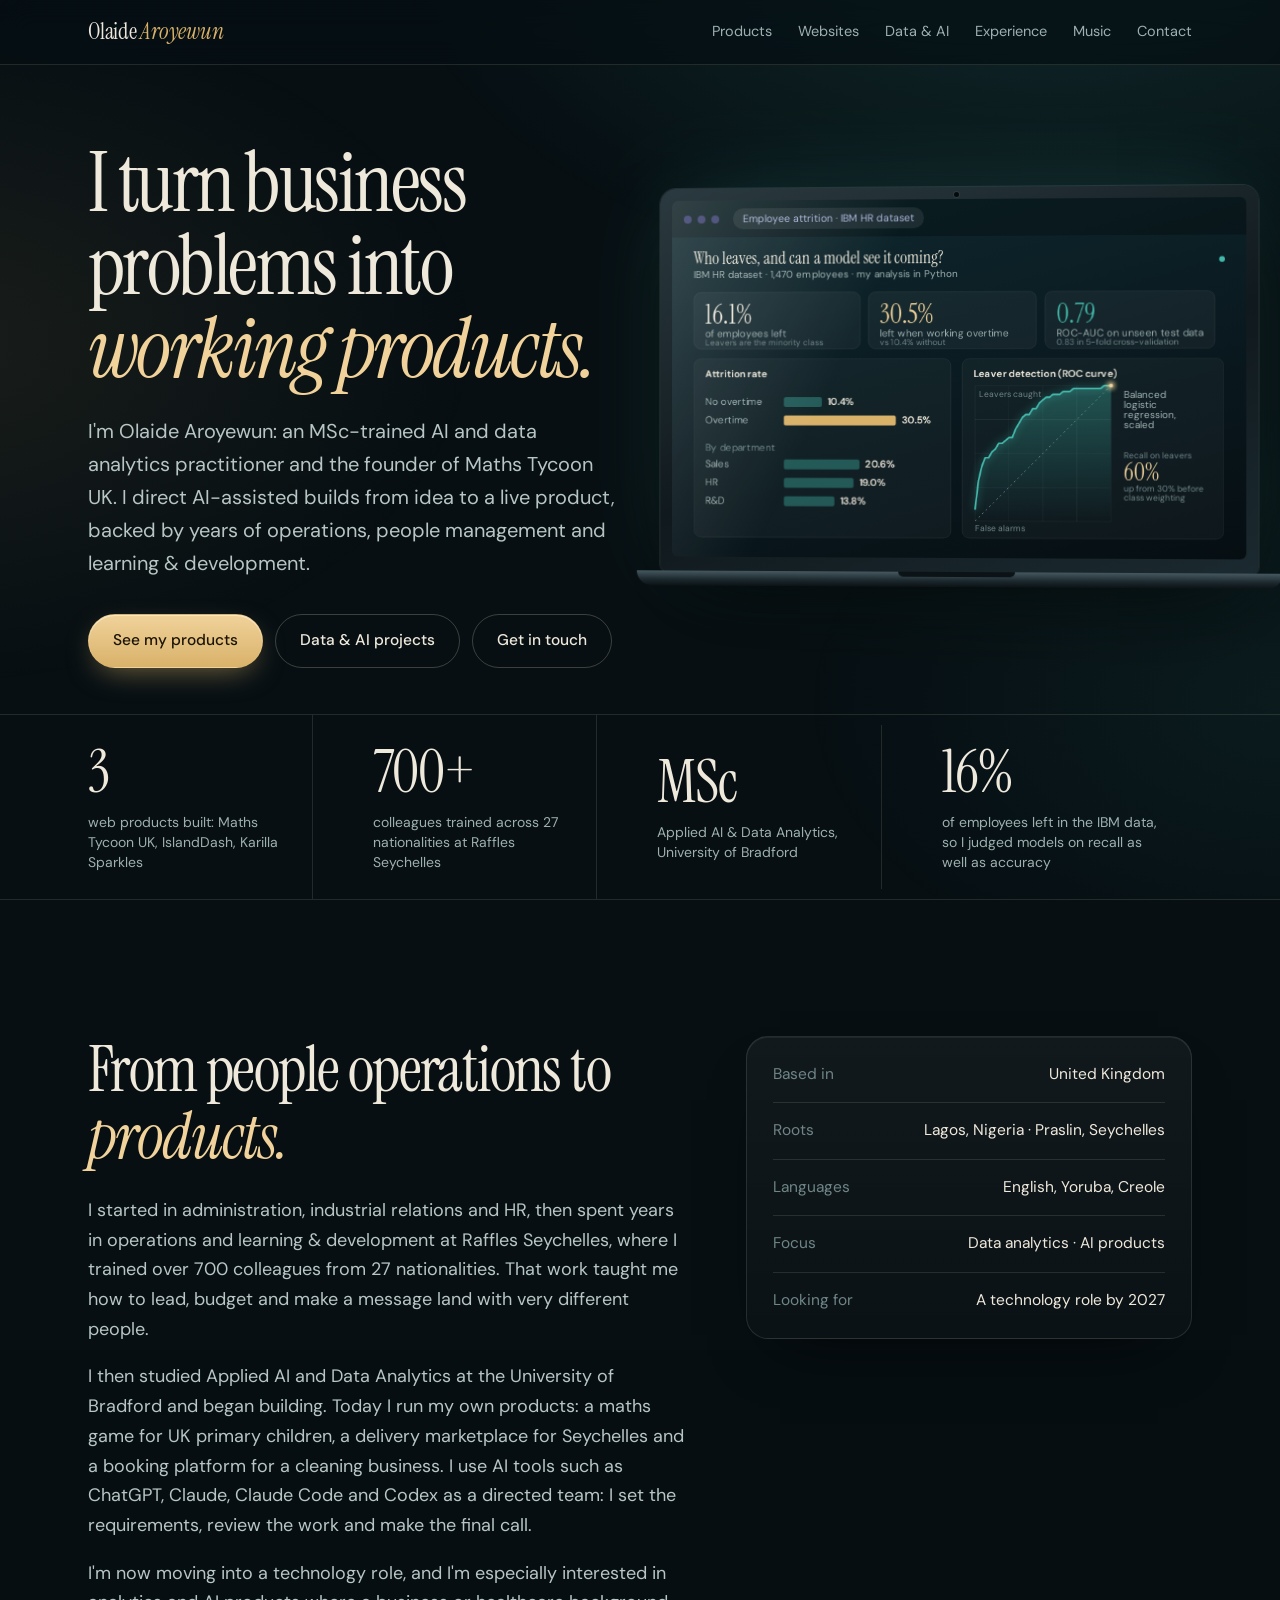
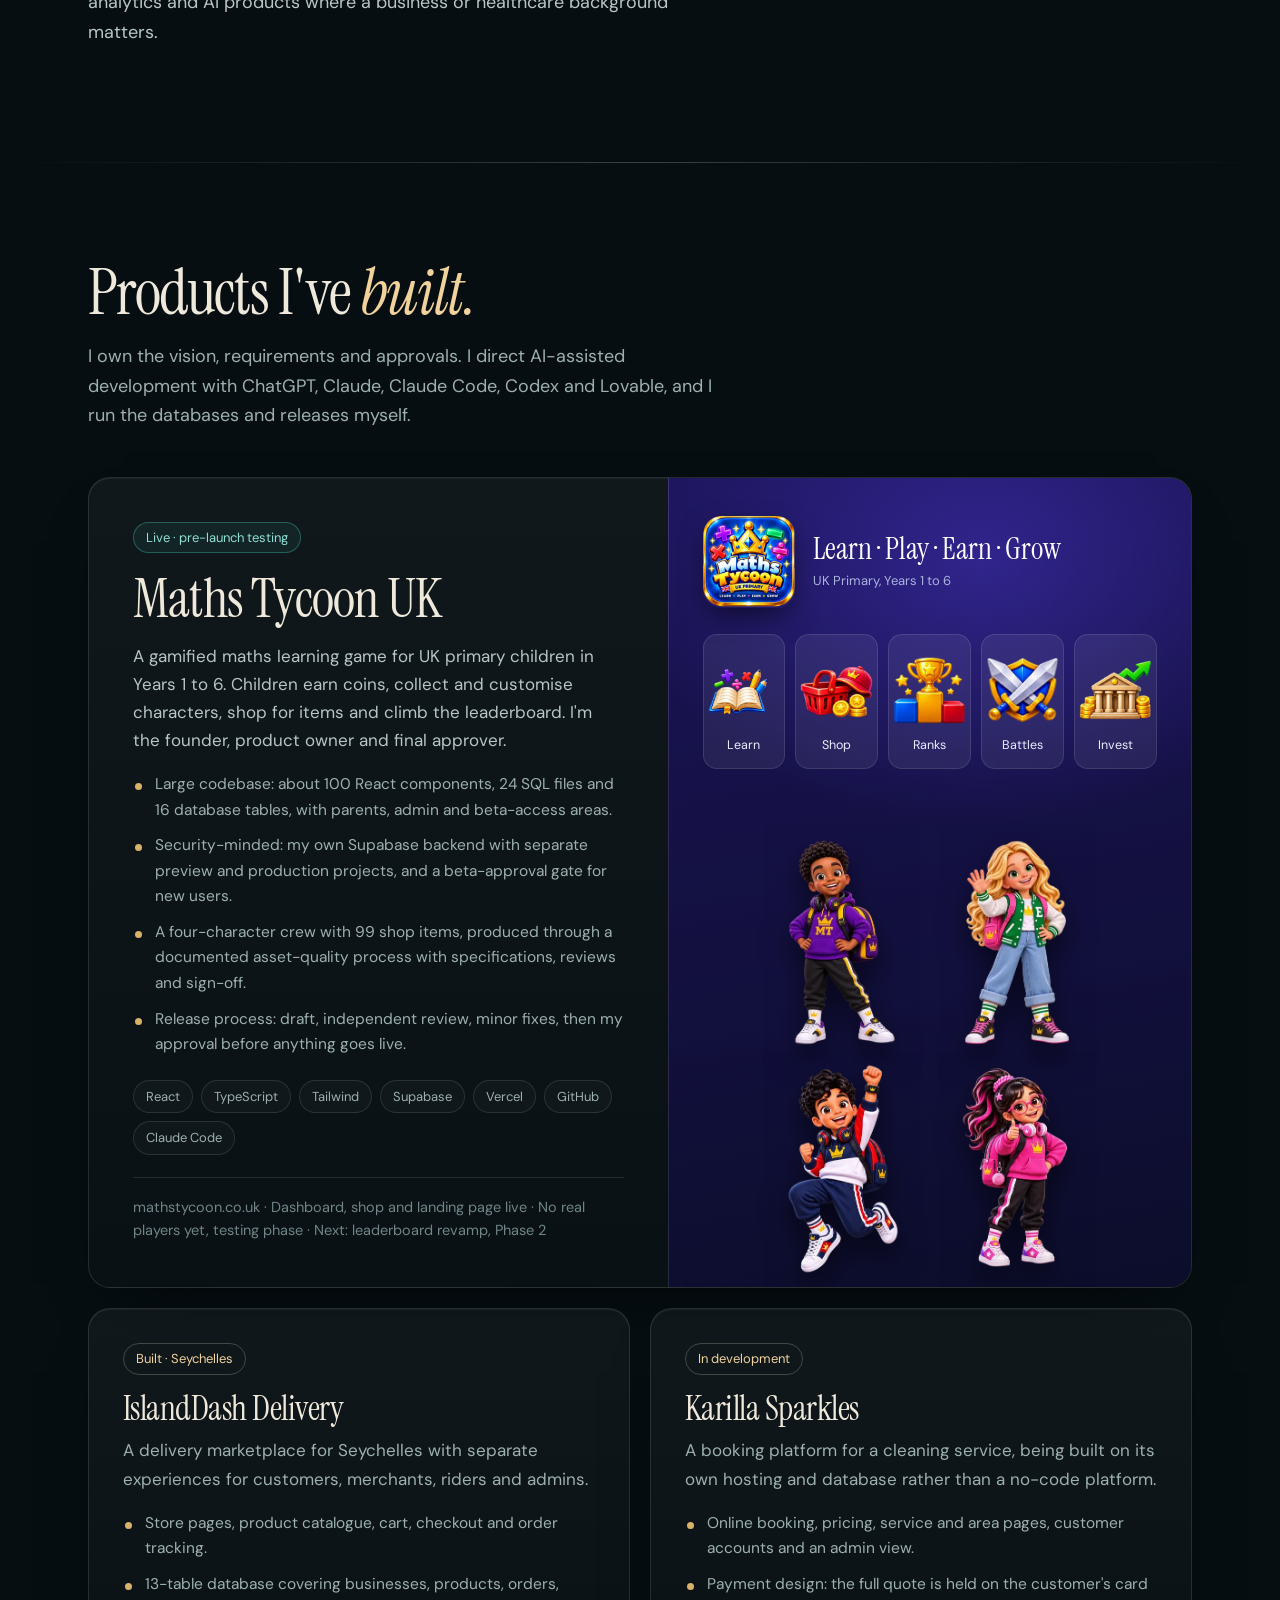
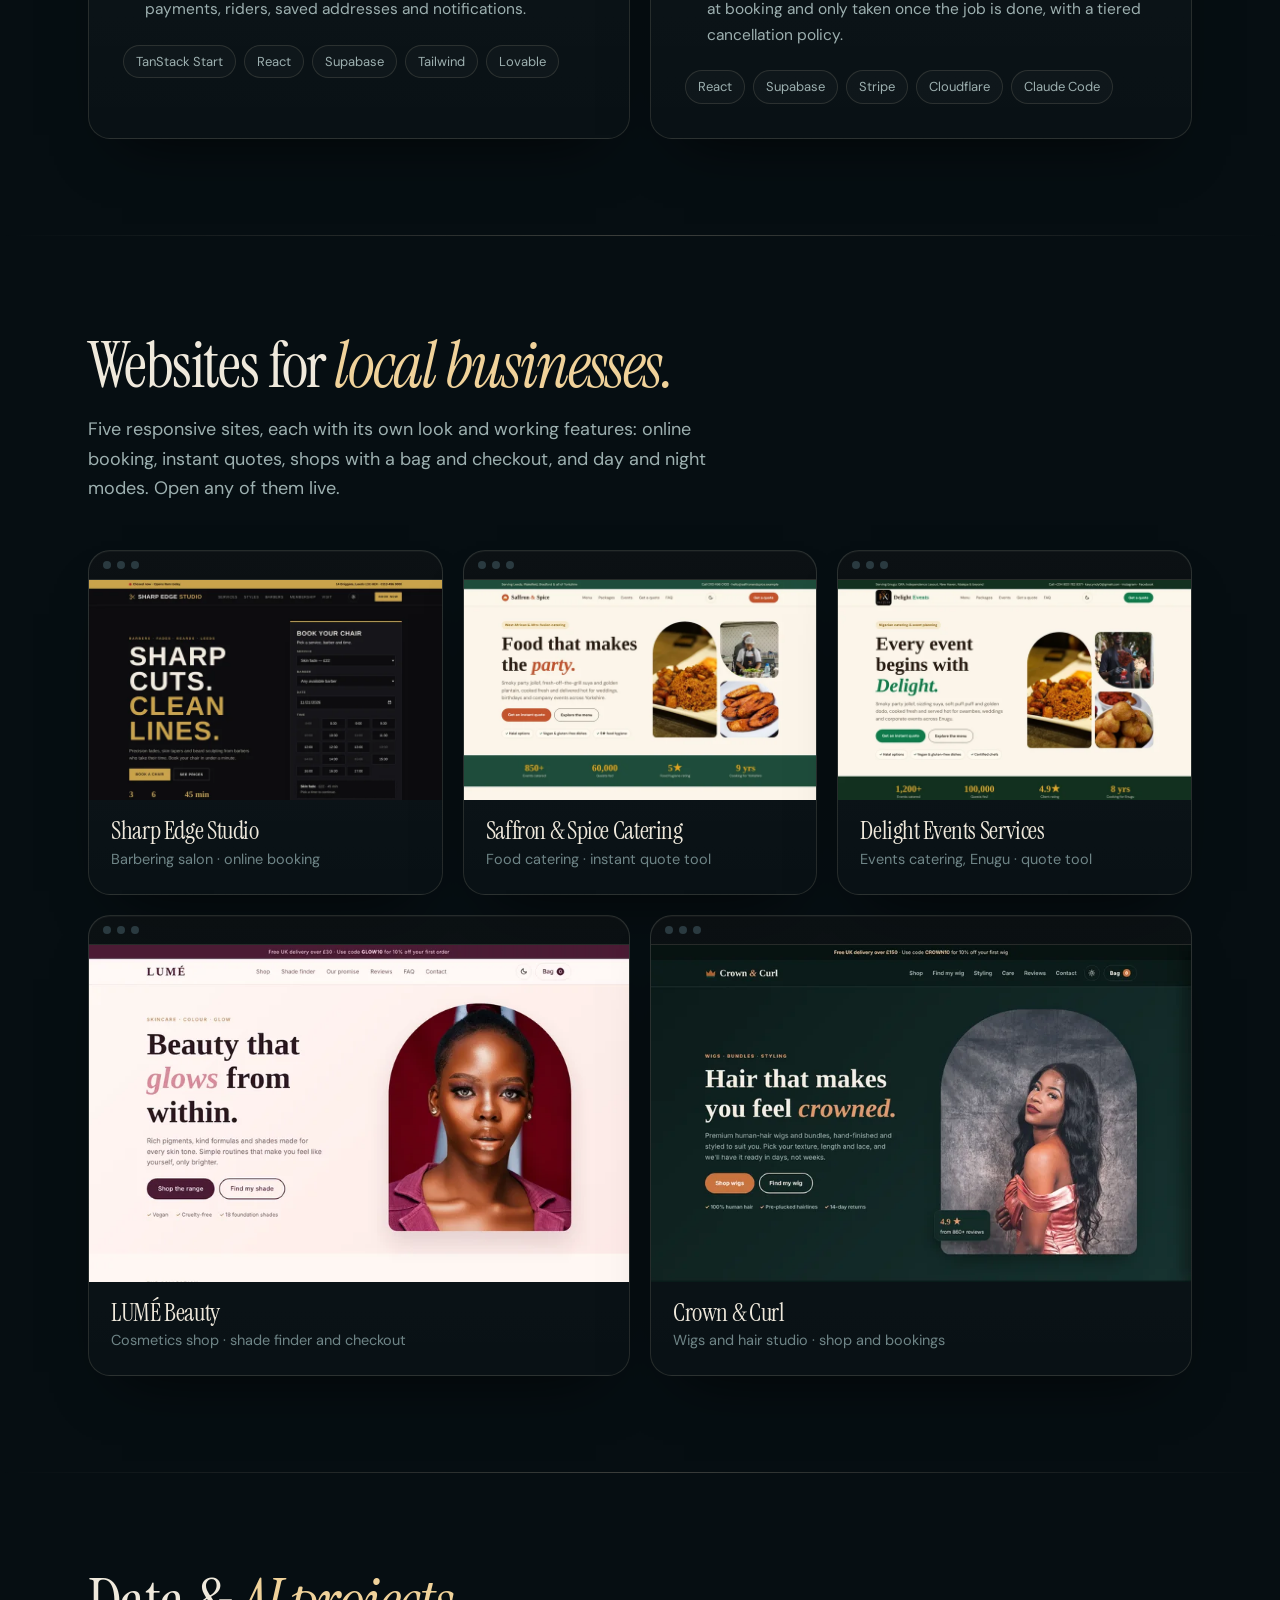
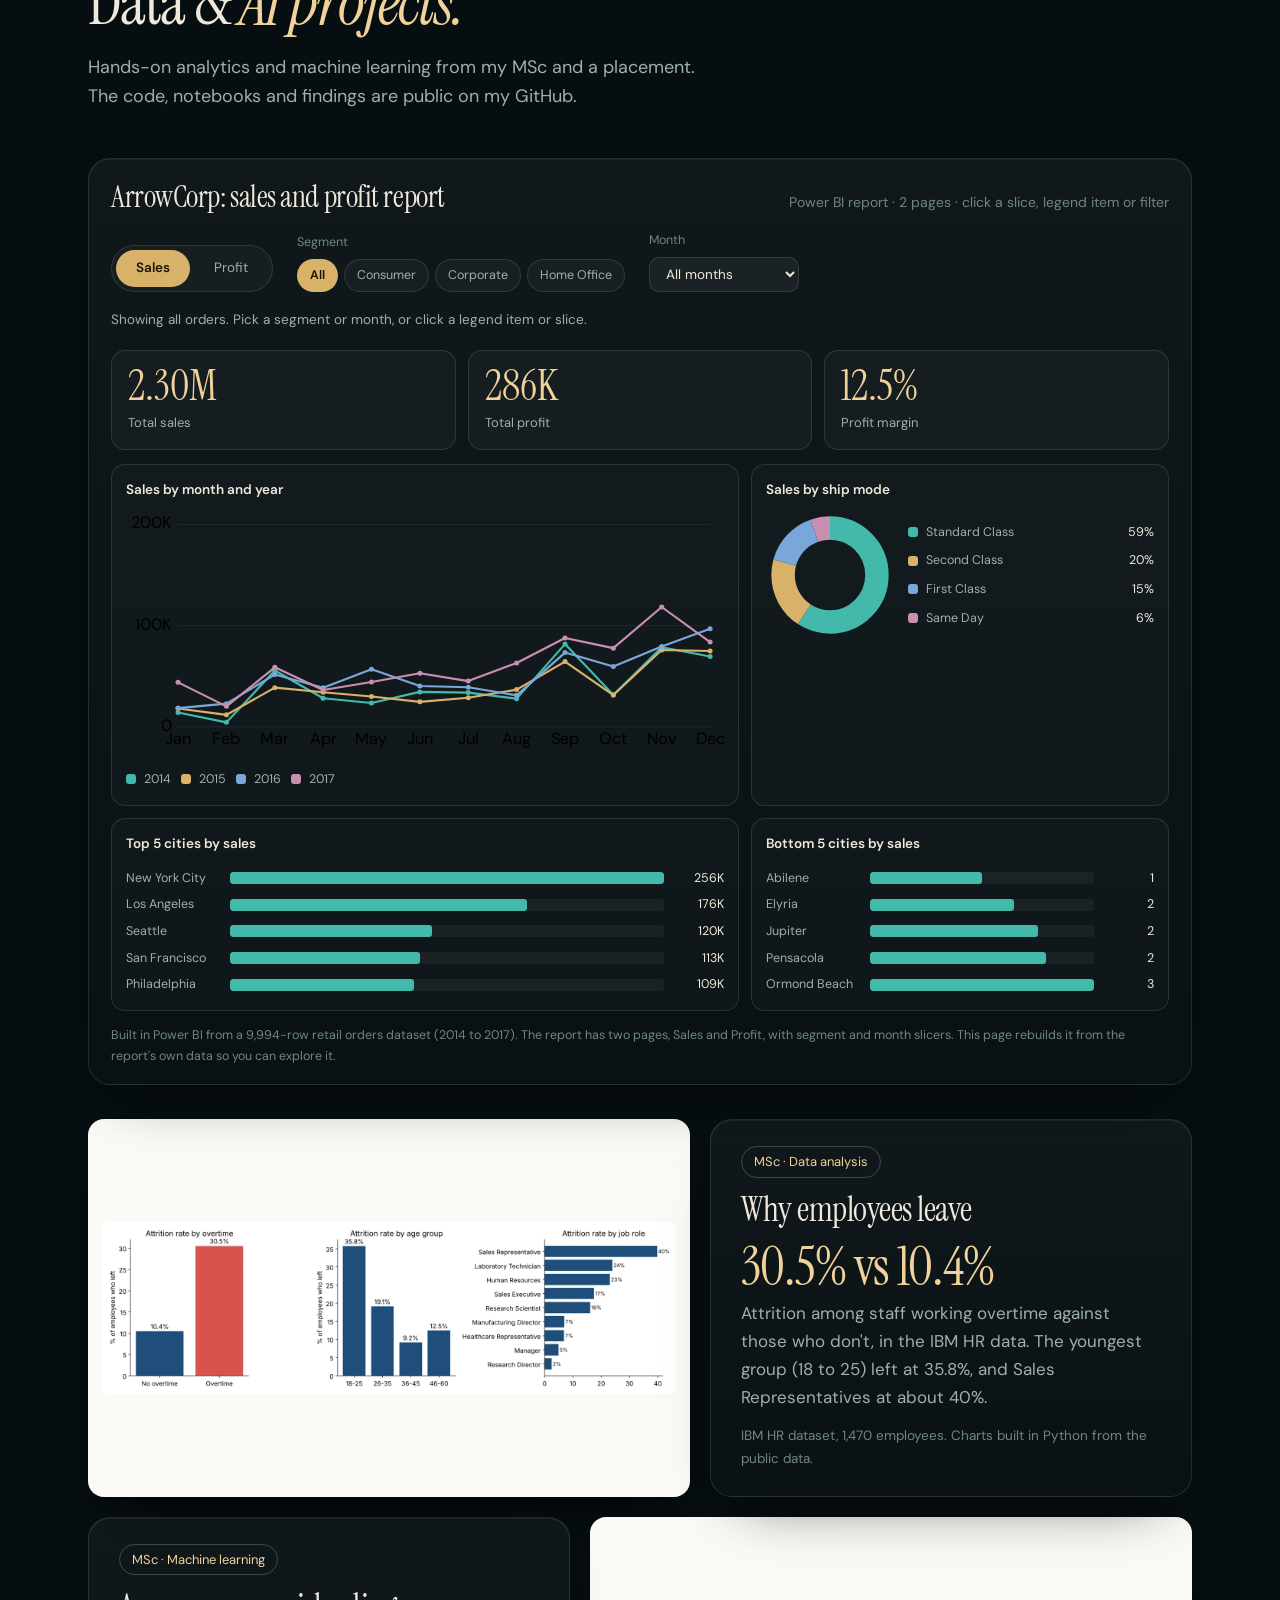
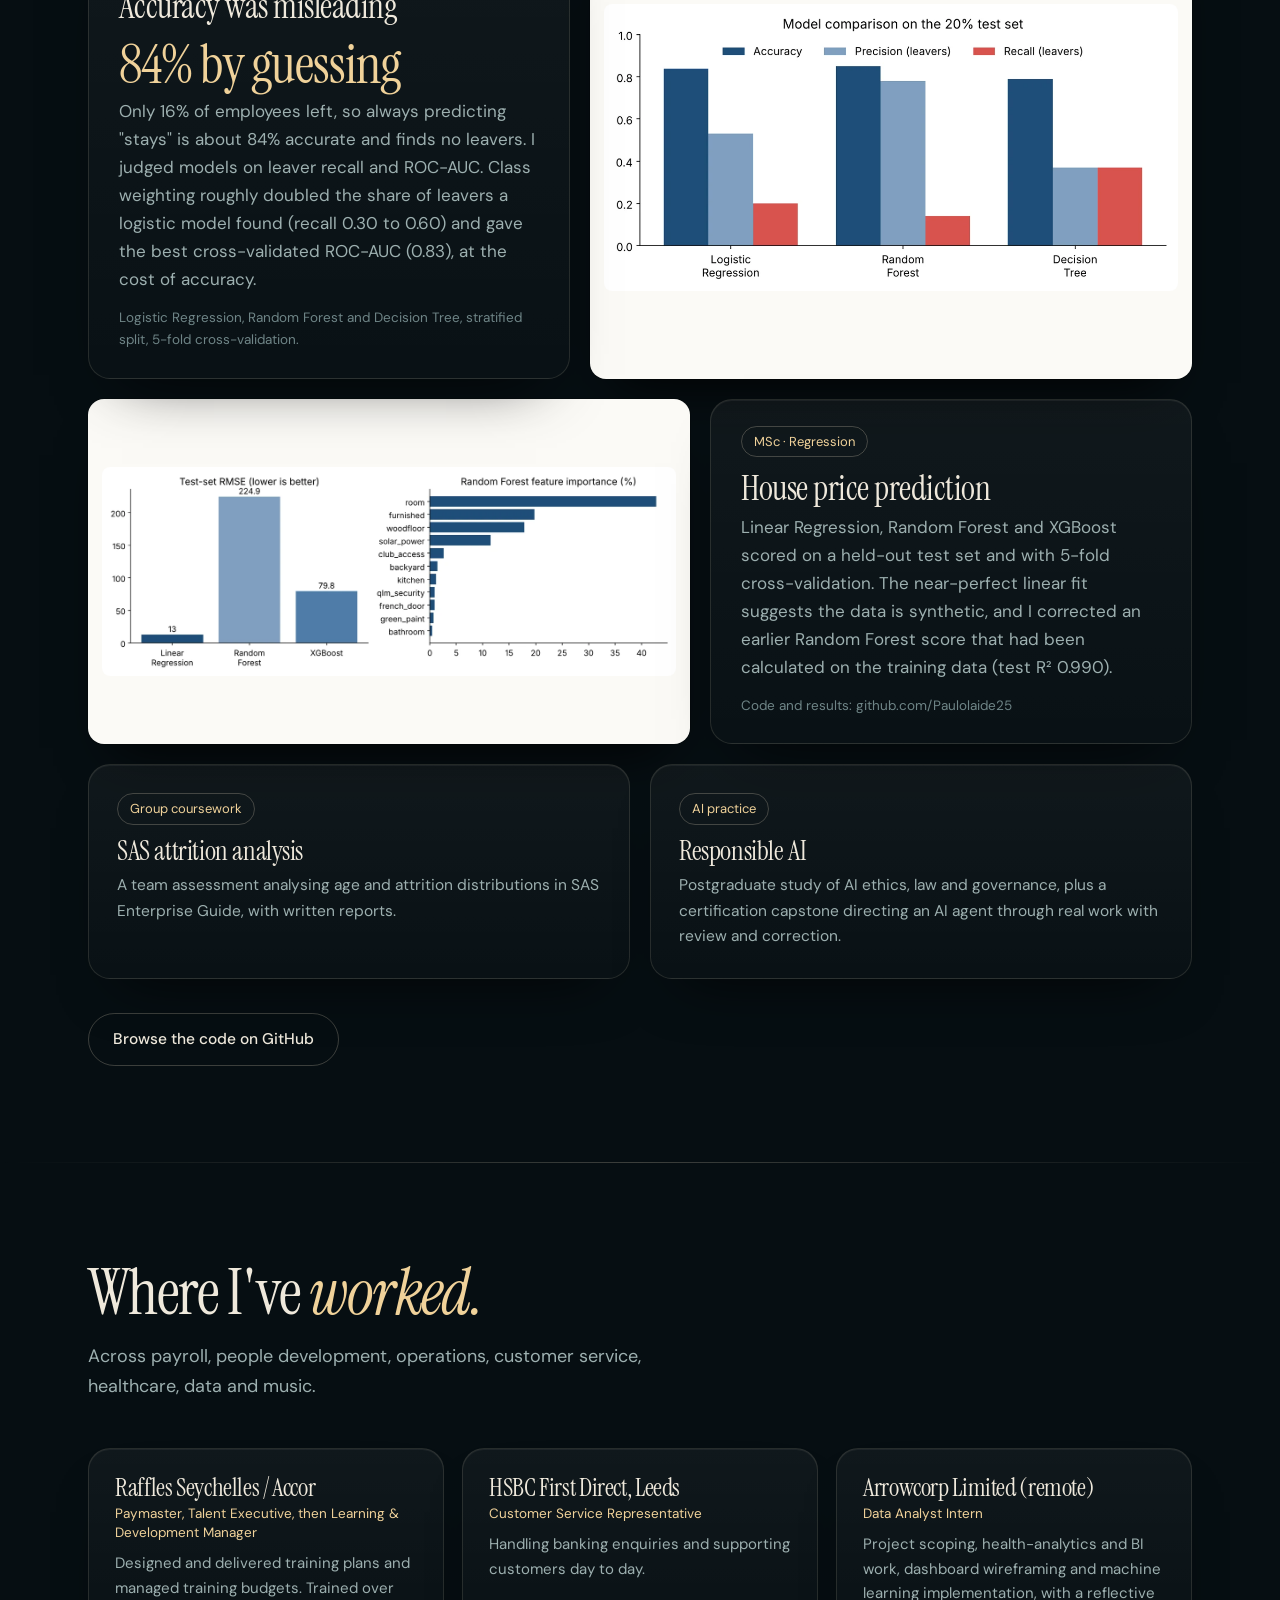
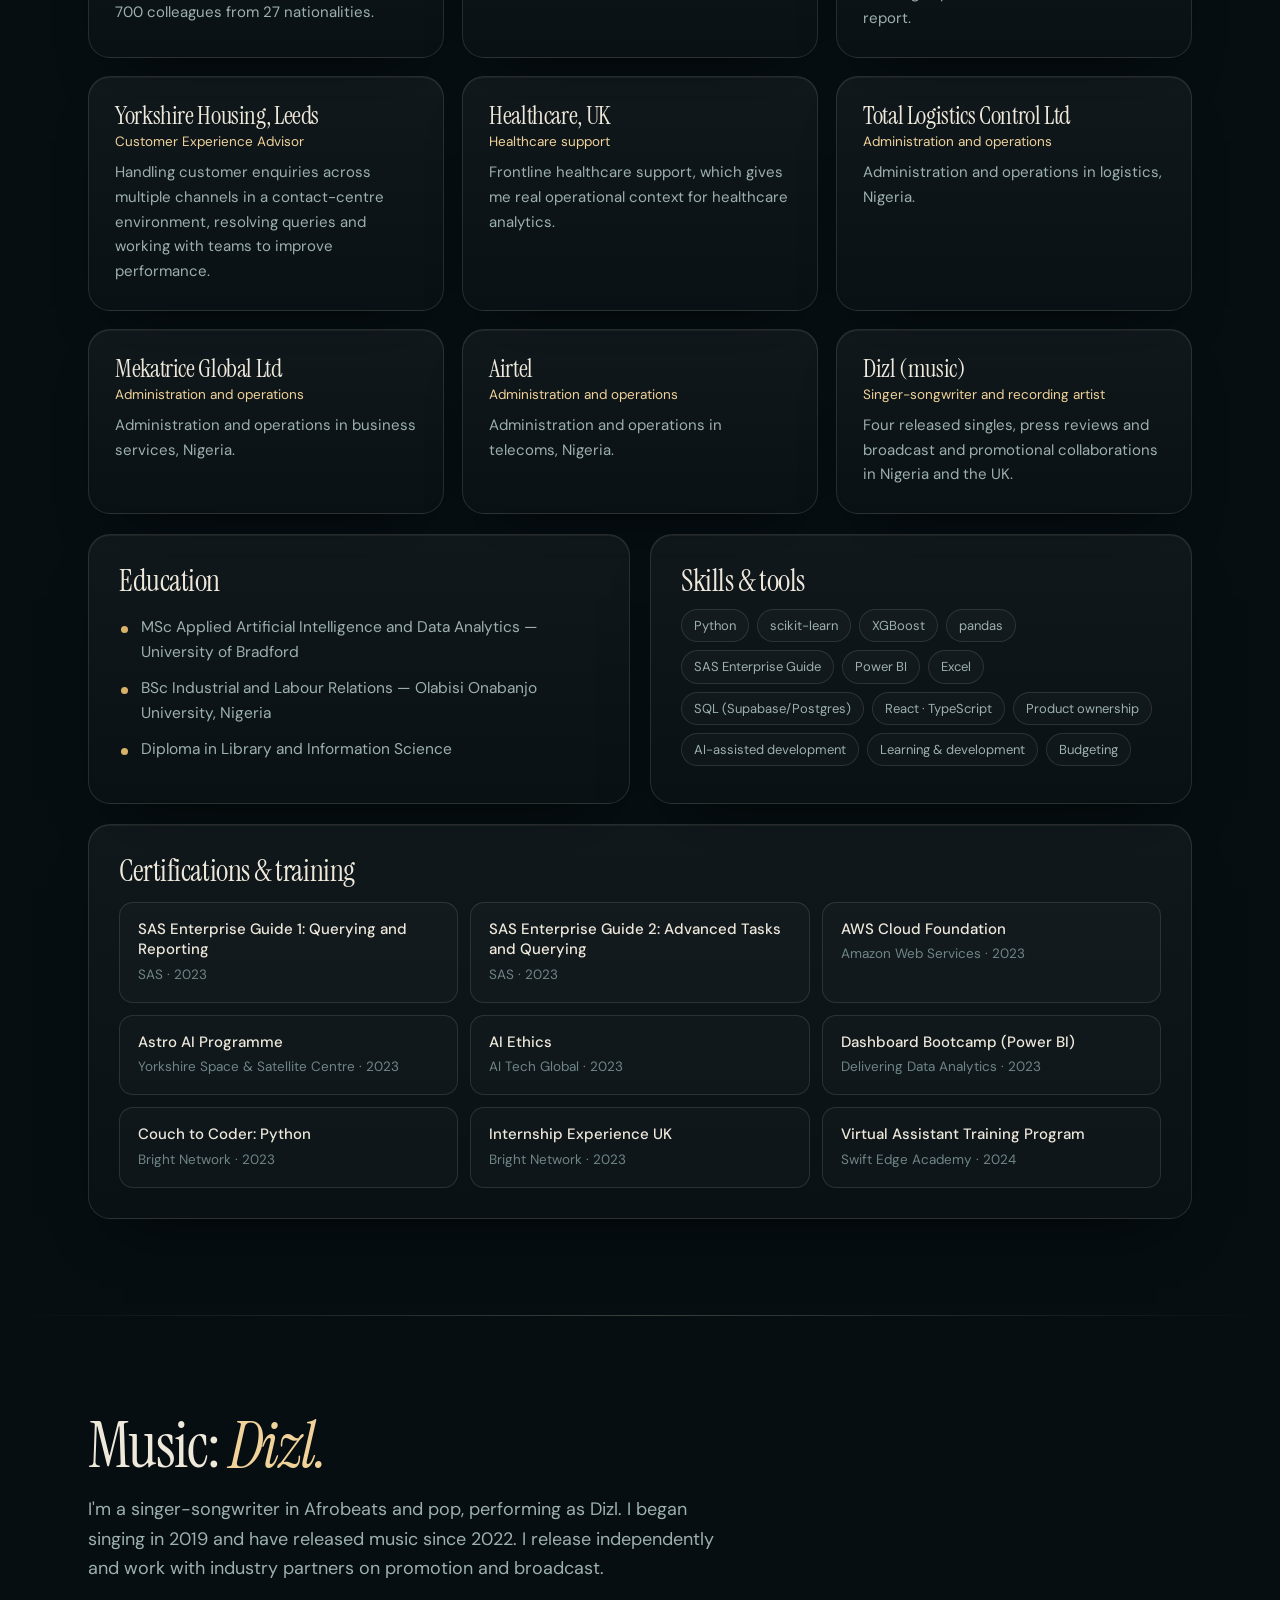
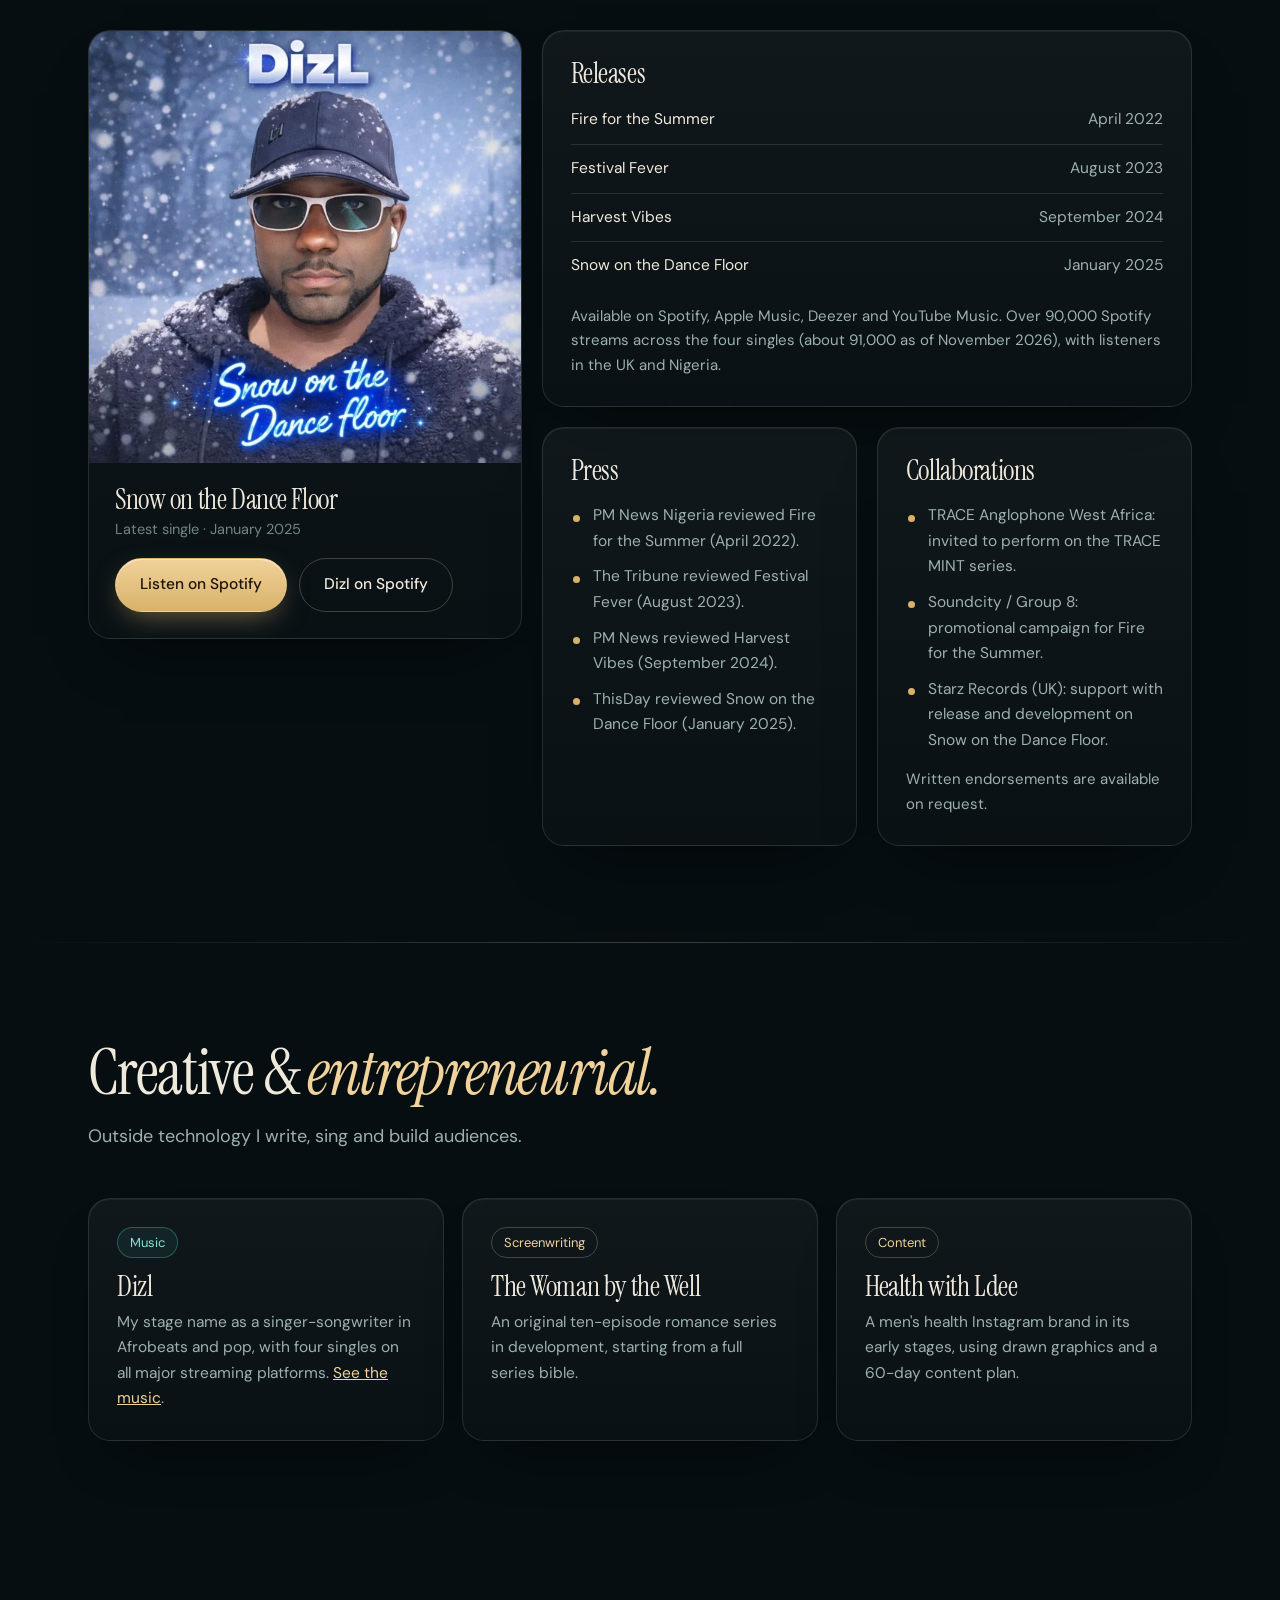
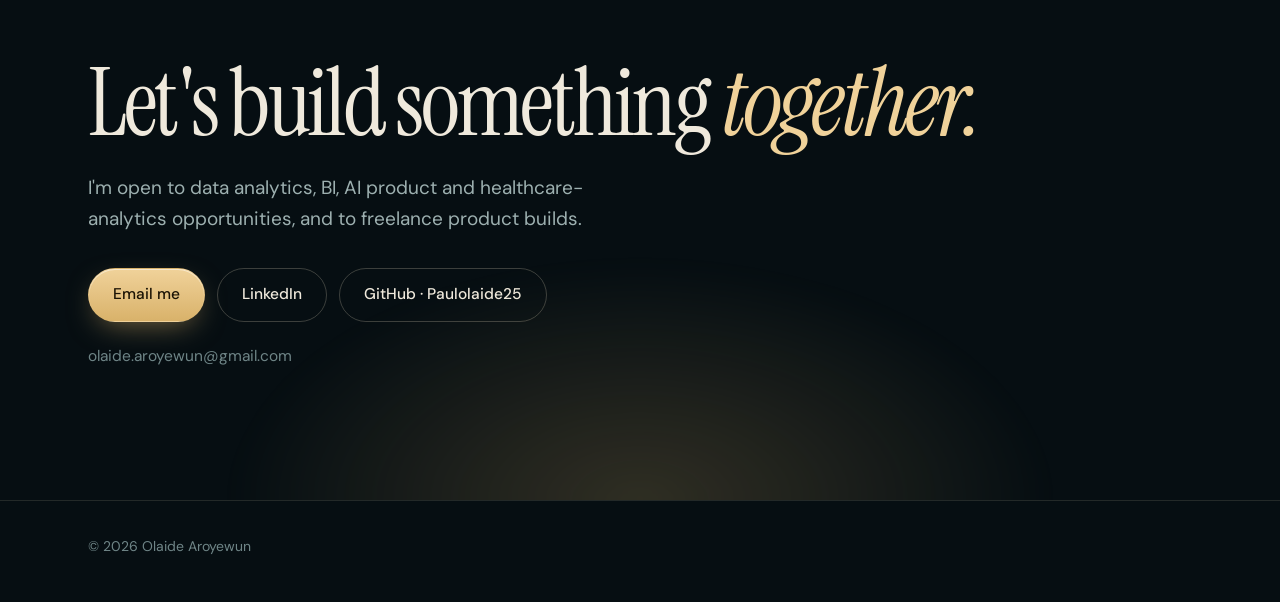
==== index.html @ 4eb500ea "Give each concept site its own folder address Co-Authored-By: Claude Sonnet 5.5 <noreply@anthropic.c" ====
<!DOCTYPE html>
<html lang="en-GB">
<head>
<meta charset="utf-8">
<meta name="viewport" content="width=device-width, initial-scale=1">
<title>Olaide Aroyewun — Portfolio</title>
<meta name="description" content="Portfolio of Olaide Aroyewun: AI and data analytics MSc, founder of Maths Tycoon UK, and builder of AI-assisted web products.">
<meta name="theme-color" content="#060e12">
<link rel="preconnect" href="https://fonts.googleapis.com">
<script>document.documentElement.classList.add("js")</script>
<link rel="preconnect" href="https://fonts.gstatic.com" crossorigin>
<link href="https://fonts.googleapis.com/css2?family=Instrument+Serif:ital@0;1&family=DM+Sans:opsz,wght@9..40,400;9..40,500;9..40,600&display=swap" rel="stylesheet">
<style>
:root{
  --ink:#060e12; --deep:#0a171d; --panel:#0d1e25; --line:rgba(233,220,195,.13); --line2:rgba(233,220,195,.24);
  --pearl:#efe9dc; --mute:#9db0b0; --dim:#6f8587; --brass:#d9b26a; --brass2:#f0d29a; --lagoon:#43b9ab;
  --serif:'Instrument Serif',Georgia,'Times New Roman',serif; --sans:'DM Sans',system-ui,-apple-system,'Segoe UI',Roboto,sans-serif;
}
*{box-sizing:border-box;margin:0;padding:0}
html{scroll-behavior:smooth;background:var(--ink)}
body{background:var(--ink);color:var(--mute);font-family:var(--sans);font-size:17px;line-height:1.65;-webkit-font-smoothing:antialiased;overflow-x:hidden}
body:before{content:"";position:fixed;inset:0;z-index:0;pointer-events:none;background:
  radial-gradient(1100px 620px at 82% -8%,rgba(67,185,171,.16),transparent 60%),
  radial-gradient(900px 560px at -6% 38%,rgba(217,178,106,.09),transparent 62%),
  radial-gradient(800px 500px at 100% 78%,rgba(67,185,171,.07),transparent 60%)}
body:after{content:"";position:fixed;inset:-50%;z-index:1;pointer-events:none;opacity:.055;mix-blend-mode:overlay;background-image:url("data:image/svg+xml;utf8,<svg xmlns='http://www.w3.org/2000/svg' width='220' height='220'><filter id='n'><feTurbulence type='fractalNoise' baseFrequency='.9' numOctaves='2' stitchTiles='stitch'/><feColorMatrix values='0 0 0 0 1  0 0 0 0 1  0 0 0 0 1  0 0 0 .9 0'/></filter><rect width='100%' height='100%' filter='url(%23n)'/></svg>")}
main,header,footer{position:relative;z-index:2}
a{color:inherit}
img{max-width:100%;display:block}
.wrap{max-width:1160px;margin:0 auto;padding:0 28px}
:focus-visible{outline:2px solid var(--brass);outline-offset:3px;border-radius:6px}
h1,h2,h3{font-family:var(--serif);color:var(--pearl);font-weight:400;letter-spacing:-.015em;line-height:1.05}
em{font-style:italic;color:var(--brass2)}

/* nav */
header.nav{position:sticky;top:0;z-index:30;background:rgba(6,14,18,.72);backdrop-filter:blur(14px) saturate(1.3);-webkit-backdrop-filter:blur(14px) saturate(1.3);border-bottom:1px solid var(--line)}
.nav .wrap{display:flex;align-items:center;justify-content:space-between;height:64px}
.brand{font-family:var(--serif);font-size:23px;color:var(--pearl);text-decoration:none;letter-spacing:-.01em}
.brand i{color:var(--brass);font-style:italic}
.nav ul{display:flex;gap:26px;list-style:none;font-size:14.5px}
.nav ul a{text-decoration:none;color:var(--mute);transition:color .2s}
.nav ul a:hover{color:var(--pearl)}
@media(max-width:860px){.nav ul{display:none}}

/* hero */
.hero{padding:76px 0 40px}
.hero .wrap{display:grid;grid-template-columns:1.02fr 1fr;gap:34px;align-items:center}
.hero h1{font-size:clamp(46px,6.6vw,92px);line-height:.98;letter-spacing:-.03em}
.lede{margin-top:26px;font-size:clamp(17px,1.6vw,20px);max-width:540px;color:#b7c6c4}
.cta{display:flex;flex-wrap:wrap;gap:12px;margin-top:34px}
.btn{display:inline-flex;align-items:center;padding:13px 24px;border-radius:999px;font-weight:500;font-size:15.5px;text-decoration:none;border:1px solid var(--line2);color:var(--pearl);transition:transform .2s,border-color .2s,background .2s}
.btn:hover{transform:translateY(-2px);border-color:var(--brass)}
.btn.p{background:linear-gradient(180deg,var(--brass2),var(--brass));color:#1c1405;border-color:transparent;box-shadow:0 10px 30px -10px rgba(217,178,106,.6),inset 0 1px 0 rgba(255,255,255,.5)}
.btn.p:hover{border-color:transparent;filter:brightness(1.06)}
.hero .copy>*{opacity:0;transform:translateY(16px);animation:rise .9s cubic-bezier(.2,.7,.2,1) forwards}
.hero .copy>:nth-child(2){animation-delay:.12s}.hero .copy>:nth-child(3){animation-delay:.24s}
.stage{opacity:0;animation:rise 1.2s .3s cubic-bezier(.2,.7,.2,1) forwards}
@keyframes rise{to{opacity:1;transform:none}}

/* device stage */
.stage{position:relative;perspective:1600px;padding:20px 0 50px}
.rig{position:relative;transform-style:preserve-3d;transform:rotateY(calc(var(--ry,0) * 1deg)) rotateX(calc(var(--rx,0) * 1deg));transition:transform .25s ease-out}
.laptop{position:relative;width:100%}
.lid{position:relative;border-radius:16px 16px 6px 6px;padding:12px 12px 14px;background:linear-gradient(160deg,#2b3a40,#10191d 55%,#1b2a30);box-shadow:0 0 0 1px rgba(255,255,255,.1),0 40px 80px -20px rgba(0,0,0,.85),0 0 90px -20px rgba(67,185,171,.28)}
.lid:before{content:"";position:absolute;left:50%;top:5px;width:5px;height:5px;margin-left:-2.5px;border-radius:50%;background:#050a0c;box-shadow:0 0 0 1px #2c3b41}
.screen{position:relative;aspect-ratio:16/10;border-radius:6px;overflow:hidden;background:linear-gradient(165deg,#241a6b 0%,#14123f 48%,#0a0c26 100%);display:flex;flex-direction:column}
.screen:after{content:"";position:absolute;inset:0;pointer-events:none;background:linear-gradient(115deg,rgba(255,255,255,.16),rgba(255,255,255,0) 34%)}
.chrome{display:flex;align-items:center;gap:6px;padding:8px 12px;background:rgba(0,0,0,.28);font-size:10.5px;color:#a9b3d8}
.chrome i{width:8px;height:8px;border-radius:50%;background:#3a3f6e}.chrome span{margin-left:8px;padding:2px 10px;border-radius:99px;background:rgba(255,255,255,.08)}
.app{flex:1;display:grid;grid-template-columns:1fr 38%;gap:2%;padding:4% 4% 0;min-height:0}
.app .l{display:flex;flex-direction:column;min-height:0}
.app .t{display:flex;align-items:center;gap:10px}.app .t img{width:13%;min-width:34px;border-radius:12px}
.app .t b{font-family:var(--serif);font-weight:400;font-size:clamp(11px,1.45vw,19px);color:#fff;line-height:1.1;white-space:nowrap}.app .t small{display:block;font-family:var(--sans);font-size:clamp(8px,.9vw,10.5px);color:#a9b3d8;margin-top:3px}
.tl{display:grid;grid-template-columns:repeat(3,1fr);gap:7%;margin-top:6%;flex:1;min-height:0;padding-bottom:5%}
.tl div{border-radius:10px;background:rgba(255,255,255,.07);border:1px solid rgba(255,255,255,.1);display:flex;flex-direction:column;align-items:center;justify-content:center;padding:6%;font-size:clamp(7px,.85vw,10px);color:#e9ecff;text-align:center;min-height:0}
.tl img{height:58%;width:auto;margin-bottom:6%;object-fit:contain;min-height:0}
.app .r{display:flex;align-items:flex-end;justify-content:center;min-height:0}
.app .r img{height:100%;width:auto;max-height:100%;object-fit:contain;filter:drop-shadow(0 12px 14px rgba(0,0,0,.55))}
.base{position:relative;height:15px;margin:0 -4%;border-radius:0 0 18px 18px;background:linear-gradient(180deg,#46585f,#1b282d 60%,#0c1316);box-shadow:0 22px 40px -8px rgba(0,0,0,.8)}
.base:before{content:"";position:absolute;left:50%;top:0;width:18%;height:5px;margin-left:-9%;border-radius:0 0 8px 8px;background:#0b1316}
.phone{position:absolute;right:-3%;bottom:-2%;width:23%;transform:translateZ(60px);border-radius:26px;padding:6px;background:linear-gradient(150deg,#33444b,#0c1417);box-shadow:0 0 0 1px rgba(255,255,255,.12),0 30px 50px -12px rgba(0,0,0,.9),0 0 50px -14px rgba(217,178,106,.35)}
.phone .ps{aspect-ratio:9/19;border-radius:21px;overflow:hidden;background:linear-gradient(170deg,#2a1d7a,#0e0f33);display:flex;flex-direction:column;align-items:center;padding:12% 8% 6%;position:relative}
.phone .ps:before{content:"";position:absolute;top:2.6%;left:50%;width:30%;height:2.6%;margin-left:-15%;border-radius:99px;background:#04070a}
.phone .ps img.lg{width:46%;border-radius:12px;margin-top:6%}
.phone .ps .pt{font-family:var(--serif);font-size:clamp(10px,1.3vw,15px);color:#fff;margin-top:6%;text-align:center;line-height:1.1}
.phone .ps .pl{display:flex;gap:6%;width:100%;margin-top:7%}.phone .ps .pl div{flex:1;border-radius:9px;background:rgba(255,255,255,.08);padding:8% 0;display:flex;justify-content:center}.phone .ps .pl img{height:clamp(18px,2.4vw,34px);width:auto}
.phone .ps img.ch{margin-top:auto;height:44%;width:auto;filter:drop-shadow(0 8px 8px rgba(0,0,0,.5))}
.cast{position:absolute;left:8%;right:8%;bottom:6px;height:46px;border-radius:50%;background:radial-gradient(ellipse at center,rgba(0,0,0,.7),transparent 70%);filter:blur(14px);z-index:-1}
@media(min-width:941px){.hero .wrap{grid-template-columns:1fr 1fr}.stage{margin:0 -64px 0 0;padding:6px 0 40px}}
@media(max-width:940px){.hero .wrap{grid-template-columns:1fr}.stage{max-width:620px;margin:0 auto;width:100%;padding-right:14px}}


/* hero dashboard */
.screen.dsc{background:linear-gradient(165deg,#0f2a30 0%,#0a1a20 52%,#060e12 100%)}
.dash{flex:1;width:100%;min-height:0;display:block}
.dash .tx{font-family:var(--sans);font-size:14px}.dash .tx.s{font-size:12px}.dash .serif{font-family:var(--serif)}
.dash .bar{transform-box:fill-box;transform-origin:left;transform:scaleX(0);animation:grow .9s var(--d) cubic-bezier(.2,.7,.2,1) forwards}
@keyframes grow{to{transform:scaleX(1)}}
.dash .fade{opacity:0;animation:fin .7s var(--d) ease-out forwards}
@keyframes fin{to{opacity:1}}
.dash .roc{stroke-dasharray:1;stroke-dashoffset:1;animation:draw 1.9s .45s cubic-bezier(.4,.1,.2,1) forwards;filter:drop-shadow(0 0 6px rgba(67,185,171,.7))}
@keyframes draw{to{stroke-dashoffset:0}}
.dash .pulse{animation:pls 2s 1s ease-in-out infinite}
@keyframes pls{50%{opacity:.25}}



/* power bi exhibit */
.pbi{margin-bottom:34px;padding:22px 22px 18px}
.pbi-h{display:flex;flex-wrap:wrap;gap:10px 18px;align-items:baseline;justify-content:space-between;margin-bottom:16px}
.pbi-h h3{font-size:clamp(22px,2.6vw,30px);margin:0}
.pbi-h p{font-size:14px;color:var(--dim);margin:0}
.pbi-f{display:flex;align-items:center;gap:8px;flex-wrap:wrap;min-height:30px;margin-bottom:14px;font-size:13.5px;color:var(--mute)}
.pbi-f button{font:inherit;color:var(--pearl);background:rgba(217,178,106,.14);border:1px solid rgba(217,178,106,.4);border-radius:99px;padding:4px 12px;cursor:pointer}
.pbi-f button:hover{background:rgba(217,178,106,.26)}
.pbi-k{display:grid;grid-template-columns:repeat(3,minmax(0,1fr));gap:12px;margin-bottom:14px}
.pbi-k div{border:1px solid var(--line);border-radius:14px;padding:14px 16px;background:rgba(255,255,255,.03)}
.pbi-k b{display:block;font-family:var(--serif);font-weight:400;font-size:clamp(28px,3.4vw,42px);line-height:1;color:var(--brass2)}
.pbi-k span{font-size:13px;color:var(--mute)}
.pbi-g{display:grid;grid-template-columns:repeat(3,1fr);gap:12px}
.pv{border:1px solid var(--line);border-radius:14px;padding:14px 14px 12px;background:rgba(255,255,255,.025);min-width:0}
.pv h4{font-family:var(--sans);font-size:13.5px;font-weight:600;color:var(--pearl);margin:0 0 10px}
.br{display:grid;grid-template-columns:96px 1fr 52px;gap:8px;align-items:center;width:100%;padding:3px 0;background:none;border:0;color:var(--mute);font:inherit;font-size:12.5px;cursor:pointer;text-align:left}
.br:hover .tr i{filter:brightness(1.25)}
.br .tr{height:12px;border-radius:3px;background:rgba(255,255,255,.05);overflow:hidden}
.br .tr i{display:block;height:100%;border-radius:3px;background:var(--lagoon);transition:width .5s cubic-bezier(.2,.7,.2,1),opacity .25s}
.br em{font-style:normal;color:var(--pearl);text-align:right;font-variant-numeric:tabular-nums}
.br.dim .tr i{opacity:.28}.br.on .tr i{background:var(--brass)}.br span{overflow:hidden;text-overflow:ellipsis;white-space:nowrap}
.dn{display:flex;align-items:center;gap:14px;flex-wrap:wrap}
.dn svg{width:128px;height:128px;flex:none;transform:rotate(-90deg)}
.dn circle{fill:none;stroke-width:22;cursor:pointer;transition:opacity .25s,stroke-dasharray .5s}
.dn .lg{display:flex;flex-direction:column;gap:2px;flex:1;min-width:110px}
.lgb{display:flex;align-items:center;gap:8px;background:none;border:0;color:var(--mute);font:inherit;font-size:12.5px;cursor:pointer;text-align:left;padding:3px 0}
.lgb i{width:10px;height:10px;border-radius:3px;flex:none}.lgb.dim{opacity:.4}.lgb em{font-style:normal;color:var(--pearl);margin-left:auto}
.cl{display:flex;align-items:flex-end;gap:3px;height:118px}
.cl button{flex:1;min-width:0;height:100%;display:flex;align-items:flex-end;background:none;border:0;padding:0;cursor:pointer}
.cl button i{display:block;width:100%;border-radius:3px 3px 0 0;background:var(--lagoon);transition:height .5s cubic-bezier(.2,.7,.2,1),opacity .25s}
.cl button.dim i{opacity:.28}.cl button.on i{background:var(--brass)}
.cx{display:flex;justify-content:space-between;font-size:11px;color:var(--dim);margin-top:6px}
.tb{width:100%;border-collapse:collapse;font-size:12.5px}.tb td{padding:4px 0;border-bottom:1px solid var(--line);color:var(--mute)}.tb td:last-child{text-align:right;color:var(--pearl);font-variant-numeric:tabular-nums}
.pbi-n{margin-top:14px;font-size:12.5px;color:var(--dim)}
@media(max-width:900px){.pbi-k div{padding:12px 12px}.pbi-g{grid-template-columns:1fr}.pbi-k b{font-size:28px}}


/* slicers */
.pbi-s{display:grid;grid-template-columns:1.25fr 1.25fr 1fr;gap:14px 22px;margin-bottom:16px;padding:14px 16px;border:1px solid var(--edge,var(--line));border-radius:14px;background:rgba(255,255,255,.03)}
.pbi-s .sg{min-width:0}.pbi-s .sl{display:block;font-size:12.5px;color:var(--dim);margin-bottom:8px}.pbi-s .sl b{font-weight:500;color:var(--txt,var(--pearl));margin-left:6px}
.chs{display:flex;flex-wrap:wrap;gap:6px}
.chip-s{font:inherit;font-size:12.5px;padding:5px 12px;border-radius:99px;cursor:pointer;color:var(--mut,var(--mute));background:rgba(255,255,255,.04);border:1px solid var(--edge,var(--line));transition:background .2s,border-color .2s,color .2s,transform .15s}
.chip-s:hover{border-color:rgba(255,255,255,.3);color:var(--txt,var(--pearl))}.chip-s:active{transform:scale(.96)}
.chip-s.on{color:#1c1405;font-weight:600;background:var(--gold,var(--brass));border-color:transparent}
.rng{position:relative;height:28px;margin-top:2px}
.rng .rt{position:absolute;left:0;right:0;top:12px;height:4px;border-radius:4px;background:rgba(255,255,255,.1)}
.rng .rt i{position:absolute;top:0;bottom:0;border-radius:4px;background:var(--gold,var(--brass));transition:left .15s,width .15s}
.rng input{position:absolute;left:0;top:0;width:100%;height:28px;margin:0;background:none;pointer-events:none;-webkit-appearance:none;appearance:none}
.rng input::-webkit-slider-runnable-track{background:none;height:28px}.rng input::-moz-range-track{background:none}
.rng input::-webkit-slider-thumb{-webkit-appearance:none;pointer-events:auto;width:20px;height:20px;margin-top:4px;border-radius:50%;background:var(--txt,var(--pearl));border:3px solid var(--gold,var(--brass));cursor:grab;box-shadow:0 2px 10px rgba(0,0,0,.5)}
.rng input::-moz-range-thumb{pointer-events:auto;width:14px;height:14px;border-radius:50%;background:var(--txt,var(--pearl));border:3px solid var(--gold,var(--brass));cursor:grab}
.rng input:focus-visible::-webkit-slider-thumb{outline:2px solid var(--cyan,var(--lagoon));outline-offset:2px}
.dn circle{transition:stroke-dasharray .55s cubic-bezier(.2,.7,.2,1),stroke-dashoffset .55s cubic-bezier(.2,.7,.2,1),opacity .25s}
.cl button i{transition:height .55s cubic-bezier(.2,.7,.2,1),opacity .25s}
.br .tr i{transition:width .55s cubic-bezier(.2,.7,.2,1),opacity .25s}
@media(max-width:900px){.pbi-s{grid-template-columns:1fr}}

/* arrowcorp report */
.az .az-bar{display:flex;flex-wrap:wrap;gap:12px 24px;align-items:flex-end;margin-bottom:14px}
.az-tabs{display:flex;gap:4px;padding:4px;border:1px solid var(--edge,var(--line));border-radius:99px;background:rgba(255,255,255,.03)}
.az-tabs button{font:inherit;font-size:13.5px;padding:7px 20px;border-radius:99px;border:0;background:none;color:var(--mut,var(--mute));cursor:pointer;transition:background .2s,color .2s}
.az-tabs button.on{background:var(--gold,var(--brass));color:#1c1405;font-weight:600}
.az-sl{min-width:0}.az-sl .sl{display:block;font-size:12.5px;color:var(--dim);margin-bottom:6px}
.az-sel{font:inherit;font-size:13.5px;padding:7px 12px;border-radius:10px;border:1px solid var(--edge,var(--line));background:rgba(255,255,255,.05);color:var(--txt,var(--pearl));min-width:150px}
.az-sel option{background:#10161c;color:#fff}
.az-g{display:grid;grid-template-columns:1.5fr 1fr;gap:12px}.az-g .pv{min-width:0}
.az-g .az-w{grid-column:1}
.az-line svg{width:100%;height:auto;display:block}.az-line .ax{font-size:11px;fill:var(--dim,#6f8587);font-family:inherit}
.az-ln{stroke-dasharray:1;stroke-dashoffset:0}
.az-ln.go{stroke-dashoffset:1;animation:azdraw 1s cubic-bezier(.4,.1,.2,1) forwards}
@keyframes azdraw{to{stroke-dashoffset:0}}
.az-lg{display:flex;gap:10px;flex-wrap:wrap;margin-top:6px}
.az-empty{font-size:13px;color:var(--dim)}
.az .br{cursor:default}.az .br .tr i{transition:width .6s cubic-bezier(.2,.7,.2,1)}
.az .dn circle{transition:stroke-dasharray .55s cubic-bezier(.2,.7,.2,1),stroke-dashoffset .55s cubic-bezier(.2,.7,.2,1),opacity .25s}
@media(max-width:900px){.az-g{grid-template-columns:1fr}}

/* proof */
.proof{margin-top:46px;border-top:1px solid var(--line);border-bottom:1px solid var(--line)}
.proof .wrap{display:grid;grid-template-columns:repeat(4,1fr)}
.pf{padding:28px 26px 26px 0;border-right:1px solid var(--line);margin-right:26px}
.pf:last-child{border:0;margin:0}
.pf b{display:block;font-family:var(--serif);font-weight:400;font-size:clamp(38px,4.6vw,60px);line-height:1;color:var(--pearl);letter-spacing:-.02em}
.pf span{display:block;margin-top:10px;font-size:14px;color:var(--mute);max-width:230px;line-height:1.45}
@media(max-width:860px){.proof .wrap{grid-template-columns:1fr 1fr}.pf{border-right:0;margin:0;padding:22px 14px 20px 0}.pf:nth-child(-n+2){border-bottom:1px solid var(--line)}}

/* sections */
section{padding:96px 0;position:relative}
.sh{max-width:780px;margin-bottom:46px}
.sh h2{font-size:clamp(38px,5vw,64px);letter-spacing:-.025em}
.sh p{margin-top:16px;font-size:18px;max-width:640px}
.rule{height:1px;background:linear-gradient(90deg,transparent,var(--line2),transparent)}

/* surfaces */
.surf{position:relative;border-radius:22px;background:linear-gradient(180deg,rgba(255,255,255,.045),rgba(255,255,255,.015));border:1px solid var(--line);box-shadow:0 30px 60px -34px rgba(0,0,0,.8),inset 0 1px 0 rgba(255,255,255,.06);overflow:hidden;transition:border-color .3s}
.surf:before{content:"";position:absolute;inset:0;pointer-events:none;opacity:0;transition:opacity .35s;background:radial-gradient(380px circle at var(--mx,50%) var(--my,0%),rgba(217,178,106,.13),transparent 62%)}
.surf:hover{border-color:var(--line2)}.surf:hover:before{opacity:1}
.surf>*{position:relative}

/* about */
.about{display:grid;grid-template-columns:1.35fr 1fr;gap:56px;align-items:start}
.about p{color:#b7c6c4;margin-bottom:18px;font-size:18px}
.glance{padding:10px 26px}
.kv{display:flex;justify-content:space-between;gap:16px;padding:15px 0;border-bottom:1px solid var(--line);font-size:15.5px}
.kv:last-child{border:0}.kv span:first-child{color:var(--dim)}.kv span:last-child{color:var(--pearl);text-align:right}
@media(max-width:860px){.about{grid-template-columns:1fr;gap:28px}}

/* products */
.tag{display:inline-block;font-size:13px;padding:4px 12px;border-radius:99px;border:1px solid var(--line2);color:var(--brass2)}
.tag.lg{color:#8fe0d4;border-color:rgba(67,185,171,.4);background:rgba(67,185,171,.08)}
.feat{display:grid;grid-template-columns:1.05fr .95fr}
.feat .tx{padding:44px}
.feat h3{font-size:clamp(36px,4.2vw,56px);margin:18px 0 14px}
.feat p{color:#b7c6c4}
ul.pts{list-style:none;margin:18px 0 0}ul.pts li{position:relative;padding-left:22px;margin:10px 0;font-size:15.5px;color:var(--mute)}
ul.pts li:before{content:"";position:absolute;left:2px;top:.72em;width:7px;height:7px;border-radius:50%;background:var(--brass)}
.chips{display:flex;flex-wrap:wrap;gap:8px;margin-top:22px}
.chip{font-size:13px;padding:5px 12px;border:1px solid var(--line);border-radius:99px;color:var(--mute);background:rgba(255,255,255,.025)}
.feat .vis{position:relative;display:flex;flex-direction:column;justify-content:space-between;gap:26px;padding:38px 34px 0;background:radial-gradient(520px 380px at 60% 10%,rgba(95,70,255,.34),transparent 70%),linear-gradient(170deg,#1b1458,#0c0d2b);border-left:1px solid var(--line)}
.vis .row{display:grid;grid-template-columns:repeat(5,1fr);gap:10px}
.vis .row div{border-radius:14px;background:rgba(255,255,255,.07);border:1px solid rgba(255,255,255,.11);padding:16px 4px 12px;text-align:center;font-size:12.5px;color:#e9ecff}
.vis .row img{height:78px;width:auto;margin:0 auto 6px;object-fit:contain}
.vis .lg{display:flex;align-items:center;gap:18px;margin:0}.vis .lg img{width:92px;border-radius:17px;box-shadow:0 10px 28px -6px rgba(0,0,0,.6)}
.vis .lg b{font-family:var(--serif);font-weight:400;font-size:30px;color:#fff;line-height:1.1}.vis .lg small{display:block;color:#aab3de;font-size:13px;margin-top:3px}
.crew{display:flex;justify-content:center;align-items:flex-end;margin-top:auto}
.crew img{width:28%;margin:0 -2.5%;filter:drop-shadow(0 14px 14px rgba(0,0,0,.55))}
.crew img:nth-child(2n){margin-bottom:-4px}
@media(min-width:941px){.crew{display:grid;grid-template-columns:1fr 1fr;gap:0 4%;align-items:end;padding:0 4%}.crew img{width:100%;max-width:158px;margin:0;justify-self:center}.crew img:nth-child(odd){justify-self:end}.crew img:nth-child(even){justify-self:start;margin-bottom:0}.crew img:nth-child(n+3){margin-top:-10px}}
.stat{margin-top:22px;padding-top:18px;border-top:1px solid var(--line);font-size:14.5px;color:var(--dim)}
.duo{display:grid;grid-template-columns:1fr 1fr;gap:20px;margin-top:20px}
.duo .surf{padding:34px}
.duo h3{font-size:34px;margin:16px 0 10px}
@media(max-width:940px){.feat{grid-template-columns:1fr}.feat .vis{border-left:0;border-top:1px solid var(--line)}.duo{grid-template-columns:1fr}.feat .tx{padding:30px}}

/* websites */
.sites{display:grid;grid-template-columns:repeat(6,1fr);gap:20px}
.site{grid-column:span 2;text-decoration:none;display:block;padding:0}
.site:nth-child(n+4){grid-column:span 3}
.site .br{display:flex;align-items:center;gap:6px;padding:10px 14px;background:rgba(0,0,0,.3);border-bottom:1px solid var(--line)}
.site .br i{width:8px;height:8px;border-radius:50%;background:#2a3a40}
.site .shot{overflow:hidden;background:#000}
.site img{width:100%;aspect-ratio:16/10;object-fit:cover;transition:transform .8s cubic-bezier(.2,.7,.2,1)}
.site:hover img{transform:scale(1.05)}
.site .t{padding:18px 22px 22px}.site h3{font-size:25px}.site p{font-size:14.5px;color:var(--dim);margin-top:3px}
@media(max-width:860px){.sites{grid-template-columns:1fr 1fr}.site,.site:nth-child(n+4){grid-column:span 1}.site:last-child{grid-column:span 2}}
@media(max-width:560px){.sites{grid-template-columns:1fr}.site:last-child{grid-column:auto}}

/* data */
.exh{display:grid;grid-template-columns:1.25fr 1fr;gap:20px;align-items:stretch}
.fig{background:#fbfaf6;border-radius:16px;padding:14px;box-shadow:0 30px 50px -26px rgba(0,0,0,.9),0 0 0 1px rgba(0,0,0,.2)}
.fig{display:flex;align-items:center}.fig img{width:100%;border-radius:8px}
.cap{padding:26px 30px;display:flex;flex-direction:column;justify-content:center}
.cap .tag{align-self:flex-start}.cap h3{font-size:34px;margin:14px 0 6px}
.cap .big{font-family:var(--serif);font-size:clamp(38px,4.2vw,56px);color:var(--brass2);line-height:1;margin:8px 0 4px;letter-spacing:-.02em}
.cap small{color:var(--dim);font-size:13.5px;display:block;margin-top:14px}
.exh.rev{grid-template-columns:1fr 1.25fr}
.exh+.exh{margin-top:20px}
.mini{display:grid;grid-template-columns:repeat(2,1fr);gap:20px;margin-top:20px}
.mini .surf{padding:28px}.mini h3{font-size:27px;margin:12px 0 8px}.mini p{font-size:15.5px}
@media(max-width:940px){.exh,.exh.rev{grid-template-columns:1fr}.exh.rev .fig{order:-1}.mini{grid-template-columns:1fr}}

/* experience */
.xp{display:grid;grid-template-columns:1fr 1fr 1fr;gap:18px}
.xp .surf{padding:26px}.xp h3{font-size:25px;margin-bottom:4px}.xp .role{font-size:13.5px;color:var(--brass2);margin-bottom:8px;line-height:1.4}.xp p{font-size:15px}
.two{display:grid;grid-template-columns:1fr 1fr;gap:20px;margin-top:20px}.two .surf{padding:30px}.two h3{font-size:30px;margin-bottom:12px}
.certs{display:grid;grid-template-columns:repeat(3,1fr);gap:12px;margin-top:16px}
.ct{padding:16px 18px;border-radius:14px;border:1px solid var(--line);background:rgba(255,255,255,.02)}
.ct h4{font-family:var(--sans);font-size:15px;color:var(--pearl);font-weight:500;line-height:1.35;margin-bottom:4px}.ct p{font-size:13.5px;color:var(--dim)}
@media(max-width:940px){.xp{grid-template-columns:1fr 1fr}.two{grid-template-columns:1fr}.certs{grid-template-columns:1fr 1fr}}
@media(max-width:600px){.xp,.certs{grid-template-columns:1fr}}

/* music */
.music{display:grid;grid-template-columns:.8fr 1.2fr;gap:20px;align-items:start}
.cover{padding:0;display:flex;flex-direction:column}
.cover img{width:100%;aspect-ratio:1;object-fit:cover}
.cover .cb{padding:22px 26px 26px}.cover h3{font-size:28px}.cover p{font-size:14.5px;margin-top:4px;color:var(--dim)}
.mr{display:grid;gap:20px;grid-template-columns:1fr 1fr}
.mr .surf{padding:28px}.mr h3{font-size:28px;margin-bottom:8px}.mr .wide{grid-column:1/-1}
.rel{display:flex;justify-content:space-between;gap:12px;padding:11px 0;border-bottom:1px solid var(--line);font-size:15.5px}.rel:last-of-type{border:0}.rel span:first-child{color:var(--pearl)}
.mr p.n{margin-top:14px;font-size:15px}
@media(max-width:940px){.music,.mr{grid-template-columns:1fr}}

/* creative */
.cr{display:grid;grid-template-columns:repeat(3,1fr);gap:18px}
.cr .surf{padding:28px}.cr h3{font-size:28px;margin:14px 0 8px}.cr p{font-size:15.5px}
@media(max-width:860px){.cr{grid-template-columns:1fr}}

/* contact */
#contact{padding:120px 0 130px;text-align:left;overflow:hidden}
#contact:before{content:"";position:absolute;left:50%;bottom:-260px;width:900px;height:520px;margin-left:-450px;background:radial-gradient(ellipse,rgba(217,178,106,.2),transparent 65%);filter:blur(10px);pointer-events:none}
#contact h2{font-size:clamp(46px,7.4vw,104px);letter-spacing:-.035em;max-width:900px;line-height:.98}
#contact p{margin:22px 0 34px;font-size:19px;max-width:560px}
.mail{margin-top:22px;font-size:15.5px;color:var(--dim)}
footer{padding:34px 0 44px;border-top:1px solid var(--line);font-size:14px;color:var(--dim)}

@media(max-width:600px){section{padding:72px 0}.wrap{padding:0 20px}.hero{padding-top:44px}}
/* gate the dashboard reveal until it is on screen (it sits below the text on phones) */
.js .dash .bar,.js .dash .fade,.js .dash .roc{animation-play-state:paused}
.js .dash.go .bar,.js .dash.go .fade,.js .dash.go .roc{animation-play-state:running}
.js .pbi.pre .br .tr i{width:0!important}.js .pbi.pre .cl button i{height:0!important}.js .pbi.pre .dn circle{stroke-dasharray:0 999!important}
/* touch devices have no cursor to tilt the laptop, so it sways on its own */
@keyframes sway{from{transform:rotateY(-7deg) rotateX(1.5deg)}to{transform:rotateY(4deg) rotateX(-2deg)}}
@media(hover:none){.rig{animation:sway 8s ease-in-out infinite alternate}}
/* reduced motion: keep the short one-time reveals, drop the looping and 3D motion */
@media(prefers-reduced-motion:reduce){html{scroll-behavior:auto}.rig{animation:none!important;transform:none!important}.dash .pulse{animation:none}}
</style>
</head>
<body>
<header class="nav"><div class="wrap">
  <a class="brand" href="#top">Olaide <i>Aroyewun</i></a>
  <nav aria-label="Primary"><ul>
    <li><a href="#work">Products</a></li><li><a href="#sites">Websites</a></li><li><a href="#data">Data &amp; AI</a></li><li><a href="#experience">Experience</a></li><li><a href="#music">Music</a></li><li><a href="#contact">Contact</a></li>
  </ul></nav>
</div></header>

<main id="top">
<div class="hero"><div class="wrap">
  <div class="copy">
    <h1>I turn business problems into <em>working products.</em></h1>
    <p class="lede">I'm Olaide Aroyewun: an MSc-trained AI and data analytics practitioner and the founder of Maths Tycoon UK. I direct AI-assisted builds from idea to a live product, backed by years of operations, people management and learning &amp; development.</p>
    <div class="cta"><a class="btn p" href="#work">See my products</a><a class="btn" href="#data">Data &amp; AI projects</a><a class="btn" href="#contact">Get in touch</a></div>
  </div>
  <div class="stage" id="stage" aria-hidden="true">
    <div class="rig" id="rig">
      <div class="laptop">
        <div class="lid"><div class="screen dsc">
          <div class="chrome"><i></i><i></i><i></i><span>Employee attrition · IBM HR dataset</span></div>
          <svg class="dash" viewBox="0 0 800 452" role="img" aria-label="Employee attrition dashboard from my IBM HR analysis" xmlns="http://www.w3.org/2000/svg">
<defs><linearGradient id="ra" x1="0" y1="0" x2="0" y2="1"><stop offset="0" stop-color="#43b9ab" stop-opacity=".35"/><stop offset="1" stop-color="#43b9ab" stop-opacity="0"/></linearGradient>
<filter id="gl" x="-50%" y="-50%" width="200%" height="200%"><feGaussianBlur stdDeviation="3.5"/></filter></defs>
<text x="28" y="38" class="serif" font-size="24" fill="#efe9dc">Who leaves, and can a model see it coming?</text>
<text x="28" y="58" class="tx" fill="#9db0b0">IBM HR dataset · 1,470 employees · my analysis in Python</text>
<g class="fade" style="--d:.2s"><circle cx="770" cy="34" r="4" fill="#43b9ab" class="pulse"/></g>
<g class="fade" style="--d:0.35s"><rect x="28" y="78" width="236" height="80" rx="10" fill="rgba(255,255,255,.045)" stroke="rgba(255,255,255,.09)"/><text x="44" y="122" class="serif" font-size="38" fill="#efe9dc">16.1%</text><text x="44" y="141" class="tx" fill="#9db0b0">of employees left</text><text x="44" y="153" class="tx s" fill="#6f8587" >Leavers are the minority class</text></g>
<g class="fade" style="--d:0.5s"><rect x="276" y="78" width="236" height="80" rx="10" fill="rgba(255,255,255,.045)" stroke="rgba(255,255,255,.09)"/><text x="292" y="122" class="serif" font-size="38" fill="#f0d29a">30.5%</text><text x="292" y="141" class="tx" fill="#9db0b0">left when working overtime</text><text x="292" y="153" class="tx s" fill="#6f8587" >vs 10.4% without</text></g>
<g class="fade" style="--d:0.65s"><rect x="524" y="78" width="236" height="80" rx="10" fill="rgba(255,255,255,.045)" stroke="rgba(255,255,255,.09)"/><text x="540" y="122" class="serif" font-size="38" fill="#43b9ab">0.79</text><text x="540" y="141" class="tx" fill="#9db0b0">ROC-AUC on unseen test data</text><text x="540" y="153" class="tx s" fill="#6f8587" >0.83 in 5-fold cross-validation</text></g>
<rect x="28" y="172" width="364" height="252" rx="10" fill="rgba(255,255,255,.035)" stroke="rgba(255,255,255,.08)"/>
<rect x="408" y="172" width="364" height="252" rx="10" fill="rgba(255,255,255,.035)" stroke="rgba(255,255,255,.08)"/>
<text x="44" y="198" class="tx" fill="#efe9dc" font-weight="600">Attrition rate</text>
<text x="44" y="237" class="tx" fill="#9db0b0">No overtime</text><rect x="156" y="226" width="54.1" height="14" rx="3" fill="rgba(67,185,171,.38)" class="bar" style="--d:1.0s"/><text x="218.1" y="237" class="tx" fill="#efe9dc" font-weight="600">10.4%</text><text x="44" y="263" class="tx" fill="#9db0b0">Overtime</text><rect x="156" y="252" width="158.6" height="14" rx="3" fill="#d9b26a" class="bar" style="--d:1.25s"/><text x="322.6" y="263" class="tx" fill="#efe9dc" font-weight="600">30.5%</text><text x="44" y="302" class="tx" fill="#6f8587">By department</text><text x="44" y="325" class="tx" fill="#9db0b0">Sales</text><rect x="156" y="314" width="107.1" height="14" rx="3" fill="rgba(67,185,171,.38)" class="bar" style="--d:1.5s"/><text x="271.1" y="325" class="tx" fill="#efe9dc" font-weight="600">20.6%</text><text x="44" y="351" class="tx" fill="#9db0b0">HR</text><rect x="156" y="340" width="98.8" height="14" rx="3" fill="rgba(67,185,171,.38)" class="bar" style="--d:1.65s"/><text x="262.8" y="351" class="tx" fill="#efe9dc" font-weight="600">19.0%</text><text x="44" y="377" class="tx" fill="#9db0b0">R&amp;D</text><rect x="156" y="366" width="71.8" height="14" rx="3" fill="rgba(67,185,171,.38)" class="bar" style="--d:1.8s"/><text x="235.8" y="377" class="tx" fill="#efe9dc" font-weight="600">13.8%</text>
<text x="424" y="198" class="tx" fill="#efe9dc" font-weight="600">Leaver detection (ROC curve)</text>
<line x1="426" x2="616" y1="210.0" y2="210.0" stroke="rgba(255,255,255,.06)"/><line y1="210" y2="400" x1="426.0" x2="426.0" stroke="rgba(255,255,255,.06)"/><line x1="426" x2="616" y1="257.5" y2="257.5" stroke="rgba(255,255,255,.06)"/><line y1="210" y2="400" x1="473.5" x2="473.5" stroke="rgba(255,255,255,.06)"/><line x1="426" x2="616" y1="305.0" y2="305.0" stroke="rgba(255,255,255,.06)"/><line y1="210" y2="400" x1="521.0" x2="521.0" stroke="rgba(255,255,255,.06)"/><line x1="426" x2="616" y1="352.5" y2="352.5" stroke="rgba(255,255,255,.06)"/><line y1="210" y2="400" x1="568.5" x2="568.5" stroke="rgba(255,255,255,.06)"/><line x1="426" x2="616" y1="400.0" y2="400.0" stroke="rgba(255,255,255,.06)"/><line y1="210" y2="400" x1="616.0" x2="616.0" stroke="rgba(255,255,255,.06)"/>
<line x1="426" y1="400" x2="616" y2="210" stroke="#6f8587" stroke-dasharray="3 4"/>
<path d="M426.0,383.9 L430.8,343.4 L435.5,323.2 L440.2,311.1 L445.0,311.1 L449.8,302.9 L454.5,298.9 L459.2,290.9 L464.0,290.9 L468.8,286.8 L473.5,282.8 L478.2,282.8 L483.0,270.6 L487.8,262.6 L492.5,254.5 L497.2,250.5 L502.0,250.5 L506.8,242.3 L511.5,242.3 L516.2,234.3 L521.0,230.1 L525.8,226.2 L530.5,226.2 L535.2,222.2 L540.0,222.2 L544.8,222.2 L549.5,218.2 L554.2,218.2 L559.0,218.2 L563.8,214.0 L568.5,214.0 L573.2,214.0 L578.0,214.0 L582.8,214.0 L587.5,214.0 L592.2,214.0 L597.0,214.0 L601.8,214.0 L606.5,210.0 L611.2,210.0 L616.0,210.0 L616,400 L426,400 Z" fill="url(#ra)" class="fade" style="--d:2.2s"/>
<path d="M426.0,383.9 L430.8,343.4 L435.5,323.2 L440.2,311.1 L445.0,311.1 L449.8,302.9 L454.5,298.9 L459.2,290.9 L464.0,290.9 L468.8,286.8 L473.5,282.8 L478.2,282.8 L483.0,270.6 L487.8,262.6 L492.5,254.5 L497.2,250.5 L502.0,250.5 L506.8,242.3 L511.5,242.3 L516.2,234.3 L521.0,230.1 L525.8,226.2 L530.5,226.2 L535.2,222.2 L540.0,222.2 L544.8,222.2 L549.5,218.2 L554.2,218.2 L559.0,218.2 L563.8,214.0 L568.5,214.0 L573.2,214.0 L578.0,214.0 L582.8,214.0 L587.5,214.0 L592.2,214.0 L597.0,214.0 L601.8,214.0 L606.5,210.0 L611.2,210.0 L616.0,210.0" fill="none" stroke="#43b9ab" stroke-width="2.4" stroke-linejoin="round" pathLength="1" class="roc"/>
<circle cx="616.0" cy="210.0" r="5" fill="#f0d29a" filter="url(#gl)" class="fade" style="--d:2.4s"/>
<circle cx="616.0" cy="210.0" r="2.6" fill="#f0d29a" class="fade" style="--d:2.4s"/>
<text x="426" y="414" class="tx s" fill="#6f8587" >False alarms</text><text x="432" y="226" class="tx s" fill="#6f8587">Leavers caught</text>

<text x="634" y="228" class="tx" fill="#9db0b0">Balanced</text><text x="634" y="242" class="tx" fill="#9db0b0">logistic</text><text x="634" y="256" class="tx" fill="#9db0b0">regression,</text><text x="634" y="270" class="tx" fill="#9db0b0">scaled</text>
<text x="634" y="312" class="tx s" fill="#6f8587" >Recall on leavers</text>
<text x="634" y="342" class="serif" font-size="34" fill="#f0d29a">60%</text>
<text x="634" y="358" class="tx s" fill="#6f8587" >up from 30% before</text>
<text x="634" y="370" class="tx s" fill="#6f8587" >class weighting</text>
</svg>
        </div></div>
        <div class="base"></div>
        <div class="cast"></div>
      </div>
    </div>
  </div>
</div>

<div class="proof"><div class="wrap">
  <div class="pf"><b>3</b><span>web products built: Maths Tycoon UK, IslandDash, Karilla Sparkles</span></div>
  <div class="pf"><b>700+</b><span>colleagues trained across 27 nationalities at Raffles Seychelles</span></div>
  <div class="pf"><b>MSc</b><span>Applied AI &amp; Data Analytics, University of Bradford</span></div>
  <div class="pf"><b>16%</b><span>of employees left in the IBM data, so I judged models on recall as well as accuracy</span></div>
</div></div>
</div>

<section id="about"><div class="wrap about">
  <div>
    <div class="sh" style="margin-bottom:26px"><h2>From people operations to <em>products.</em></h2></div>
    <p>I started in administration, industrial relations and HR, then spent years in operations and learning &amp; development at Raffles Seychelles, where I trained over 700 colleagues from 27 nationalities. That work taught me how to lead, budget and make a message land with very different people.</p>
    <p>I then studied Applied AI and Data Analytics at the University of Bradford and began building. Today I run my own products: a maths game for UK primary children, a delivery marketplace for Seychelles and a booking platform for a cleaning business. I use AI tools such as ChatGPT, Claude, Claude Code and Codex as a directed team: I set the requirements, review the work and make the final call.</p>
    <p>I'm now moving into a technology role, and I'm especially interested in analytics and AI products where a business or healthcare background matters.</p>
  </div>
  <div class="surf glance">
    <div class="kv"><span>Based in</span><span>United Kingdom</span></div>
    <div class="kv"><span>Roots</span><span>Lagos, Nigeria · Praslin, Seychelles</span></div>
    <div class="kv"><span>Languages</span><span>English, Yoruba, Creole</span></div>
    <div class="kv"><span>Focus</span><span>Data analytics · AI products</span></div>
    <div class="kv"><span>Looking for</span><span>A technology role by 2027</span></div>
  </div>
</div></section>

<div class="rule"></div>
<section id="work"><div class="wrap">
  <div class="sh"><h2>Products I've <em>built.</em></h2><p>I own the vision, requirements and approvals. I direct AI-assisted development with ChatGPT, Claude, Claude Code, Codex and Lovable, and I run the databases and releases myself.</p></div>
  <div class="surf feat">
    <div class="tx">
      <span class="tag lg">Live · pre-launch testing</span>
      <h3>Maths Tycoon UK</h3>
      <p>A gamified maths learning game for UK primary children in Years 1 to 6. Children earn coins, collect and customise characters, shop for items and climb the leaderboard. I'm the founder, product owner and final approver.</p>
      <ul class="pts">
        <li>Large codebase: about 100 React components, 24 SQL files and 16 database tables, with parents, admin and beta-access areas.</li>
        <li>Security-minded: my own Supabase backend with separate preview and production projects, and a beta-approval gate for new users.</li>
        <li>A four-character crew with 99 shop items, produced through a documented asset-quality process with specifications, reviews and sign-off.</li>
        <li>Release process: draft, independent review, minor fixes, then my approval before anything goes live.</li>
      </ul>
      <div class="chips"><span class="chip">React</span><span class="chip">TypeScript</span><span class="chip">Tailwind</span><span class="chip">Supabase</span><span class="chip">Vercel</span><span class="chip">GitHub</span><span class="chip">Claude Code</span></div>
      <div class="stat">mathstycoon.co.uk · Dashboard, shop and landing page live · No real players yet, testing phase · Next: leaderboard revamp, Phase 2</div>
    </div>
    <div class="vis">
      <div class="lg"><img src="img/logo.webp" alt="Maths Tycoon UK logo"><div><b>Learn · Play · Earn · Grow</b><small>UK Primary, Years 1 to 6</small></div></div>
      <div class="row">
        <div><img src="img/learn.webp" alt="">Learn</div><div><img src="img/shop.webp" alt="">Shop</div><div><img src="img/leader.webp" alt="">Ranks</div><div><img src="img/battles.webp" alt="">Battles</div><div><img src="img/invest.webp" alt="">Invest</div>
      </div>
      <div class="crew"><img src="img/dizl.webp" alt="Maths Tycoon character Dizl"><img src="img/emer.webp" alt="Maths Tycoon character Emer"><img src="img/zayn.webp" alt="Maths Tycoon character Zayn"><img src="img/sora.webp" alt="Maths Tycoon character Sora"></div>
    </div>
  </div>
  <div class="duo">
    <div class="surf"><span class="tag">Built · Seychelles</span><h3>IslandDash Delivery</h3><p>A delivery marketplace for Seychelles with separate experiences for customers, merchants, riders and admins.</p>
      <ul class="pts"><li>Store pages, product catalogue, cart, checkout and order tracking.</li><li>13-table database covering businesses, products, orders, payments, riders, saved addresses and notifications.</li></ul>
      <div class="chips"><span class="chip">TanStack Start</span><span class="chip">React</span><span class="chip">Supabase</span><span class="chip">Tailwind</span><span class="chip">Lovable</span></div></div>
    <div class="surf"><span class="tag">In development</span><h3>Karilla Sparkles</h3><p>A booking platform for a cleaning service, being built on its own hosting and database rather than a no-code platform.</p>
      <ul class="pts"><li>Online booking, pricing, service and area pages, customer accounts and an admin view.</li><li>Payment design: the full quote is held on the customer's card at booking and only taken once the job is done, with a tiered cancellation policy.</li></ul>
      <div class="chips"><span class="chip">React</span><span class="chip">Supabase</span><span class="chip">Stripe</span><span class="chip">Cloudflare</span><span class="chip">Claude Code</span></div></div>
  </div>
</div></section>

<div class="rule"></div>
<section id="sites"><div class="wrap">
  <div class="sh"><h2>Websites for <em>local businesses.</em></h2><p>Five responsive sites, each with its own look and working features: online booking, instant quotes, shops with a bag and checkout, and day and night modes. Open any of them live.</p></div>
  <div class="sites">
    <a class="surf site" href="sharpedgestudio/" target="_blank" rel="noopener"><div class="br"><i></i><i></i><i></i></div><div class="shot"><img src="img/site-barber.webp" alt="Sharp Edge Studio website" loading="lazy"></div><div class="t"><h3>Sharp Edge Studio</h3><p>Barbering salon · online booking</p></div></a>
    <a class="surf site" href="saffronandspice/" target="_blank" rel="noopener"><div class="br"><i></i><i></i><i></i></div><div class="shot"><img src="img/site-catering.webp" alt="Saffron and Spice Catering website" loading="lazy"></div><div class="t"><h3>Saffron &amp; Spice Catering</h3><p>Food catering · instant quote tool</p></div></a>
    <a class="surf site" href="delighteventsservices/" target="_blank" rel="noopener"><div class="br"><i></i><i></i><i></i></div><div class="shot"><img src="img/site-delight.webp" alt="Delight Events Services website" loading="lazy"></div><div class="t"><h3>Delight Events Services</h3><p>Events catering, Enugu · quote tool</p></div></a>
    <a class="surf site" href="lumebeauty/" target="_blank" rel="noopener"><div class="br"><i></i><i></i><i></i></div><div class="shot"><img src="img/site-cosmetics.webp" alt="LUME Beauty website" loading="lazy"></div><div class="t"><h3>LUMÉ Beauty</h3><p>Cosmetics shop · shade finder and checkout</p></div></a>
    <a class="surf site" href="crownandcurl/" target="_blank" rel="noopener"><div class="br"><i></i><i></i><i></i></div><div class="shot"><img src="img/site-hair.webp" alt="Crown and Curl website" loading="lazy"></div><div class="t"><h3>Crown &amp; Curl</h3><p>Wigs and hair studio · shop and bookings</p></div></a>
  </div>
</div></section>

<div class="rule"></div>
<section id="data"><div class="wrap">
  <div class="sh"><h2>Data &amp; <em>AI projects.</em></h2><p>Hands-on analytics and machine learning from my MSc and a placement. The code, notebooks and findings are public on my GitHub.</p></div>

  <div class="surf pbi" id="pbi">
    <div class="pbi-h"><h3>Arrowcorp: profit and sales overview</h3><p>Power BI report · Placement · click any bar to filter</p></div>
    <div class="pbi-f" id="pf"></div>
    <div class="pbi-k"><div><b id="k1"></b><span>Total sales</span></div><div><b id="k2"></b><span>Total profit</span></div><div><b id="k3"></b><span>Customers</span></div></div>
    <div class="pbi-g">
      <div class="pv"><h4>Sales by country</h4><div id="c-country"></div></div>
      <div class="pv"><h4>Sales by customer type</h4><div class="dn" id="c-type"></div></div>
      <div class="pv"><h4>Top customers by sales</h4><table class="tb" id="c-cust"></table></div>
      <div class="pv"><h4>Sales by sales manager</h4><div id="c-mgr"></div></div>
      <div class="pv"><h4>Sales by product (top 8)</h4><div id="c-product"></div></div>
      <div class="pv"><h4>Sales by month</h4><div class="cl" id="c-month"></div><div class="cx"><span>Jan 23</span><span>Sep 24</span></div></div>
    </div>
    <p class="pbi-n">Built in Power BI from 2,442 sales transactions (Jan 2023 to Sep 2024) during my remote data analyst internship. This page rebuilds the report from its own data so you can explore it, and I added the filters above so you can slice it by country, customer type and month range. Profit is sales minus cost, as in the original measure.</p>
  </div>

  <div class="exh">
    <div class="fig"><img src="img/fig-attrition.webp" alt="Attrition rate by overtime, age group and job role" loading="lazy"></div>
    <div class="surf cap">
      <span class="tag">MSc · Data analysis</span>
      <h3>Why employees leave</h3>
      <div class="big">30.5% vs 10.4%</div>
      <p>Attrition among staff working overtime against those who don't, in the IBM HR data. The youngest group (18 to 25) left at 35.8%, and Sales Representatives at about 40%.</p>
      <small>IBM HR dataset, 1,470 employees. Charts built in Python from the public data.</small>
    </div>
  </div>

  <div class="exh rev">
    <div class="surf cap">
      <span class="tag">MSc · Machine learning</span>
      <h3>Accuracy was misleading</h3>
      <div class="big">84% by guessing</div>
      <p>Only 16% of employees left, so always predicting "stays" is about 84% accurate and finds no leavers. I judged models on leaver recall and ROC-AUC. Class weighting roughly doubled the share of leavers a logistic model found (recall 0.30 to 0.60) and gave the best cross-validated ROC-AUC (0.83), at the cost of accuracy.</p>
      <small>Logistic Regression, Random Forest and Decision Tree, stratified split, 5-fold cross-validation.</small>
    </div>
    <div class="fig"><img src="img/fig-models.webp" alt="Comparison of Logistic Regression, Random Forest and Decision Tree" loading="lazy"></div>
  </div>

  <div class="exh">
    <div class="fig"><img src="img/fig-house.webp" alt="House price model results" loading="lazy"></div>
    <div class="surf cap">
      <span class="tag">MSc · Regression</span>
      <h3>House price prediction</h3>
      <p>Linear Regression, Random Forest and XGBoost scored on a held-out test set and with 5-fold cross-validation. The near-perfect linear fit suggests the data is synthetic, and I corrected an earlier Random Forest score that had been calculated on the training data (test R² 0.990).</p>
      <small>Code and results: github.com/Paulolaide25</small>
    </div>
  </div>

  <div class="mini">
    <div class="surf"><span class="tag">Group coursework</span><h3>SAS attrition analysis</h3><p>A team assessment analysing age and attrition distributions in SAS Enterprise Guide, with written reports.</p></div>
    <div class="surf"><span class="tag">AI practice</span><h3>Responsible AI</h3><p>Postgraduate study of AI ethics, law and governance, plus a certification capstone directing an AI agent through real work with review and correction.</p></div>
  </div>
  <div class="cta" style="margin-top:34px"><a class="btn" href="https://github.com/Paulolaide25" target="_blank" rel="noopener">Browse the code on GitHub</a></div>
</div></section>

<div class="rule"></div>
<section id="experience"><div class="wrap">
  <div class="sh"><h2>Where I've <em>worked.</em></h2><p>Across payroll, people development, operations, customer service, healthcare, data and music.</p></div>
  <div class="xp">
    <div class="surf"><h3>Raffles Seychelles / Accor</h3><div class="role">Paymaster, Talent Executive, then Learning &amp; Development Manager</div><p>Designed and delivered training plans and managed training budgets. Trained over 700 colleagues from 27 nationalities.</p></div>
    <div class="surf"><h3>HSBC First Direct, Leeds</h3><div class="role">Customer Service Representative</div><p>Handling banking enquiries and supporting customers day to day.</p></div>
    <div class="surf"><h3>Arrowcorp Limited (remote)</h3><div class="role">Data Analyst Intern</div><p>Project scoping, health-analytics and BI work, dashboard wireframing and machine learning implementation, with a reflective report.</p></div>
    <div class="surf"><h3>Yorkshire Housing, Leeds</h3><div class="role">Customer Experience Advisor</div><p>Handling customer enquiries across multiple channels in a contact-centre environment, resolving queries and working with teams to improve performance.</p></div>
    <div class="surf"><h3>Healthcare, UK</h3><div class="role">Healthcare support</div><p>Frontline healthcare support, which gives me real operational context for healthcare analytics.</p></div>
    <div class="surf"><h3>Total Logistics Control Ltd</h3><div class="role">Administration and operations</div><p>Administration and operations in logistics, Nigeria.</p></div>
    <div class="surf"><h3>Mekatrice Global Ltd</h3><div class="role">Administration and operations</div><p>Administration and operations in business services, Nigeria.</p></div>
    <div class="surf"><h3>Airtel</h3><div class="role">Administration and operations</div><p>Administration and operations in telecoms, Nigeria.</p></div>
    <div class="surf"><h3>Dizl (music)</h3><div class="role">Singer-songwriter and recording artist</div><p>Four released singles, press reviews and broadcast and promotional collaborations in Nigeria and the UK.</p></div>
  </div>
  <div class="two">
    <div class="surf"><h3>Education</h3><ul class="pts"><li>MSc Applied Artificial Intelligence and Data Analytics — University of Bradford</li><li>BSc Industrial and Labour Relations — Olabisi Onabanjo University, Nigeria</li><li>Diploma in Library and Information Science</li></ul></div>
    <div class="surf"><h3>Skills &amp; tools</h3><div class="chips" style="margin-top:0"><span class="chip">Python</span><span class="chip">scikit-learn</span><span class="chip">XGBoost</span><span class="chip">pandas</span><span class="chip">SAS Enterprise Guide</span><span class="chip">Power BI</span><span class="chip">Excel</span><span class="chip">SQL (Supabase/Postgres)</span><span class="chip">React · TypeScript</span><span class="chip">Product ownership</span><span class="chip">AI-assisted development</span><span class="chip">Learning &amp; development</span><span class="chip">Budgeting</span></div></div>
  </div>
  <div class="surf" style="margin-top:20px;padding:30px"><h3 style="font-size:30px">Certifications &amp; training</h3>
    <div class="certs">
      <div class="ct"><h4>SAS Enterprise Guide 1: Querying and Reporting</h4><p>SAS · 2023</p></div>
      <div class="ct"><h4>SAS Enterprise Guide 2: Advanced Tasks and Querying</h4><p>SAS · 2023</p></div>
      <div class="ct"><h4>AWS Cloud Foundation</h4><p>Amazon Web Services · 2023</p></div>
      <div class="ct"><h4>Astro AI Programme</h4><p>Yorkshire Space &amp; Satellite Centre · 2023</p></div>
      <div class="ct"><h4>AI Ethics</h4><p>AI Tech Global · 2023</p></div>
      <div class="ct"><h4>Dashboard Bootcamp (Power BI)</h4><p>Delivering Data Analytics · 2023</p></div>
      <div class="ct"><h4>Couch to Coder: Python</h4><p>Bright Network · 2023</p></div>
      <div class="ct"><h4>Internship Experience UK</h4><p>Bright Network · 2023</p></div>
      <div class="ct"><h4>Virtual Assistant Training Program</h4><p>Swift Edge Academy · 2024</p></div>
    </div>
  </div>
</div></section>

<div class="rule"></div>
<section id="music"><div class="wrap">
  <div class="sh"><h2>Music: <em>Dizl.</em></h2><p>I'm a singer-songwriter in Afrobeats and pop, performing as Dizl. I began singing in 2019 and have released music since 2022. I release independently and work with industry partners on promotion and broadcast.</p></div>
  <div class="music">
    <div class="surf cover"><img src="img/cover.webp" alt="Snow on the Dance Floor cover art by Dizl" loading="lazy"><div class="cb"><h3>Snow on the Dance Floor</h3><p>Latest single · January 2025</p>
      <div class="cta" style="margin-top:16px"><a class="btn p" href="https://open.spotify.com/track/1isKLHtDeZvDGnfQosy557" target="_blank" rel="noopener">Listen on Spotify</a><a class="btn" href="https://open.spotify.com/artist/3vCOClc48LY1x5cdoJgQlJ" target="_blank" rel="noopener">Dizl on Spotify</a></div></div></div>
    <div class="mr">
      <div class="surf wide"><h3>Releases</h3>
        <div class="rel"><span>Fire for the Summer</span><span>April 2022</span></div>
        <div class="rel"><span>Festival Fever</span><span>August 2023</span></div>
        <div class="rel"><span>Harvest Vibes</span><span>September 2024</span></div>
        <div class="rel"><span>Snow on the Dance Floor</span><span>January 2025</span></div>
        <p class="n">Available on Spotify, Apple Music, Deezer and YouTube Music. Over 90,000 Spotify streams across the four singles (about 91,000 as of November 2026), with listeners in the UK and Nigeria.</p></div>
      <div class="surf"><h3>Press</h3><ul class="pts"><li>PM News Nigeria reviewed Fire for the Summer (April 2022).</li><li>The Tribune reviewed Festival Fever (August 2023).</li><li>PM News reviewed Harvest Vibes (September 2024).</li><li>ThisDay reviewed Snow on the Dance Floor (January 2025).</li></ul></div>
      <div class="surf"><h3>Collaborations</h3><ul class="pts"><li>TRACE Anglophone West Africa: invited to perform on the TRACE MINT series.</li><li>Soundcity / Group 8: promotional campaign for Fire for the Summer.</li><li>Starz Records (UK): support with release and development on Snow on the Dance Floor.</li></ul><p class="n">Written endorsements are available on request.</p></div>
    </div>
  </div>
</div></section>

<div class="rule"></div>
<section id="creative"><div class="wrap">
  <div class="sh"><h2>Creative &amp; <em>entrepreneurial.</em></h2><p>Outside technology I write, sing and build audiences.</p></div>
  <div class="cr">
    <div class="surf"><span class="tag lg">Music</span><h3>Dizl</h3><p>My stage name as a singer-songwriter in Afrobeats and pop, with four singles on all major streaming platforms. <a href="#music" style="color:var(--brass2)">See the music</a>.</p></div>
    <div class="surf"><span class="tag">Screenwriting</span><h3>The Woman by the Well</h3><p>An original ten-episode romance series in development, starting from a full series bible.</p></div>
    <div class="surf"><span class="tag">Content</span><h3>Health with Ldee</h3><p>A men's health Instagram brand in its early stages, using drawn graphics and a 60-day content plan.</p></div>
  </div>
</div></section>

<section id="contact"><div class="wrap">
  <h2>Let's build something <em>together.</em></h2>
  <p>I'm open to data analytics, BI, AI product and healthcare-analytics opportunities, and to freelance product builds.</p>
  <div class="cta"><a class="btn p" href="mailto:olaide.aroyewun@gmail.com">Email me</a><a class="btn" href="https://www.linkedin.com/in/olaide-aroyewun-profile/" target="_blank" rel="noopener">LinkedIn</a><a class="btn" href="https://github.com/Paulolaide25" target="_blank" rel="noopener">GitHub · Paulolaide25</a></div>
  <div class="mail">olaide.aroyewun@gmail.com</div>
</div></section>
</main>
<footer><div class="wrap">© 2026 Olaide Aroyewun</div></footer>

<script>
(function(){
  var reduce=matchMedia('(prefers-reduced-motion: reduce)').matches;
  // light follows the pointer on surfaces
  ['pointermove','pointerdown'].forEach(function(t){document.addEventListener(t,function(e){
    var g=e.target.closest&&e.target.closest('.surf'); if(!g)return;
    var r=g.getBoundingClientRect(); g.style.setProperty('--mx',(e.clientX-r.left)+'px'); g.style.setProperty('--my',(e.clientY-r.top)+'px');
  },{passive:true})});
  // gentle device tilt in the hero
  var hero=document.querySelector('.hero'),rig=document.getElementById('rig');
  if(!reduce&&hero&&rig&&matchMedia('(hover:hover)').matches){
    hero.addEventListener('pointermove',function(e){
      var r=hero.getBoundingClientRect(),x=(e.clientX-r.left)/r.width-.5,y=(e.clientY-r.top)/r.height-.5;
      rig.style.setProperty('--ry',(x*9-4).toFixed(2)); rig.style.setProperty('--rx',(-y*6).toFixed(2));
    },{passive:true});
    hero.addEventListener('pointerleave',function(){rig.style.setProperty('--ry',-3);rig.style.setProperty('--rx',0)});
    rig.style.setProperty('--ry',-3);
  }
})();
</script>
<script>
(function(){
var D={"seg":["Consumer","Corporate","Home Office"],"ship":["Standard Class","Second Class","First Class","Same Day"],"city":["Los Angeles","San Francisco","San Diego","Brentwood","Hesperia","Santa Ana","Encinitas","Costa Mesa","Pasadena","Pomona","Coachella","La Quinta","Fresno","Oakland","Visalia","Temecula","La Mesa","Montebello","Concord","Anaheim","San Jose","Modesto","Westminster","Riverside","Oxnard","Sacramento","Sunnyvale","Mission Viejo","Santa Barbara","Roseville","Vallejo","Oceanside","Pico Rivera","Inglewood","Chula Vista","Citrus Heights","San Gabriel","Danville","Lakewood","Fairfield","Lake Forest","Bakersfield","Chico","Thousand Oaks","Burbank","Camarillo","Stockton","Moreno Valley","Redlands","Long Beach","Huntington Beach","Salinas","Murrieta","Escondido","San Bernardino","Rancho Cucamonga","Vacaville","Woodland","San Mateo","Yucaipa","Manteca","Redondo Beach","Santa Clara","Lancaster","Apple Valley","Santa Maria","Torrance","Morgan Hill","San Clemente","San Luis Obispo","Lodi","Antioch","Laguna Niguel","Davis","Orem","Seattle","Detroit","Edmonds","Saint Peters","Springfield","Harrisonburg","Provo","Columbus","North Las Vegas","Muskogee","Spokane","Southaven","Bellingham","Milwaukee","Jackson","Mobile","Boise","Henderson","Lawton","Chesapeake","Richmond","Conway","Decatur","Tulsa","Minneapolis","Virginia Beach","Montgomery","Newport News","Suffolk","Des Moines","Noblesville","Rochester","Twin Falls","Lafayette","Broken Arrow","Manchester","New Rochelle","Great Falls","Washington","Yonkers","Lansing","Arlington","Smyrna","Everett","Holyoke","Malden","Newark","Atlanta","Lincoln Park","Providence","Las Vegas","Revere","Clinton","West Allis","Kenosha","Indianapolis","Jonesboro","Florence","Franklin","Sandy Springs","Gaithersburg","Wilmington","Trenton","Columbia","Madison","Milford","Hattiesburg","Warwick","Plainfield","Salem","Lawrence","Baltimore","Waynesboro","Lehi","Rapid City","Oklahoma City","Morristown","Eau Claire","Perth Amboy","Burlington","Lakeville","Warner Robins","Louisville","Roswell","Lowell","Lake Charles","Mount Pleasant","Greenwood","Cranston","Hampton","Marietta","Taylor","Meriden","Paterson","Omaha","Andover","New Albany","Dearborn","Hackensack","Rockville","Bowling Green","Auburn","Moorhead","Sioux Falls","Mishawaka","Dubuque","Dearborn Heights","Saint Cloud","Vineland","Midland","Texarkana","La Crosse","Tuscaloosa","Belleville","Monroe","La Porte","Cedar Rapids","Saint Paul","Bayonne","Bristol","Summerville","Alexandria","Quincy","Bloomington","Huntsville","Georgetown","Wichita","Ann Arbor","Utica","Cambridge","Little Rock","Buffalo","Fremont","Niagara Falls","Mount Vernon","Bangor","Manhattan","Rome","New Bedford","Superior","Garden City","Waterbury","Athens","Dover","Edmond","Saginaw","New Castle","Passaic","Jamestown","Hempstead","Coon Rapids","Grand Rapids","Eagan","Troy","Norman","Gladstone","Green Bay","Rochester Hills","Vancouver","Cottage Grove","Bossier City","Linden","Farmington","Macon","Kent","South Bend","Saint Louis","Albuquerque","Hot Springs","Hoover","Westfield","Overland Park","Santa Fe","Fayetteville","Covington","Redmond","Elkhart","Westland","Logan","Lewiston","Clovis","Olathe","Kenner","Draper","Saint Charles","Sheboygan","East Point","Middletown","Shelton","Pine Bluff","East Orange","Appleton","Woodstock","Canton","Gulfport","Olympia","Watertown","Murray","Woonsocket","Kirkwood","Pocatello","Longview","Clifton","Marion","Norwich","Jefferson City","Las Cruces","West Jordan","Meridian","Freeport","Oak Park","Nashua","Charlottesville","North Charleston","Helena","Bellevue","Danbury","Marlborough","Laurel","Pleasant Grove","Bridgeton","Leominster","Carlsbad","Waukesha","Fargo","Wausau","Pasco","Maple Grove","Beverly","Woodbury","Sterling Heights","Portage","Orange","Sparks","Urbandale","Marysville","Reno","Waterloo","Springdale","Independence","Holland","Bozeman","Atlantic City","Layton","New Brunswick","Rock Hill","Owensboro","Aberdeen","Hagerstown","Rogers","Norfolk","Wheeling","Lindenhurst","Royal Oak","Salt Lake City","Iowa City","Grand Island","Caldwell","Renton","New York City","Charlotte","Chicago","Denver","Port Saint Lucie","Port Arthur","Fort Worth","Evanston","Pembroke Pines","Orlando","Lakeland","Miami","Houston","Greenville","Clarksville","Lubbock","Fort Lauderdale","Murfreesboro","Jacksonville","Coral Springs","Hialeah","Memphis","Tallahassee","Plantation","Miramar","Deltona","Greensboro","Knoxville","Boynton Beach","Chattanooga","Nashville","Tampa","Raleigh","Colorado Springs","Arvada","Parker","Tucson","Broomfield","Glendale","Peoria","Gilbert","Tempe","Gresham","Phoenix","Fort Collins","Chandler","Cheyenne","Portland","Eugene","Rio Rancho","Longmont","Mesa","Philadelphia","Aurora","Dublin","Cleveland","Saint Petersburg","Lorain","Cuyahoga Falls","Chester","Allentown","Cincinnati","Scottsdale","Pompano Beach","Akron","Toledo","Bullhead City","Hamilton","Mentor","Bethlehem","Palm Coast","Apopka","Reading","Sierra Vista","Hendersonville","Wilson","Tigard","Thornton","Durham","Sanford","Greeley","Hillsboro","Coral Gables","Hollywood","Mason","Naperville","Asheville","Englewood","Hickory","Johnson City","Highland Park","Avondale","Des Plaines","Lebanon","Glenview","West Palm Beach","Park Ridge","Bolingbrook","Kissimmee","Rockford","Cary","Richardson","San Antonio","Dallas","Austin","El Paso","Plano","Grand Prairie","Laredo","Pearland","Bedford","Round Rock","Irving","Brownsville","Amarillo","The Colony","Mcallen","Coppell","Palatine","Skokie","Yuma","Pueblo","Boca Raton","Delray Beach","Orland Park","Medina","Gastonia","Daytona Beach","Buffalo Grove","Tyler","Allen","Carrollton","Frisco","Pharr","Mesquite","Beaumont","San Marcos","Haltom City","Whittier","Lake Elsinore","Ontario","Redding","El Cajon","Harlingen","Garland","Grapevine","Keller","Corpus Christi","Conroe","Edinburg","League City","Waco","Cedar Hill","Bryan","Tamarac","Thomasville","Port Orange","Homestead","Loveland","Bartlett","Parma","North Miami","Oswego","Goldsboro","Melbourne","York","Elmhurst","Carol Stream","Commerce City","Chapel Hill","Altoona","Margate","Jupiter","Arlington Heights","Medford","Frankfort","College Station","Odessa","Baytown","Mansfield","Missoula","Billings","Redwood City","Grove City","Elyria","Ormond Beach","Pensacola","Romeoville","Missouri City","Deer Park","Tinley Park","Champaign","Normal","Littleton","San Angelo","Texas City","Abilene"],"rows":[[0,2,530,11,3,1.4,-3.8],[0,2,398,4,3,221.0,-55.3],[0,2,464,10,1,30.3,-13.9],[0,2,170,2,2,435.8,124.2],[0,2,116,1,3,360.0,79.2],[0,2,116,3,3,4.9,2.0],[0,2,116,4,3,54.7,18.0],[0,2,116,8,3,56.5,-2.4],[0,2,122,1,2,1366.0,183.0],[0,2,387,5,1,125.9,15.7],[0,2,387,11,2,186.0,67.4],[0,2,438,0,3,147.6,-31.4],[0,2,41,8,3,304.0,74.1],[0,2,146,3,2,25.1,11.8],[0,2,146,3,3,908.8,227.2],[0,2,146,8,3,225.6,91.8],[0,2,146,9,2,98.2,9.8],[0,2,403,6,2,1556.7,-990.5],[0,2,456,5,2,58.4,-24.3],[0,2,91,8,3,90.0,37.8],[0,2,175,11,3,71.0,27.7],[0,2,206,6,0,63.9,10.6],[0,2,154,10,3,52.7,4.5],[0,2,191,8,2,278.4,80.7],[0,2,335,7,3,272.0,17.0],[0,2,335,11,3,12.7,1.4],[0,2,287,11,3,34.7,10.4],[0,2,94,10,1,197.7,55.4],[0,2,336,0,3,11.5,4.2],[0,2,336,3,3,7.1,2.2],[0,2,336,4,0,17.5,-30.6],[0,2,336,4,2,63.9,-2.9],[0,2,336,5,0,5.2,1.6],[0,2,336,7,3,279.4,-30.7],[0,2,336,8,0,504.6,-67.0],[0,2,336,8,1,39.4,-35.4],[0,2,336,8,3,855.9,9.1],[0,2,336,9,0,2736.0,342.0],[0,2,336,11,0,2.4,-6.3],[0,2,395,9,1,53.0,-4.6],[0,2,395,10,0,2.6,0.4],[0,2,395,10,2,32.8,-7.4],[0,2,389,7,3,25.7,1.9],[0,2,389,11,0,30.4,8.7],[0,2,277,8,0,336.8,98.6],[0,2,127,1,2,573.7,-38.3],[0,2,127,1,3,23.1,11.3],[0,2,367,11,2,11.3,2.5],[0,2,82,1,0,19.5,3.4],[0,2,82,1,3,147.6,-3.7],[0,2,82,3,2,354.9,88.7],[0,2,82,6,2,1440.0,192.0],[0,2,82,8,2,107.4,-5.1],[0,2,82,8,3,79.0,27.9],[0,2,82,11,3,199.7,74.8],[0,2,502,5,3,146.4,-32.9],[0,2,18,5,0,23.1,2.1],[0,2,18,6,3,102.3,26.6],[0,2,18,9,1,34.4,17.2],[0,2,353,4,3,319.0,-14.2],[0,2,437,5,3,738.7,-190.5],[0,2,437,7,0,31.0,-52.6],[0,2,437,7,2,179.5,-91.1],[0,2,437,7,3,243.6,-38.2],[0,2,437,10,3,35.2,12.3],[0,2,437,11,1,45.0,4.5],[0,2,437,11,3,264.3,19.8],[0,2,97,5,0,210.2,-24.9],[0,2,457,2,0,9.9,3.2],[0,2,337,7,0,221.4,-161.6],[0,2,337,10,3,88.8,31.1],[0,2,426,10,0,1109.4,-284.7],[0,2,76,11,1,324.2,103.2],[0,2,76,11,3,2283.4,577.1],[0,2,218,0,0,9.9,3.1],[0,2,218,8,0,44.3,18.4],[0,2,258,8,3,151.7,58.0],[0,2,388,5,3,189.9,-26.9],[0,2,388,11,1,627.9,-366.0],[0,2,412,10,1,440.1,30.8],[0,2,265,10,2,345.5,160.9],[0,2,152,11,1,435.5,163.9],[0,2,483,7,2,85.9,27.0],[0,2,77,8,3,562.7,76.3],[0,2,77,9,0,1549.8,379.5],[0,2,439,6,0,586.3,46.8],[0,2,439,11,0,804.0,-31.0],[0,2,6,4,2,305.5,9.8],[0,2,118,9,0,1885.3,312.9],[0,2,118,10,3,50.9,14.3],[0,2,39,2,3,523.2,148.9],[0,2,39,7,0,62.9,30.2],[0,2,39,7,3,16.5,5.4],[0,2,39,9,0,531.4,-109.2],[0,2,248,7,2,645.1,78.2],[0,2,248,8,3,726.9,333.7],[0,2,132,2,1,59.5,14.8],[0,2,350,11,3,19.1,5.7],[0,2,340,3,3,2.0,-1.4],[0,2,340,11,0,5.0,-8.5],[0,2,509,5,2,76.9,26.9],[0,2,284,9,3,170.6,-131.4],[0,2,12,2,3,1069.1,188.8],[0,2,215,1,1,21.1,7.8],[0,2,478,10,3,28.8,-28.7],[0,2,230,10,3,164.3,52.6],[0,2,497,11,2,34.9,3.1],[0,2,414,3,3,30.4,10.4],[0,2,231,1,0,468.9,206.3],[0,2,477,2,2,392.1,4.1],[0,2,354,10,1,33.0,-2.0],[0,2,354,11,3,141.0,-1.4],[0,2,415,9,1,64.1,-1.6],[0,2,417,7,0,243.6,46.8],[0,2,346,0,3,18.2,1.8],[0,2,346,4,0,43.3,4.7],[0,2,346,4,3,1078.4,36.7],[0,2,346,5,1,128.9,-4.4],[0,2,346,5,2,173.5,54.2],[0,2,346,6,2,115.1,11.5],[0,2,346,8,0,34.8,4.9],[0,2,346,8,2,10.8,0.8],[0,2,346,9,1,186.7,27.7],[0,2,346,10,3,1729.3,-2330.3],[0,2,130,11,0,1107.7,498.5],[0,2,33,11,3,218.8,53.0],[0,2,89,6,0,514.0,179.4],[0,2,352,0,3,29.7,8.0],[0,2,352,2,2,187.6,-12.1],[0,2,352,3,3,284.2,79.6],[0,2,352,8,3,34.5,6.0],[0,2,352,10,2,18.5,6.0],[0,2,352,11,1,48.0,4.8],[0,2,131,10,2,60.0,18.0],[0,2,274,7,1,241.3,47.1],[0,2,361,10,3,88.9,14.4],[0,2,190,9,2,142.1,-2.8],[0,2,108,4,3,253.9,38.8],[0,2,108,6,2,73.2,21.2],[0,2,108,9,3,1541.5,363.7],[0,2,108,11,3,1665.6,33.3],[0,2,40,7,3,597.9,171.8],[0,2,38,10,1,34.4,-3.5],[0,2,38,10,2,15.0,0.3],[0,2,63,1,2,30.4,10.6],[0,2,63,2,1,10.9,3.6],[0,2,63,3,2,242.6,73.6],[0,2,63,11,2,327.3,-35.2],[0,2,115,9,2,67.0,32.2],[0,2,145,8,1,37.7,17.0],[0,2,205,5,2,678.9,280.8],[0,2,384,5,2,749.5,41.0],[0,2,0,0,1,2803.9,0.0],[0,2,0,0,2,114.5,28.6],[0,2,0,3,2,250.4,-13.4],[0,2,0,3,3,183.6,51.5],[0,2,0,4,2,145.4,25.5],[0,2,0,4,3,49.6,18.8],[0,2,0,5,1,36.6,13.7],[0,2,0,5,2,482.0,132.6],[0,2,0,5,3,1178.5,388.4],[0,2,0,6,2,16.9,6.3],[0,2,0,6,3,73.5,33.5],[0,2,0,8,3,107.6,28.8],[0,2,0,9,1,569.3,73.9],[0,2,0,9,3,35.2,16.5],[0,2,0,10,0,1840.2,128.0],[0,2,0,10,2,1499.6,472.8],[0,2,0,11,0,258.9,75.0],[0,2,0,11,1,325.7,129.5],[0,2,0,11,2,1761.8,711.5],[0,2,0,11,3,901.3,212.8],[0,2,157,3,0,1001.0,260.2],[0,2,157,4,2,79.1,36.4],[0,2,157,4,3,120.8,-152.9],[0,2,157,5,0,196.8,56.6],[0,2,157,9,3,348.6,104.6],[0,2,159,5,2,714.3,207.1],[0,2,159,11,0,327.6,97.7],[0,2,159,11,3,1271.2,364.7],[0,2,139,11,0,2854.5,686.5],[0,2,110,3,3,5.8,2.8],[0,2,513,9,3,517.4,-81.3],[0,2,355,4,2,377.3,-142.8],[0,2,355,11,0,39.1,-8.8],[0,2,167,5,0,21.4,6.2],[0,2,385,3,3,552.0,34.5],[0,2,385,6,1,393.2,-204.4],[0,2,345,5,3,42.1,13.0],[0,2,345,8,3,251.6,88.1],[0,2,345,11,0,9.6,3.5],[0,2,88,4,0,34.8,10.8],[0,2,99,5,0,663.8,9.7],[0,2,99,9,3,1794.0,843.2],[0,2,27,0,0,290.7,3.4],[0,2,90,3,0,9.0,2.8],[0,2,189,3,1,106.5,41.5],[0,2,189,10,1,18.2,4.8],[0,2,47,1,0,19.4,9.3],[0,2,47,8,1,68.3,12.7],[0,2,272,11,2,191.8,74.8],[0,2,364,7,2,15.6,5.4],[0,2,334,1,2,170.9,49.6],[0,2,334,2,3,377.5,4.6],[0,2,334,3,1,254.9,109.1],[0,2,334,3,3,54.9,15.4],[0,2,334,4,1,529.1,51.2],[0,2,334,4,3,59.2,29.6],[0,2,334,5,0,697.3,196.6],[0,2,334,5,1,3302.2,1178.7],[0,2,334,6,0,660.0,183.0],[0,2,334,7,1,3385.6,800.1],[0,2,334,7,2,448.8,154.1],[0,2,334,8,0,3613.3,1024.0],[0,2,334,8,2,14.6,5.5],[0,2,334,9,0,589.4,-6.5],[0,2,334,9,1,24.6,11.5],[0,2,334,9,3,914.9,258.1],[0,2,334,10,2,572.1,109.3],[0,2,334,10,3,1559.7,344.1],[0,2,334,11,0,1050.6,-41.9],[0,2,334,11,1,802.0,234.0],[0,2,334,11,2,1053.5,276.1],[0,2,334,11,3,57.4,18.4],[0,2,121,4,2,1043.0,-237.3],[0,2,121,9,2,7.2,0.7],[0,2,121,11,1,4190.2,-1980.4],[0,2,208,6,0,164.9,47.8],[0,2,13,7,3,1520.2,203.8],[0,2,13,9,3,9.5,3.7],[0,2,31,11,2,1165.3,46.3],[0,2,150,2,3,325.9,149.9],[0,2,150,10,2,563.9,116.9],[0,2,169,1,1,178.4,62.1],[0,2,494,9,0,191.3,-5.0],[0,2,8,5,2,409.8,36.2],[0,2,8,9,0,465.5,-56.7],[0,2,8,10,0,6.9,-11.1],[0,2,443,5,3,470.4,52.9],[0,2,520,6,2,2.2,-1.5],[0,2,373,7,2,4.0,-6.6],[0,2,153,9,2,437.0,160.6],[0,2,386,0,3,1963.3,317.0],[0,2,386,3,1,23.9,7.8],[0,2,386,3,3,60.3,5.3],[0,2,386,4,0,1800.0,240.0],[0,2,386,5,2,23.6,8.0],[0,2,386,6,1,676.7,-39.4],[0,2,386,6,2,11.6,1.0],[0,2,386,6,3,1344.8,-62.3],[0,2,386,7,1,422.9,15.9],[0,2,386,7,2,1269.9,-316.9],[0,2,386,8,0,274.1,54.0],[0,2,386,8,1,673.6,-1.5],[0,2,386,8,3,1201.4,-604.9],[0,2,386,10,0,47.5,-1.2],[0,2,386,10,3,1151.1,-1.6],[0,2,386,11,1,533.6,54.2],[0,2,386,11,3,626.2,38.7],[0,2,377,6,1,2.0,-1.3],[0,2,377,9,2,54.8,-40.2],[0,2,440,11,3,10.4,3.6],[0,2,275,4,3,814.5,66.0],[0,2,9,9,0,100.0,35.0],[0,2,381,4,3,344.7,38.8],[0,2,381,7,1,7.2,0.7],[0,2,381,9,1,572.8,50.1],[0,2,381,10,2,184.1,-255.5],[0,2,124,8,2,69.5,17.4],[0,2,124,8,3,56.9,26.6],[0,2,197,8,2,2.0,-3.2],[0,2,61,8,2,112.1,51.8],[0,2,95,9,2,39.9,11.2],[0,2,95,11,1,194.3,56.4],[0,2,23,3,2,4.0,1.4],[0,2,106,5,0,13.4,4.9],[0,2,106,10,2,1030.5,274.1],[0,2,433,10,3,33.6,-53.7],[0,2,29,10,2,8.3,2.8],[0,2,29,10,3,4.4,0.2],[0,2,158,0,0,150.0,66.0],[0,2,259,7,0,11.6,5.7],[0,2,241,10,3,95.7,26.7],[0,2,390,8,0,32.0,2.0],[0,2,144,10,1,7.9,1.8],[0,2,144,11,3,702.0,168.5],[0,2,436,4,0,127.9,-9.1],[0,2,2,6,0,176.5,78.7],[0,2,2,8,1,443.9,8.9],[0,2,2,10,0,151.7,27.3],[0,2,2,11,0,14.0,3.6],[0,2,2,11,1,32.3,12.5],[0,2,1,0,2,381.8,106.3],[0,2,1,2,3,976.8,-27.9],[0,2,1,3,0,1680.0,126.0],[0,2,1,3,2,6.1,2.9],[0,2,1,3,3,18.3,6.2],[0,2,1,4,1,460.8,164.2],[0,2,1,5,3,1282.8,117.6],[0,2,1,6,0,112.5,41.0],[0,2,1,6,1,226.1,98.8],[0,2,1,6,2,1376.4,255.6],[0,2,1,6,3,93.5,26.7],[0,2,1,7,0,19.8,6.9],[0,2,1,7,3,210.0,2.6],[0,2,1,9,1,27.0,7.0],[0,2,1,9,2,194.8,12.2],[0,2,1,10,0,183.6,46.8],[0,2,1,10,1,45.3,15.4],[0,2,1,10,2,121.3,40.9],[0,2,1,10,3,27.8,10.0],[0,2,20,7,2,165.1,74.6],[0,2,20,9,3,413.8,91.3],[0,2,58,6,3,75.2,35.3],[0,2,62,5,2,79.8,22.7],[0,2,65,3,1,115.4,30.0],[0,2,396,0,0,378.6,-288.0],[0,2,396,10,1,11.5,-1.0],[0,2,75,2,0,309.6,15.0],[0,2,75,2,1,142.0,39.7],[0,2,75,2,3,14052.5,6734.5],[0,2,75,3,2,8.3,2.8],[0,2,75,3,3,174.1,37.6],[0,2,75,8,3,152.0,41.5],[0,2,75,9,3,911.8,8.9],[0,2,75,10,2,1220.0,381.2],[0,2,75,10,3,764.3,191.3],[0,2,75,11,1,11.6,3.5],[0,2,79,5,2,75.9,35.7],[0,2,79,7,2,125.9,62.5],[0,2,79,11,2,1056.9,158.5],[0,2,103,11,1,196.6,96.3],[0,2,356,5,2,695.7,-27.8],[0,2,365,5,1,11.7,-0.7],[0,2,15,11,1,808.7,101.9],[0,2,449,10,2,82.4,12.2],[0,2,43,2,1,16.0,1.2],[0,2,399,3,3,118.3,28.9],[0,2,399,8,3,28.8,-2.8],[0,2,399,11,3,759.6,118.8],[0,2,228,5,2,655.1,102.3],[0,2,228,10,2,31.1,10.9],[0,2,370,11,0,596.7,69.9],[0,2,100,4,0,34.2,9.2],[0,2,100,9,1,182.9,53.0],[0,2,100,10,2,1120.7,165.8],[0,2,216,4,2,253.0,43.1],[0,2,271,8,0,90.6,13.9],[0,2,147,3,1,2298.9,397.9],[0,2,22,10,3,32.0,2.4],[0,2,201,8,2,224.8,62.9],[0,2,136,4,2,3.3,-2.6],[0,2,136,5,2,487.5,167.2],[0,2,136,8,3,392.0,113.7],[0,2,136,9,3,10.8,3.5],[0,2,267,7,0,286.7,104.9],[0,3,448,9,1,2717.3,-307.6],[0,3,448,9,2,107.9,30.4],[0,3,19,11,2,1937.9,272.4],[0,3,405,6,0,193.2,34.7],[0,3,420,4,2,1364.0,85.2],[0,3,217,4,2,14.7,7.2],[0,3,122,4,3,195.6,92.0],[0,3,387,11,3,608.6,-77.3],[0,3,438,3,3,106.1,24.0],[0,3,431,7,1,59.8,-4.9],[0,3,362,9,2,314.4,25.1],[0,3,335,4,3,817.8,57.7],[0,3,335,9,0,23.5,5.0],[0,3,336,6,3,36.8,4.1],[0,3,336,9,3,309.5,33.9],[0,3,336,10,1,17.5,-7.4],[0,3,34,10,2,192.8,55.9],[0,3,395,4,2,79.4,29.8],[0,3,389,4,2,1110.3,104.2],[0,3,138,2,0,354.9,17.7],[0,3,138,2,2,2073.4,640.2],[0,3,138,6,2,85.5,40.8],[0,3,138,7,3,80.6,-12.0],[0,3,82,2,3,315.0,44.2],[0,3,82,4,0,26.1,2.0],[0,3,82,8,1,97.7,12.6],[0,3,82,9,0,333.2,-79.3],[0,3,18,10,2,61.1,22.2],[0,3,437,2,0,25.2,7.7],[0,3,437,9,1,136.7,-93.4],[0,3,437,9,3,321.4,-72.6],[0,3,104,7,2,6.5,3.1],[0,3,76,8,3,498.3,134.5],[0,3,76,11,1,1233.6,252.9],[0,3,439,5,0,36.5,11.9],[0,3,39,0,2,181.8,-15.6],[0,3,39,11,3,437.6,128.9],[0,3,248,4,1,10.3,1.2],[0,3,340,4,2,477.1,-87.2],[0,3,284,8,1,122.6,16.5],[0,3,372,2,2,9.7,-7.1],[0,3,372,3,2,976.5,109.3],[0,3,162,11,2,1424.9,356.2],[0,3,164,10,0,149.9,40.5],[0,3,422,10,2,36.2,2.7],[0,3,491,11,2,85.2,7.5],[0,3,346,2,1,1.1,-1.9],[0,3,346,2,3,330.8,121.9],[0,3,346,4,2,303.9,19.2],[0,3,346,6,0,502.2,-79.3],[0,3,346,6,1,53.9,-78.6],[0,3,346,7,1,31.8,-26.6],[0,3,346,10,3,55.2,-12.4],[0,3,346,11,1,213.0,36.6],[0,3,199,6,2,29.0,7.2],[0,3,352,5,3,25.3,9.2],[0,3,352,6,2,839.9,56.5],[0,3,352,9,3,59.8,8.9],[0,3,257,7,2,89.3,19.8],[0,3,344,9,1,78.5,-10.0],[0,3,115,3,1,1273.6,326.3],[0,3,442,10,2,11.8,4.4],[0,3,93,9,3,582.1,78.1],[0,3,49,5,0,1214.8,352.3],[0,3,0,2,3,170.9,20.6],[0,3,0,5,3,123.0,60.3],[0,3,0,9,0,13.4,6.6],[0,3,0,9,1,77.9,3.9],[0,3,0,9,2,62.0,27.9],[0,3,0,10,3,435.2,7.3],[0,3,157,10,2,10.7,5.3],[0,3,349,1,0,25.2,-11.3],[0,3,139,8,2,10.1,4.5],[0,3,278,11,1,594.0,-108.7],[0,3,345,6,3,239.2,23.9],[0,3,262,4,0,27.5,9.9],[0,3,140,3,2,67.3,29.4],[0,3,88,2,3,25.1,11.8],[0,3,161,9,1,17.1,6.2],[0,3,272,6,3,97.9,13.8],[0,3,334,2,1,976.3,146.2],[0,3,334,4,2,90.5,28.5],[0,3,334,4,3,812.7,231.4],[0,3,334,5,2,1562.7,397.4],[0,3,334,5,3,1044.6,-296.0],[0,3,334,6,1,3419.9,480.6],[0,3,334,7,0,71.8,34.9],[0,3,334,8,0,4298.2,1606.7],[0,3,334,8,1,41.4,-13.9],[0,3,334,8,3,18.8,9.0],[0,3,334,10,3,146.8,73.4],[0,3,334,11,1,166.2,24.9],[0,3,121,2,2,162.5,78.3],[0,3,229,2,2,1287.4,244.6],[0,3,31,8,1,204.6,53.2],[0,3,150,10,3,38.2,19.1],[0,3,307,8,3,70.9,18.4],[0,3,373,11,3,67.9,-45.2],[0,3,386,2,0,0.9,-0.6],[0,3,386,5,3,40.0,15.0],[0,3,386,6,1,10.4,3.6],[0,3,386,8,1,2.9,-2.1],[0,3,386,10,1,11.4,4.1],[0,3,377,5,0,8.2,-6.0],[0,3,357,2,1,598.4,55.7],[0,3,9,7,1,31.6,10.4],[0,3,306,2,0,16.3,6.5],[0,3,455,5,0,36.3,-24.9],[0,3,366,11,2,863.9,86.4],[0,3,48,8,2,124.6,44.4],[0,3,48,9,1,2562.2,349.8],[0,3,106,2,3,375.7,131.9],[0,3,320,9,0,11.9,3.8],[0,3,259,8,3,248.8,84.4],[0,3,436,10,0,49.6,5.0],[0,3,2,11,3,166.4,79.9],[0,3,1,0,3,129.3,6.5],[0,3,1,7,1,158.7,15.8],[0,3,1,7,3,206.7,55.8],[0,3,1,8,2,2824.2,953.7],[0,3,1,8,3,439.0,125.5],[0,3,1,9,0,194.3,91.4],[0,3,1,9,2,200.0,86.0],[0,3,1,10,1,62.8,15.7],[0,3,1,10,3,7.8,3.5],[0,3,1,11,3,13.5,5.9],[0,3,5,4,3,1418.2,608.2],[0,3,5,8,2,146.0,-12.8],[0,3,75,2,2,167.9,14.7],[0,3,75,4,3,101.1,44.0],[0,3,75,5,1,16.6,6.5],[0,3,75,8,0,561.7,201.6],[0,3,75,8,3,2033.0,572.7],[0,3,75,9,2,117.0,36.0],[0,3,75,10,1,546.3,84.9],[0,3,75,11,3,31.4,8.5],[0,3,453,11,3,457.2,-299.7],[0,3,85,3,1,263.8,32.8],[0,3,79,1,2,107.8,24.6],[0,3,79,6,0,53.3,-27.1],[0,3,365,2,0,1142.2,89.4],[0,3,375,6,1,3.4,-2.2],[0,3,449,9,2,59.8,19.4],[0,3,411,11,0,447.9,89.6],[0,3,98,9,2,28.8,14.4],[0,3,203,10,0,414.6,139.2],[0,3,203,10,3,119.9,6.0],[0,3,326,9,3,673.3,-77.0],[0,3,136,5,0,310.7,108.7],[0,1,322,10,3,25.5,6.6],[0,1,398,4,0,165.2,9.5],[0,1,398,8,3,49.7,-19.1],[0,1,242,11,0,57.3,2.3],[0,1,196,3,2,81.2,12.2],[0,1,116,1,2,8805.0,2825.3],[0,1,116,3,0,129.3,60.9],[0,1,116,11,1,173.9,50.4],[0,1,122,8,2,31.8,13.4],[0,1,122,10,2,513.5,121.3],[0,1,122,10,3,48.9,23.9],[0,1,176,2,1,498.9,244.3],[0,1,176,3,2,560.8,116.3],[0,1,176,6,2,29.6,13.3],[0,1,387,5,0,268.9,-209.8],[0,1,387,10,1,160.3,-258.6],[0,1,387,11,2,664.0,8.3],[0,1,425,8,1,54.2,5.7],[0,1,425,9,0,742.3,83.5],[0,1,41,6,1,195.5,-13.8],[0,1,146,8,2,430.9,68.7],[0,1,146,8,3,164.9,80.8],[0,1,469,9,0,130.8,-35.2],[0,1,469,11,0,328.6,93.4],[0,1,87,10,3,2690.7,247.8],[0,1,198,2,2,134.9,37.8],[0,1,456,8,0,4.6,1.7],[0,1,175,7,1,469.4,55.5],[0,1,447,8,3,1.7,-0.3],[0,1,206,9,1,82.7,36.7],[0,1,154,10,1,715.2,178.8],[0,1,465,7,2,1399.9,52.5],[0,1,465,10,3,138.7,0.5],[0,1,336,2,1,257.3,-483.2],[0,1,336,2,3,13.5,-22.9],[0,1,336,5,0,62.0,22.5],[0,1,336,5,2,1037.9,-427.0],[0,1,336,5,3,8.9,-6.9],[0,1,336,6,0,183.2,-13.1],[0,1,336,6,1,1745.4,110.0],[0,1,336,7,0,421.4,-6.0],[0,1,336,8,0,250.9,57.4],[0,1,336,8,1,177.9,-9.2],[0,1,336,8,3,839.3,-625.0],[0,1,336,10,1,40.9,3.1],[0,1,336,11,2,4.8,-7.9],[0,1,42,11,1,54.2,24.4],[0,1,395,8,3,130.6,36.9],[0,1,348,11,1,1635.0,-1053.4],[0,1,389,0,1,769.3,-191.6],[0,1,389,2,2,320.1,-239.5],[0,1,389,5,3,59.2,-31.9],[0,1,389,11,0,300.5,-43.3],[0,1,510,11,3,58.0,-64.4],[0,1,138,1,0,535.3,106.8],[0,1,138,2,2,871.8,87.2],[0,1,138,4,3,302.0,33.2],[0,1,138,7,0,62.9,22.6],[0,1,138,11,3,23.9,11.2],[0,1,82,2,0,18.8,4.0],[0,1,82,2,3,2.9,1.4],[0,1,82,6,3,18.8,7.9],[0,1,82,7,0,285.2,10.0],[0,1,82,7,3,9.9,1.2],[0,1,82,8,0,2.5,-2.0],[0,1,82,8,2,487.2,115.5],[0,1,82,9,0,91.9,11.5],[0,1,82,9,1,139.5,-40.2],[0,1,82,11,0,1654.2,83.4],[0,1,82,11,1,433.8,121.1],[0,1,18,0,1,4297.6,-1862.3],[0,1,18,8,3,239.7,14.1],[0,1,163,9,0,2116.5,472.1],[0,1,392,11,2,2.2,-1.5],[0,1,437,0,1,1757.9,-352.1],[0,1,437,0,2,15.6,5.4],[0,1,437,2,3,6.8,2.1],[0,1,437,4,0,4.0,1.4],[0,1,437,4,3,204.7,-6.0],[0,1,437,6,2,15.6,3.3],[0,1,437,7,2,65.1,21.2],[0,1,437,9,1,1.7,-2.8],[0,1,437,10,2,527.2,19.5],[0,1,437,10,3,30.6,-19.9],[0,1,437,11,3,66.3,-179.0],[0,1,181,3,0,770.6,50.8],[0,1,97,1,1,480.0,90.0],[0,1,104,8,0,2046.4,729.7],[0,1,104,8,2,281.9,28.3],[0,1,76,3,3,478.2,220.0],[0,1,76,8,2,634.5,129.4],[0,1,76,11,3,188.2,77.0],[0,1,388,5,3,503.9,109.8],[0,1,439,0,3,1322.8,-151.3],[0,1,251,6,3,171.4,16.7],[0,1,6,11,3,286.5,61.2],[0,1,53,8,0,53.9,15.6],[0,1,341,2,2,12.0,0.9],[0,1,341,9,0,258.3,-70.1],[0,1,118,8,3,1081.7,338.1],[0,1,118,10,3,230.7,111.1],[0,1,39,10,0,898.1,243.5],[0,1,39,11,2,840.0,190.9],[0,1,39,11,3,74.4,23.2],[0,1,299,4,3,891.5,216.6],[0,1,237,3,1,12.9,0.4],[0,1,248,7,2,225.3,22.5],[0,1,248,7,3,229.5,83.2],[0,1,248,9,3,273.1,2.3],[0,1,248,10,3,831.4,-1.5],[0,1,132,5,2,191.9,19.2],[0,1,132,5,3,740.6,210.2],[0,1,132,11,0,1979.9,240.6],[0,1,378,8,3,11.7,3.9],[0,1,378,9,3,582.3,-31.5],[0,1,350,4,2,7.8,-5.2],[0,1,133,11,2,1517.0,335.4],[0,1,284,10,0,17.2,6.0],[0,1,207,11,2,33.9,15.6],[0,1,12,2,0,40.5,14.6],[0,1,12,2,3,770.2,35.8],[0,1,12,7,3,239.1,77.7],[0,1,12,11,0,4630.5,243.0],[0,1,466,5,3,30.3,-17.4],[0,1,200,8,3,209.9,57.6],[0,1,200,11,2,1284.8,266.2],[0,1,428,11,1,158.4,13.9],[0,1,331,8,3,16.0,8.0],[0,1,517,10,3,123.6,13.2],[0,1,323,10,3,43.8,20.6],[0,1,164,9,2,291.0,75.7],[0,1,164,10,1,750.9,205.2],[0,1,80,5,0,1441.3,245.0],[0,1,92,10,2,1897.7,445.1],[0,1,354,9,2,36.4,0.5],[0,1,315,8,1,7.5,3.6],[0,1,417,9,1,10.0,1.0],[0,1,417,9,2,32.1,11.2],[0,1,346,1,0,16.2,6.1],[0,1,346,3,0,1250.7,-202.2],[0,1,346,3,3,97.3,-243.2],[0,1,346,4,0,186.9,-37.6],[0,1,346,5,2,118.0,-32.3],[0,1,346,6,0,26.6,1.3],[0,1,346,6,2,419.9,52.5],[0,1,346,8,0,5.2,-8.0],[0,1,346,8,1,1116.5,372.7],[0,1,346,8,2,3641.8,-326.0],[0,1,346,9,0,5.3,-1.6],[0,1,346,9,2,148.6,14.3],[0,1,346,9,3,65.7,-0.5],[0,1,346,10,0,19.3,-14.5],[0,1,346,10,3,22.0,-33.0],[0,1,346,11,0,26.9,-14.0],[0,1,346,11,3,303.4,-769.7],[0,1,130,8,1,215.2,19.7],[0,1,446,6,2,219.8,79.7],[0,1,89,0,3,5802.7,2602.1],[0,1,89,3,0,47.8,16.2],[0,1,89,7,3,879.6,228.0],[0,1,89,8,3,19.0,8.8],[0,1,89,9,2,111.7,7.0],[0,1,352,6,3,152.2,6.0],[0,1,352,7,0,155.5,-7.8],[0,1,352,7,2,21.5,-5.0],[0,1,352,7,3,80.0,22.0],[0,1,352,11,3,48.0,7.2],[0,1,423,8,2,228.6,-45.5],[0,1,506,10,3,2.1,0.2],[0,1,480,0,3,6.0,2.1],[0,1,239,0,3,194.0,-34.2],[0,1,239,5,3,91.4,18.3],[0,1,239,11,0,48.4,6.0],[0,1,361,8,2,131.1,21.2],[0,1,186,1,2,56.8,28.4],[0,1,108,1,3,29.2,8.5],[0,1,108,2,3,81.4,21.2],[0,1,108,7,3,161.1,30.7],[0,1,108,8,1,86.0,22.4],[0,1,160,3,0,69.9,21.6],[0,1,344,4,0,480.0,90.0],[0,1,38,2,3,94.2,39.6],[0,1,63,2,3,17.5,5.9],[0,1,63,7,3,656.6,68.4],[0,1,63,10,3,221.0,-55.3],[0,1,63,11,2,40.0,0.5],[0,1,281,1,1,49.1,23.1],[0,1,125,10,1,106.9,41.6],[0,1,145,3,3,155.3,55.9],[0,1,145,7,1,601.4,255.4],[0,1,145,10,1,508.1,198.0],[0,1,318,5,1,5.0,2.3],[0,1,484,9,3,321.2,-26.8],[0,1,205,4,2,140.5,67.5],[0,1,527,2,2,72.3,-98.8],[0,1,49,0,3,332.8,80.7],[0,1,49,6,2,89.9,43.2],[0,1,49,6,3,17.5,6.3],[0,1,49,8,1,187.9,90.7],[0,1,276,0,2,24.8,7.7],[0,1,276,10,3,94.4,31.2],[0,1,0,0,0,19.4,9.3],[0,1,0,0,2,102.2,16.0],[0,1,0,1,1,627.5,190.0],[0,1,0,2,0,935.2,123.7],[0,1,0,2,2,93.9,3.8],[0,1,0,2,3,745.3,217.3],[0,1,0,3,1,1414.2,267.2],[0,1,0,3,2,156.5,51.2],[0,1,0,3,3,358.9,32.9],[0,1,0,4,2,327.9,41.6],[0,1,0,4,3,68.5,25.3],[0,1,0,5,1,1110.0,432.0],[0,1,0,5,2,46.3,21.8],[0,1,0,5,3,436.0,5.1],[0,1,0,6,2,3158.3,976.6],[0,1,0,7,3,99.9,24.0],[0,1,0,8,0,145.6,0.0],[0,1,0,8,1,979.1,342.1],[0,1,0,8,2,295.8,99.1],[0,1,0,8,3,521.1,115.4],[0,1,0,9,2,11.7,3.8],[0,1,0,9,3,441.7,132.3],[0,1,0,10,1,114.4,47.6],[0,1,0,10,2,2522.1,879.8],[0,1,0,10,3,11.6,5.7],[0,1,0,11,0,784.8,257.9],[0,1,0,11,1,527.3,131.5],[0,1,157,10,0,1349.1,45.6],[0,1,157,11,3,2215.1,580.6],[0,1,238,2,1,58.7,27.0],[0,1,278,0,3,136.2,59.9],[0,1,355,2,2,189.9,-94.9],[0,1,355,4,3,25.9,9.1],[0,1,355,10,3,729.0,-59.7],[0,1,167,8,3,237.6,113.8],[0,1,385,5,3,69.3,23.8],[0,1,385,6,1,860.9,-200.0],[0,1,385,10,3,436.6,-56.8],[0,1,385,11,3,182.6,-135.1],[0,1,345,0,0,25.2,4.1],[0,1,345,3,0,737.2,129.5],[0,1,345,7,0,709.0,-436.7],[0,1,345,8,3,253.8,88.0],[0,1,99,0,1,99.3,38.9],[0,1,27,6,3,356.6,98.5],[0,1,101,4,2,1002.7,285.8],[0,1,151,10,1,2643.1,739.5],[0,1,161,0,0,545.9,87.4],[0,1,419,4,1,610.3,-176.6],[0,1,419,10,3,240.0,84.0],[0,1,286,8,3,14.8,7.0],[0,1,334,2,0,108.9,49.0],[0,1,334,2,1,22.9,11.2],[0,1,334,2,2,29.3,13.5],[0,1,334,2,3,1377.4,389.9],[0,1,334,3,1,21.9,10.3],[0,1,334,4,1,36.6,9.9],[0,1,334,4,3,43.9,12.7],[0,1,334,5,2,340.1,96.3],[0,1,334,5,3,850.2,77.4],[0,1,334,6,1,2099.5,370.9],[0,1,334,6,3,862.0,124.5],[0,1,334,7,1,14.9,4.6],[0,1,334,7,2,1800.2,220.2],[0,1,334,8,0,5534.1,913.5],[0,1,334,8,1,881.4,300.0],[0,1,334,8,2,754.2,101.4],[0,1,334,8,3,1198.0,214.4],[0,1,334,9,0,123.9,55.8],[0,1,334,9,1,655.9,314.1],[0,1,334,9,2,12.4,5.2],[0,1,334,10,1,327.6,21.8],[0,1,334,10,3,2025.7,459.7],[0,1,334,11,1,2834.2,780.9],[0,1,334,11,2,498.7,132.7],[0,1,334,11,3,725.9,86.4],[0,1,121,1,2,46.7,17.5],[0,1,121,10,1,412.7,-15.1],[0,1,105,9,1,412.2,112.2],[0,1,288,8,1,269.5,5.4],[0,1,83,11,3,1669.6,116.9],[0,1,495,7,0,7.6,-1.8],[0,1,13,11,0,30.7,9.6],[0,1,31,2,2,35.3,13.8],[0,1,31,10,1,1170.7,70.7],[0,1,270,5,1,201.6,22.7],[0,1,270,5,3,169.3,50.6],[0,1,270,11,0,649.6,66.3],[0,1,24,10,3,83.0,29.0],[0,1,8,3,3,183.4,64.7],[0,1,168,5,2,475.9,175.7],[0,1,153,1,1,286.8,74.6],[0,1,386,0,0,300.0,-5.9],[0,1,386,0,3,1370.5,-143.0],[0,1,386,2,1,56.8,17.5],[0,1,386,2,2,312.8,-59.6],[0,1,386,2,3,15.0,1.5],[0,1,386,3,2,108.4,-37.9],[0,1,386,4,0,372.3,-211.7],[0,1,386,6,1,270.0,40.5],[0,1,386,6,3,679.1,-35.1],[0,1,386,7,2,19.3,3.1],[0,1,386,7,3,4416.2,-630.9],[0,1,386,8,0,233.2,-26.0],[0,1,386,8,1,167.0,-110.1],[0,1,386,8,3,4769.9,-1024.2],[0,1,386,10,2,1707.4,110.2],[0,1,386,11,1,128.4,-18.0],[0,1,377,4,3,49.9,5.1],[0,1,264,8,3,212.9,70.2],[0,1,294,7,0,2126.0,576.6],[0,1,275,2,2,34.7,14.2],[0,1,275,5,1,495.7,101.2],[0,1,9,2,0,18.8,9.0],[0,1,490,11,3,7.8,2.9],[0,1,338,7,3,14.3,0.9],[0,1,381,10,0,146.7,18.1],[0,1,381,11,1,320.0,36.0],[0,1,124,3,3,69.7,31.3],[0,1,197,7,2,549.8,165.9],[0,1,366,2,1,4.6,1.7],[0,1,366,6,3,194.8,12.2],[0,1,55,4,3,152.9,41.3],[0,1,406,2,3,8.9,2.9],[0,1,406,11,2,303.9,-30.4],[0,1,95,2,3,874.8,144.8],[0,1,95,4,0,40.5,17.7],[0,1,95,7,1,11.4,5.6],[0,1,95,11,3,1827.5,764.9],[0,1,106,6,1,10.5,3.7],[0,1,106,9,1,241.6,-11.7],[0,1,106,9,3,22.6,5.9],[0,1,106,11,2,23.9,11.7],[0,1,174,9,1,26.8,12.9],[0,1,521,1,0,9.0,-14.8],[0,1,25,10,0,120.7,-18.1],[0,1,259,3,2,30.3,-31.9],[0,1,241,10,0,111.8,43.6],[0,1,144,2,1,29.3,2.6],[0,1,144,4,2,27.9,9.2],[0,1,329,8,3,295.1,107.0],[0,1,528,11,2,345.3,-49.8],[0,1,436,4,1,610.2,-113.1],[0,1,436,9,3,837.8,46.2],[0,1,2,0,2,1167.1,70.3],[0,1,2,2,1,295.7,134.8],[0,1,2,5,2,4823.1,626.4],[0,1,2,9,1,1446.8,161.1],[0,1,2,9,3,10.6,2.8],[0,1,2,10,2,84.8,22.9],[0,1,2,11,0,6.2,2.0],[0,1,2,11,1,1230.5,239.2],[0,1,2,11,3,92.9,41.8],[0,1,1,1,2,70.9,33.3],[0,1,1,2,2,84.8,-20.1],[0,1,1,3,2,1153.1,10.4],[0,1,1,3,3,108.0,22.7],[0,1,1,4,0,1213.5,163.3],[0,1,1,4,2,71.1,-1.8],[0,1,1,4,3,81.1,22.7],[0,1,1,5,2,1199.5,154.6],[0,1,1,5,3,2.9,1.4],[0,1,1,6,0,9693.4,577.7],[0,1,1,7,0,244.8,25.9],[0,1,1,7,3,384.7,93.5],[0,1,1,8,3,1491.6,96.7],[0,1,1,10,0,1517.6,201.2],[0,1,1,10,2,7.0,2.2],[0,1,1,10,3,126.7,43.9],[0,1,1,11,2,708.0,118.7],[0,1,1,11,3,36.7,11.5],[0,1,20,10,2,344.0,100.4],[0,1,134,5,2,1302.8,301.1],[0,1,396,10,2,272.0,23.8],[0,1,75,0,2,483.7,-52.1],[0,1,75,1,0,97.1,31.6],[0,1,75,1,1,538.9,80.8],[0,1,75,2,0,457.6,51.5],[0,1,75,2,1,172.0,44.7],[0,1,75,3,2,28.8,0.9],[0,1,75,5,0,515.9,113.5],[0,1,75,5,3,1590.8,346.1],[0,1,75,6,1,1417.2,139.1],[0,1,75,6,2,656.4,163.4],[0,1,75,6,3,298.0,61.7],[0,1,75,7,2,6.5,3.1],[0,1,75,8,1,426.8,42.1],[0,1,75,8,3,158.3,44.4],[0,1,75,9,0,511.2,69.9],[0,1,75,10,3,43.5,10.9],[0,1,75,11,1,1718.0,392.9],[0,1,240,6,1,1238.3,279.6],[0,1,308,9,1,79.4,23.8],[0,1,79,2,1,5.6,1.4],[0,1,79,3,3,122.6,36.9],[0,1,79,4,2,15.2,5.5],[0,1,79,7,0,13.4,6.4],[0,1,79,8,2,295.4,-62.8],[0,1,79,8,3,808.9,125.3],[0,1,79,10,3,23.0,6.7],[0,1,79,11,0,458.4,-148.4],[0,1,79,11,2,886.9,259.6],[0,1,46,8,2,55.4,18.7],[0,1,46,11,3,108.8,41.0],[0,1,356,7,3,4590.3,358.5],[0,1,365,8,0,26.1,5.1],[0,1,365,11,0,619.8,11.3],[0,1,166,10,2,302.0,33.2],[0,1,411,11,3,306.4,50.3],[0,1,399,10,2,53.7,-5.7],[0,1,228,3,1,1023.0,-255.7],[0,1,228,6,3,60.1,22.2],[0,1,370,8,1,35.1,13.2],[0,1,98,7,2,248.8,61.7],[0,1,98,8,0,1040.2,292.0],[0,1,463,8,0,51.2,-79.3],[0,1,56,7,0,423.3,110.1],[0,1,30,3,0,46.7,20.4],[0,1,183,4,3,153.4,57.8],[0,1,485,1,3,251.1,-426.3],[0,1,147,5,0,425.7,98.9],[0,1,282,4,0,55.5,10.0],[0,1,252,9,0,212.0,8.5],[0,1,22,4,3,243.2,72.9],[0,1,136,2,0,19.5,3.4],[0,1,136,10,1,420.6,142.1],[0,1,136,10,3,16.3,5.3],[0,1,273,10,0,53.0,20.1],[0,1,114,2,0,705.6,261.2],[0,0,398,1,1,427.5,-92.8],[0,0,398,5,3,21.7,6.8],[0,0,242,11,3,122.5,36.2],[0,0,196,10,3,25.1,12.5],[0,0,196,11,0,24.6,6.9],[0,0,464,4,1,259.9,-26.0],[0,0,394,6,2,15.8,3.7],[0,0,448,0,2,49.0,-1.9],[0,0,448,4,2,366.7,-110.0],[0,0,448,6,1,307.2,30.7],[0,0,19,2,3,174.6,65.1],[0,0,19,11,0,1050.0,43.3],[0,0,19,11,2,302.4,22.7],[0,0,64,2,0,129.3,6.5],[0,0,64,5,3,8.6,2.5],[0,0,64,11,2,563.9,7.0],[0,0,266,9,2,1649.8,544.4],[0,0,116,1,0,12.6,-2.5],[0,0,116,4,2,642.0,179.7],[0,0,116,5,1,1046.5,250.8],[0,0,116,6,2,7.7,3.2],[0,0,116,7,1,2645.0,-133.2],[0,0,116,8,1,2026.8,631.3],[0,0,116,11,1,36.3,10.9],[0,0,116,11,3,544.4,157.9],[0,0,507,10,2,14.1,1.2],[0,0,420,8,3,15.9,2.8],[0,0,420,10,3,52.3,5.1],[0,0,217,3,0,1220.7,341.4],[0,0,217,7,2,186.5,41.0],[0,0,122,2,1,6412.8,3192.1],[0,0,122,4,3,2361.5,617.6],[0,0,122,5,2,136.0,39.4],[0,0,122,6,0,256.5,104.1],[0,0,122,7,1,1142.4,364.4],[0,0,122,8,1,199.9,44.5],[0,0,122,8,3,2.8,1.4],[0,0,176,8,1,193.3,44.7],[0,0,176,8,2,1264.1,207.3],[0,0,176,11,2,15.5,5.8],[0,0,387,0,3,2382.1,299.8],[0,0,387,3,1,349.1,-79.0],[0,0,387,7,2,141.2,-1.6],[0,0,387,8,1,18.1,4.3],[0,0,387,9,3,239.4,-47.9],[0,0,387,10,1,378.1,-56.5],[0,0,438,8,3,73.6,12.0],[0,0,438,9,3,337.8,-74.3],[0,0,438,10,1,335.5,117.4],[0,0,438,10,3,779.2,28.3],[0,0,438,11,1,276.0,-28.1],[0,0,425,10,0,150.2,-13.0],[0,0,41,4,2,41.6,14.1],[0,0,41,8,3,285.0,52.3],[0,0,41,10,3,486.4,36.5],[0,0,146,1,3,35.7,9.3],[0,0,146,4,0,116.3,57.0],[0,0,146,6,3,89.9,43.2],[0,0,146,9,2,239.4,-23.9],[0,0,146,10,2,90.0,25.2],[0,0,146,11,1,8.2,2.2],[0,0,493,0,1,89.0,10.0],[0,0,188,1,2,228.0,36.5],[0,0,188,5,3,249.8,76.8],[0,0,188,9,3,150.2,72.1],[0,0,290,4,0,13.0,6.2],[0,0,290,4,1,20.2,7.9],[0,0,290,11,3,39.8,13.8],[0,0,198,3,0,32.4,15.6],[0,0,198,7,3,39.8,7.5],[0,0,198,8,0,617.7,-407.7],[0,0,198,8,2,128.0,21.8],[0,0,198,9,1,5.2,-7.8],[0,0,198,11,1,246.9,-29.6],[0,0,431,5,3,148.5,16.7],[0,0,175,8,0,264.3,19.8],[0,0,175,11,2,5.6,-4.1],[0,0,362,8,0,15.6,5.4],[0,0,362,8,3,107.6,9.7],[0,0,3,10,1,79.9,35.2],[0,0,3,11,0,408.8,80.4],[0,0,194,7,0,121.2,21.5],[0,0,109,8,2,12.9,6.0],[0,0,371,6,2,725.1,53.9],[0,0,447,10,3,327.7,-14.5],[0,0,206,5,2,835.2,16.7],[0,0,206,10,0,6160.6,676.5],[0,0,462,4,0,355.5,-184.8],[0,0,462,8,0,475.9,95.2],[0,0,400,11,1,22.3,6.7],[0,0,154,0,3,637.2,196.3],[0,0,154,3,3,22.7,2.5],[0,0,154,10,3,2165.7,-571.7],[0,0,154,11,3,44.8,20.6],[0,0,45,9,3,14.7,7.2],[0,0,297,10,2,39.2,16.7],[0,0,501,6,1,1305.8,-39.9],[0,0,465,1,3,47.9,-3.0],[0,0,465,2,1,21.4,1.7],[0,0,465,3,1,330.0,-565.0],[0,0,465,10,0,153.1,18.7],[0,0,486,10,0,7.1,2.5],[0,0,525,10,1,152.0,-182.4],[0,0,379,3,3,8.9,0.7],[0,0,379,9,3,9.3,1.9],[0,0,335,2,1,5.0,1.8],[0,0,335,6,2,732.2,6.3],[0,0,335,6,3,242.4,15.1],[0,0,335,7,3,192.2,67.3],[0,0,335,8,0,2692.3,-937.4],[0,0,335,8,2,1854.2,162.2],[0,0,335,9,2,387.7,-67.9],[0,0,335,10,3,804.8,222.4],[0,0,363,4,2,16.7,3.3],[0,0,363,10,3,740.3,49.8],[0,0,94,1,0,1508.1,186.7],[0,0,94,3,2,233.5,63.0],[0,0,94,8,0,255.0,111.9],[0,0,94,8,2,1678.0,325.8],[0,0,94,10,0,32.4,15.6],[0,0,94,11,3,504.9,80.8],[0,0,393,5,0,1106.8,-20.0],[0,0,336,0,3,12.1,-20.6],[0,0,336,1,0,54.2,8.8],[0,0,336,1,3,1.8,-3.0],[0,0,336,2,0,88.1,0.2],[0,0,336,2,1,15.7,-12.1],[0,0,336,2,2,854.1,-306.4],[0,0,336,3,3,430.6,-57.2],[0,0,336,4,0,580.7,-184.8],[0,0,336,4,2,3400.5,132.4],[0,0,336,4,3,465.7,-3.3],[0,0,336,5,0,38.6,-33.4],[0,0,336,5,1,145.5,-392.9],[0,0,336,5,2,351.3,37.1],[0,0,336,5,3,3.0,-5.0],[0,0,336,6,2,1045.9,55.0],[0,0,336,6,3,835.9,-61.3],[0,0,336,7,3,119.3,-30.5],[0,0,336,8,0,153.8,38.5],[0,0,336,8,2,1642.8,-34.1],[0,0,336,8,3,174.6,-206.4],[0,0,336,9,0,344.3,102.8],[0,0,336,9,1,8.0,1.0],[0,0,336,9,2,33.1,4.1],[0,0,336,9,3,115.3,-129.9],[0,0,336,10,0,1455.1,-73.0],[0,0,336,10,2,209.7,35.0],[0,0,336,10,3,642.4,-119.3],[0,0,336,11,0,1051.4,-198.3],[0,0,336,11,1,852.9,-115.9],[0,0,336,11,3,77.6,9.6],[0,0,34,8,0,182.9,86.0],[0,0,395,1,3,290.8,31.5],[0,0,395,4,3,5.9,2.0],[0,0,395,5,0,32.8,3.7],[0,0,35,6,3,129.4,54.3],[0,0,348,8,0,69.2,11.2],[0,0,389,4,0,779.8,-169.0],[0,0,389,4,3,88.0,-37.0],[0,0,389,8,2,642.0,-69.8],[0,0,389,8,3,92.0,-5.2],[0,0,389,10,3,59.9,-45.9],[0,0,389,11,1,25.5,4.5],[0,0,127,6,1,1133.8,435.0],[0,0,255,8,3,111.4,11.6],[0,0,510,10,3,233.1,-53.3],[0,0,367,11,1,1334.1,-1117.6],[0,0,138,1,1,3093.2,1286.6],[0,0,138,2,3,174.3,81.9],[0,0,138,8,0,587.1,113.6],[0,0,138,8,1,3632.0,756.0],[0,0,138,8,3,459.0,61.2],[0,0,138,11,0,732.3,87.5],[0,0,82,0,3,3002.6,788.8],[0,0,82,1,1,182.5,8.0],[0,0,82,2,2,21.9,6.3],[0,0,82,3,2,12.8,3.7],[0,0,82,3,3,699.1,81.3],[0,0,82,4,3,570.8,145.5],[0,0,82,6,2,88.2,32.6],[0,0,82,6,3,2922.7,-117.8],[0,0,82,7,0,10.7,1.7],[0,0,82,7,2,251.2,51.2],[0,0,82,7,3,1645.9,438.7],[0,0,82,8,1,1716.2,410.2],[0,0,82,8,2,806.4,284.4],[0,0,82,8,3,80.5,24.1],[0,0,82,9,1,288.0,57.6],[0,0,82,9,2,235.2,-47.0],[0,0,82,10,0,43.7,21.0],[0,0,82,10,1,284.9,98.4],[0,0,82,10,2,235.9,-17.8],[0,0,82,10,3,220.8,-40.5],[0,0,82,11,0,5.5,-4.0],[0,0,82,11,2,318.7,46.1],[0,0,82,11,3,233.5,38.4],[0,0,18,0,2,405.3,64.0],[0,0,18,1,0,129.6,-24.3],[0,0,18,3,3,15.6,5.4],[0,0,18,6,2,370.2,2.0],[0,0,18,8,1,68.6,32.3],[0,0,18,11,0,43.3,4.3],[0,0,96,10,1,302.0,45.3],[0,0,225,10,0,503.1,136.5],[0,0,451,8,3,40.1,6.7],[0,0,353,10,1,387.1,24.2],[0,0,7,1,3,380.1,48.3],[0,0,7,6,2,686.2,163.2],[0,0,7,11,1,29.2,12.9],[0,0,7,11,3,124.4,33.6],[0,0,234,11,0,144.4,54.8],[0,0,163,5,3,102.9,48.4],[0,0,392,2,3,18.5,-12.4],[0,0,437,1,0,9.0,-15.7],[0,0,437,2,3,1052.5,-150.6],[0,0,437,3,1,130.3,-79.3],[0,0,437,5,3,164.8,-31.8],[0,0,437,6,2,492.3,-16.5],[0,0,437,7,2,114.8,-1.9],[0,0,437,7,3,228.2,-32.1],[0,0,437,8,3,108.4,-105.7],[0,0,437,9,0,57.9,-23.3],[0,0,437,10,2,1016.1,51.2],[0,0,437,10,3,214.1,21.4],[0,0,437,11,3,160.2,-122.6],[0,0,73,7,2,32.4,15.6],[0,0,461,3,1,194.1,-76.2],[0,0,461,11,1,78.2,23.8],[0,0,181,2,3,281.0,90.0],[0,0,97,1,3,705.0,-10.7],[0,0,97,3,3,14.9,6.9],[0,0,97,4,0,180.9,46.6],[0,0,97,4,2,252.0,-40.7],[0,0,97,8,2,756.5,-92.8],[0,0,97,10,0,37.3,-1.1],[0,0,97,10,3,239.9,24.0],[0,0,359,5,1,108.0,37.8],[0,0,359,11,0,186.3,14.0],[0,0,337,2,0,719.6,-6.6],[0,0,337,2,3,1332.5,-299.8],[0,0,337,5,3,431.9,64.8],[0,0,337,7,0,424.4,98.6],[0,0,337,10,0,2027.1,252.3],[0,0,337,11,3,1020.3,91.4],[0,0,104,2,0,1190.8,109.5],[0,0,104,8,2,1000.0,450.0],[0,0,426,3,3,383.8,48.0],[0,0,76,0,0,240.5,11.7],[0,0,76,2,3,895.9,421.1],[0,0,76,3,0,84.8,26.2],[0,0,76,3,1,181.0,81.4],[0,0,76,3,3,183.4,88.8],[0,0,76,5,1,774.5,290.7],[0,0,76,6,2,1311.0,301.0],[0,0,76,7,1,64.8,29.1],[0,0,76,7,2,1158.0,328.7],[0,0,76,8,0,103.6,51.8],[0,0,76,8,2,477.5,114.7],[0,0,76,9,1,659.9,89.1],[0,0,76,9,3,85.5,22.2],[0,0,76,10,0,14.7,6.7],[0,0,76,10,2,1241.4,182.0],[0,0,76,10,3,181.9,50.9],[0,0,76,11,2,9892.7,4946.4],[0,0,218,2,1,688.5,323.4],[0,0,218,3,0,20.0,5.2],[0,0,218,5,2,66.8,11.1],[0,0,218,10,1,96.1,36.0],[0,0,388,10,3,22.0,1.4],[0,0,180,10,1,264.0,76.5],[0,0,227,10,3,75.9,24.9],[0,0,265,11,3,31.8,13.7],[0,0,152,11,2,1085.9,209.3],[0,0,483,10,3,2.4,0.8],[0,0,219,10,2,959.6,243.1],[0,0,77,8,2,143.2,62.0],[0,0,77,11,3,88.1,30.1],[0,0,439,2,0,574.2,-61.2],[0,0,439,8,1,47.5,-2.0],[0,0,439,10,2,17.9,4.2],[0,0,421,7,2,124.1,13.8],[0,0,341,3,1,1483.5,481.1],[0,0,118,4,3,87.6,42.0],[0,0,118,9,3,21.9,10.3],[0,0,39,5,2,549.0,35.0],[0,0,39,6,3,3.8,1.2],[0,0,39,8,0,63.9,-46.9],[0,0,39,10,0,11.6,3.4],[0,0,39,10,2,7.2,3.4],[0,0,39,11,3,484.3,-60.6],[0,0,237,6,3,545.8,114.6],[0,0,248,0,2,530.3,-56.9],[0,0,248,8,0,1794.0,843.2],[0,0,248,11,1,105.4,51.7],[0,0,248,11,2,870.0,364.9],[0,0,248,11,3,98.4,-7.7],[0,0,132,5,3,12.5,5.6],[0,0,132,7,1,3747.9,1605.7],[0,0,378,8,3,228.6,-240.2],[0,0,350,9,1,979.9,-380.5],[0,0,350,10,2,447.8,-99.8],[0,0,350,10,3,723.9,-81.4],[0,0,340,4,0,225.0,-70.7],[0,0,340,9,0,2003.1,616.5],[0,0,509,4,1,20.8,-53.0],[0,0,133,4,0,700.1,-130.0],[0,0,133,7,3,5.2,1.8],[0,0,133,10,1,11.6,3.4],[0,0,133,11,2,40.7,-9.2],[0,0,284,4,1,60.9,20.3],[0,0,284,10,1,322.6,64.5],[0,0,207,9,3,104.8,50.3],[0,0,12,7,0,6.0,2.7],[0,0,12,10,3,48.9,1.0],[0,0,200,8,2,291.7,79.0],[0,0,374,5,1,496.9,-42.0],[0,0,372,3,1,10.7,0.8],[0,0,372,5,3,197.3,-44.4],[0,0,372,7,0,217.4,-13.8],[0,0,372,8,3,6.4,2.4],[0,0,372,9,3,8.6,-6.6],[0,0,441,5,1,253.3,-6.2],[0,0,441,11,0,84.9,-57.7],[0,0,441,11,1,18.4,-17.3],[0,0,441,11,3,536.9,6.6],[0,0,226,8,2,217.2,85.2],[0,0,226,11,3,54.9,26.9],[0,0,112,3,0,410.1,124.9],[0,0,360,2,0,59.1,-45.3],[0,0,360,4,2,187.1,11.7],[0,0,360,11,3,32.8,2.5],[0,0,347,1,3,428.7,-16.3],[0,0,347,8,0,1300.0,-572.0],[0,0,347,11,2,334.3,46.6],[0,0,376,7,2,26.4,-18.4],[0,0,376,8,0,1508.8,156.3],[0,0,376,10,2,195.1,-12.2],[0,0,269,4,3,48.7,23.9],[0,0,401,2,0,13.5,2.8],[0,0,401,4,2,123.9,9.3],[0,0,401,11,0,190.8,-21.5],[0,0,477,4,3,79.3,14.1],[0,0,80,4,3,23.1,6.9],[0,0,141,6,2,1110.5,363.4],[0,0,141,11,3,372.6,113.2],[0,0,224,5,0,116.0,44.3],[0,0,224,11,1,794.6,98.2],[0,0,92,0,1,364.1,131.1],[0,0,92,1,2,323.9,37.6],[0,0,92,8,3,1577.9,757.4],[0,0,92,9,1,104.5,36.9],[0,0,92,10,3,843.8,224.4],[0,0,92,11,1,436.9,112.3],[0,0,408,11,3,303.3,-34.4],[0,0,354,9,0,15.4,4.0],[0,0,354,9,3,33.5,6.6],[0,0,422,5,3,4.6,-3.8],[0,0,424,6,1,1454.8,-169.7],[0,0,417,6,1,27.5,9.7],[0,0,417,8,0,337.1,16.9],[0,0,491,10,3,47.3,14.9],[0,0,243,1,1,30.0,3.0],[0,0,346,0,0,16.4,5.6],[0,0,346,0,1,14.3,5.0],[0,0,346,1,1,692.2,-126.4],[0,0,346,1,2,16.2,-6.9],[0,0,346,1,3,397.7,-436.3],[0,0,346,2,0,690.6,-494.1],[0,0,346,2,1,301.8,-68.7],[0,0,346,2,3,2502.2,-18.6],[0,0,346,3,0,697.1,61.8],[0,0,346,3,1,662.6,-14.7],[0,0,346,3,2,1616.7,-1790.3],[0,0,346,3,3,67.1,-66.5],[0,0,346,4,0,46.9,7.6],[0,0,346,4,1,769.0,95.3],[0,0,346,4,2,105.5,7.3],[0,0,346,4,3,240.1,-119.2],[0,0,346,5,1,971.9,109.3],[0,0,346,5,3,159.6,44.9],[0,0,346,7,0,38.1,-59.6],[0,0,346,7,2,4.3,-6.9],[0,0,346,8,0,1166.7,53.9],[0,0,346,8,2,181.5,16.6],[0,0,346,8,3,555.8,-58.5],[0,0,346,9,1,3.4,0.6],[0,0,346,9,3,20.9,-1.1],[0,0,346,10,0,3968.3,-1334.9],[0,0,346,10,1,1372.1,-151.2],[0,0,346,10,2,2875.9,-383.8],[0,0,346,10,3,1288.2,-160.1],[0,0,346,11,3,121.7,11.5],[0,0,50,5,3,95.9,25.9],[0,0,199,0,0,87.2,-72.0],[0,0,199,0,3,954.9,-391.0],[0,0,199,2,3,143.7,-32.3],[0,0,199,3,1,1061.3,-140.6],[0,0,199,10,2,73.4,19.8],[0,0,199,11,0,92.9,-62.3],[0,0,314,11,3,839.4,218.3],[0,0,130,4,1,12.4,5.7],[0,0,130,7,3,338.9,156.5],[0,0,130,11,3,43.8,20.5],[0,0,33,11,3,273.9,41.8],[0,0,446,4,2,36.6,-5.2],[0,0,446,7,2,244.3,-188.0],[0,0,446,10,0,88.8,7.8],[0,0,89,1,2,264.2,68.7],[0,0,89,4,0,820.5,252.0],[0,0,89,4,2,185.9,50.2],[0,0,89,6,2,2503.5,421.2],[0,0,89,9,3,11.7,5.3],[0,0,89,10,3,383.4,19.9],[0,0,89,11,2,332.5,118.9],[0,0,89,11,3,1090.3,-220.6],[0,0,352,2,1,1270.4,242.5],[0,0,352,3,1,48.0,16.2],[0,0,352,4,3,3740.5,-457.7],[0,0,352,5,0,63.4,21.6],[0,0,352,6,3,24.0,-2.7],[0,0,352,8,1,13.1,-10.0],[0,0,352,8,2,3.0,1.0],[0,0,352,9,1,1801.6,-337.8],[0,0,352,9,2,305.2,79.2],[0,0,352,9,3,863.9,108.0],[0,0,352,10,0,1395.7,-362.7],[0,0,352,10,1,115.3,40.4],[0,0,352,11,0,348.6,-12.7],[0,0,352,11,1,301.7,-59.5],[0,0,352,11,2,71.1,11.8],[0,0,223,10,0,4548.8,1228.2],[0,0,423,0,3,175.1,19.9],[0,0,423,10,0,362.2,37.4],[0,0,131,0,0,1859.4,437.2],[0,0,131,7,0,638.8,172.5],[0,0,131,8,2,239.5,115.0],[0,0,129,2,1,2531.9,596.7],[0,0,239,4,0,201.7,81.8],[0,0,239,6,3,1058.1,502.9],[0,0,432,3,3,752.0,84.6],[0,0,361,2,0,310.5,17.9],[0,0,361,8,3,177.1,11.5],[0,0,361,11,2,4.7,0.4],[0,0,190,5,3,526.4,31.6],[0,0,108,0,0,5.9,0.0],[0,0,108,2,3,283.2,136.0],[0,0,108,8,1,517.5,155.2],[0,0,108,11,3,1088.2,319.3],[0,0,473,10,1,283.9,17.7],[0,0,155,2,0,249.9,108.2],[0,0,155,7,3,87.5,35.1],[0,0,155,10,3,22.0,9.7],[0,0,38,3,2,257.5,24.2],[0,0,38,5,0,1326.7,358.3],[0,0,38,7,3,10.8,-7.9],[0,0,38,9,3,2258.3,160.4],[0,0,38,11,1,42.0,15.3],[0,0,63,2,3,5.7,-4.8],[0,0,63,3,3,43.9,-3.3],[0,0,63,5,1,20.1,1.8],[0,0,63,8,2,103.1,-15.2],[0,0,63,10,0,286.3,-64.4],[0,0,63,10,2,5016.5,-6892.4],[0,0,63,11,1,348.9,34.9],[0,0,442,0,0,40.5,10.9],[0,0,442,9,2,362.3,-133.2],[0,0,281,10,3,41.4,17.4],[0,0,125,0,0,40.1,19.2],[0,0,125,4,3,1196.3,92.0],[0,0,125,8,1,45.6,16.5],[0,0,125,10,1,208.0,64.3],[0,0,145,4,0,1091.4,215.8],[0,0,145,7,3,658.2,175.4],[0,0,145,8,2,35.9,16.1],[0,0,145,11,1,22.2,10.4],[0,0,145,11,2,125.8,57.9],[0,0,93,5,0,475.4,157.4],[0,0,427,8,3,164.0,59.4],[0,0,427,10,1,85.0,6.4],[0,0,296,1,1,25.9,11.7],[0,0,254,3,0,9.6,3.4],[0,0,205,5,0,904.1,238.4],[0,0,205,9,3,199.2,92.9],[0,0,70,8,3,97.3,28.2],[0,0,253,2,0,280.3,47.0],[0,0,49,1,1,96.6,27.2],[0,0,49,2,0,49.6,20.9],[0,0,49,2,2,176.8,-22.1],[0,0,49,3,1,369.9,-13.9],[0,0,49,4,1,87.1,31.2],[0,0,49,5,0,1745.4,109.5],[0,0,49,5,1,367.0,29.8],[0,0,49,5,2,145.5,60.2],[0,0,49,7,3,116.5,31.7],[0,0,49,8,2,2170.5,634.7],[0,0,49,8,3,92.0,39.5],[0,0,49,10,0,733.6,247.0],[0,0,49,10,2,53.5,22.9],[0,0,49,10,3,75.0,36.7],[0,0,391,0,3,48.9,8.6],[0,0,0,0,0,38.7,15.1],[0,0,0,0,1,2759.8,453.3],[0,0,0,0,2,60.0,21.6],[0,0,0,0,3,790.1,279.0],[0,0,0,1,1,328.5,81.5],[0,0,0,1,2,492.8,76.0],[0,0,0,1,3,664.4,119.2],[0,0,0,2,1,199.6,41.0],[0,0,0,2,2,20.0,9.0],[0,0,0,2,3,1730.6,493.4],[0,0,0,3,0,399.9,141.3],[0,0,0,3,1,224.9,48.7],[0,0,0,3,2,1714.6,46.4],[0,0,0,3,3,680.2,102.3],[0,0,0,4,0,225.3,22.5],[0,0,0,4,1,4980.0,481.7],[0,0,0,4,2,1171.1,226.0],[0,0,0,4,3,280.9,31.9],[0,0,0,5,0,3854.1,313.0],[0,0,0,5,1,619.7,137.0],[0,0,0,5,2,2529.8,-120.7],[0,0,0,5,3,1478.6,298.4],[0,0,0,6,1,624.0,39.0],[0,0,0,6,2,18.9,8.7],[0,0,0,6,3,216.0,-12.7],[0,0,0,7,0,472.0,84.4],[0,0,0,7,1,2075.9,384.6],[0,0,0,7,2,1252.4,195.3],[0,0,0,7,3,444.2,17.7],[0,0,0,8,0,968.3,299.0],[0,0,0,8,1,69.0,9.8],[0,0,0,8,2,1840.5,151.8],[0,0,0,8,3,4834.2,1314.2],[0,0,0,9,1,560.2,69.7],[0,0,0,9,2,1048.7,89.5],[0,0,0,9,3,1324.6,198.9],[0,0,0,10,0,3840.1,344.6],[0,0,0,10,1,2257.6,440.7],[0,0,0,10,2,4860.3,762.8],[0,0,0,10,3,1033.9,282.3],[0,0,0,11,0,90.6,42.2],[0,0,0,11,1,5467.4,1231.0],[0,0,0,11,2,798.7,116.4],[0,0,0,11,3,763.9,7.3],[0,0,157,3,1,893.1,228.9],[0,0,157,4,1,297.1,41.2],[0,0,157,6,1,30.0,0.3],[0,0,157,7,3,266.5,29.9],[0,0,157,9,1,371.7,101.2],[0,0,157,11,2,2.6,1.2],[0,0,492,11,3,3.0,-0.6],[0,0,159,6,3,45.1,18.8],[0,0,349,9,1,546.8,172.2],[0,0,238,8,0,149.6,56.1],[0,0,139,10,0,665.9,13.3],[0,0,139,11,3,1816.4,419.3],[0,0,120,2,2,39.7,10.3],[0,0,110,4,1,93.8,24.2],[0,0,110,6,3,847.5,262.2],[0,0,505,2,0,15.6,2.3],[0,0,165,7,1,5.6,2.7],[0,0,278,5,3,63.9,19.2],[0,0,278,10,1,205.4,-17.0],[0,0,278,11,0,403.1,-9.1],[0,0,292,8,2,206.6,67.6],[0,0,310,9,2,93.4,0.9],[0,0,310,10,2,8.8,2.4],[0,0,450,6,2,203.6,10.2],[0,0,508,1,0,55.7,18.8],[0,0,508,10,2,24.8,7.7],[0,0,459,10,0,609.4,-131.5],[0,0,459,11,1,51.6,-15.5],[0,0,355,3,1,1001.8,-131.4],[0,0,355,7,3,2382.9,-1145.2],[0,0,355,8,3,243.9,-54.9],[0,0,355,10,1,58.0,16.5],[0,0,355,11,0,42.2,13.7],[0,0,167,8,1,63.1,28.4],[0,0,385,3,1,87.8,32.9],[0,0,385,6,2,16.8,1.5],[0,0,385,7,3,120.6,33.2],[0,0,385,10,2,42.6,-5.9],[0,0,345,0,3,419.1,-68.1],[0,0,345,2,2,1466.3,81.4],[0,0,345,5,1,175.3,-77.9],[0,0,345,8,3,12.3,-8.6],[0,0,345,9,1,50.5,-2.4],[0,0,345,10,1,611.0,-193.4],[0,0,345,11,0,23.5,7.6],[0,0,262,1,3,17.6,8.2],[0,0,262,2,3,300.0,66.0],[0,0,262,4,2,552.6,0.0],[0,0,184,4,0,57.4,26.4],[0,0,184,10,0,1219.1,311.8],[0,0,88,3,1,330.2,92.4],[0,0,88,4,2,26.9,11.3],[0,0,88,6,1,1100.0,286.0],[0,0,88,8,3,13.5,1.9],[0,0,88,11,2,754.4,60.4],[0,0,99,1,3,90.6,39.0],[0,0,99,4,1,3113.8,909.3],[0,0,99,5,3,374.5,96.5],[0,0,99,8,0,9900.2,4668.7],[0,0,358,10,3,559.2,55.0],[0,0,179,2,2,128.4,64.2],[0,0,179,5,0,647.8,32.4],[0,0,27,4,2,128.7,49.1],[0,0,514,11,1,488.0,152.5],[0,0,90,8,1,1918.8,507.0],[0,0,90,8,2,298.8,109.4],[0,0,21,8,3,161.6,-28.3],[0,0,21,10,3,111.8,43.6],[0,0,189,5,1,207.8,69.0],[0,0,189,5,3,776.1,48.5],[0,0,189,7,3,659.9,217.8],[0,0,189,8,2,99.9,31.8],[0,0,101,10,0,14.7,4.0],[0,0,177,7,3,64.0,19.8],[0,0,47,11,2,884.7,213.2],[0,0,67,11,2,545.0,7.8],[0,0,151,0,2,7.6,0.3],[0,0,151,8,3,514.0,235.1],[0,0,209,8,3,74.9,35.2],[0,0,209,10,0,62.3,29.3],[0,0,272,2,3,72.8,19.7],[0,0,52,7,1,484.6,92.1],[0,0,419,8,1,2.8,-4.5],[0,0,364,1,2,16.5,5.6],[0,0,364,3,2,158.3,48.4],[0,0,364,4,2,60.5,6.2],[0,0,364,6,1,5.2,0.8],[0,0,364,8,1,1664.1,-972.0],[0,0,364,10,0,147.3,49.7],[0,0,364,11,1,19.6,7.0],[0,0,364,11,3,649.0,-272.6],[0,0,171,3,1,209.6,73.4],[0,0,213,7,3,23.2,7.6],[0,0,221,2,1,84.6,23.1],[0,0,111,5,3,201.3,33.6],[0,0,111,6,0,13.9,4.5],[0,0,111,8,2,692.5,166.5],[0,0,334,0,0,3.9,1.3],[0,0,334,0,1,1018.1,-373.3],[0,0,334,0,2,152.5,63.0],[0,0,334,0,3,143.2,38.3],[0,0,334,1,2,1229.0,237.9],[0,0,334,1,3,278.7,48.3],[0,0,334,2,0,391.7,76.9],[0,0,334,2,1,17.6,8.1],[0,0,334,2,2,1022.6,283.1],[0,0,334,2,3,810.9,223.2],[0,0,334,3,1,704.3,223.0],[0,0,334,3,2,3154.5,599.7],[0,0,334,3,3,540.7,104.1],[0,0,334,4,0,316.1,95.3],[0,0,334,4,1,3384.5,1083.0],[0,0,334,4,2,5857.8,1529.8],[0,0,334,4,3,580.2,148.2],[0,0,334,5,0,798.0,105.0],[0,0,334,5,1,25.0,11.2],[0,0,334,5,2,1192.4,203.4],[0,0,334,5,3,1738.3,317.4],[0,0,334,6,0,233.3,88.7],[0,0,334,6,2,46.0,13.8],[0,0,334,6,3,17.5,4.5],[0,0,334,7,0,738.9,153.9],[0,0,334,7,2,611.5,79.4],[0,0,334,7,3,4407.8,1485.4],[0,0,334,8,0,1536.6,340.2],[0,0,334,8,1,10151.0,1233.6],[0,0,334,8,2,2353.2,659.0],[0,0,334,8,3,7974.5,1715.8],[0,0,334,9,2,1441.4,75.5],[0,0,334,9,3,559.3,30.0],[0,0,334,10,0,993.7,293.9],[0,0,334,10,1,4133.2,1215.8],[0,0,334,10,2,1227.4,299.9],[0,0,334,10,3,1545.8,514.1],[0,0,334,11,0,7467.9,2345.2],[0,0,334,11,1,3082.0,590.5],[0,0,334,11,2,4462.6,953.3],[0,0,334,11,3,4503.4,995.2],[0,0,121,0,0,40.8,10.6],[0,0,121,1,2,111.1,8.3],[0,0,121,2,2,1094.2,428.9],[0,0,121,5,0,66.0,31.0],[0,0,121,5,1,29.9,5.1],[0,0,121,5,2,395.9,107.9],[0,0,121,7,0,31.4,14.1],[0,0,121,8,3,103.1,24.5],[0,0,121,10,1,810.2,214.5],[0,0,121,10,2,164.8,77.1],[0,0,121,10,3,10839.1,5148.2],[0,0,121,11,0,17.3,7.9],[0,0,102,4,3,629.9,189.9],[0,0,102,8,1,31.1,14.6],[0,0,102,8,2,1611.0,757.4],[0,0,325,3,1,17.4,8.0],[0,0,83,6,0,1891.3,110.7],[0,0,83,11,1,1347.3,248.6],[0,0,495,2,1,14.5,4.9],[0,0,279,3,1,370.1,144.4],[0,0,279,5,3,10.4,5.1],[0,0,13,4,0,150.0,52.5],[0,0,13,7,1,174.5,47.1],[0,0,13,10,1,644.9,20.3],[0,0,13,10,2,480.0,177.6],[0,0,31,4,3,13.0,6.2],[0,0,31,8,1,743.4,340.9],[0,0,31,10,3,47.1,20.7],[0,0,31,11,3,305.1,61.7],[0,0,150,6,3,935.7,283.6],[0,0,150,7,2,10.6,4.8],[0,0,150,10,1,1971.5,439.3],[0,0,150,11,0,480.0,134.4],[0,0,169,5,3,20.1,9.2],[0,0,169,6,0,36.0,10.1],[0,0,169,8,2,2374.7,696.3],[0,0,169,11,3,2480.0,744.0],[0,0,474,10,3,283.9,-46.1],[0,0,307,3,3,4.9,2.4],[0,0,74,4,1,1745.7,209.6],[0,0,74,6,2,58.9,19.1],[0,0,74,8,1,1044.6,240.3],[0,0,343,7,3,20.7,7.3],[0,0,343,8,1,87.2,10.9],[0,0,343,10,3,1030.7,316.9],[0,0,519,0,3,2.8,-2.0],[0,0,496,8,0,322.0,-536.1],[0,0,321,4,1,45.7,21.0],[0,0,24,8,0,128.0,21.8],[0,0,404,8,3,24.4,8.9],[0,0,430,11,3,143.9,48.6],[0,0,369,11,3,193.6,-197.2],[0,0,494,5,3,36.4,11.5],[0,0,494,10,2,3588.1,4.6],[0,0,8,3,3,241.8,36.2],[0,0,8,4,3,419.9,52.5],[0,0,8,6,1,170.4,-17.0],[0,0,8,8,1,671.9,20.2],[0,0,8,10,3,213.0,-22.8],[0,0,8,11,2,440.2,138.6],[0,0,301,8,0,1771.5,235.2],[0,0,301,10,3,429.6,122.3],[0,0,222,4,2,1562.1,356.8],[0,0,168,11,3,1016.1,244.3],[0,0,342,1,3,119.2,37.8],[0,0,342,5,3,1111.7,48.1],[0,0,342,8,2,24.1,-0.2],[0,0,342,10,1,459.4,-158.1],[0,0,373,7,1,329.4,-23.0],[0,0,467,6,3,124.4,-21.3],[0,0,386,0,0,19.5,4.9],[0,0,386,0,3,274.5,-228.7],[0,0,386,1,3,5.0,-3.8],[0,0,386,2,1,24.3,7.6],[0,0,386,2,2,154.6,-19.2],[0,0,386,2,3,54.0,-10.8],[0,0,386,3,2,1058.1,-268.2],[0,0,386,3,3,257.2,36.0],[0,0,386,4,0,79.6,-10.4],[0,0,386,4,1,1058.2,-20.4],[0,0,386,4,2,8627.7,1108.4],[0,0,386,4,3,36.0,-0.9],[0,0,386,5,0,2111.3,-30.2],[0,0,386,5,1,70.2,13.8],[0,0,386,5,3,1228.9,37.5],[0,0,386,6,0,352.2,-45.0],[0,0,386,6,1,73.8,-0.3],[0,0,386,6,2,644.2,-143.4],[0,0,386,6,3,1096.8,0.9],[0,0,386,7,0,853.1,-227.5],[0,0,386,7,1,453.0,-191.0],[0,0,386,7,3,131.0,-89.1],[0,0,386,8,1,4086.9,-1787.4],[0,0,386,8,2,1047.4,-75.0],[0,0,386,8,3,341.4,-29.3],[0,0,386,9,0,621.7,55.8],[0,0,386,9,2,492.8,-14.1],[0,0,386,9,3,1049.5,-134.0],[0,0,386,10,0,2882.3,-376.7],[0,0,386,10,1,2211.4,-579.2],[0,0,386,10,2,495.0,-115.5],[0,0,386,10,3,938.1,-234.2],[0,0,386,11,0,1500.2,119.9],[0,0,386,11,2,413.0,79.2],[0,0,386,11,3,1363.9,-568.6],[0,0,377,4,1,141.0,0.9],[0,0,377,6,0,55.9,6.3],[0,0,377,6,2,56.0,3.5],[0,0,377,6,3,1298.9,-482.6],[0,0,377,7,0,13.8,-7.5],[0,0,377,7,1,2200.3,319.2],[0,0,377,8,2,393.2,-204.4],[0,0,377,8,3,592.3,17.5],[0,0,377,10,2,39.8,4.0],[0,0,377,10,3,246.4,28.7],[0,0,377,11,0,946.8,-694.3],[0,0,377,11,1,225.9,50.1],[0,0,143,6,0,79.6,22.2],[0,0,143,7,3,97.8,25.4],[0,0,143,11,3,798.9,355.9],[0,0,440,2,0,890.8,-152.7],[0,0,440,4,3,109.2,13.9],[0,0,440,5,0,1353.5,-220.4],[0,0,440,6,3,168.0,63.0],[0,0,440,11,3,975.0,-97.5],[0,0,9,3,1,910.8,-27.8],[0,0,339,11,2,34.0,11.0],[0,0,338,4,2,2.7,-2.2],[0,0,381,6,3,1.1,-0.8],[0,0,381,8,1,412.7,106.7],[0,0,381,8,3,317.6,82.8],[0,0,381,9,1,357.5,-118.4],[0,0,381,10,0,599.9,-39.7],[0,0,124,5,2,14.9,1.0],[0,0,81,8,1,912.8,118.7],[0,0,455,4,1,845.7,84.6],[0,0,197,0,3,12.7,5.8],[0,0,197,5,3,19.6,1.7],[0,0,197,9,1,111.8,-1.8],[0,0,197,10,1,34.8,13.5],[0,0,366,0,2,187.2,-7.8],[0,0,366,7,1,46.2,12.1],[0,0,366,8,0,52.6,14.9],[0,0,366,10,1,177.5,20.0],[0,0,55,0,3,38.9,18.7],[0,0,55,9,0,34.3,11.1],[0,0,475,10,0,333.6,25.0],[0,0,48,8,1,190.0,53.2],[0,0,250,7,1,711.8,21.9],[0,0,250,8,3,42.9,14.8],[0,0,250,11,2,65.9,-17.1],[0,0,61,9,0,7.6,3.7],[0,0,333,10,3,1242.6,185.4],[0,0,95,1,2,866.4,225.3],[0,0,95,3,2,331.1,146.8],[0,0,95,5,1,535.4,174.3],[0,0,95,5,2,440.9,123.5],[0,0,95,5,3,536.4,141.5],[0,0,95,6,0,37.4,18.6],[0,0,95,6,1,365.9,149.5],[0,0,95,8,3,245.4,68.3],[0,0,95,9,3,124.8,57.4],[0,0,95,11,0,207.2,58.0],[0,0,95,11,2,629.2,118.0],[0,0,95,11,3,82.4,25.5],[0,0,383,10,1,1114.2,119.6],[0,0,23,9,2,22.9,11.2],[0,0,23,11,2,9.8,3.2],[0,0,106,1,1,652.4,197.4],[0,0,106,1,3,32.7,8.5],[0,0,106,3,0,17.5,5.9],[0,0,106,4,1,632.9,197.8],[0,0,106,5,1,1217.6,456.6],[0,0,106,8,0,460.2,14.1],[0,0,106,8,3,298.4,65.1],[0,0,106,9,3,26.2,9.8],[0,0,106,11,3,1190.2,281.5],[0,0,232,5,3,132.5,54.3],[0,0,433,0,2,2067.8,-397.1],[0,0,433,8,1,128.7,12.9],[0,0,174,1,2,90.5,23.5],[0,0,174,11,2,352.5,96.7],[0,0,324,2,3,40.4,18.6],[0,0,212,3,2,35.0,9.2],[0,0,29,2,0,8.0,2.1],[0,0,29,2,1,19.4,9.3],[0,0,29,8,3,17.5,8.2],[0,0,29,9,2,256.2,97.5],[0,0,29,10,3,17.3,5.2],[0,0,158,5,0,605.5,176.9],[0,0,158,8,1,919.5,258.3],[0,0,158,11,1,129.6,34.3],[0,0,445,2,2,4406.1,-747.1],[0,0,445,11,3,106.0,-8.9],[0,0,328,2,0,22.4,10.7],[0,0,328,5,1,13.0,6.2],[0,0,25,11,2,42.0,11.3],[0,0,220,11,3,376.1,68.9],[0,0,390,1,0,199.3,1.3],[0,0,390,5,3,17.1,1.1],[0,0,144,2,2,132.7,-22.1],[0,0,144,4,1,5.2,0.6],[0,0,144,5,3,49.1,23.1],[0,0,144,6,3,952.0,195.6],[0,0,144,10,3,35.0,12.3],[0,0,144,11,0,265.8,13.8],[0,0,329,7,3,102.7,37.2],[0,0,329,10,3,19.4,9.3],[0,0,436,2,2,1591.3,-59.7],[0,0,436,2,3,470.4,47.0],[0,0,436,3,1,847.2,-1133.3],[0,0,436,6,0,2656.7,-3791.2],[0,0,436,8,0,10539.9,-1878.8],[0,0,436,8,2,93.5,-17.5],[0,0,436,9,2,106.1,-9.3],[0,0,54,2,1,105.7,41.6],[0,0,54,6,1,39.9,13.0],[0,0,54,10,1,723.2,-23.3],[0,0,68,3,2,90.1,42.5],[0,0,2,0,0,426.7,9.7],[0,0,2,0,2,65.1,31.7],[0,0,2,1,2,919.0,32.6],[0,0,2,2,0,626.4,-23.5],[0,0,2,4,3,35.1,10.2],[0,0,2,5,1,52.0,15.1],[0,0,2,5,2,150.2,45.3],[0,0,2,5,3,83.8,1.7],[0,0,2,6,1,520.0,176.8],[0,0,2,6,3,292.0,47.8],[0,0,2,7,0,2049.8,604.6],[0,0,2,7,1,150.2,63.2],[0,0,2,7,3,173.7,22.6],[0,0,2,8,0,685.9,85.5],[0,0,2,8,1,733.3,-15.8],[0,0,2,8,2,3355.0,639.6],[0,0,2,9,0,9.1,1.9],[0,0,2,9,2,154.4,1.5],[0,0,2,10,0,843.0,150.3],[0,0,2,10,1,2612.5,224.5],[0,0,2,10,2,1281.4,172.4],[0,0,2,10,3,886.9,60.0],[0,0,2,11,0,1913.3,186.1],[0,0,2,11,1,347.4,55.6],[0,0,2,11,2,885.0,179.7],[0,0,1,0,0,1679.7,249.1],[0,0,1,0,2,17.5,5.9],[0,0,1,0,3,2563.9,874.5],[0,0,1,2,0,1024.6,286.8],[0,0,1,2,1,1555.2,473.8],[0,0,1,3,1,2572.5,625.8],[0,0,1,3,2,892.0,147.1],[0,0,1,3,3,127.5,40.7],[0,0,1,4,0,292.2,47.8],[0,0,1,4,1,123.1,42.7],[0,0,1,4,2,159.3,51.2],[0,0,1,4,3,72.0,30.7],[0,0,1,5,0,30.5,10.8],[0,0,1,5,1,204.8,57.4],[0,0,1,5,2,144.5,20.2],[0,0,1,5,3,122.9,37.5],[0,0,1,6,1,167.9,78.9],[0,0,1,6,2,292.8,72.6],[0,0,1,7,0,1475.2,190.9],[0,0,1,7,2,10.9,5.1],[0,0,1,7,3,194.0,9.7],[0,0,1,8,0,753.5,145.6],[0,0,1,8,2,43.8,16.5],[0,0,1,8,3,1208.4,266.1],[0,0,1,9,0,196.9,49.3],[0,0,1,9,1,459.5,47.4],[0,0,1,9,3,2774.0,610.3],[0,0,1,10,0,1138.8,243.8],[0,0,1,10,1,151.9,51.2],[0,0,1,10,2,589.6,45.6],[0,0,1,10,3,1096.2,232.1],[0,0,1,11,0,301.3,57.3],[0,0,1,11,1,373.0,-24.8],[0,0,1,11,2,2263.7,-216.4],[0,0,1,11,3,4245.5,526.6],[0,0,20,3,3,308.8,-4.0],[0,0,20,4,0,1769.8,187.7],[0,0,20,4,3,133.1,49.9],[0,0,20,6,2,215.6,73.3],[0,0,20,7,3,244.6,114.9],[0,0,20,8,0,210.1,42.8],[0,0,20,8,2,372.8,19.6],[0,0,20,11,0,11.8,3.2],[0,0,20,11,1,526.9,115.3],[0,0,20,11,2,83.7,37.2],[0,0,69,9,2,3.6,1.2],[0,0,5,4,2,1119.1,76.9],[0,0,5,8,3,443.1,111.4],[0,0,28,1,3,356.8,99.9],[0,0,247,7,0,92.5,18.5],[0,0,396,10,0,23.5,8.8],[0,0,75,0,2,13.0,6.2],[0,0,75,1,3,925.3,367.5],[0,0,75,2,1,944.5,190.0],[0,0,75,2,3,46.2,21.3],[0,0,75,3,3,139.6,39.1],[0,0,75,4,0,137.0,51.4],[0,0,75,4,1,755.3,223.9],[0,0,75,4,2,160.8,45.9],[0,0,75,4,3,400.7,74.5],[0,0,75,5,0,3876.1,1146.3],[0,0,75,5,2,458.6,157.0],[0,0,75,5,3,115.9,17.1],[0,0,75,6,0,134.4,17.7],[0,0,75,6,2,127.3,15.5],[0,0,75,6,3,206.5,37.3],[0,0,75,7,0,3145.0,746.5],[0,0,75,7,1,564.8,44.0],[0,0,75,7,2,1615.6,120.8],[0,0,75,7,3,1057.2,271.2],[0,0,75,8,0,1121.8,247.3],[0,0,75,8,1,199.7,47.9],[0,0,75,8,2,1223.3,211.2],[0,0,75,8,3,12.4,5.2],[0,0,75,9,0,29.2,13.7],[0,0,75,9,1,377.5,31.0],[0,0,75,9,3,102.7,32.9],[0,0,75,10,2,507.4,62.5],[0,0,75,10,3,3368.4,369.9],[0,0,75,11,0,31.0,14.9],[0,0,75,11,1,1110.6,452.3],[0,0,75,11,2,4479.6,1278.2],[0,0,75,11,3,1187.4,60.0],[0,0,407,1,2,14.4,4.0],[0,0,178,6,3,20.2,9.5],[0,0,453,5,3,12.2,-18.9],[0,0,453,11,0,63.0,-16.8],[0,0,117,0,3,5.7,0.1],[0,0,117,3,2,17.9,8.6],[0,0,117,8,3,30.9,12.7],[0,0,117,11,2,6.7,1.7],[0,0,86,5,0,616.1,76.1],[0,0,85,10,3,71.0,20.6],[0,0,79,2,2,458.4,-204.9],[0,0,79,3,1,35.2,2.6],[0,0,79,3,2,448.8,124.5],[0,0,79,4,3,2.3,-1.9],[0,0,79,5,3,181.9,50.9],[0,0,79,6,2,589.5,91.8],[0,0,79,7,1,277.5,-188.7],[0,0,79,8,0,318.3,59.6],[0,0,79,8,2,296.5,75.0],[0,0,79,8,3,297.0,-47.5],[0,0,79,9,1,30.8,8.3],[0,0,79,9,3,374.6,-386.2],[0,0,79,10,0,51.0,8.3],[0,0,79,10,1,1085.2,243.9],[0,0,79,10,3,5.6,1.4],[0,0,79,11,1,646.8,-145.5],[0,0,305,9,2,11.7,3.5],[0,0,46,8,2,159.9,73.5],[0,0,356,7,2,705.5,70.6],[0,0,356,10,3,26.7,9.4],[0,0,356,11,1,8.2,-6.0],[0,0,365,2,0,370.8,33.6],[0,0,365,3,1,121.9,24.4],[0,0,365,6,3,7.9,2.2],[0,0,365,9,2,38.2,-26.7],[0,0,375,7,3,19.1,3.5],[0,0,375,9,2,307.9,-34.6],[0,0,529,0,1,301.7,-21.7],[0,0,529,7,0,489.2,41.9],[0,0,489,8,2,99.2,27.5],[0,0,489,10,2,52.1,5.9],[0,0,411,9,1,10.9,1.0],[0,0,410,10,0,1123.0,-249.5],[0,0,399,3,0,172.1,-94.7],[0,0,399,10,0,1537.5,-240.7],[0,0,137,9,2,338.5,88.5],[0,0,137,9,3,275.7,107.7],[0,0,228,9,2,40.2,19.3],[0,0,228,10,1,109.8,8.5],[0,0,228,11,1,10.3,-7.6],[0,0,370,4,3,84.4,27.4],[0,0,370,5,0,4.3,1.0],[0,0,370,6,0,1520.4,144.5],[0,0,370,11,1,757.7,68.7],[0,0,98,2,3,1805.9,523.7],[0,0,98,4,3,477.3,138.4],[0,0,98,8,1,14.9,7.0],[0,0,98,8,3,292.0,102.2],[0,0,98,11,3,10.8,5.2],[0,0,463,2,3,296.0,-364.4],[0,0,309,10,2,103.2,36.1],[0,0,309,10,3,45.9,21.6],[0,0,203,7,1,80.0,28.8],[0,0,30,9,0,110.1,37.9],[0,0,183,2,2,244.0,-31.4],[0,0,100,9,3,608.4,173.9],[0,0,100,11,0,105.5,48.5],[0,0,14,8,2,310.9,84.6],[0,0,485,7,2,24.0,2.4],[0,0,485,9,3,330.5,-95.3],[0,0,156,10,2,41.9,10.5],[0,0,113,3,1,2670.2,974.3],[0,0,113,4,2,83.2,37.0],[0,0,216,0,3,3.5,1.0],[0,0,312,6,3,30.3,11.8],[0,0,271,11,2,698.5,229.7],[0,0,298,8,2,54.5,14.2],[0,0,300,10,0,317.5,90.4],[0,0,282,10,1,256.4,92.7],[0,0,429,5,1,56.0,4.2],[0,0,429,11,2,72.2,25.3],[0,0,252,0,0,708.6,183.6],[0,0,252,6,2,1137.4,197.6],[0,0,22,6,3,988.2,155.0],[0,0,22,7,3,2563.3,533.3],[0,0,326,6,3,121.5,15.2],[0,0,326,8,2,615.6,-308.5],[0,0,472,11,3,444.8,44.5],[0,0,201,0,3,279.9,137.2],[0,0,201,5,2,18.9,8.7],[0,0,201,11,2,152.5,46.9],[0,0,136,1,1,1558.4,350.5],[0,0,136,3,0,302.4,37.8],[0,0,136,3,3,28.1,5.3],[0,0,136,6,3,337.0,-35.8],[0,0,136,10,1,13.1,1.5],[0,0,409,4,1,169.5,15.5],[0,0,57,8,2,240.0,24.0],[0,0,267,1,0,8.8,-13.7],[0,0,114,2,2,6125.8,2253.4],[0,0,114,4,0,51.1,18.5],[0,0,114,6,3,558.8,140.0],[1,2,398,8,3,85.1,28.7],[1,2,504,1,1,20.5,-1.2],[1,2,19,8,1,1336.4,272.6],[1,2,71,11,2,19.4,9.3],[1,2,116,1,2,56.4,14.7],[1,2,116,2,2,31.4,7.9],[1,2,116,2,3,33.6,-90.8],[1,2,116,4,0,47.3,22.0],[1,2,116,8,3,663.9,11.3],[1,2,217,0,0,12.8,5.2],[1,2,122,10,0,10.0,4.9],[1,2,387,0,3,337.7,-0.0],[1,2,387,2,3,8.0,2.6],[1,2,387,6,0,210.0,65.4],[1,2,387,8,1,24.6,4.0],[1,2,146,4,3,481.6,96.5],[1,2,146,7,1,77.6,20.2],[1,2,444,7,3,205.3,3.8],[1,2,198,10,3,54.3,5.4],[1,2,194,8,1,238.1,85.7],[1,2,447,11,0,247.8,24.5],[1,2,154,6,3,9.6,1.6],[1,2,94,1,0,321.6,91.3],[1,2,393,8,3,199.5,-49.3],[1,2,336,6,3,67.3,-143.2],[1,2,336,8,3,849.8,-111.5],[1,2,336,10,2,22.8,-8.5],[1,2,336,10,3,16.0,-25.6],[1,2,336,11,0,9.3,-13.9],[1,2,336,11,2,141.4,-14.1],[1,2,395,4,2,840.0,70.0],[1,2,395,7,2,18.4,-12.3],[1,2,367,11,0,855.3,20.9],[1,2,82,1,3,159.7,24.3],[1,2,82,2,3,668.5,178.4],[1,2,82,3,3,17.1,-6.0],[1,2,82,4,1,366.7,-87.3],[1,2,82,11,1,34.0,16.7],[1,2,482,10,2,111.7,7.0],[1,2,451,2,1,95.8,34.7],[1,2,163,9,3,1212.7,-43.0],[1,2,437,3,2,385.3,47.3],[1,2,437,5,3,720.8,54.1],[1,2,437,9,3,40.0,-1.5],[1,2,437,10,3,248.5,1.9],[1,2,97,3,0,101.7,7.6],[1,2,97,5,2,224.9,64.2],[1,2,523,11,2,6.9,-10.4],[1,2,337,9,2,227.7,-180.3],[1,2,76,0,3,3271.0,701.1],[1,2,227,2,2,63.4,28.0],[1,2,39,2,3,1436.0,107.0],[1,2,237,10,3,160.0,54.4],[1,2,132,3,3,128.0,21.8],[1,2,133,11,2,81.9,20.5],[1,2,207,6,3,80.0,22.4],[1,2,360,7,1,64.7,8.1],[1,2,360,10,3,1883.7,-73.1],[1,2,471,4,1,262.7,49.8],[1,2,289,8,3,39.9,10.4],[1,2,224,8,3,8.0,3.9],[1,2,92,3,3,196.4,70.7],[1,2,92,4,2,1691.6,322.3],[1,2,244,3,3,503.2,11.1],[1,2,346,2,1,1283.3,-29.9],[1,2,346,3,3,68.7,15.7],[1,2,346,7,1,27.2,9.9],[1,2,346,8,1,1102.5,148.9],[1,2,346,8,2,28.0,-23.2],[1,2,346,10,0,100.4,-17.3],[1,2,346,11,3,38.2,-5.0],[1,2,199,6,2,569.9,14.5],[1,2,130,9,0,386.3,54.1],[1,2,130,9,3,909.1,9.1],[1,2,130,10,2,55.0,15.9],[1,2,33,8,3,14.8,5.6],[1,2,352,0,3,740.2,-61.5],[1,2,352,4,3,272.2,47.9],[1,2,352,10,1,17.1,1.1],[1,2,352,10,2,368.4,20.9],[1,2,361,9,0,426.9,-172.5],[1,2,11,8,1,46.3,18.1],[1,2,344,2,0,590.8,68.6],[1,2,344,5,1,3165.7,-129.6],[1,2,38,2,3,8.9,2.4],[1,2,38,3,2,37.9,18.2],[1,2,38,9,3,45.9,9.2],[1,2,145,8,3,14.9,3.7],[1,2,123,10,2,167.3,29.7],[1,2,49,10,1,1448.8,209.3],[1,2,49,11,3,340.7,-34.1],[1,2,0,1,1,136.9,41.1],[1,2,0,2,1,432.7,178.9],[1,2,0,3,0,7.2,2.2],[1,2,0,5,0,447.8,11.2],[1,2,0,7,2,161.3,12.1],[1,2,0,8,3,15.5,3.9],[1,2,0,9,0,1252.6,18.6],[1,2,0,9,2,19.3,6.0],[1,2,0,9,3,976.7,123.5],[1,2,0,10,0,730.9,17.6],[1,2,0,10,1,15.7,7.1],[1,2,0,10,2,90.4,30.6],[1,2,0,10,3,14.0,4.9],[1,2,0,11,0,2093.5,432.4],[1,2,0,11,2,2875.5,355.6],[1,2,0,11,3,11.8,5.8],[1,2,157,4,3,234.2,63.3],[1,2,492,7,3,16.8,6.1],[1,2,349,8,3,9.2,3.4],[1,2,238,8,0,116.8,43.1],[1,2,418,10,0,94.3,-4.2],[1,2,345,3,3,15.6,-11.9],[1,2,345,7,2,31.0,11.2],[1,2,345,9,2,784.0,78.4],[1,2,262,8,2,48.2,22.2],[1,2,140,5,3,694.7,201.8],[1,2,88,2,1,51.8,24.9],[1,2,88,10,3,190.7,75.3],[1,2,90,10,2,3236.4,1556.7],[1,2,189,8,2,87.3,41.0],[1,2,351,4,2,14.4,5.2],[1,2,364,11,1,97.4,11.0],[1,2,334,1,2,135.8,66.5],[1,2,334,2,0,10.5,2.9],[1,2,334,2,1,1445.7,456.5],[1,2,334,2,3,724.8,160.7],[1,2,334,4,0,765.5,239.4],[1,2,334,6,1,686.5,233.2],[1,2,334,7,1,50.1,16.3],[1,2,334,7,2,70.9,33.3],[1,2,334,8,0,33.6,12.6],[1,2,334,8,1,899.9,396.0],[1,2,334,8,2,43.6,12.2],[1,2,334,9,3,547.3,175.1],[1,2,334,10,0,36.1,16.7],[1,2,334,10,1,224.9,68.1],[1,2,334,10,3,629.9,163.8],[1,2,334,11,0,53.7,20.2],[1,2,334,11,2,3.7,1.8],[1,2,121,10,1,188.9,30.9],[1,2,83,2,2,58.6,19.3],[1,2,279,2,2,11.3,5.6],[1,2,31,7,0,26.0,10.8],[1,2,511,2,2,606.2,-40.8],[1,2,169,8,0,68.7,21.5],[1,2,246,10,2,187.0,85.3],[1,2,452,11,3,116.3,23.3],[1,2,404,6,0,242.5,14.5],[1,2,8,7,2,1184.7,14.7],[1,2,8,10,0,20.7,7.3],[1,2,168,11,3,6.5,2.2],[1,2,386,0,0,62.0,-53.3],[1,2,386,3,0,2.5,-1.8],[1,2,386,3,3,586.4,64.6],[1,2,386,5,2,64.8,-13.0],[1,2,386,6,1,458.1,29.5],[1,2,386,8,2,15.9,5.2],[1,2,386,8,3,20.7,7.0],[1,2,386,11,0,620.4,96.1],[1,2,386,11,1,456.2,1.7],[1,2,386,11,2,16.5,1.7],[1,2,386,11,3,11.4,2.7],[1,2,377,4,3,210.0,-357.0],[1,2,377,8,2,33.2,11.2],[1,2,143,0,2,27.2,10.6],[1,2,124,3,3,70.0,4.9],[1,2,455,2,1,3.4,0.9],[1,2,197,7,3,78.0,15.0],[1,2,197,8,2,99.1,31.0],[1,2,366,6,1,246.4,55.3],[1,2,366,8,3,1017.1,117.5],[1,2,149,0,0,152.6,44.8],[1,2,250,8,3,88.1,-58.7],[1,2,435,11,2,1288.5,-24.5],[1,2,95,2,2,22.5,10.3],[1,2,95,7,3,13.8,6.3],[1,2,23,6,0,602.4,185.4],[1,2,106,11,1,167.3,80.3],[1,2,433,8,2,442.4,-729.9],[1,2,436,2,1,473.4,52.3],[1,2,436,10,3,749.9,-63.1],[1,2,2,1,3,238.2,26.2],[1,2,2,7,2,1603.1,100.2],[1,2,2,8,2,23.0,10.6],[1,2,2,10,1,158.7,65.9],[1,2,2,11,2,216.2,25.9],[1,2,1,2,2,1356.6,86.1],[1,2,1,3,2,1200.0,375.0],[1,2,1,3,3,5282.6,445.2],[1,2,1,5,2,17.1,8.0],[1,2,1,6,2,715.6,178.9],[1,2,1,7,1,1966.6,344.0],[1,2,1,8,0,100.4,39.6],[1,2,1,8,1,86.8,29.5],[1,2,1,8,2,499.5,95.2],[1,2,1,9,0,49.4,18.5],[1,2,1,9,1,45.4,21.8],[1,2,1,9,2,100.5,42.8],[1,2,1,9,3,652.5,41.3],[1,2,1,10,0,1075.4,432.7],[1,2,1,10,2,225.8,66.6],[1,2,1,11,2,67.0,6.7],[1,2,1,11,3,678.1,208.8],[1,2,20,4,1,244.8,95.8],[1,2,134,4,3,524.8,166.2],[1,2,28,9,1,393.2,-39.4],[1,2,75,0,3,893.0,80.4],[1,2,75,2,1,4607.3,1930.5],[1,2,75,2,2,196.8,-22.1],[1,2,75,3,3,901.2,304.7],[1,2,75,4,0,69.9,22.9],[1,2,75,8,1,25.0,7.8],[1,2,75,8,3,183.6,89.1],[1,2,75,10,0,2158.7,784.8],[1,2,75,11,2,33.4,16.0],[1,2,453,5,3,23.9,-15.5],[1,2,117,5,1,670.0,59.0],[1,2,85,9,2,837.6,62.8],[1,2,79,3,2,8.9,-6.5],[1,2,79,7,0,1812.0,481.4],[1,2,79,9,3,512.1,56.4],[1,2,79,10,1,1119.9,376.0],[1,2,79,10,3,725.1,-934.3],[1,2,79,11,2,73.5,9.2],[1,2,46,11,2,273.9,99.3],[1,2,103,1,1,176.6,16.4],[1,2,103,6,3,1065.8,213.7],[1,2,26,10,3,216.0,-2.7],[1,2,365,7,3,2.9,1.0],[1,2,375,9,0,598.1,133.8],[1,2,524,4,1,22.3,-8.9],[1,2,370,6,2,380.9,38.1],[1,2,370,10,3,1475.1,-256.6],[1,2,98,1,2,69.9,0.7],[1,2,142,4,2,112.0,54.9],[1,2,271,7,3,1358.5,400.0],[1,2,136,6,1,1136.9,260.1],[1,2,273,8,3,91.1,44.7],[1,3,242,9,0,255.8,112.6],[1,3,19,5,2,1293.5,80.8],[1,3,469,2,3,12.8,1.0],[1,3,515,7,0,8.3,2.7],[1,3,154,10,2,630.0,-199.5],[1,3,154,10,3,8167.4,-3825.3],[1,3,379,7,3,83.9,29.4],[1,3,127,2,1,89.8,25.1],[1,3,138,7,3,2017.3,438.4],[1,3,82,10,0,1661.0,-244.9],[1,3,82,11,2,1252.6,-263.6],[1,3,353,8,1,111.9,8.1],[1,3,337,9,1,582.3,-29.1],[1,3,76,10,1,542.2,163.9],[1,3,39,8,0,795.4,59.7],[1,3,133,7,3,40.3,10.5],[1,3,207,11,3,750.7,37.5],[1,3,215,10,3,33.3,8.0],[1,3,92,4,0,158.7,50.8],[1,3,50,6,3,2400.0,840.0],[1,3,145,8,3,829.8,241.1],[1,3,391,11,2,402.6,62.5],[1,3,0,0,3,427.6,-6.9],[1,3,0,5,2,303.4,40.7],[1,3,0,8,3,369.5,29.4],[1,3,0,11,3,178.9,58.3],[1,3,110,9,2,1179.3,311.3],[1,3,468,8,0,0.9,-1.4],[1,3,88,10,3,143.5,41.8],[1,3,334,4,2,54.9,15.4],[1,3,334,8,0,887.1,177.4],[1,3,334,9,1,1035.8,269.3],[1,3,334,10,1,5850.5,2509.1],[1,3,121,6,2,195.9,6.1],[1,3,121,10,3,370.8,-92.7],[1,3,121,11,3,177.6,-32.0],[1,3,386,6,2,465.9,-280.5],[1,3,386,7,3,1132.6,213.9],[1,3,386,10,2,100.6,18.6],[1,3,386,11,3,188.6,-2.7],[1,3,23,7,2,1085.7,104.8],[1,3,23,11,1,13.0,6.2],[1,3,106,9,2,756.8,75.7],[1,3,436,11,0,210.4,-336.6],[1,3,2,4,0,926.4,-21.2],[1,3,1,2,2,60.6,19.6],[1,3,1,6,1,2048.9,-140.4],[1,3,1,7,0,123.3,60.3],[1,3,1,8,2,63.2,23.4],[1,3,1,8,3,1065.2,372.0],[1,3,1,10,3,1920.0,216.0],[1,3,75,8,3,598.2,149.2],[1,3,86,2,3,839.2,336.8],[1,3,137,4,3,41.3,19.8],[1,3,485,2,3,0.6,-0.9],[1,3,454,4,2,185.5,48.7],[1,1,196,3,0,4251.9,112.3],[1,1,448,7,2,19.6,6.6],[1,1,19,5,3,1295.8,311.0],[1,1,202,9,1,736.5,152.5],[1,1,64,6,3,1295.0,255.2],[1,1,116,6,2,911.3,111.5],[1,1,368,8,2,503.4,59.9],[1,1,420,10,0,7.9,0.9],[1,1,420,10,3,19.0,-12.7],[1,1,122,2,3,3098.6,1488.0],[1,1,317,0,2,23.4,11.7],[1,1,176,9,3,47.0,22.5],[1,1,387,6,2,340.0,-33.1],[1,1,387,6,3,97.1,-169.4],[1,1,146,10,2,207.8,85.2],[1,1,403,2,1,132.9,-12.6],[1,1,235,0,0,1287.3,326.6],[1,1,3,10,0,371.5,115.9],[1,1,3,11,3,10.7,2.9],[1,1,206,10,3,198.5,43.2],[1,1,268,10,3,316.3,149.3],[1,1,434,10,0,66.6,7.8],[1,1,335,10,2,1106.9,-322.9],[1,1,336,0,3,23.0,5.8],[1,1,336,2,3,49.6,5.0],[1,1,336,4,1,234.5,-11.9],[1,1,336,4,3,110.4,-35.2],[1,1,336,10,1,270.4,-3.1],[1,1,336,10,2,160.4,-5.0],[1,1,336,11,2,55.9,-7.8],[1,1,127,10,3,273.0,43.7],[1,1,138,4,1,467.0,58.4],[1,1,138,6,2,199.2,71.7],[1,1,138,10,0,542.3,110.8],[1,1,138,10,3,3013.8,991.4],[1,1,82,0,1,9.8,4.8],[1,1,82,10,3,384.6,-81.7],[1,1,82,11,1,6.8,2.1],[1,1,18,4,3,247.4,101.5],[1,1,18,6,3,1629.7,123.7],[1,1,18,9,0,292.8,27.2],[1,1,481,8,0,31.4,-19.6],[1,1,249,2,1,46.9,13.1],[1,1,437,1,1,20.8,6.5],[1,1,437,5,3,490.4,59.4],[1,1,437,10,2,58.4,16.8],[1,1,437,10,3,492.8,55.4],[1,1,97,11,0,433.6,78.5],[1,1,457,4,2,232.6,25.8],[1,1,337,9,1,603.4,153.5],[1,1,104,10,2,445.4,129.2],[1,1,76,4,2,3963.6,921.1],[1,1,76,5,0,491.6,240.9],[1,1,76,8,1,42.3,17.2],[1,1,76,11,1,116.4,52.4],[1,1,218,4,0,211.7,81.4],[1,1,218,4,2,212.0,42.4],[1,1,388,3,3,1048.4,-69.9],[1,1,412,8,1,140.7,12.3],[1,1,439,10,3,96.0,-10.8],[1,1,518,10,3,1.8,-1.4],[1,1,53,1,0,17.2,6.0],[1,1,382,10,2,1465.0,134.0],[1,1,39,9,3,13.0,6.0],[1,1,248,6,1,12.2,-5.0],[1,1,350,10,3,1158.1,130.3],[1,1,133,11,2,82.9,-31.4],[1,1,372,2,2,104.7,6.5],[1,1,269,0,2,31.4,15.7],[1,1,269,2,2,86.4,38.0],[1,1,92,10,3,3291.1,829.6],[1,1,92,11,0,12.4,5.8],[1,1,92,11,1,596.5,278.4],[1,1,354,11,0,1015.8,102.1],[1,1,244,0,3,22.6,7.6],[1,1,346,4,3,162.2,-69.1],[1,1,346,6,1,61.8,6.2],[1,1,346,6,2,9.6,-3.8],[1,1,346,6,3,871.0,142.2],[1,1,346,7,2,94.1,29.0],[1,1,346,8,0,5579.9,-762.0],[1,1,346,8,1,134.4,6.7],[1,1,346,8,2,52.1,18.2],[1,1,346,8,3,85.2,20.2],[1,1,346,9,3,37.2,-94.9],[1,1,346,10,0,155.4,-35.5],[1,1,346,11,0,674.1,-19.3],[1,1,346,11,2,1733.7,-23.9],[1,1,199,10,2,1320.0,528.0],[1,1,130,5,3,4472.3,1372.4],[1,1,33,7,3,2971.8,926.3],[1,1,330,8,2,10.0,4.5],[1,1,352,0,2,255.9,46.5],[1,1,352,3,3,286.1,-22.2],[1,1,352,8,1,717.1,152.4],[1,1,361,4,3,342.2,-25.3],[1,1,190,10,2,383.1,163.2],[1,1,72,10,3,74.0,18.8],[1,1,38,9,0,264.9,36.5],[1,1,442,11,0,609.6,63.3],[1,1,125,11,1,130.3,64.8],[1,1,205,11,3,1152.9,287.2],[1,1,49,1,2,34.4,10.8],[1,1,391,9,0,1421.7,-734.5],[1,1,0,0,2,39.7,10.3],[1,1,0,0,3,16.6,5.8],[1,1,0,1,2,1135.9,66.2],[1,1,0,1,3,308.4,69.0],[1,1,0,2,1,200.7,-19.6],[1,1,0,2,3,90.9,26.3],[1,1,0,3,0,436.5,174.2],[1,1,0,3,1,13.9,4.5],[1,1,0,3,3,79.1,36.4],[1,1,0,4,3,992.5,124.3],[1,1,0,5,0,32.4,10.4],[1,1,0,5,1,7.5,2.6],[1,1,0,5,2,85.7,5.1],[1,1,0,5,3,120.0,7.5],[1,1,0,6,0,276.3,0.0],[1,1,0,6,2,195.2,19.5],[1,1,0,7,0,408.3,66.0],[1,1,0,7,2,490.8,57.2],[1,1,0,8,1,84.4,27.8],[1,1,0,8,2,83.7,23.8],[1,1,0,8,3,1322.4,-99.2],[1,1,0,9,0,265.8,17.4],[1,1,0,9,2,460.0,42.6],[1,1,0,10,1,190.7,11.9],[1,1,0,11,1,787.8,189.9],[1,1,157,1,3,9.4,3.1],[1,1,157,10,3,702.0,168.5],[1,1,492,11,3,1.2,-1.0],[1,1,159,5,2,105.5,48.5],[1,1,159,8,0,2304.4,543.6],[1,1,238,6,1,38.9,18.7],[1,1,513,4,3,41.5,14.5],[1,1,165,10,2,2673.7,431.2],[1,1,278,8,3,116.8,33.6],[1,1,450,3,1,544.4,22.3],[1,1,167,7,0,1217.4,318.9],[1,1,345,2,2,10.1,3.5],[1,1,88,3,2,1454.9,378.3],[1,1,88,6,2,941.2,265.9],[1,1,99,10,0,67.2,16.8],[1,1,358,10,3,552.9,34.9],[1,1,21,9,3,52.8,4.6],[1,1,101,9,0,2216.8,444.7],[1,1,101,9,3,10.2,3.5],[1,1,351,10,3,16.0,1.0],[1,1,334,0,2,831.5,-76.4],[1,1,334,0,3,207.8,2.3],[1,1,334,1,0,65.0,9.7],[1,1,334,2,1,1147.4,297.5],[1,1,334,2,2,59.5,17.9],[1,1,334,2,3,595.5,135.6],[1,1,334,3,3,63.0,28.3],[1,1,334,4,1,26.8,12.9],[1,1,334,5,3,14.1,0.7],[1,1,334,6,0,17.9,4.5],[1,1,334,6,2,917.7,79.5],[1,1,334,7,2,355.3,99.5],[1,1,334,7,3,283.8,90.7],[1,1,334,8,1,1341.7,235.7],[1,1,334,8,3,105.3,31.5],[1,1,334,9,1,825.0,214.5],[1,1,334,9,3,48.0,24.0],[1,1,334,10,2,313.2,-120.1],[1,1,334,10,3,1887.5,536.2],[1,1,334,11,0,192.2,36.3],[1,1,334,11,2,235.7,66.0],[1,1,121,0,1,115.4,34.5],[1,1,121,5,3,921.2,-34.6],[1,1,121,10,1,33.5,4.0],[1,1,121,11,2,128.1,60.3],[1,1,83,5,0,134.6,55.3],[1,1,13,7,2,75.1,8.7],[1,1,31,11,3,222.0,31.0],[1,1,169,9,0,15.4,7.7],[1,1,169,11,1,128.4,60.5],[1,1,307,10,0,5.8,2.8],[1,1,321,7,0,25.5,6.6],[1,1,8,9,3,20.6,2.3],[1,1,168,4,1,345.3,154.4],[1,1,373,5,0,12.5,-20.6],[1,1,373,9,1,174.3,-5.4],[1,1,386,1,1,77.2,7.7],[1,1,386,2,0,126.6,41.2],[1,1,386,2,2,2550.6,-928.3],[1,1,386,3,0,630.7,-388.4],[1,1,386,5,2,465.1,89.0],[1,1,386,6,2,1.9,-1.3],[1,1,386,7,3,1811.0,-337.1],[1,1,386,8,0,144.0,14.4],[1,1,386,8,1,6.8,0.6],[1,1,386,8,2,820.2,-144.9],[1,1,386,9,2,352.0,-19.0],[1,1,386,10,3,7.5,-6.0],[1,1,386,11,0,1221.5,-350.7],[1,1,377,10,1,365.5,32.4],[1,1,294,1,1,12.1,4.1],[1,1,339,10,1,697.8,92.9],[1,1,338,6,1,231.9,5.8],[1,1,124,11,3,916.1,85.6],[1,1,81,8,3,1782.1,247.6],[1,1,81,10,0,22.0,9.9],[1,1,406,10,0,545.9,-242.8],[1,1,95,2,0,782.6,224.0],[1,1,95,7,3,177.2,83.3],[1,1,95,10,1,714.3,207.1],[1,1,95,10,3,26.4,11.9],[1,1,95,11,2,2145.2,706.3],[1,1,433,11,3,189.7,41.6],[1,1,158,1,3,1245.9,361.3],[1,1,158,4,1,17.9,8.8],[1,1,445,10,3,342.0,-427.4],[1,1,25,7,2,335.1,41.3],[1,1,241,11,0,25.9,12.4],[1,1,192,11,2,115.0,2.3],[1,1,144,5,0,344.9,38.5],[1,1,51,5,2,44.0,20.0],[1,1,51,7,3,54.9,18.5],[1,1,51,9,1,481.7,216.3],[1,1,436,1,1,80.9,-17.1],[1,1,1,1,3,21.3,7.7],[1,1,1,2,0,60.1,13.1],[1,1,1,2,2,6573.2,342.9],[1,1,1,2,3,179.7,38.2],[1,1,1,5,1,383.6,147.7],[1,1,1,6,2,6.3,3.0],[1,1,1,9,0,306.1,97.9],[1,1,1,9,3,95.4,26.5],[1,1,1,10,0,11.0,3.3],[1,1,1,11,3,795.3,231.3],[1,1,470,4,0,108.4,-19.3],[1,1,5,8,3,163.4,27.3],[1,1,28,11,1,9.0,4.4],[1,1,62,8,0,131.8,48.5],[1,1,75,1,3,1051.9,116.1],[1,1,75,5,3,1433.2,294.4],[1,1,75,6,0,19.9,7.0],[1,1,75,7,2,33.4,11.7],[1,1,75,7,3,1010.5,89.0],[1,1,75,8,1,99.2,25.8],[1,1,75,8,2,13.7,3.7],[1,1,75,10,0,94.7,19.7],[1,1,75,10,2,209.9,35.7],[1,1,75,10,3,26.4,9.6],[1,1,75,11,3,392.2,49.2],[1,1,85,7,3,719.3,50.5],[1,1,79,0,0,64.9,6.5],[1,1,79,0,3,4619.3,206.7],[1,1,79,7,1,520.0,160.3],[1,1,195,10,3,406.9,196.9],[1,1,26,11,3,420.2,110.2],[1,1,488,11,2,1410.1,-349.4],[1,1,166,5,1,41.9,8.8],[1,1,43,5,3,14.7,4.1],[1,1,399,0,2,15.2,3.8],[1,1,399,5,3,17.5,1.3],[1,1,228,3,0,257.8,124.8],[1,1,228,5,1,498.5,-371.2],[1,1,233,11,2,633.2,60.3],[1,1,14,11,1,7.9,3.5],[1,1,156,9,1,392.9,43.2],[1,1,142,6,3,252.0,93.2],[1,1,142,9,3,62.9,15.7],[1,1,142,11,2,2000.0,900.0],[1,1,271,10,3,96.4,25.1],[1,1,271,11,0,1573.5,196.7],[1,1,128,7,2,250.5,28.4],[1,1,136,9,1,77.6,21.7],[1,1,57,9,3,24.7,9.4],[1,1,454,8,2,10.5,1.2],[1,0,398,7,2,787.0,-56.8],[1,0,398,9,3,949.8,-9.3],[1,0,242,8,3,27.2,12.2],[1,0,242,9,3,674.9,125.2],[1,0,196,0,1,192.2,69.2],[1,0,448,2,3,205.3,-36.2],[1,0,19,11,3,596.4,166.2],[1,0,405,4,2,30.0,-23.8],[1,0,116,4,2,138.5,39.6],[1,0,116,5,2,22.2,-24.9],[1,0,116,10,0,1273.6,-117.9],[1,0,116,11,2,217.4,11.9],[1,0,420,2,0,16.3,-3.9],[1,0,217,10,3,286.1,84.4],[1,0,122,10,3,25.2,9.4],[1,0,176,4,3,538.0,78.0],[1,0,387,9,1,139.4,17.4],[1,0,387,9,2,752.4,-461.2],[1,0,387,9,3,719.1,-473.3],[1,0,438,4,2,1013.8,-46.0],[1,0,438,6,3,127.7,16.1],[1,0,438,7,3,1476.3,-251.3],[1,0,438,8,1,179.9,-2.6],[1,0,438,8,2,347.8,-24.8],[1,0,41,3,2,36.2,14.3],[1,0,146,3,0,527.0,141.8],[1,0,146,10,3,274.2,112.4],[1,0,146,11,1,776.4,220.2],[1,0,210,7,0,617.1,256.9],[1,0,210,8,2,547.3,165.3],[1,0,512,0,1,10.4,3.6],[1,0,188,9,2,1263.7,98.3],[1,0,290,1,1,5.3,1.5],[1,0,87,5,3,1099.5,362.8],[1,0,303,11,0,2583.2,654.9],[1,0,91,7,1,3.3,1.1],[1,0,91,10,1,1001.2,183.0],[1,0,235,9,0,129.9,10.4],[1,0,175,6,2,140.8,39.4],[1,0,175,10,3,1126.3,78.6],[1,0,3,7,3,3397.7,902.1],[1,0,295,9,2,52.4,3.4],[1,0,194,3,1,157.8,-115.7],[1,0,194,5,0,170.4,10.6],[1,0,194,6,0,455.2,101.0],[1,0,194,11,2,40.9,-29.9],[1,0,109,0,2,1604.7,355.8],[1,0,371,8,2,68.4,8.6],[1,0,487,2,2,550.8,-179.2],[1,0,206,5,1,1522.6,169.2],[1,0,206,10,0,199.9,40.0],[1,0,154,0,2,1672.3,452.4],[1,0,154,10,1,4404.9,1013.1],[1,0,154,11,3,205.0,67.7],[1,0,332,11,0,455.6,58.7],[1,0,45,4,1,1452.8,151.6],[1,0,297,11,2,24.9,8.2],[1,0,297,11,3,127.0,26.9],[1,0,465,5,2,106.3,30.0],[1,0,465,7,3,3.3,-5.6],[1,0,434,8,0,192.4,24.7],[1,0,434,11,1,246.2,21.5],[1,0,486,7,3,115.3,40.4],[1,0,379,8,0,73.9,-45.8],[1,0,503,5,3,14.0,4.7],[1,0,335,0,2,960.0,120.0],[1,0,335,3,2,36.2,11.3],[1,0,335,6,1,16.7,5.0],[1,0,335,7,0,202.9,57.6],[1,0,335,8,0,18.6,-12.4],[1,0,335,10,0,1044.4,128.0],[1,0,363,1,2,132.2,-18.2],[1,0,363,3,3,8.1,-5.9],[1,0,94,11,1,125.6,47.4],[1,0,336,0,2,156.5,52.8],[1,0,336,1,2,167.2,-224.6],[1,0,336,2,1,204.5,22.1],[1,0,336,3,2,209.5,-203.7],[1,0,336,3,3,195.1,-43.9],[1,0,336,4,0,720.0,135.0],[1,0,336,4,2,3.8,-5.9],[1,0,336,4,3,24.5,-11.2],[1,0,336,5,2,6.1,-0.9],[1,0,336,5,3,5.9,-8.9],[1,0,336,6,3,63.3,20.6],[1,0,336,7,1,2800.0,875.0],[1,0,336,8,0,404.1,-207.5],[1,0,336,8,3,367.2,-29.0],[1,0,336,9,0,22.2,2.5],[1,0,336,9,2,71.0,5.7],[1,0,336,9,3,518.7,41.4],[1,0,336,10,0,30.2,-18.8],[1,0,336,10,1,1092.3,45.8],[1,0,336,10,2,144.0,-0.9],[1,0,336,10,3,10.7,3.7],[1,0,336,11,0,131.8,-100.0],[1,0,336,11,2,1.8,-2.9],[1,0,336,11,3,1890.0,-2929.5],[1,0,42,9,3,753.1,-14.0],[1,0,395,8,2,31.0,11.2],[1,0,395,11,3,94.8,14.1],[1,0,389,4,3,129.8,-59.9],[1,0,389,8,3,15.1,4.1],[1,0,127,8,1,2503.8,497.4],[1,0,127,11,0,463.0,169.1],[1,0,10,10,3,163.6,47.2],[1,0,367,0,1,31.5,7.9],[1,0,367,11,1,76.7,9.7],[1,0,138,3,0,752.9,224.0],[1,0,138,3,2,79.1,13.8],[1,0,138,4,1,186.7,87.7],[1,0,138,6,2,122.3,47.3],[1,0,138,9,3,1893.8,-964.5],[1,0,138,11,0,77.2,27.7],[1,0,82,0,2,316.0,31.6],[1,0,82,2,0,362.2,-204.8],[1,0,82,2,2,92.7,35.8],[1,0,82,3,1,896.3,381.7],[1,0,82,4,3,2263.7,770.2],[1,0,82,6,3,41.9,10.9],[1,0,82,7,0,375.2,-13.2],[1,0,82,8,1,66.4,23.2],[1,0,82,8,2,33.4,12.4],[1,0,82,8,3,997.8,349.2],[1,0,82,9,0,77.9,36.6],[1,0,82,10,0,1022.6,460.3],[1,0,82,10,2,328.5,157.4],[1,0,82,10,3,951.0,337.2],[1,0,82,11,0,482.3,-6.8],[1,0,416,9,2,64.2,22.4],[1,0,353,2,1,7.0,0.5],[1,0,481,11,0,114.8,-47.3],[1,0,392,4,1,8.4,1.3],[1,0,437,0,3,761.0,-1141.5],[1,0,437,2,2,162.3,49.6],[1,0,437,2,3,19.2,-21.6],[1,0,437,4,2,84.6,27.8],[1,0,437,6,0,776.6,-71.0],[1,0,437,6,1,48.6,-121.6],[1,0,437,6,3,396.4,-359.8],[1,0,437,7,1,1276.1,46.5],[1,0,437,8,2,501.8,80.2],[1,0,437,9,0,107.4,10.7],[1,0,437,9,1,72.8,-71.0],[1,0,437,9,3,24.3,8.2],[1,0,437,10,0,269.6,17.3],[1,0,437,10,1,480.0,56.0],[1,0,437,10,2,9.2,3.4],[1,0,437,10,3,267.8,-21.1],[1,0,172,2,3,60.8,23.1],[1,0,172,10,1,1542.5,444.3],[1,0,97,3,0,1215.9,316.1],[1,0,97,5,1,976.3,346.3],[1,0,97,5,3,193.3,-317.0],[1,0,97,11,0,521.9,196.0],[1,0,359,6,0,581.1,68.4],[1,0,337,2,2,160.0,14.0],[1,0,337,6,2,2331.8,16.2],[1,0,337,11,2,18.7,3.5],[1,0,337,11,3,1915.6,-316.5],[1,0,104,0,3,340.2,105.9],[1,0,76,4,3,2049.5,568.1],[1,0,76,5,0,210.2,81.9],[1,0,76,7,1,646.6,138.1],[1,0,76,9,1,188.2,62.6],[1,0,76,10,1,1126.8,131.1],[1,0,76,11,0,114.2,52.5],[1,0,76,11,1,255.6,50.3],[1,0,76,11,2,1949.3,311.4],[1,0,76,11,3,927.4,252.7],[1,0,218,1,1,35.9,16.1],[1,0,218,2,2,160.0,57.6],[1,0,258,6,0,111.9,34.7],[1,0,388,8,3,9.1,1.7],[1,0,412,8,1,201.0,62.8],[1,0,412,9,3,30.3,5.9],[1,0,261,5,1,268.4,102.0],[1,0,152,11,3,32.6,8.5],[1,0,77,7,2,180.0,86.4],[1,0,476,9,2,387.1,4.8],[1,0,439,11,0,49.6,18.0],[1,0,118,11,3,3.9,1.4],[1,0,39,1,3,594.5,88.5],[1,0,39,7,1,470.4,122.3],[1,0,39,8,2,537.6,-26.3],[1,0,39,11,3,34.6,11.0],[1,0,248,3,3,198.3,-32.2],[1,0,248,8,0,106.9,35.0],[1,0,248,9,0,16.2,7.4],[1,0,248,11,3,204.6,78.8],[1,0,132,7,1,53.3,18.2],[1,0,132,8,3,685.3,27.3],[1,0,350,8,2,519.7,58.5],[1,0,340,2,2,21.1,1.6],[1,0,340,3,3,253.4,-30.5],[1,0,340,4,3,1407.2,-195.9],[1,0,340,10,1,39.6,-82.6],[1,0,340,11,2,18.7,4.1],[1,0,133,0,2,1671.9,457.0],[1,0,133,4,3,20.8,2.3],[1,0,133,5,3,35.2,9.7],[1,0,133,6,1,129.5,62.0],[1,0,133,7,3,1488.4,-297.7],[1,0,133,10,0,392.9,43.2],[1,0,133,11,2,2657.8,776.0],[1,0,284,4,0,45.2,4.0],[1,0,207,5,3,53.9,25.9],[1,0,207,11,2,79.8,20.7],[1,0,12,0,2,727.9,260.7],[1,0,12,10,0,67.1,22.4],[1,0,135,0,2,405.9,105.5],[1,0,215,9,0,258.0,74.8],[1,0,374,5,1,627.7,48.6],[1,0,374,11,0,1281.0,174.3],[1,0,374,11,1,883.8,99.4],[1,0,372,3,0,21.4,7.7],[1,0,372,6,1,266.4,13.3],[1,0,372,6,2,33.8,4.2],[1,0,441,6,2,57.2,10.0],[1,0,441,9,2,38.1,-29.5],[1,0,226,11,2,24.8,11.7],[1,0,226,11,3,209.7,100.7],[1,0,479,3,2,41.5,8.8],[1,0,231,2,2,16.7,4.4],[1,0,231,8,2,19.0,7.6],[1,0,231,8,3,22.7,10.2],[1,0,360,4,3,39.3,-9.7],[1,0,360,8,2,115.5,-10.0],[1,0,360,9,2,24.7,-7.1],[1,0,347,9,2,17.6,-14.1],[1,0,376,2,2,403.2,25.2],[1,0,173,6,0,1368.6,413.6],[1,0,173,8,0,87.5,37.6],[1,0,471,10,1,6.6,2.1],[1,0,164,7,0,1417.4,575.9],[1,0,141,6,1,239.7,105.5],[1,0,224,11,2,1671.1,482.7],[1,0,92,3,0,828.8,0.0],[1,0,4,3,2,351.5,116.7],[1,0,4,3,3,436.7,-38.2],[1,0,4,8,2,425.0,20.0],[1,0,354,6,2,45.6,5.1],[1,0,424,5,2,577.1,4.5],[1,0,415,10,3,23.8,3.2],[1,0,417,7,2,9.2,3.3],[1,0,346,1,2,315.3,-77.5],[1,0,346,2,1,120.8,27.8],[1,0,346,2,2,100.7,-0.9],[1,0,346,2,3,2737.7,370.8],[1,0,346,3,1,9.2,-13.7],[1,0,346,3,2,2027.2,-82.9],[1,0,346,4,1,1160.9,90.2],[1,0,346,5,0,47.2,16.3],[1,0,346,5,2,8.7,-19.6],[1,0,346,6,1,20.7,5.5],[1,0,346,6,2,15.7,5.7],[1,0,346,7,0,15.6,5.4],[1,0,346,7,1,467.7,-91.2],[1,0,346,8,0,559.7,-121.3],[1,0,346,8,1,28.5,-20.6],[1,0,346,8,2,548.0,-387.7],[1,0,346,8,3,31.9,11.6],[1,0,346,9,1,373.3,-60.4],[1,0,346,9,2,67.3,-26.9],[1,0,346,10,0,203.1,17.8],[1,0,346,10,1,304.2,61.0],[1,0,346,10,2,448.4,-34.1],[1,0,346,11,0,60.4,6.0],[1,0,346,11,3,12.2,2.1],[1,0,50,2,0,13.9,6.0],[1,0,50,10,0,5.2,2.4],[1,0,199,2,1,19.6,5.5],[1,0,199,4,0,1213.0,-69.3],[1,0,199,4,3,26.2,12.8],[1,0,199,7,2,197.0,59.1],[1,0,199,8,2,956.7,-225.1],[1,0,199,9,0,1488.8,117.4],[1,0,130,4,1,125.9,35.3],[1,0,446,8,2,15.9,5.2],[1,0,89,2,0,103.5,42.8],[1,0,89,2,2,221.0,52.1],[1,0,89,10,0,508.6,219.1],[1,0,89,10,1,692.5,190.4],[1,0,89,10,2,1745.9,400.1],[1,0,89,11,1,1062.9,253.6],[1,0,352,2,1,80.0,28.0],[1,0,352,2,3,68.7,-48.1],[1,0,352,3,3,113.6,-21.3],[1,0,352,4,2,191.0,-37.6],[1,0,352,5,3,1347.5,84.2],[1,0,352,7,1,4.6,1.7],[1,0,352,8,0,2.8,1.0],[1,0,352,8,2,383.4,-167.3],[1,0,352,8,3,10.4,3.6],[1,0,352,9,0,88.8,31.1],[1,0,352,10,1,81.1,-14.4],[1,0,352,11,0,1.2,-0.9],[1,0,352,11,3,873.8,-447.3],[1,0,223,3,0,160.0,57.6],[1,0,129,1,1,974.9,287.4],[1,0,239,10,2,104.0,16.9],[1,0,361,6,0,4.4,0.4],[1,0,186,8,2,773.6,243.7],[1,0,108,3,0,364.9,68.0],[1,0,108,4,2,21.4,6.2],[1,0,108,9,2,18336.7,8762.4],[1,0,344,7,2,562.3,-255.6],[1,0,38,3,2,9135.2,2381.2],[1,0,38,7,0,196.2,98.1],[1,0,38,8,3,1062.7,274.4],[1,0,38,9,1,236.0,100.9],[1,0,38,9,2,661.2,-231.4],[1,0,38,10,3,38.9,7.8],[1,0,38,11,3,170.9,-23.5],[1,0,63,3,0,44.9,-35.9],[1,0,63,8,2,2.9,-2.0],[1,0,63,9,3,143.0,-78.5],[1,0,63,10,3,584.6,18.3],[1,0,125,10,1,31.1,8.4],[1,0,293,4,3,152.6,46.2],[1,0,145,0,1,6.7,2.0],[1,0,145,3,1,281.2,89.2],[1,0,145,7,3,388.0,182.4],[1,0,145,8,0,46.3,12.5],[1,0,145,9,3,89.3,23.2],[1,0,148,2,1,16.8,1.7],[1,0,296,10,1,191.6,67.8],[1,0,123,8,1,220.3,38.6],[1,0,236,1,0,115.4,49.6],[1,0,327,11,1,55.5,26.6],[1,0,205,7,0,484.8,187.7],[1,0,70,3,0,39.7,16.3],[1,0,49,2,1,19.4,9.3],[1,0,49,5,0,1158.4,-292.2],[1,0,49,6,3,41.4,19.9],[1,0,49,8,0,23.9,7.8],[1,0,49,8,1,85.8,37.7],[1,0,49,10,0,2.9,0.8],[1,0,384,11,2,165.6,-6.2],[1,0,0,1,1,9.2,4.4],[1,0,0,1,2,198.5,52.3],[1,0,0,2,0,66.3,8.6],[1,0,0,2,1,88.4,40.7],[1,0,0,2,3,2193.9,389.1],[1,0,0,3,0,682.0,178.9],[1,0,0,3,1,1285.7,163.8],[1,0,0,3,2,41.6,2.6],[1,0,0,3,3,9.8,4.0],[1,0,0,4,0,1096.6,121.3],[1,0,0,4,1,99.6,16.4],[1,0,0,4,2,510.1,72.1],[1,0,0,4,3,37.5,18.0],[1,0,0,5,0,14.5,4.8],[1,0,0,5,1,225.6,22.6],[1,0,0,5,3,60.6,15.2],[1,0,0,6,0,351.2,4.4],[1,0,0,6,2,173.6,11.1],[1,0,0,6,3,3476.5,997.7],[1,0,0,7,0,176.1,58.7],[1,0,0,7,1,323.1,61.4],[1,0,0,7,2,3344.9,277.6],[1,0,0,7,3,148.0,41.4],[1,0,0,8,1,1854.7,473.7],[1,0,0,8,2,968.3,217.6],[1,0,0,8,3,1869.6,370.5],[1,0,0,9,0,1007.9,122.5],[1,0,0,9,2,1085.4,282.2],[1,0,0,10,2,3075.4,686.3],[1,0,0,11,0,435.1,59.7],[1,0,0,11,1,509.6,68.2],[1,0,0,11,2,2256.1,197.8],[1,0,0,11,3,424.2,54.5],[1,0,157,8,3,29.3,3.7],[1,0,157,11,1,6.8,0.6],[1,0,159,2,3,69.9,32.2],[1,0,302,6,3,736.0,331.2],[1,0,278,8,3,51.2,-6.4],[1,0,278,11,1,1568.9,-458.0],[1,0,278,11,2,115.8,54.4],[1,0,450,4,3,17.8,-13.3],[1,0,508,8,1,9.8,-6.8],[1,0,459,0,1,1816.7,-1196.1],[1,0,498,8,3,95.6,9.6],[1,0,355,3,0,661.5,68.9],[1,0,355,5,3,19.5,5.4],[1,0,355,10,3,76.5,16.5],[1,0,355,11,1,94.7,28.4],[1,0,283,11,3,21.3,8.0],[1,0,385,8,1,1044.1,-126.5],[1,0,385,11,0,100.7,-1.3],[1,0,468,5,3,5.2,1.8],[1,0,468,10,0,46.1,-88.0],[1,0,345,2,0,1.9,-1.3],[1,0,345,2,1,74.4,23.2],[1,0,345,5,1,13.6,3.6],[1,0,345,5,3,287.4,-9.0],[1,0,345,10,1,1361.6,-1044.5],[1,0,345,10,2,50.5,8.2],[1,0,345,10,3,361.4,27.1],[1,0,345,11,3,48.0,4.2],[1,0,262,9,1,26.9,13.2],[1,0,262,11,3,182.0,38.2],[1,0,88,2,3,1986.5,482.6],[1,0,88,3,2,13.0,0.3],[1,0,88,6,3,173.4,63.0],[1,0,88,8,3,438.0,158.3],[1,0,88,9,3,60.7,29.9],[1,0,88,11,3,129.3,33.8],[1,0,99,11,2,18.8,6.0],[1,0,522,5,3,6.4,-9.6],[1,0,189,2,2,13.0,6.2],[1,0,189,5,3,104.0,27.2],[1,0,189,10,1,207.0,25.9],[1,0,17,10,2,27.9,3.9],[1,0,101,6,1,457.0,88.7],[1,0,101,8,1,21.4,8.1],[1,0,47,0,1,182.7,84.1],[1,0,151,3,3,74.4,20.1],[1,0,151,11,2,1794.0,843.2],[1,0,209,4,3,889.3,313.0],[1,0,209,5,3,1085.4,282.2],[1,0,209,9,0,7.8,2.8],[1,0,351,8,1,22.5,-4.9],[1,0,351,11,1,284.4,14.4],[1,0,419,8,3,147.2,16.6],[1,0,286,11,2,21.1,6.5],[1,0,364,2,2,31.1,-20.7],[1,0,364,5,3,2942.8,286.4],[1,0,364,8,1,7.2,1.2],[1,0,364,8,3,81.6,7.1],[1,0,213,7,1,52.2,23.5],[1,0,213,11,3,160.6,19.3],[1,0,334,0,1,90.2,28.3],[1,0,334,1,2,36.5,18.2],[1,0,334,1,3,312.3,100.3],[1,0,334,2,0,3455.1,-1031.7],[1,0,334,2,1,85.9,2.6],[1,0,334,2,2,460.0,18.4],[1,0,334,3,1,127.8,2.8],[1,0,334,3,2,718.6,168.1],[1,0,334,4,2,972.8,435.4],[1,0,334,5,2,917.6,122.8],[1,0,334,5,3,1772.2,304.7],[1,0,334,6,0,65.8,32.2],[1,0,334,6,1,896.4,229.5],[1,0,334,6,2,1294.3,290.5],[1,0,334,6,3,404.1,81.5],[1,0,334,7,0,152.0,43.7],[1,0,334,7,1,464.5,9.5],[1,0,334,7,2,1561.1,450.8],[1,0,334,7,3,28.4,9.0],[1,0,334,8,0,15.2,5.2],[1,0,334,8,1,1001.1,22.8],[1,0,334,8,2,841.6,294.5],[1,0,334,8,3,2763.2,444.3],[1,0,334,9,2,1830.9,448.6],[1,0,334,9,3,5616.1,1435.6],[1,0,334,10,0,907.6,251.2],[1,0,334,10,1,553.2,139.2],[1,0,334,10,2,915.9,199.7],[1,0,334,10,3,6926.6,1781.4],[1,0,334,11,0,239.8,58.7],[1,0,334,11,1,590.4,206.6],[1,0,334,11,2,2612.8,424.1],[1,0,334,11,3,1028.7,282.6],[1,0,121,0,1,465.2,120.9],[1,0,121,2,3,627.5,177.7],[1,0,121,3,0,211.6,-33.2],[1,0,121,6,3,469.7,127.4],[1,0,121,8,0,11.1,5.4],[1,0,121,9,1,450.1,117.0],[1,0,121,9,2,7.9,3.6],[1,0,121,10,0,3116.5,833.8],[1,0,121,10,2,120.0,22.5],[1,0,102,9,0,788.9,123.0],[1,0,105,10,2,2678.9,241.1],[1,0,229,11,2,63.9,24.9],[1,0,288,11,3,14.8,4.3],[1,0,285,3,3,580.9,151.0],[1,0,285,11,3,10.2,1.0],[1,0,13,8,3,11.8,4.1],[1,0,13,11,3,2379.0,370.4],[1,0,31,1,2,405.3,111.0],[1,0,511,10,3,13.8,-24.8],[1,0,511,11,3,16.0,5.6],[1,0,150,5,2,64.6,24.2],[1,0,150,10,2,30.4,13.1],[1,0,169,10,0,90.0,18.9],[1,0,307,10,0,76.1,22.1],[1,0,74,9,3,11.7,4.2],[1,0,343,5,3,20.7,7.3],[1,0,343,10,0,6.6,-4.4],[1,0,343,10,2,574.1,39.8],[1,0,246,6,3,373.9,99.9],[1,0,246,10,3,46.0,18.3],[1,0,24,6,1,131.5,37.3],[1,0,404,10,2,7.4,-5.7],[1,0,369,4,2,874.3,33.0],[1,0,8,5,2,198.8,89.9],[1,0,8,5,3,1.6,-4.5],[1,0,8,9,3,171.3,-6.4],[1,0,443,8,3,24.6,-13.5],[1,0,373,11,3,126.0,-9.7],[1,0,153,6,2,815.1,352.8],[1,0,386,0,2,109.3,-79.6],[1,0,386,1,2,57.6,21.6],[1,0,386,1,3,1443.7,253.2],[1,0,386,2,0,154.6,33.2],[1,0,386,2,1,479.0,-96.3],[1,0,386,3,1,12.6,4.1],[1,0,386,3,3,714.6,-164.2],[1,0,386,4,1,76.6,-28.4],[1,0,386,4,2,118.7,-12.9],[1,0,386,4,3,644.2,-197.3],[1,0,386,5,2,337.2,-118.0],[1,0,386,6,2,84.8,-17.0],[1,0,386,6,3,73.8,21.4],[1,0,386,7,1,832.4,-115.9],[1,0,386,7,2,473.3,-128.7],[1,0,386,7,3,17.5,5.9],[1,0,386,8,0,3070.2,-954.5],[1,0,386,8,1,964.8,-181.3],[1,0,386,8,2,71.2,10.5],[1,0,386,8,3,2459.8,-345.9],[1,0,386,9,0,249.5,-12.2],[1,0,386,9,3,635.3,-10.9],[1,0,386,10,0,62.8,21.2],[1,0,386,10,1,24.4,7.9],[1,0,386,10,2,764.1,-124.6],[1,0,386,10,3,891.5,-181.4],[1,0,386,11,0,8.0,1.1],[1,0,386,11,1,1032.4,-405.3],[1,0,386,11,3,609.3,-17.6],[1,0,377,4,3,483.5,79.4],[1,0,377,11,0,645.2,-456.5],[1,0,377,11,2,499.3,-393.3],[1,0,377,11,3,432.4,136.8],[1,0,143,10,2,883.3,186.0],[1,0,440,8,3,9.9,3.4],[1,0,357,2,1,46.0,8.2],[1,0,357,10,1,792.5,-51.9],[1,0,9,5,3,421.4,123.6],[1,0,397,2,3,64.4,8.0],[1,0,397,3,3,26.1,7.0],[1,0,339,11,0,5.2,1.8],[1,0,381,6,2,335.8,57.3],[1,0,381,8,3,42.3,12.1],[1,0,124,1,1,599.9,-27.2],[1,0,124,6,2,13.0,6.2],[1,0,366,2,3,61.9,-6.4],[1,0,55,9,1,5.8,2.6],[1,0,406,9,1,15.0,1.5],[1,0,48,9,1,14.3,6.7],[1,0,250,9,3,177.2,-120.5],[1,0,61,3,0,1840.0,120.8],[1,0,516,2,2,41.9,14.1],[1,0,311,11,2,163.4,55.6],[1,0,126,3,0,73.2,5.7],[1,0,126,8,1,702.7,224.8],[1,0,95,1,0,82.6,29.3],[1,0,95,3,0,115.4,56.5],[1,0,95,4,0,13.6,6.1],[1,0,95,8,1,46.6,21.4],[1,0,95,10,0,1004.7,373.7],[1,0,95,10,3,5.8,2.8],[1,0,23,11,1,147.4,41.2],[1,0,106,5,2,376.9,-213.6],[1,0,106,8,1,43.0,20.3],[1,0,106,9,3,142.9,56.6],[1,0,106,11,3,51.4,12.3],[1,0,433,4,3,38.0,13.8],[1,0,212,1,1,90.9,15.1],[1,0,29,6,2,423.0,198.9],[1,0,29,7,3,50.4,23.2],[1,0,29,8,2,68.5,31.5],[1,0,158,3,3,2747.3,1280.5],[1,0,158,5,1,6.5,3.1],[1,0,25,3,1,12.8,4.3],[1,0,25,9,3,5325.9,1938.4],[1,0,25,11,0,1403.9,70.2],[1,0,259,5,1,10.6,4.8],[1,0,182,8,3,1331.8,469.6],[1,0,241,6,1,52.6,15.8],[1,0,192,8,2,77.9,22.6],[1,0,390,4,0,310.9,23.3],[1,0,390,5,1,937.6,96.5],[1,0,390,7,0,193.9,27.7],[1,0,528,10,3,305.3,-8.7],[1,0,436,0,2,376.6,2.1],[1,0,436,5,0,906.4,-90.1],[1,0,436,5,1,48.0,4.0],[1,0,436,9,3,6.7,0.5],[1,0,436,10,1,760.6,70.9],[1,0,436,11,3,29.5,10.3],[1,0,2,1,3,481.5,61.7],[1,0,2,2,1,1685.5,250.2],[1,0,2,3,1,485.8,78.5],[1,0,2,6,3,101.8,14.7],[1,0,2,7,3,36.0,11.7],[1,0,2,8,0,528.5,55.9],[1,0,2,8,1,265.9,79.8],[1,0,2,8,2,2172.0,160.2],[1,0,2,9,0,36.4,12.3],[1,0,2,9,1,57.5,20.1],[1,0,2,9,3,419.8,133.7],[1,0,2,10,2,361.4,27.1],[1,0,2,10,3,523.4,52.3],[1,0,2,11,1,44.5,14.7],[1,0,2,11,3,85.5,30.2],[1,0,1,0,3,9.8,4.9],[1,0,1,1,2,121.8,50.7],[1,0,1,2,3,442.9,79.7],[1,0,1,3,1,54.4,11.4],[1,0,1,3,3,95.5,36.4],[1,0,1,4,2,9.6,3.4],[1,0,1,4,3,1053.5,43.1],[1,0,1,6,0,3571.7,184.4],[1,0,1,6,2,863.1,-32.4],[1,0,1,6,3,1170.6,108.1],[1,0,1,7,1,667.4,37.7],[1,0,1,7,3,351.7,79.4],[1,0,1,8,1,178.8,58.5],[1,0,1,8,2,497.6,185.0],[1,0,1,8,3,187.2,86.9],[1,0,1,9,1,500.2,211.8],[1,0,1,9,2,1472.9,89.9],[1,0,1,10,0,13.0,6.2],[1,0,1,10,2,494.8,169.4],[1,0,1,10,3,784.8,220.8],[1,0,1,11,0,1519.6,536.7],[1,0,1,11,1,991.3,136.6],[1,0,1,11,2,1475.6,-171.2],[1,0,1,11,3,243.6,93.9],[1,0,20,0,3,413.0,105.0],[1,0,20,8,2,291.1,-8.3],[1,0,20,11,2,203.1,75.7],[1,0,134,11,0,21.2,8.0],[1,0,62,10,3,10.6,4.8],[1,0,396,3,2,111.9,22.4],[1,0,396,9,3,307.8,111.6],[1,0,75,0,2,259.8,85.0],[1,0,75,0,3,138.4,31.1],[1,0,75,1,0,581.9,121.3],[1,0,75,1,3,80.4,25.5],[1,0,75,2,0,1204.1,107.7],[1,0,75,2,1,3393.7,610.9],[1,0,75,2,3,289.0,70.8],[1,0,75,3,0,687.4,113.1],[1,0,75,3,2,35.4,12.8],[1,0,75,4,0,85.0,7.9],[1,0,75,4,1,27.0,8.8],[1,0,75,4,3,634.2,226.5],[1,0,75,5,2,1269.6,387.0],[1,0,75,6,0,1367.8,259.9],[1,0,75,7,2,19.4,9.3],[1,0,75,7,3,6199.5,1851.0],[1,0,75,8,0,92.5,25.0],[1,0,75,8,1,479.7,51.9],[1,0,75,8,2,198.0,-16.3],[1,0,75,9,1,3.6,1.1],[1,0,75,9,2,177.0,30.1],[1,0,75,9,3,643.5,81.7],[1,0,75,10,0,1589.2,229.7],[1,0,75,10,2,39.3,4.2],[1,0,75,10,3,503.1,113.8],[1,0,75,11,2,1506.0,133.5],[1,0,75,11,3,635.2,44.9],[1,0,407,3,2,61.7,12.9],[1,0,178,6,0,9.5,4.0],[1,0,178,6,3,1107.7,329.9],[1,0,453,10,0,12.6,3.9],[1,0,117,0,0,67.2,-51.5],[1,0,117,8,2,104.7,10.2],[1,0,308,4,2,2396.4,179.7],[1,0,79,0,0,54.8,22.7],[1,0,79,1,1,324.1,152.6],[1,0,79,2,0,3769.6,1038.6],[1,0,79,4,2,4317.3,1069.9],[1,0,79,7,1,637.3,-55.6],[1,0,79,8,2,2018.3,389.9],[1,0,79,8,3,1593.6,149.3],[1,0,79,9,1,1215.3,-56.4],[1,0,79,9,2,342.8,163.4],[1,0,79,10,1,600.0,234.0],[1,0,79,10,2,119.3,56.5],[1,0,79,11,1,4995.6,2347.1],[1,0,356,4,2,452.5,-5.0],[1,0,356,9,3,69.0,17.2],[1,0,365,4,1,277.6,29.7],[1,0,365,6,2,324.4,-102.3],[1,0,166,11,0,9.8,2.9],[1,0,375,8,0,79.4,6.0],[1,0,375,10,3,62.4,-10.9],[1,0,185,9,0,605.3,145.3],[1,0,43,9,3,175.4,79.5],[1,0,410,8,2,65.1,19.0],[1,0,399,0,1,389.4,-58.1],[1,0,399,3,1,239.2,-70.1],[1,0,399,6,2,243.9,27.4],[1,0,399,10,1,166.9,-116.8],[1,0,66,1,3,2011.9,501.2],[1,0,66,11,2,1120.4,44.0],[1,0,228,9,2,24.0,-15.6],[1,0,370,2,0,388.7,-12.1],[1,0,370,8,1,238.2,89.3],[1,0,370,11,2,471.6,-230.7],[1,0,98,9,2,736.3,100.8],[1,0,107,8,2,1148.8,266.2],[1,0,203,8,2,40.5,14.6],[1,0,233,9,3,9.6,3.7],[1,0,183,6,1,11.1,2.9],[1,0,183,11,2,239.4,33.0],[1,0,100,3,0,177.7,46.2],[1,0,100,4,0,3333.9,1449.5],[1,0,100,4,2,11.0,3.0],[1,0,216,5,2,584.8,159.7],[1,0,271,4,0,35.9,9.7],[1,0,245,4,3,129.9,13.0],[1,0,245,10,2,31.6,10.4],[1,0,136,3,0,39.1,9.8],[1,0,136,10,0,1271.4,353.6],[1,0,409,3,2,191.8,-24.4],[1,0,304,0,1,72.2,35.5],[1,0,304,8,2,535.4,160.6],[1,0,267,11,2,845.5,-12.1],[1,0,273,4,1,51.4,13.9],[1,0,499,3,3,103.5,-5.3],[1,0,499,5,2,714.5,-96.9],[1,0,59,7,1,50.8,13.2],[2,2,398,11,2,17.2,6.2],[2,2,202,11,1,152.8,76.4],[2,2,64,8,3,56.1,21.3],[2,2,266,4,0,21.6,10.3],[2,2,116,6,2,10.4,4.8],[2,2,387,5,1,796.4,-525.6],[2,2,387,8,3,535.3,-52.2],[2,2,109,8,1,821.9,213.7],[2,2,447,2,0,715.0,192.4],[2,2,393,4,1,570.5,113.4],[2,2,336,2,0,583.4,158.7],[2,2,336,5,3,683.0,-120.5],[2,2,336,8,2,84.3,-75.8],[2,2,336,10,3,230.4,-49.0],[2,2,389,3,3,979.6,-52.1],[2,2,389,4,1,85.1,28.7],[2,2,389,10,2,180.7,-7.5],[2,2,367,4,2,40.6,-32.5],[2,2,82,3,3,771.8,199.6],[2,2,82,8,2,162.7,41.1],[2,2,437,6,3,298.1,-4.3],[2,2,437,8,3,114.8,35.9],[2,2,337,9,3,63.8,13.6],[2,2,76,5,3,564.4,143.4],[2,2,76,7,2,14.8,4.0],[2,2,76,7,3,53.7,14.0],[2,2,76,9,2,31.4,10.0],[2,2,378,7,2,98.3,9.8],[2,2,378,8,3,14.4,5.2],[2,2,133,0,3,3.6,1.7],[2,2,133,11,0,177.2,50.7],[2,2,478,8,0,8.5,-7.5],[2,2,162,10,3,240.2,115.5],[2,2,80,11,0,2884.4,623.2],[2,2,354,4,0,405.5,-329.6],[2,2,354,8,3,220.1,19.3],[2,2,346,1,3,702.8,-52.1],[2,2,346,2,1,449.0,-43.9],[2,2,346,6,1,41.6,-66.5],[2,2,346,6,3,169.2,51.3],[2,2,346,7,3,151.1,7.6],[2,2,346,8,0,476.7,-23.9],[2,2,346,11,1,100.8,21.4],[2,2,129,6,3,400.0,144.0],[2,2,361,9,3,2437.7,-1034.8],[2,2,155,6,1,155.9,39.0],[2,2,38,6,3,76.8,-53.7],[2,2,63,8,0,91.5,15.6],[2,2,148,6,2,1500.0,450.0],[2,2,49,11,2,80.3,36.9],[2,2,0,1,3,57.5,15.5],[2,2,0,2,2,7558.3,753.9],[2,2,0,5,3,2338.9,139.5],[2,2,0,8,1,609.4,2.5],[2,2,0,11,0,1308.2,142.8],[2,2,0,11,3,2982.2,1046.2],[2,2,302,5,3,146.9,53.8],[2,2,278,11,3,7.7,1.7],[2,2,167,3,3,11.1,2.9],[2,2,385,3,1,85.9,28.7],[2,2,345,10,2,3.7,-2.6],[2,2,184,3,1,3999.7,1948.0],[2,2,99,10,3,15.3,7.5],[2,2,272,4,0,48.4,23.2],[2,2,364,3,3,110.0,12.0],[2,2,111,8,0,70.0,30.1],[2,2,334,0,2,82.0,40.2],[2,2,334,3,0,55.5,26.6],[2,2,334,3,3,1168.4,170.7],[2,2,334,4,1,37.9,18.2],[2,2,334,5,2,32.4,15.6],[2,2,334,6,1,19.4,9.3],[2,2,334,7,3,448.8,129.1],[2,2,334,8,2,4774.5,1552.9],[2,2,334,8,3,1770.2,329.6],[2,2,334,9,1,1669.0,210.9],[2,2,334,9,3,15421.3,5364.4],[2,2,334,10,1,2621.3,553.4],[2,2,334,10,3,54.6,20.3],[2,2,121,2,1,807.5,271.4],[2,2,83,1,0,14.6,5.5],[2,2,13,9,1,454.3,-73.8],[2,2,169,11,2,563.9,112.8],[2,2,373,2,1,359.1,-35.9],[2,2,373,5,3,668.7,2.9],[2,2,386,3,0,281.9,-16.4],[2,2,386,3,1,11.7,1.0],[2,2,386,7,3,314.5,-83.9],[2,2,386,8,0,32.2,11.1],[2,2,386,8,2,1447.9,-803.9],[2,2,386,9,2,4.9,1.7],[2,2,386,10,1,38.5,-3.8],[2,2,377,8,3,7.9,-6.0],[2,2,32,6,3,145.9,62.7],[2,2,381,11,2,403.9,25.2],[2,2,124,8,2,2545.1,757.6],[2,2,455,9,2,801.6,-961.5],[2,2,95,9,0,389.7,35.3],[2,2,95,9,3,205.0,38.3],[2,2,144,8,3,2.2,0.6],[2,2,144,11,2,610.4,-298.7],[2,2,2,8,0,605.0,82.5],[2,2,2,10,2,878.3,17.1],[2,2,2,10,3,1872.9,108.8],[2,2,1,2,3,211.8,76.3],[2,2,1,5,2,53.7,18.3],[2,2,1,6,2,426.0,137.1],[2,2,1,7,1,632.1,82.6],[2,2,1,8,2,46.5,12.1],[2,2,1,9,2,18.2,6.6],[2,2,1,9,3,102.8,37.4],[2,2,1,10,2,95.1,33.4],[2,2,1,10,3,25.8,9.6],[2,2,1,11,0,164.9,80.8],[2,2,20,4,1,13.8,5.2],[2,2,5,10,1,56.3,15.8],[2,2,396,2,2,361.1,33.0],[2,2,75,0,3,604.8,60.5],[2,2,75,2,3,54.6,17.2],[2,2,75,4,3,806.0,226.1],[2,2,75,6,2,2.5,0.9],[2,2,75,8,3,2.8,0.7],[2,2,75,11,3,497.0,125.8],[2,2,263,10,2,73.3,21.4],[2,2,79,3,2,177.8,19.1],[2,2,79,3,3,8.8,4.2],[2,2,228,1,3,1448.9,-127.2],[2,2,228,11,1,14.8,-10.4],[2,3,387,4,1,107.8,-187.9],[2,3,387,8,2,703.7,-53.6],[2,3,487,10,3,65.8,-34.5],[2,3,336,2,3,1358.9,344.8],[2,3,389,11,1,20.7,7.3],[2,3,437,3,2,10.3,3.2],[2,3,207,11,3,15.9,7.0],[2,3,372,10,3,972.1,76.8],[2,3,352,4,1,256.0,32.0],[2,3,131,5,3,117.6,58.4],[2,3,145,10,1,10.7,5.2],[2,3,49,8,3,2089.4,273.9],[2,3,0,3,0,294.7,108.0],[2,3,0,5,2,599.2,35.2],[2,3,0,10,0,6.7,3.4],[2,3,0,11,2,487.7,127.3],[2,3,157,8,2,230.1,14.4],[2,3,60,9,0,137.6,21.3],[2,3,165,3,0,259.3,78.2],[2,3,402,8,3,693.1,-123.3],[2,3,189,9,3,8.0,2.7],[2,3,84,9,3,1702.0,437.3],[2,3,334,6,2,136.4,54.0],[2,3,334,9,3,24.6,12.0],[2,3,334,10,2,113.6,12.8],[2,3,334,10,3,138.4,-11.1],[2,3,334,11,1,1033.2,357.4],[2,3,102,4,2,261.1,112.1],[2,3,169,11,3,34.5,15.5],[2,3,24,11,2,1215.7,258.4],[2,3,386,2,2,30.3,9.5],[2,3,386,5,1,5.9,2.0],[2,3,386,8,3,4.8,-3.4],[2,3,197,8,1,85.3,14.5],[2,3,311,11,0,475.9,59.5],[2,3,23,10,3,7.8,2.1],[2,3,29,5,2,548.0,229.0],[2,3,1,6,2,37.2,11.2],[2,3,1,8,0,5.7,0.1],[2,3,1,10,0,460.1,15.2],[2,3,1,10,1,4.3,1.6],[2,3,1,10,3,190.0,84.0],[2,3,75,6,2,274.9,37.6],[2,3,75,6,3,4151.0,981.3],[2,3,75,8,3,216.0,-2.7],[2,3,117,1,2,2075.5,688.7],[2,3,399,10,3,663.9,83.0],[2,3,370,6,0,259.1,-25.9],[2,3,454,6,2,44.9,-35.9],[2,1,242,2,3,780.1,322.9],[2,1,116,8,1,142.3,30.9],[2,1,387,5,2,50.1,-0.6],[2,1,387,10,2,242.2,-302.7],[2,1,438,3,0,758.4,265.4],[2,1,438,10,1,3.9,-5.8],[2,1,193,8,1,183.4,79.4],[2,1,3,10,3,821.5,80.4],[2,1,194,8,2,67.6,8.4],[2,1,154,11,3,12.7,6.1],[2,1,204,9,1,334.4,103.9],[2,1,204,10,1,77.1,33.1],[2,1,268,10,3,501.8,0.0],[2,1,335,11,2,823.6,9.0],[2,1,363,5,2,91.5,-1.8],[2,1,336,1,3,512.4,146.3],[2,1,336,2,2,1702.4,40.7],[2,1,336,4,1,238.4,22.3],[2,1,336,5,2,1321.5,156.8],[2,1,336,5,3,1584.9,-64.0],[2,1,336,8,2,9.2,3.4],[2,1,336,9,0,862.2,98.0],[2,1,336,9,3,34.2,4.2],[2,1,336,11,2,3.5,0.3],[2,1,42,2,1,1242.9,194.7],[2,1,138,9,2,2377.6,972.2],[2,1,82,3,2,7.0,3.1],[2,1,82,10,2,380.5,18.6],[2,1,82,11,2,10.6,3.4],[2,1,18,11,1,184.7,84.9],[2,1,481,5,3,74.4,23.2],[2,1,7,0,3,277.7,39.2],[2,1,163,11,3,592.7,160.0],[2,1,437,8,2,15.0,-12.0],[2,1,37,10,3,1158.9,282.4],[2,1,104,2,0,107.6,33.6],[2,1,104,8,1,25.9,12.7],[2,1,76,3,2,523.2,137.1],[2,1,76,4,1,925.8,265.3],[2,1,76,9,1,299.9,75.0],[2,1,218,11,1,3333.0,426.8],[2,1,118,10,1,1170.9,242.7],[2,1,132,8,3,18.0,3.2],[2,1,340,11,1,2079.1,281.1],[2,1,478,8,3,30.4,3.8],[2,1,372,7,0,93.0,33.7],[2,1,226,7,0,19.4,9.5],[2,1,92,2,3,732.9,213.8],[2,1,92,10,1,89.4,40.6],[2,1,417,10,3,11.5,-7.7],[2,1,346,2,3,114.7,-76.1],[2,1,346,3,2,417.1,78.5],[2,1,346,5,2,546.6,-271.1],[2,1,346,7,2,14.9,-6.0],[2,1,346,8,2,168.2,20.6],[2,1,346,8,3,1749.9,4.2],[2,1,346,9,3,29.5,9.9],[2,1,346,10,3,9.3,-24.7],[2,1,346,11,0,600.6,-8.6],[2,1,346,11,1,120.0,12.0],[2,1,50,8,2,12.8,5.8],[2,1,199,5,0,142.3,17.2],[2,1,199,11,3,819.3,372.8],[2,1,130,11,1,1000.0,450.0],[2,1,89,5,2,378.0,94.5],[2,1,89,11,3,684.8,280.8],[2,1,352,2,1,1166.9,131.3],[2,1,352,4,1,352.2,114.6],[2,1,160,7,3,477.5,219.7],[2,1,155,5,0,3745.6,1154.7],[2,1,38,2,3,445.4,-81.7],[2,1,38,7,0,3.9,1.0],[2,1,63,6,3,279.0,-81.7],[2,1,63,8,2,152.3,37.0],[2,1,115,8,3,269.7,54.4],[2,1,49,4,1,7.6,0.3],[2,1,0,1,3,2110.7,299.1],[2,1,0,3,1,1009.1,37.4],[2,1,0,6,0,22.0,7.7],[2,1,0,8,1,32.4,15.6],[2,1,0,8,3,862.5,238.4],[2,1,0,9,1,270.3,75.7],[2,1,0,10,0,707.6,115.4],[2,1,0,10,2,320.0,17.1],[2,1,0,10,3,34.9,11.9],[2,1,0,11,0,11.6,5.4],[2,1,0,11,3,1268.7,107.6],[2,1,345,10,3,72.0,9.0],[2,1,345,11,2,62.8,22.0],[2,1,184,5,0,15.3,7.5],[2,1,88,7,1,687.4,48.1],[2,1,88,10,1,2233.0,538.1],[2,1,99,10,3,40.3,15.7],[2,1,189,10,0,682.9,180.3],[2,1,334,2,1,17.5,6.3],[2,1,334,5,1,65.7,26.3],[2,1,334,8,2,76.7,15.7],[2,1,334,8,3,697.5,209.6],[2,1,334,9,3,699.2,120.7],[2,1,334,10,0,1428.3,35.2],[2,1,334,10,3,1517.8,359.0],[2,1,334,11,2,900.1,117.0],[2,1,121,4,3,299.5,149.8],[2,1,83,9,2,4685.1,1691.3],[2,1,307,8,2,53.4,20.8],[2,1,494,8,2,64.0,20.0],[2,1,386,3,1,8.0,2.9],[2,1,386,4,2,744.0,-124.0],[2,1,386,5,1,320.0,92.0],[2,1,386,7,2,852.6,-336.9],[2,1,386,10,0,5.9,2.0],[2,1,377,4,1,192.0,16.8],[2,1,440,5,2,13.6,3.6],[2,1,124,7,1,448.2,107.5],[2,1,366,1,2,1128.0,126.9],[2,1,366,2,0,471.9,29.5],[2,1,366,3,2,55.4,10.4],[2,1,158,8,3,830.2,238.2],[2,1,259,11,1,1349.6,253.3],[2,1,51,11,3,148.3,15.7],[2,1,329,10,0,166.4,79.9],[2,1,2,3,2,143.7,69.0],[2,1,2,6,1,22.8,7.4],[2,1,2,10,1,377.0,69.4],[2,1,1,2,0,1198.3,70.5],[2,1,1,3,0,48.9,23.0],[2,1,1,4,1,14.7,4.9],[2,1,1,4,3,726.8,55.9],[2,1,1,8,1,175.3,84.0],[2,1,1,8,2,18.2,6.1],[2,1,1,8,3,339.3,28.7],[2,1,1,9,0,73.6,8.3],[2,1,1,9,3,87.9,26.4],[2,1,20,3,0,76.1,26.6],[2,1,75,2,3,713.0,54.5],[2,1,75,3,1,40.7,0.4],[2,1,75,8,0,2355.0,402.3],[2,1,75,10,1,142.0,22.7],[2,1,75,11,1,4210.6,598.1],[2,1,75,11,2,66.9,23.1],[2,1,75,11,3,522.0,88.7],[2,1,79,0,2,94.5,16.1],[2,1,79,4,2,54.5,15.3],[2,1,79,4,3,865.0,221.0],[2,1,79,5,1,3.4,0.3],[2,1,79,10,3,155.4,-35.5],[2,1,305,1,1,79.4,20.6],[2,1,488,8,1,3.4,-2.5],[2,1,228,3,2,203.6,53.3],[2,1,113,0,3,77.8,35.1],[2,1,113,11,2,33.9,13.2],[2,1,201,4,1,149.2,68.2],[2,1,114,10,3,164.0,70.5],[2,0,398,10,0,5.7,-4.6],[2,0,242,2,0,302.4,22.7],[2,0,196,0,0,944.6,105.6],[2,0,394,7,1,837.4,-230.2],[2,0,405,10,2,681.4,43.4],[2,0,116,8,3,11.6,-17.5],[2,0,116,9,2,61.1,18.3],[2,0,116,10,0,47.8,16.2],[2,0,122,0,2,1396.4,694.4],[2,0,176,5,3,3.8,1.1],[2,0,176,10,2,4.2,1.5],[2,0,387,3,1,49.4,4.0],[2,0,387,3,2,24.0,2.4],[2,0,387,6,0,68.2,-42.6],[2,0,387,6,3,298.5,26.1],[2,0,387,8,0,14.6,2.4],[2,0,387,8,2,616.4,-178.6],[2,0,438,4,3,94.5,-19.1],[2,0,41,5,2,9.5,3.9],[2,0,41,7,1,19.2,6.5],[2,0,146,3,0,7.8,3.6],[2,0,146,6,1,299.8,112.3],[2,0,146,10,3,1071.7,281.1],[2,0,444,7,1,21.0,6.8],[2,0,290,10,2,25.3,7.6],[2,0,198,10,0,308.6,107.7],[2,0,431,10,0,10.0,-16.5],[2,0,362,3,3,32.1,10.4],[2,0,316,0,1,43.7,20.8],[2,0,44,2,0,3247.2,764.5],[2,0,154,3,2,1294.8,336.6],[2,0,154,9,3,1633.2,-1306.6],[2,0,204,2,3,90.6,36.7],[2,0,297,5,3,228.3,105.9],[2,0,379,3,0,49.8,-11.8],[2,0,379,11,3,850.9,107.2],[2,0,335,0,3,384.0,1.8],[2,0,335,7,3,36.0,3.6],[2,0,335,9,3,1027.2,18.2],[2,0,287,8,1,68.0,12.2],[2,0,94,2,0,1139.9,285.0],[2,0,393,2,3,91.7,4.2],[2,0,380,10,2,1603.1,100.2],[2,0,336,1,3,605.8,-258.4],[2,0,336,3,1,213.1,-15.2],[2,0,336,3,3,60.9,-50.1],[2,0,336,4,0,122.1,-166.9],[2,0,336,4,3,415.2,77.3],[2,0,336,5,3,169.3,-74.9],[2,0,336,7,2,162.4,8.8],[2,0,336,8,3,835.6,-1117.4],[2,0,336,9,3,40.9,-66.0],[2,0,336,11,1,38.2,1.6],[2,0,336,11,3,282.7,46.9],[2,0,34,4,1,665.9,106.5],[2,0,348,3,3,513.5,-13.2],[2,0,389,0,2,165.6,-4.4],[2,0,389,6,3,466.8,-50.3],[2,0,127,2,3,49.1,4.9],[2,0,127,9,3,20.0,8.6],[2,0,127,11,1,384.9,117.4],[2,0,367,3,2,1344.4,152.4],[2,0,138,7,3,394.5,173.0],[2,0,138,8,2,25.9,12.4],[2,0,138,9,3,37.7,18.5],[2,0,138,10,3,9.7,3.3],[2,0,138,11,0,18.2,-14.6],[2,0,82,0,2,55.0,8.9],[2,0,82,2,2,558.2,156.7],[2,0,82,2,3,59.8,16.7],[2,0,82,3,0,592.6,-21.5],[2,0,82,3,2,624.6,88.7],[2,0,82,4,2,1312.0,167.7],[2,0,82,4,3,29.8,13.4],[2,0,82,5,0,16.2,5.9],[2,0,82,5,1,24.6,6.9],[2,0,82,5,3,544.1,109.9],[2,0,82,7,3,72.0,15.1],[2,0,82,8,3,220.1,98.4],[2,0,82,11,2,13.0,-9.5],[2,0,82,11,3,240.6,67.1],[2,0,18,0,2,724.6,144.7],[2,0,18,3,0,499.6,142.5],[2,0,18,7,2,27.9,8.1],[2,0,18,7,3,1077.5,327.7],[2,0,18,8,3,67.4,17.5],[2,0,249,8,2,366.8,102.0],[2,0,437,2,2,183.2,43.6],[2,0,437,3,2,22.6,-10.2],[2,0,437,5,1,5.8,-9.6],[2,0,437,5,3,464.4,-96.0],[2,0,437,6,0,1341.0,-115.9],[2,0,437,9,1,8.4,-5.3],[2,0,437,9,3,1232.7,166.3],[2,0,437,10,3,256.4,-66.8],[2,0,291,11,3,27.5,9.9],[2,0,37,3,3,43.4,-69.4],[2,0,359,9,3,17.9,2.0],[2,0,337,3,2,29.5,9.9],[2,0,104,8,1,18.5,8.7],[2,0,76,5,0,212.9,57.5],[2,0,76,5,3,488.0,146.4],[2,0,76,7,1,246.5,47.1],[2,0,180,8,1,1423.3,401.1],[2,0,412,9,0,67.8,5.1],[2,0,227,7,1,74.9,34.2],[2,0,152,4,0,91.7,45.8],[2,0,476,6,0,478.5,47.8],[2,0,439,1,0,11.4,-4.5],[2,0,500,2,0,651.6,-166.4],[2,0,500,3,2,240.0,-45.7],[2,0,53,10,3,23.4,6.1],[2,0,118,8,1,1132.8,288.6],[2,0,39,11,3,916.6,260.5],[2,0,299,11,3,28.4,13.6],[2,0,248,9,0,22.3,7.7],[2,0,248,10,1,6.2,3.1],[2,0,248,11,2,19.4,9.3],[2,0,132,4,2,5.0,2.4],[2,0,350,6,3,41.4,8.3],[2,0,350,8,3,147.2,-29.4],[2,0,350,9,0,10.4,3.6],[2,0,350,9,2,74.3,-11.4],[2,0,350,10,0,799.9,240.0],[2,0,340,10,1,71.4,-127.7],[2,0,133,7,2,48.0,14.9],[2,0,133,8,1,2152.0,344.0],[2,0,12,2,3,168.6,80.2],[2,0,12,9,2,120.7,21.3],[2,0,466,10,1,27.2,-1.4],[2,0,460,3,2,895.1,-14.7],[2,0,374,1,3,883.0,-142.1],[2,0,441,10,3,23.7,8.9],[2,0,112,0,3,4189.4,1455.6],[2,0,112,6,0,6.1,2.2],[2,0,347,7,2,37.3,6.8],[2,0,164,5,1,113.1,56.6],[2,0,80,10,1,40.0,14.4],[2,0,289,10,1,403.9,64.2],[2,0,92,0,0,4374.9,1343.5],[2,0,92,10,3,27.6,11.6],[2,0,408,7,2,16.2,-11.0],[2,0,354,10,2,392.8,16.2],[2,0,424,10,2,3.1,-4.7],[2,0,315,6,2,130.4,63.1],[2,0,417,8,3,399.5,27.0],[2,0,119,6,1,302.0,60.4],[2,0,243,3,2,215.8,59.1],[2,0,346,2,3,24.0,-18.8],[2,0,346,3,0,16.6,4.2],[2,0,346,3,3,20.7,7.3],[2,0,346,5,0,100.2,33.8],[2,0,346,5,1,228.9,14.3],[2,0,346,6,2,30.2,-6.8],[2,0,346,7,3,143.8,-123.5],[2,0,346,8,0,340.3,-89.9],[2,0,346,8,1,89.9,-47.7],[2,0,346,8,2,91.2,-162.1],[2,0,346,10,0,23.7,8.9],[2,0,346,11,1,1504.0,-75.3],[2,0,314,8,3,1577.9,757.4],[2,0,130,6,3,639.8,104.0],[2,0,89,0,3,1239.8,362.3],[2,0,89,2,2,365.4,168.1],[2,0,89,4,2,612.1,268.5],[2,0,89,7,2,23.3,0.2],[2,0,89,8,3,3481.0,1234.4],[2,0,89,9,1,70.1,21.0],[2,0,89,11,1,41.6,19.1],[2,0,89,11,2,766.5,217.6],[2,0,352,2,0,23752.3,-1757.9],[2,0,352,3,3,235.4,20.4],[2,0,352,10,2,5.1,1.7],[2,0,352,10,3,691.1,69.6],[2,0,280,3,2,86.6,8.7],[2,0,361,2,3,4.6,1.7],[2,0,16,8,3,367.5,114.4],[2,0,108,6,3,526.4,31.6],[2,0,72,1,3,204.0,16.8],[2,0,72,8,2,13.0,6.4],[2,0,40,9,2,1027.7,155.7],[2,0,344,9,3,729.6,47.9],[2,0,38,4,3,868.5,-55.2],[2,0,38,5,0,334.7,104.8],[2,0,38,5,1,43.1,15.6],[2,0,38,8,0,28.8,10.1],[2,0,38,9,0,321.6,20.1],[2,0,38,9,3,171.8,12.6],[2,0,63,8,0,52.8,12.8],[2,0,63,8,3,1169.7,-253.4],[2,0,281,10,1,8.3,3.5],[2,0,125,5,3,75.8,25.6],[2,0,145,4,0,711.7,297.1],[2,0,145,10,2,196.3,91.5],[2,0,145,11,3,1843.4,432.4],[2,0,484,6,0,554.2,-4.6],[2,0,427,9,2,240.0,18.0],[2,0,254,5,1,106.1,32.3],[2,0,391,4,2,111.5,28.8],[2,0,391,5,3,30.4,1.8],[2,0,0,0,2,166.3,36.0],[2,0,0,0,3,21.4,6.2],[2,0,0,1,0,13.0,6.2],[2,0,0,1,2,146.8,73.4],[2,0,0,3,0,34.0,12.0],[2,0,0,3,3,23.2,7.6],[2,0,0,4,0,254.5,85.7],[2,0,0,4,2,291.0,41.2],[2,0,0,4,3,3439.9,1078.8],[2,0,0,5,1,11.8,5.8],[2,0,0,5,2,122.0,57.5],[2,0,0,6,0,775.0,167.7],[2,0,0,6,3,480.0,90.0],[2,0,0,7,0,176.8,23.0],[2,0,0,7,1,1163.5,-136.6],[2,0,0,7,2,1016.2,154.8],[2,0,0,8,0,64.2,18.4],[2,0,0,9,1,1910.7,556.6],[2,0,0,9,3,1687.3,246.8],[2,0,0,10,0,85.8,40.6],[2,0,0,10,1,1586.7,241.8],[2,0,0,10,2,223.3,53.6],[2,0,0,10,3,241.4,-36.2],[2,0,0,11,0,1461.2,188.8],[2,0,0,11,1,81.5,25.8],[2,0,0,11,2,1018.3,227.8],[2,0,157,3,3,2613.3,-3424.4],[2,0,157,4,3,598.3,163.0],[2,0,157,6,1,525.9,174.0],[2,0,157,7,3,201.1,58.2],[2,0,157,8,2,13.3,6.4],[2,0,349,3,3,11.4,-17.0],[2,0,120,8,2,188.7,20.9],[2,0,211,10,0,274.0,11.0],[2,0,60,2,3,314.5,151.0],[2,0,278,3,3,106.3,50.0],[2,0,450,9,1,100.9,-183.1],[2,0,283,9,3,307.7,87.2],[2,0,385,9,3,44.8,16.2],[2,0,345,7,0,457.7,72.6],[2,0,345,11,1,11.7,3.9],[2,0,140,2,2,199.8,87.9],[2,0,88,1,2,490.3,137.3],[2,0,88,7,3,113.4,32.5],[2,0,88,10,3,18.2,8.6],[2,0,99,5,2,692.9,173.2],[2,0,358,8,3,419.1,-57.6],[2,0,177,10,0,479.9,81.6],[2,0,47,11,0,107.3,34.4],[2,0,84,1,3,19.7,5.3],[2,0,419,0,0,288.1,-66.0],[2,0,364,11,3,64.8,-13.0],[2,0,319,3,3,14.8,7.2],[2,0,111,10,0,277.6,133.7],[2,0,334,0,3,449.9,157.5],[2,0,334,1,1,37.8,10.5],[2,0,334,2,0,214.8,79.1],[2,0,334,2,3,28.9,13.3],[2,0,334,3,1,237.0,65.7],[2,0,334,3,2,434.6,62.8],[2,0,334,3,3,17.0,8.5],[2,0,334,4,2,8.0,3.4],[2,0,334,5,3,3505.8,1676.3],[2,0,334,6,1,213.2,75.4],[2,0,334,6,3,13.9,4.4],[2,0,334,7,1,166.5,45.2],[2,0,334,7,2,167.8,-2.6],[2,0,334,7,3,25.9,12.4],[2,0,334,8,0,260.8,39.2],[2,0,334,8,1,1175.9,125.1],[2,0,334,8,3,35.6,12.1],[2,0,334,9,2,379.4,178.3],[2,0,334,9,3,681.9,133.2],[2,0,334,10,0,4996.6,2303.0],[2,0,334,10,1,2863.1,1258.8],[2,0,334,10,2,2429.2,646.7],[2,0,334,10,3,1051.2,218.2],[2,0,334,11,0,1280.3,318.4],[2,0,334,11,1,429.0,129.3],[2,0,334,11,2,6.5,3.1],[2,0,121,6,0,39.5,11.1],[2,0,121,7,0,158.6,55.0],[2,0,121,9,0,93.9,12.9],[2,0,208,10,2,35.0,11.4],[2,0,526,2,1,366.7,-110.0],[2,0,279,4,1,22.2,9.1],[2,0,13,0,2,34.6,10.0],[2,0,31,10,2,12.9,6.3],[2,0,511,8,0,340.1,-9.7],[2,0,150,9,2,1058.3,339.7],[2,0,150,10,2,1117.9,55.9],[2,0,256,8,0,787.8,180.4],[2,0,256,8,2,107.9,27.0],[2,0,169,3,2,29.0,9.0],[2,0,169,4,3,23.6,1.2],[2,0,169,5,1,270.0,72.9],[2,0,74,5,0,133.1,41.4],[2,0,458,9,1,340.0,68.0],[2,0,430,0,1,254.7,-312.1],[2,0,430,4,2,286.4,25.1],[2,0,8,6,2,327.4,-388.3],[2,0,8,8,3,372.4,56.9],[2,0,8,10,2,330.0,5.3],[2,0,8,10,3,739.7,72.0],[2,0,168,8,1,399.5,163.9],[2,0,373,5,1,101.0,15.6],[2,0,153,1,3,178.2,45.7],[2,0,467,7,2,1416.3,-216.2],[2,0,386,2,2,586.2,-99.6],[2,0,386,2,3,987.2,-233.1],[2,0,386,3,1,1636.4,-257.9],[2,0,386,3,3,254.4,0.0],[2,0,386,4,2,16.7,3.3],[2,0,386,4,3,458.4,-124.4],[2,0,386,5,1,212.7,-3.7],[2,0,386,5,2,679.8,15.2],[2,0,386,5,3,50.4,-30.8],[2,0,386,6,1,25.2,-18.5],[2,0,386,6,2,399.0,10.5],[2,0,386,7,0,5.7,1.9],[2,0,386,8,0,5.9,-4.1],[2,0,386,8,2,16.5,5.4],[2,0,386,8,3,20.7,7.3],[2,0,386,9,0,129.9,21.1],[2,0,386,9,1,85.7,13.8],[2,0,386,9,3,45.5,15.9],[2,0,386,10,1,1141.1,-256.9],[2,0,386,10,2,763.6,81.3],[2,0,386,10,3,3629.9,-543.6],[2,0,386,11,1,53.2,16.1],[2,0,386,11,2,1507.9,-372.3],[2,0,386,11,3,167.6,44.8],[2,0,377,3,2,1588.3,-857.2],[2,0,377,9,0,46.9,3.5],[2,0,377,9,2,171.0,0.2],[2,0,143,3,3,2633.5,632.5],[2,0,143,6,3,6.5,3.2],[2,0,381,10,3,5.7,-3.8],[2,0,124,9,2,5549.4,2640.5],[2,0,124,11,0,2846.2,1071.7],[2,0,124,11,2,2781.8,782.5],[2,0,81,6,2,44.4,12.4],[2,0,197,6,3,283.5,104.7],[2,0,250,8,2,12.3,5.9],[2,0,311,9,0,4.7,0.0],[2,0,126,11,1,57.3,28.3],[2,0,95,0,3,358.7,111.2],[2,0,95,2,1,112.0,53.6],[2,0,95,10,3,4530.8,1282.5],[2,0,23,2,2,51.2,19.2],[2,0,106,3,1,156.7,44.4],[2,0,106,11,3,33.4,10.4],[2,0,433,6,2,11.4,-18.8],[2,0,433,9,3,254.6,-18.2],[2,0,212,6,3,409.0,129.9],[2,0,29,10,1,2167.6,645.5],[2,0,25,8,1,60.8,19.5],[2,0,25,10,2,10.0,2.8],[2,0,220,10,3,19.8,8.3],[2,0,259,11,0,8.7,-4.8],[2,0,78,2,2,697.2,146.4],[2,0,144,7,3,6.2,0.7],[2,0,144,10,2,273.6,124.4],[2,0,329,9,2,219.1,95.8],[2,0,436,9,1,3.6,-6.3],[2,0,436,9,2,60.1,20.3],[2,0,436,10,1,207.0,-32.5],[2,0,54,11,1,110.5,38.7],[2,0,2,1,0,129.5,50.9],[2,0,2,2,2,17.0,4.9],[2,0,2,4,0,31.8,10.5],[2,0,2,7,0,20.9,9.6],[2,0,2,7,1,556.0,41.7],[2,0,2,8,1,188.6,77.1],[2,0,2,11,1,2676.7,267.7],[2,0,2,11,2,21.2,4.5],[2,0,2,11,3,134.9,54.3],[2,0,1,0,1,143.5,41.1],[2,0,1,0,3,142.3,-5.5],[2,0,1,1,3,29.9,13.5],[2,0,1,2,3,543.7,183.0],[2,0,1,3,0,18.9,9.1],[2,0,1,3,3,645.0,305.4],[2,0,1,4,3,71.1,31.1],[2,0,1,5,3,31.4,2.2],[2,0,1,6,0,172.1,29.5],[2,0,1,7,3,696.1,79.7],[2,0,1,8,0,75.6,30.5],[2,0,1,8,1,135.9,-10.8],[2,0,1,9,2,517.1,187.2],[2,0,1,9,3,226.6,70.6],[2,0,1,10,0,183.6,71.7],[2,0,1,10,1,24.2,7.6],[2,0,1,11,3,55.8,26.7],[2,0,36,3,0,2061.0,290.9],[2,0,20,10,2,29.1,9.8],[2,0,134,8,3,148.2,45.3],[2,0,413,3,3,225.5,-11.8],[2,0,5,11,2,20.2,9.9],[2,0,28,3,3,1.8,0.7],[2,0,28,5,2,3528.5,391.8],[2,0,247,8,1,8.4,2.2],[2,0,75,0,1,61.6,-6.9],[2,0,75,0,3,654.2,164.4],[2,0,75,2,1,453.6,39.7],[2,0,75,2,3,425.1,24.3],[2,0,75,3,3,59.6,28.6],[2,0,75,4,1,6.6,1.8],[2,0,75,5,3,291.1,-25.5],[2,0,75,6,3,186.3,69.9],[2,0,75,7,0,1310.3,24.4],[2,0,75,7,3,1601.3,357.0],[2,0,75,8,0,310.1,80.6],[2,0,75,8,1,197.9,76.9],[2,0,75,8,2,383.4,58.9],[2,0,75,8,3,7.6,3.0],[2,0,75,9,0,408.5,77.7],[2,0,75,9,2,17.0,8.2],[2,0,75,9,3,93.7,-16.0],[2,0,75,10,1,155.2,43.4],[2,0,75,10,2,101.8,41.0],[2,0,75,10,3,2595.4,326.3],[2,0,75,11,0,269.4,70.0],[2,0,75,11,1,13.9,5.6],[2,0,75,11,2,46.5,13.0],[2,0,75,11,3,22.8,9.8],[2,0,260,7,2,79.7,34.3],[2,0,117,5,1,260.3,97.2],[2,0,308,6,2,86.2,25.0],[2,0,85,5,3,136.3,5.5],[2,0,313,10,3,4.3,1.4],[2,0,79,2,0,330.6,-143.3],[2,0,79,4,1,152.0,36.5],[2,0,79,4,3,10.3,1.2],[2,0,79,5,3,87.7,25.3],[2,0,79,7,0,886.3,248.0],[2,0,79,9,1,75.0,22.5],[2,0,79,10,2,899.6,18.5],[2,0,79,10,3,10.4,3.6],[2,0,79,11,2,651.4,-295.9],[2,0,305,6,1,19.0,8.9],[2,0,46,11,3,629.6,107.0],[2,0,103,7,2,158.8,63.3],[2,0,214,4,2,1282.6,509.1],[2,0,214,11,1,17.1,5.0],[2,0,356,4,2,270.7,51.4],[2,0,356,8,2,432.0,-75.6],[2,0,365,1,2,471.1,2.9],[2,0,365,3,3,1735.9,-361.6],[2,0,365,11,3,45.7,-33.5],[2,0,185,4,3,48.9,18.1],[2,0,43,11,1,32.8,15.1],[2,0,410,4,3,205.7,14.2],[2,0,399,8,2,59.9,-14.2],[2,0,137,7,0,1109.7,436.1],[2,0,228,3,2,130.0,-97.7],[2,0,370,0,3,100.9,8.4],[2,0,98,7,2,151.8,70.5],[2,0,98,8,0,643.8,178.3],[2,0,98,9,3,36.4,12.0],[2,0,187,0,3,33.7,15.5],[2,0,187,11,3,142.0,35.5],[2,0,30,4,2,1064.6,277.8],[2,0,233,10,2,44.0,11.4],[2,0,100,2,3,57.0,22.1],[2,0,100,8,0,9.6,4.7],[2,0,100,10,0,111.2,48.9],[2,0,216,3,3,386.1,113.5],[2,0,216,8,3,98.6,21.6],[2,0,271,5,3,191.6,31.9],[2,0,147,2,2,334.2,106.5],[2,0,429,0,1,13.1,2.1],[2,0,245,0,2,312.0,117.7],[2,0,245,10,3,46.3,12.0],[2,0,326,5,3,536.5,262.9],[2,0,136,6,3,872.5,401.9],[2,0,409,9,1,7.4,-5.4],[2,0,267,6,3,2.9,0.9],[2,0,114,10,3,52.4,24.1],[2,0,454,9,3,600.0,-480.0]]};
var root=document.getElementById('pbi');if(!root)return;
var MON=['Jan','Feb','Mar','Apr','May','Jun','Jul','Aug','Sep','Oct','Nov','Dec'],YR=[2014,2015,2016,2017];
var COL=['#43b9ab','#d9b26a','#7aa7d9','#c98fb0'],NEG='#e07a6a';
var S={page:'Sales',seg:null,mon:null,ship:null,yr:null};
root.className=root.className.replace(/\bpre\b/g,'')+' az';
root.innerHTML='<div class="pbi-h"><h3>ArrowCorp: sales and profit report</h3><p>Power BI report · 2 pages · click a slice, legend item or filter</p></div>'
+'<div class="az-bar"><div class="az-tabs" role="tablist" aria-label="Report page"><button role="tab" data-p="Sales" class="on">Sales</button><button role="tab" data-p="Profit">Profit</button></div>'
+'<div class="az-sl"><span class="sl">Segment</span><div class="chs" id="az-seg"></div></div>'
+'<div class="az-sl"><label class="sl" for="az-mon">Month</label><select id="az-mon" class="az-sel"><option value="-1">All months</option></select></div></div>'
+'<div class="pbi-f" id="az-f"></div>'
+'<div class="pbi-k"><div><b id="az-k1">0</b><span>Total sales</span></div><div><b id="az-k2">0</b><span>Total profit</span></div><div><b id="az-k3">0</b><span>Profit margin</span></div></div>'
+'<div class="az-g"><div class="pv az-w"><h4 id="az-lt">Sales by month and year</h4><div id="az-line"></div></div><div class="pv"><h4 id="az-dt">Sales by ship mode</h4><div class="dn" id="az-don"></div></div>'
+'<div class="pv"><h4 id="az-t5">Top 5 cities by sales</h4><div id="az-top"></div></div><div class="pv"><h4 id="az-b5">Bottom 5 cities by sales</h4><div id="az-bot"></div></div></div>'
+'<p class="pbi-n">Built in Power BI from a 9,994-row retail orders dataset (2014 to 2017). The report has two pages, Sales and Profit, with segment and month slicers. This page rebuilds it from the report\'s own data so you can explore it.</p>';
function $(i){return document.getElementById(i)}
function fmt(n){var a=Math.abs(n),s=n<0?'-':'';return s+(a>=1e6?(a/1e6).toFixed(2)+'M':a>=1e3?(a/1e3).toFixed(a>=1e5?0:1)+'K':Math.round(a))}
function ok(r,skip){if(skip!=='seg'&&S.seg!==null&&r[0]!==S.seg)return false;if(skip!=='ship'&&S.ship!==null&&r[1]!==S.ship)return false;if(skip!=='mon'&&S.mon!==null&&r[3]!==S.mon)return false;if(skip!=='yr'&&S.yr!==null&&r[4]!==S.yr)return false;return true}
function mi(){return S.page==='Sales'?5:6}
/* controls */
var sc=$('az-seg'),h='<button type="button" class="chip-s on" data-i="-1">All</button>';D.seg.forEach(function(n,i){h+='<button type="button" class="chip-s" data-i="'+i+'">'+n+'</button>'});sc.innerHTML=h;
sc.querySelectorAll('button').forEach(function(b){b.onclick=function(){var i=+b.dataset.i;S.seg=i<0?null:(S.seg===i?null:i);draw(true)}});
var sel=$('az-mon');MON.forEach(function(m,i){var o=document.createElement('option');o.value=i;o.textContent=['January','February','March','April','May','June','July','August','September','October','November','December'][i];sel.appendChild(o)});
sel.onchange=function(){S.mon=+sel.value<0?null:+sel.value;draw(true)};
root.querySelectorAll('.az-tabs button').forEach(function(b){b.onclick=function(){S.page=b.dataset.p;root.querySelectorAll('.az-tabs button').forEach(function(x){x.className=x===b?'on':''});draw(true)}});
/* charts */
function lineChart(animate){
  var W=620,H=250,L=54,R=14,T=14,B=26,pw=W-L-R,ph=H-T-B,k=mi(),a=[[],[],[],[]],i,j;
  for(i=0;i<4;i++)for(j=0;j<12;j++)a[i][j]=0;
  D.rows.forEach(function(r){if(ok(r,'yr')&&(S.mon===null||r[3]===S.mon))a[r[4]][r[3]]+=r[k]});
  var mx=1,mn=0;a.forEach(function(s,yi){if(S.yr!==null&&yi!==S.yr)return;s.forEach(function(v){mx=Math.max(mx,v);mn=Math.min(mn,v)})});
  var rng=mx-mn||1,tick=Math.pow(10,Math.floor(Math.log10(rng))),st=[1,2,2.5,5,10].map(function(m){return m*tick/ (1)}).filter(function(t){return rng/t<=5})[0]||tick*2;st=Math.max(st,tick/2);
  var top=Math.ceil(mx/st)*st,bot=Math.floor(mn/st)*st;rng=top-bot||1;
  function X(j){return L+pw*j/11}function Y(v){return T+ph*(1-(v-bot)/rng)}
  var s='<svg viewBox="0 0 '+W+' '+H+'" role="img" aria-label="'+S.page+' by month and year">';
  for(var g=bot;g<=top+1e-9;g+=st){s+='<line x1="'+L+'" x2="'+(W-R)+'" y1="'+Y(g).toFixed(1)+'" y2="'+Y(g).toFixed(1)+'" stroke="rgba(255,255,255,.07)"/><text x="'+(L-6)+'" y="'+(Y(g)+4).toFixed(1)+'" text-anchor="end" class="ax">'+fmt(g)+'</text>'}
  for(j=0;j<12;j++)s+='<text x="'+X(j).toFixed(1)+'" y="'+(H-8)+'" text-anchor="middle" class="ax">'+MON[j]+'</text>';
  for(i=0;i<4;i++){if(S.yr!==null&&S.yr!==i)continue;var d='',pts='';
    for(j=0;j<12;j++){if(S.mon!==null&&j!==S.mon)continue;d+=(d?'L':'M')+X(j).toFixed(1)+','+Y(a[i][j]).toFixed(1);pts+='<circle cx="'+X(j).toFixed(1)+'" cy="'+Y(a[i][j]).toFixed(1)+'" r="'+(S.mon!==null?5:2.6)+'" fill="'+COL[i]+'"><title>'+YR[i]+' '+MON[j]+': '+fmt(a[i][j])+'</title></circle>'}
    if(S.mon===null)s+='<path d="'+d+'" fill="none" stroke="'+COL[i]+'" stroke-width="2.2" stroke-linejoin="round" pathLength="1" class="az-ln'+(animate?' go':' still')+'" style="animation-delay:'+(i*.12)+'s"/>';
    s+=pts}
  $('az-line').innerHTML=s+'</svg><div class="az-lg">'+YR.map(function(y,i){return '<button type="button" class="lgb'+(S.yr===null||S.yr===i?'':' dim')+'" data-y="'+i+'"><i style="background:'+COL[i]+'"></i>'+y+'</button>'}).join('')+'</div>';
  $('az-line').querySelectorAll('[data-y]').forEach(function(b){b.onclick=function(){var i=+b.dataset.y;S.yr=S.yr===i?null:i;draw(false)}});
}
var R_=44,C_=2*Math.PI*R_,dn=$('az-don'),ds='<svg viewBox="0 0 120 120" role="img" aria-label="By ship mode">',dl='';
D.ship.forEach(function(n,i){ds+='<circle data-i="'+i+'" cx="60" cy="60" r="'+R_+'" stroke="'+COL[i]+'"/>';dl+='<button type="button" class="lgb" data-i="'+i+'"><i style="background:'+COL[i]+'"></i>'+n+'<em></em></button>'});
dn.innerHTML=ds+'</svg><div class="lg">'+dl+'</div>';
dn.querySelectorAll('[data-i]').forEach(function(b){b.onclick=function(){var i=+b.dataset.i;S.ship=S.ship===i?null:i;draw(false)}});
function donut(){var a=[0,0,0,0],k=mi();D.rows.forEach(function(r){if(ok(r,'ship'))a[r[1]]+=Math.max(0,r[k])});
  var t=a.reduce(function(x,y){return x+y},0)||1,off=0,cs=dn.querySelectorAll('circle'),ls=dn.querySelectorAll('.lgb');
  a.forEach(function(v,i){var L=v/t*C_,dim=S.ship!==null&&S.ship!==i;cs[i].style.strokeDasharray=L.toFixed(2)+' '+(C_-L).toFixed(2);cs[i].style.strokeDashoffset=(-off).toFixed(2);cs[i].style.opacity=dim?.25:1;off+=L;ls[i].className='lgb'+(dim?' dim':'');ls[i].lastChild.textContent=Math.round(v/t*100)+'%'})}
function cities(){var k=mi(),m={};D.rows.forEach(function(r){if(ok(r,null))m[r[2]]=(m[r[2]]||0)+r[k]});
  var ids=Object.keys(m).map(Number).sort(function(a,b){return m[b]-m[a]});
  list('az-top',ids.slice(0,5),m);list('az-bot',ids.slice(-5).reverse(),m)}
function list(id,ids,m){var el=$(id),mx=1;ids.forEach(function(c){mx=Math.max(mx,Math.abs(m[c]))});
  el.innerHTML=ids.map(function(c){var v=m[c];return '<div class="br"><span>'+D.city[c]+'</span><span class="tr"><i style="width:0;'+(v<0?'background:'+NEG:'')+'" data-w="'+(Math.abs(v)/mx*100).toFixed(1)+'"></i></span><em>'+fmt(v)+'</em></div>'}).join('')||'<p class="az-empty">No orders for this filter.</p>';
  requestAnimationFrame(function(){requestAnimationFrame(function(){el.querySelectorAll('i[data-w]').forEach(function(b){b.style.width=b.dataset.w+'%'})})})}
var shown={k1:0,k2:0,k3:0};
function tween(id,to,f){var el=$(id),from=shown[id];shown[id]=to;var t0=null;(function step(ts){if(t0===null)t0=ts;var p=Math.min(1,(ts-t0)/450),e=1-Math.pow(1-p,3);el.textContent=f(from+(to-from)*e);if(p<1)requestAnimationFrame(step)})(performance.now())}
function draw(anim){
  var s=0,p=0;D.rows.forEach(function(r){if(ok(r,null)){s+=r[5];p+=r[6]}});
  tween('az-k1',s,fmt);tween('az-k2',p,fmt);tween('az-k3',s?p/s*100:0,function(v){return v.toFixed(1)+'%'});
  var nm=S.page==='Sales'?'sales':'profit',Nm=S.page;
  $('az-lt').textContent=Nm+' by month and year';$('az-dt').textContent=Nm+' by ship mode';$('az-t5').textContent='Top 5 cities by '+nm;$('az-b5').textContent='Bottom 5 cities by '+nm;
  lineChart(anim);donut();cities();
  sc.querySelectorAll('button').forEach(function(b){var i=+b.dataset.i;b.className='chip-s'+((i<0?S.seg===null:S.seg===i)?' on':'')});
  var f=[];if(S.seg!==null)f.push(D.seg[S.seg]);if(S.mon!==null)f.push(sel.options[S.mon+1].textContent);if(S.ship!==null)f.push(D.ship[S.ship]);if(S.yr!==null)f.push(YR[S.yr]);
  $('az-f').innerHTML=f.length?'Showing '+f.join(' · ')+' <button type="button">Reset all</button>':'Showing all orders. Pick a segment or month, or click a legend item or slice.';
  var b=$('az-f').querySelector('button');if(b)b.onclick=function(){S.seg=S.mon=S.ship=S.yr=null;sel.value='-1';draw(true)};
}
draw(false);
var arm=function(){draw(true)};
if('IntersectionObserver' in window){var io=new IntersectionObserver(function(es){es.forEach(function(x){if(x.isIntersecting){arm();io.disconnect()}})},{threshold:.15});io.observe(root)}else arm();
})();
</script>
<script>
(function(){
  var d=document.querySelector('.dash'),p=document.getElementById('pbi');
  function go(el,fn){
    if(!el)return;
    if(!('IntersectionObserver' in window)){fn();return}
    var io=new IntersectionObserver(function(es){es.forEach(function(e){if(e.isIntersecting){fn();io.disconnect()}})},{threshold:.2});
    io.observe(el);
  }
  go(d,function(){d.classList.add('go')});
})();
</script>
</body>
</html>
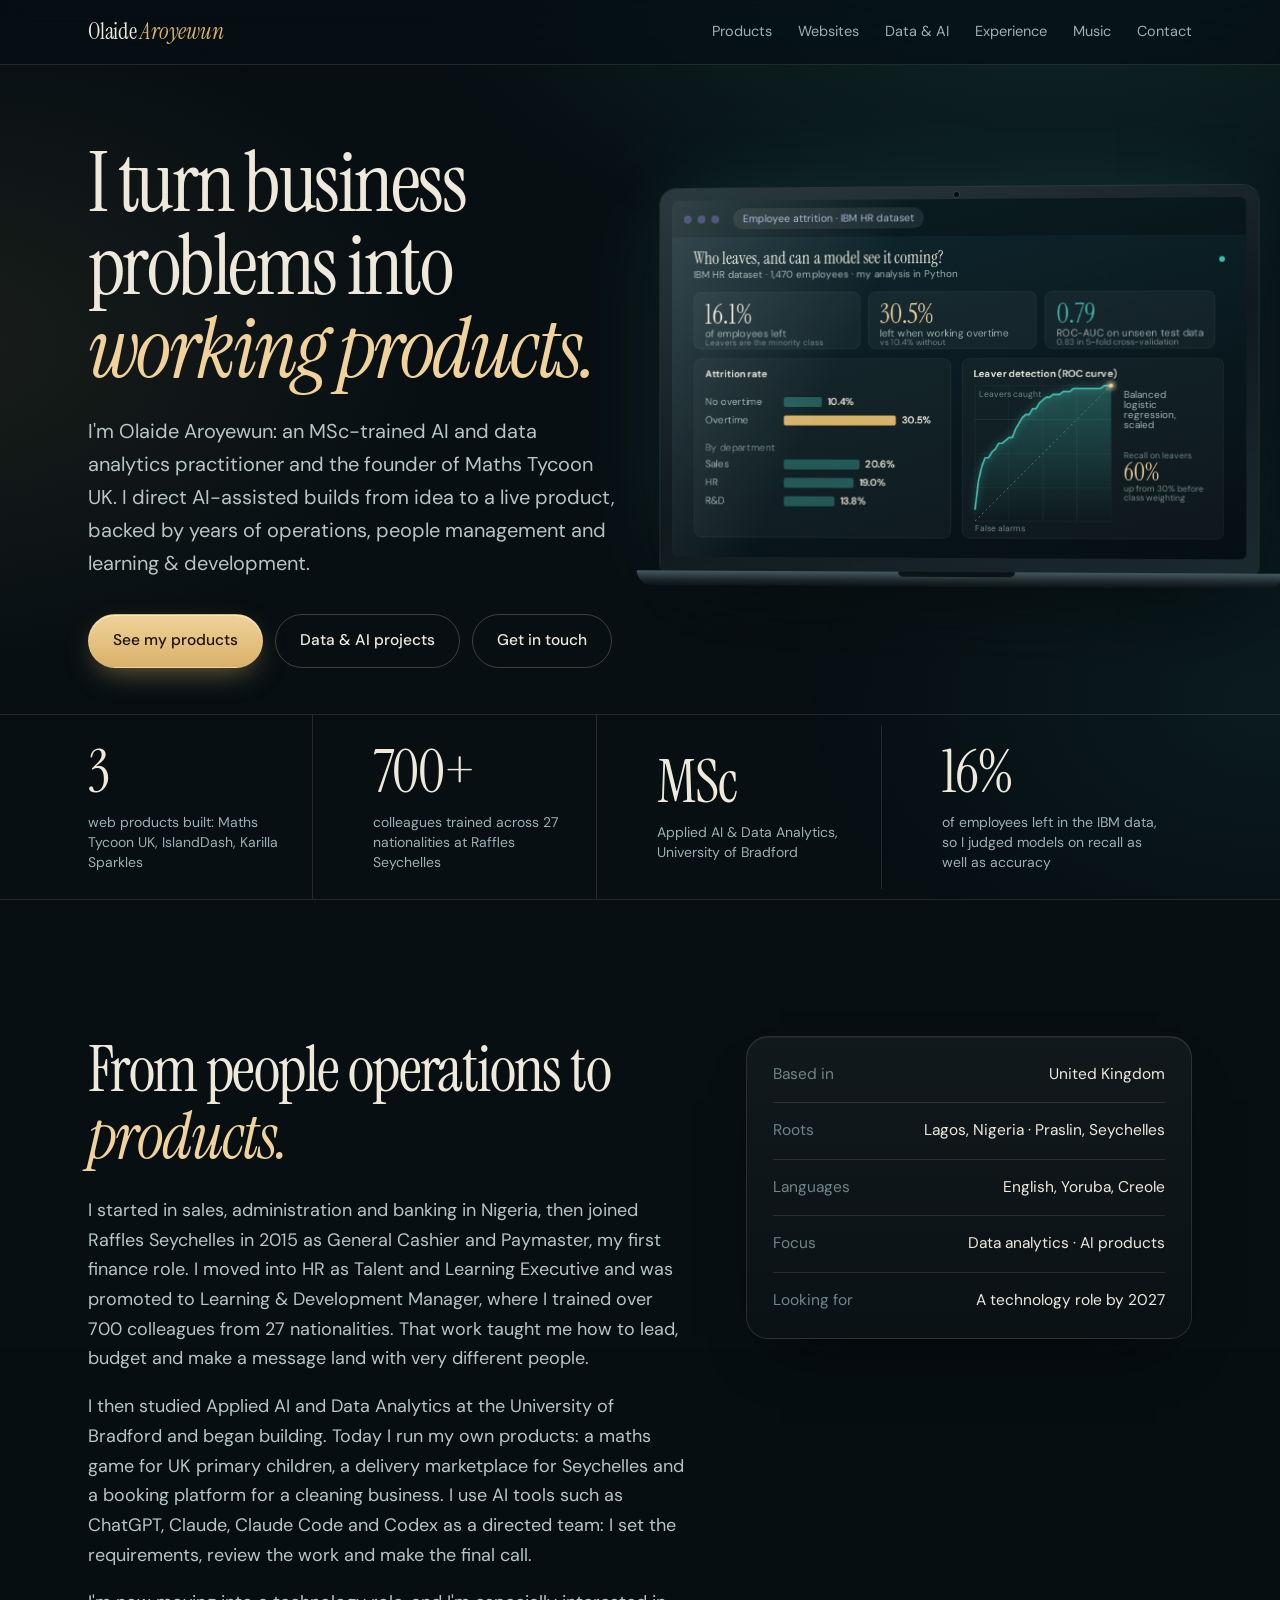
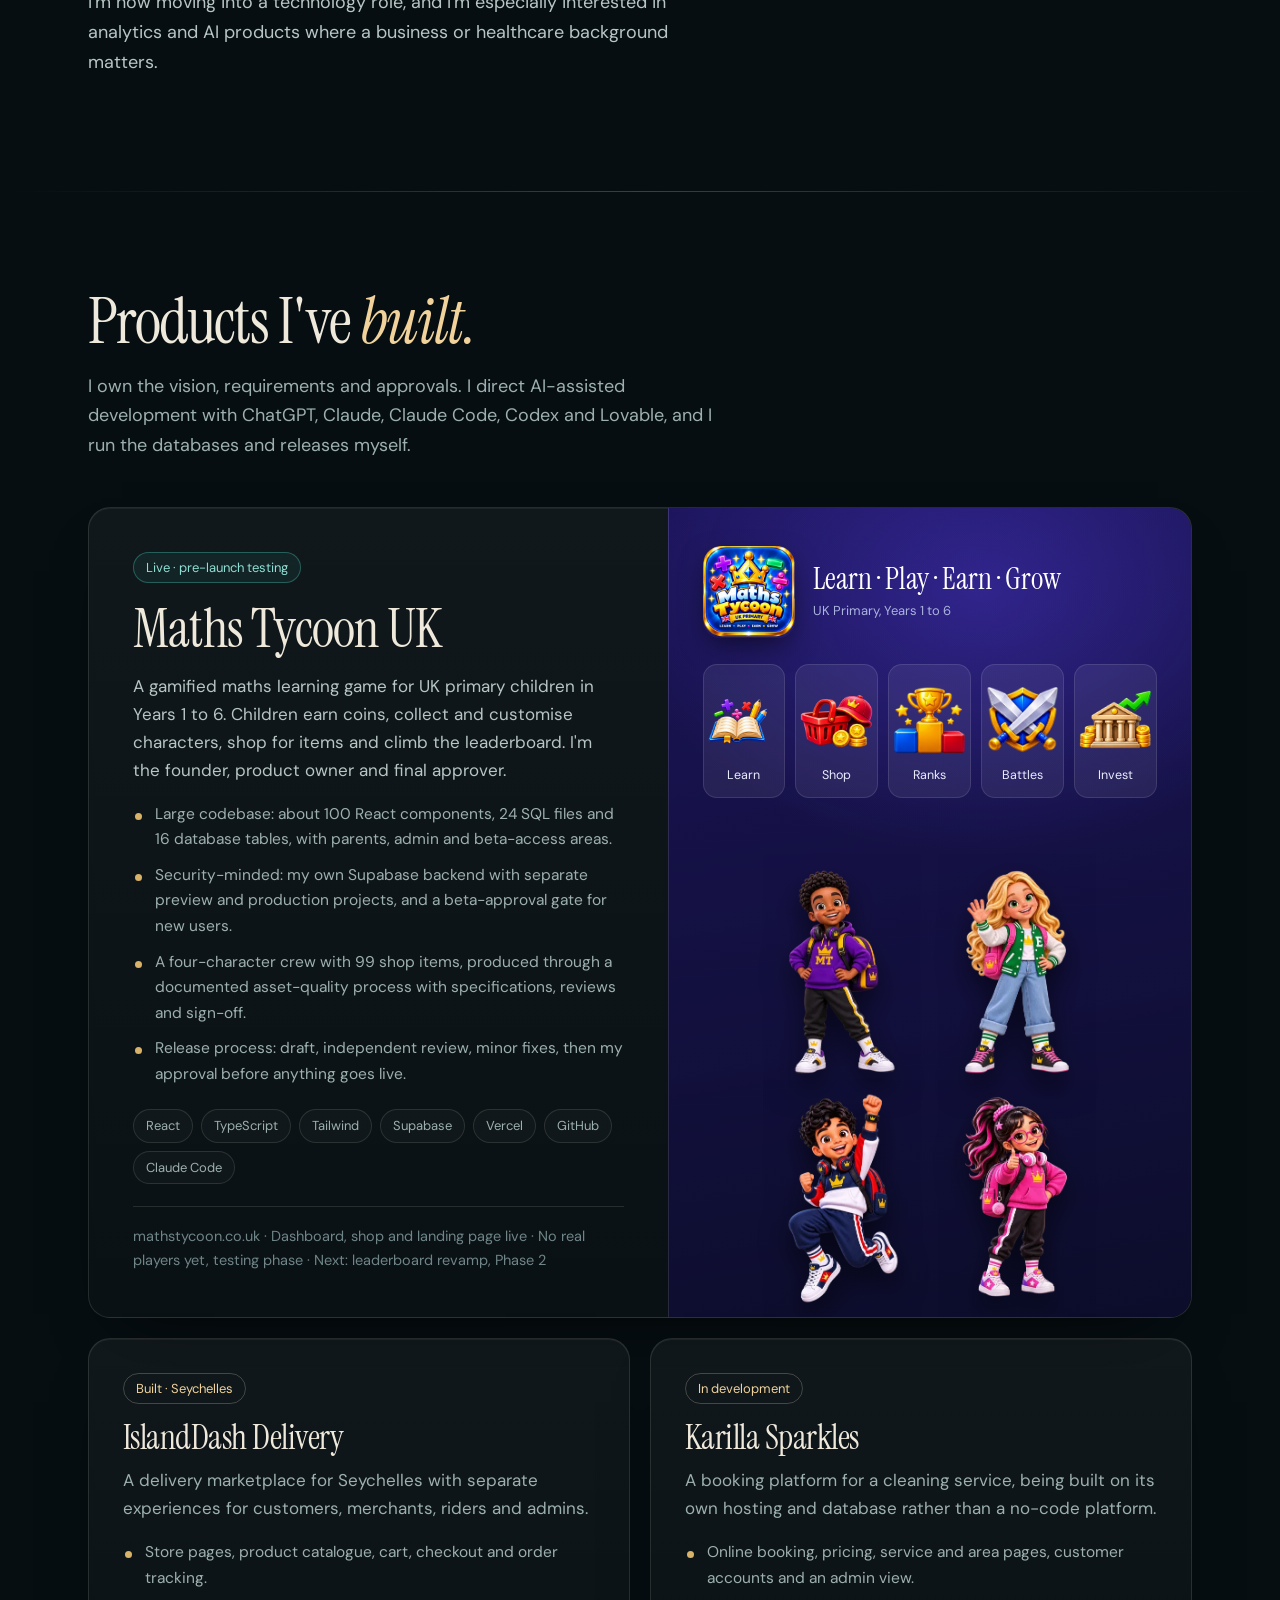
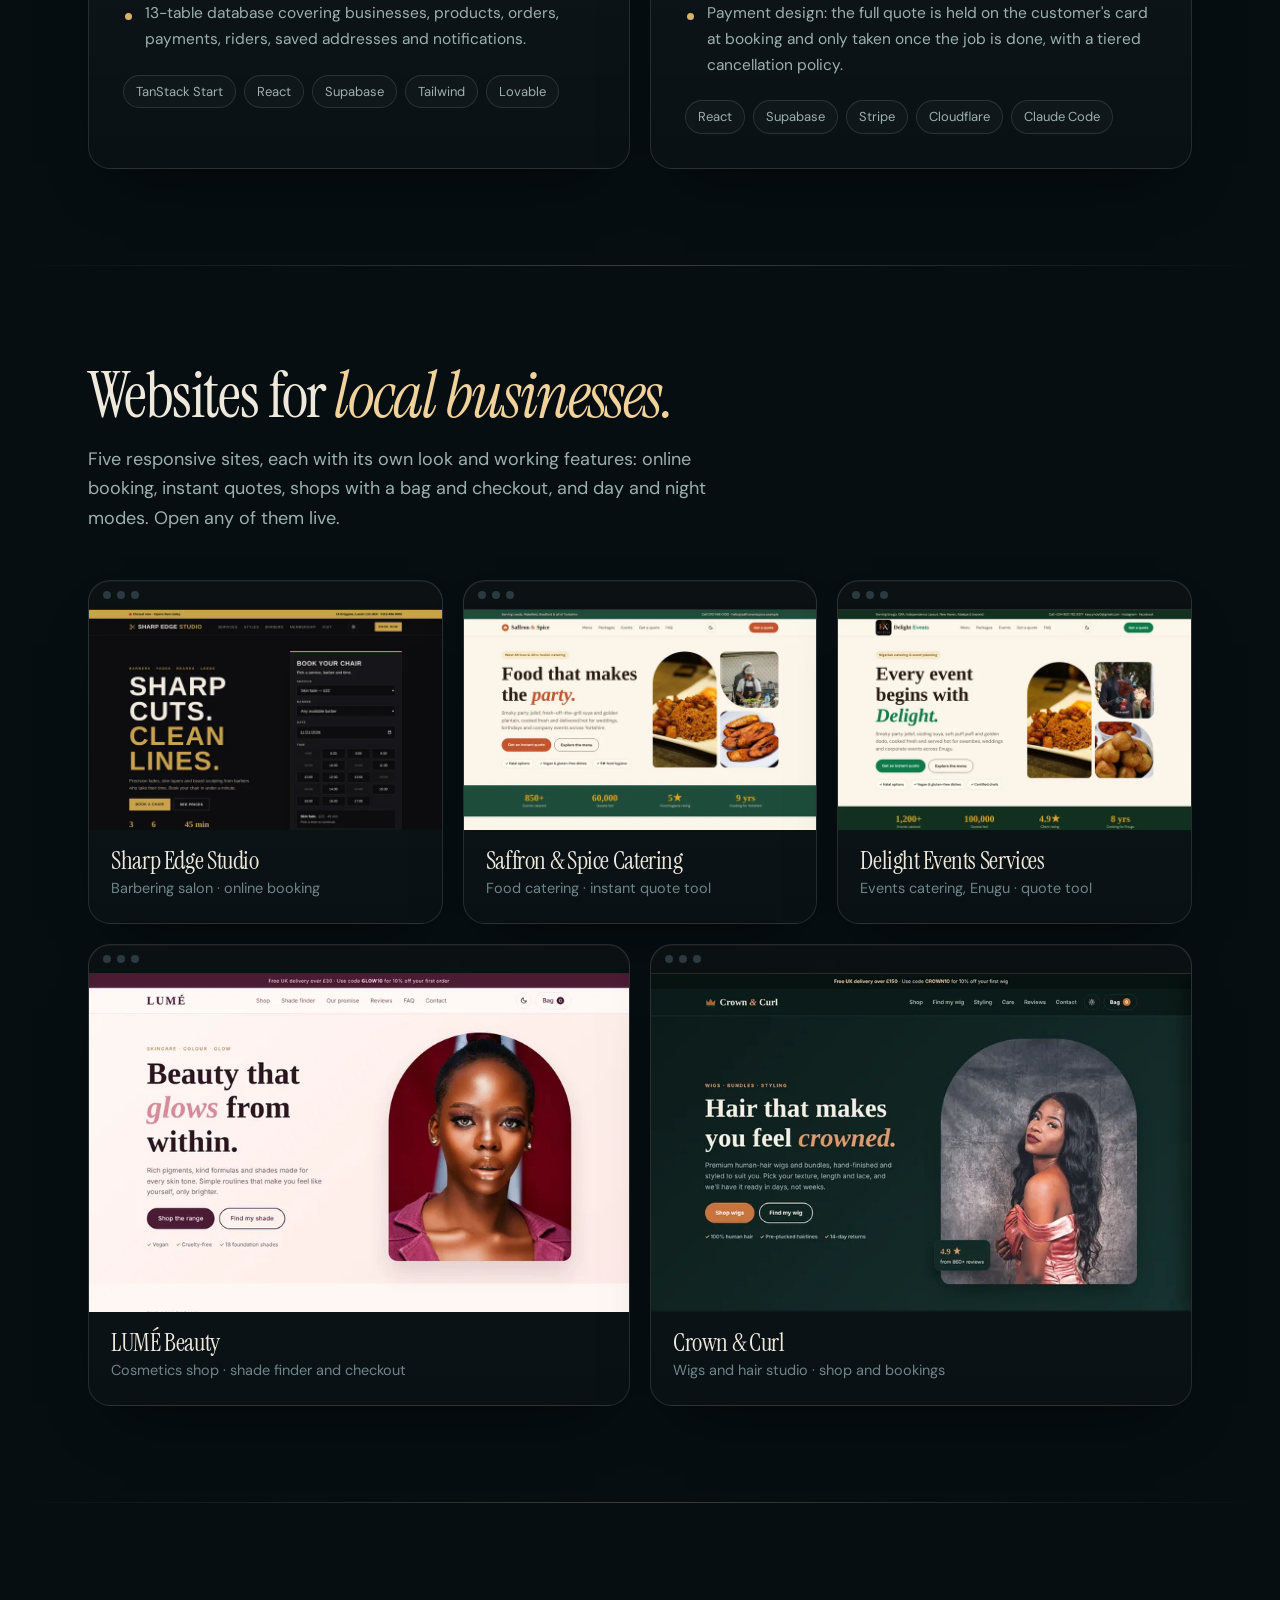
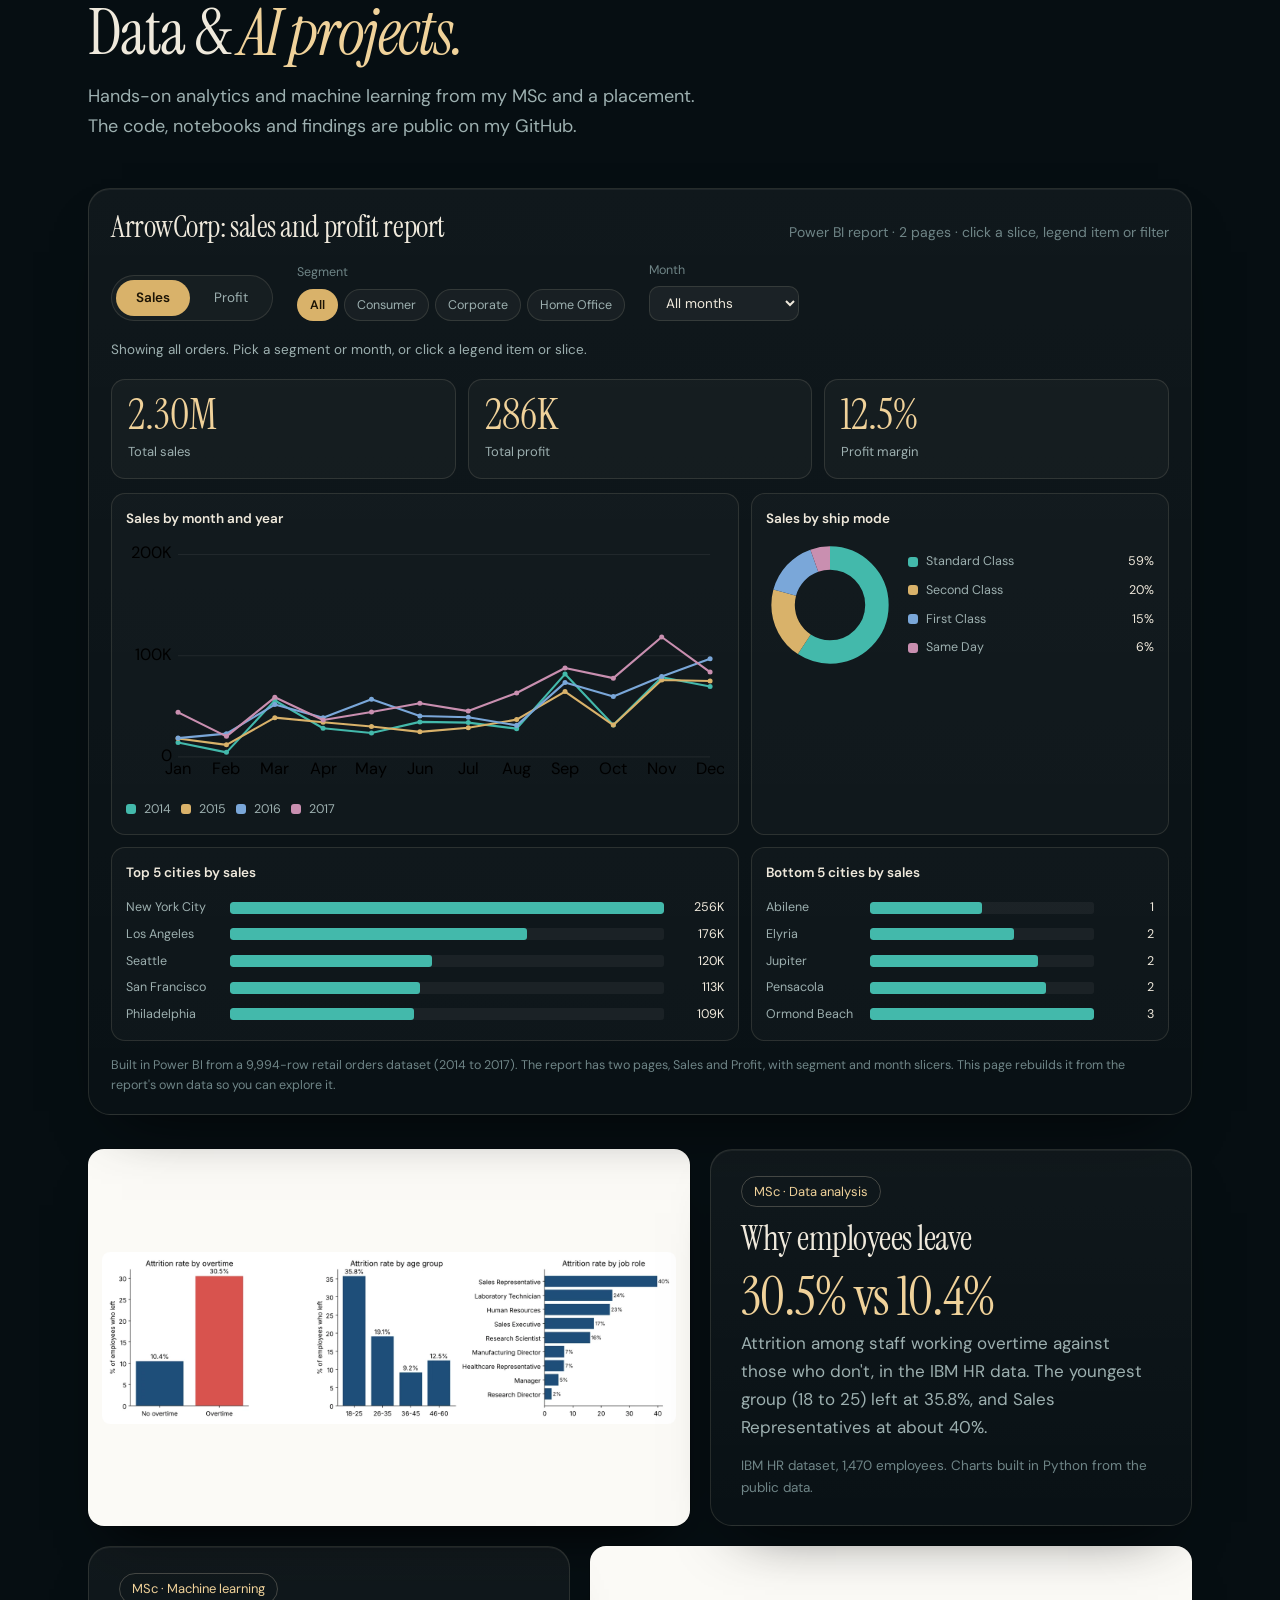
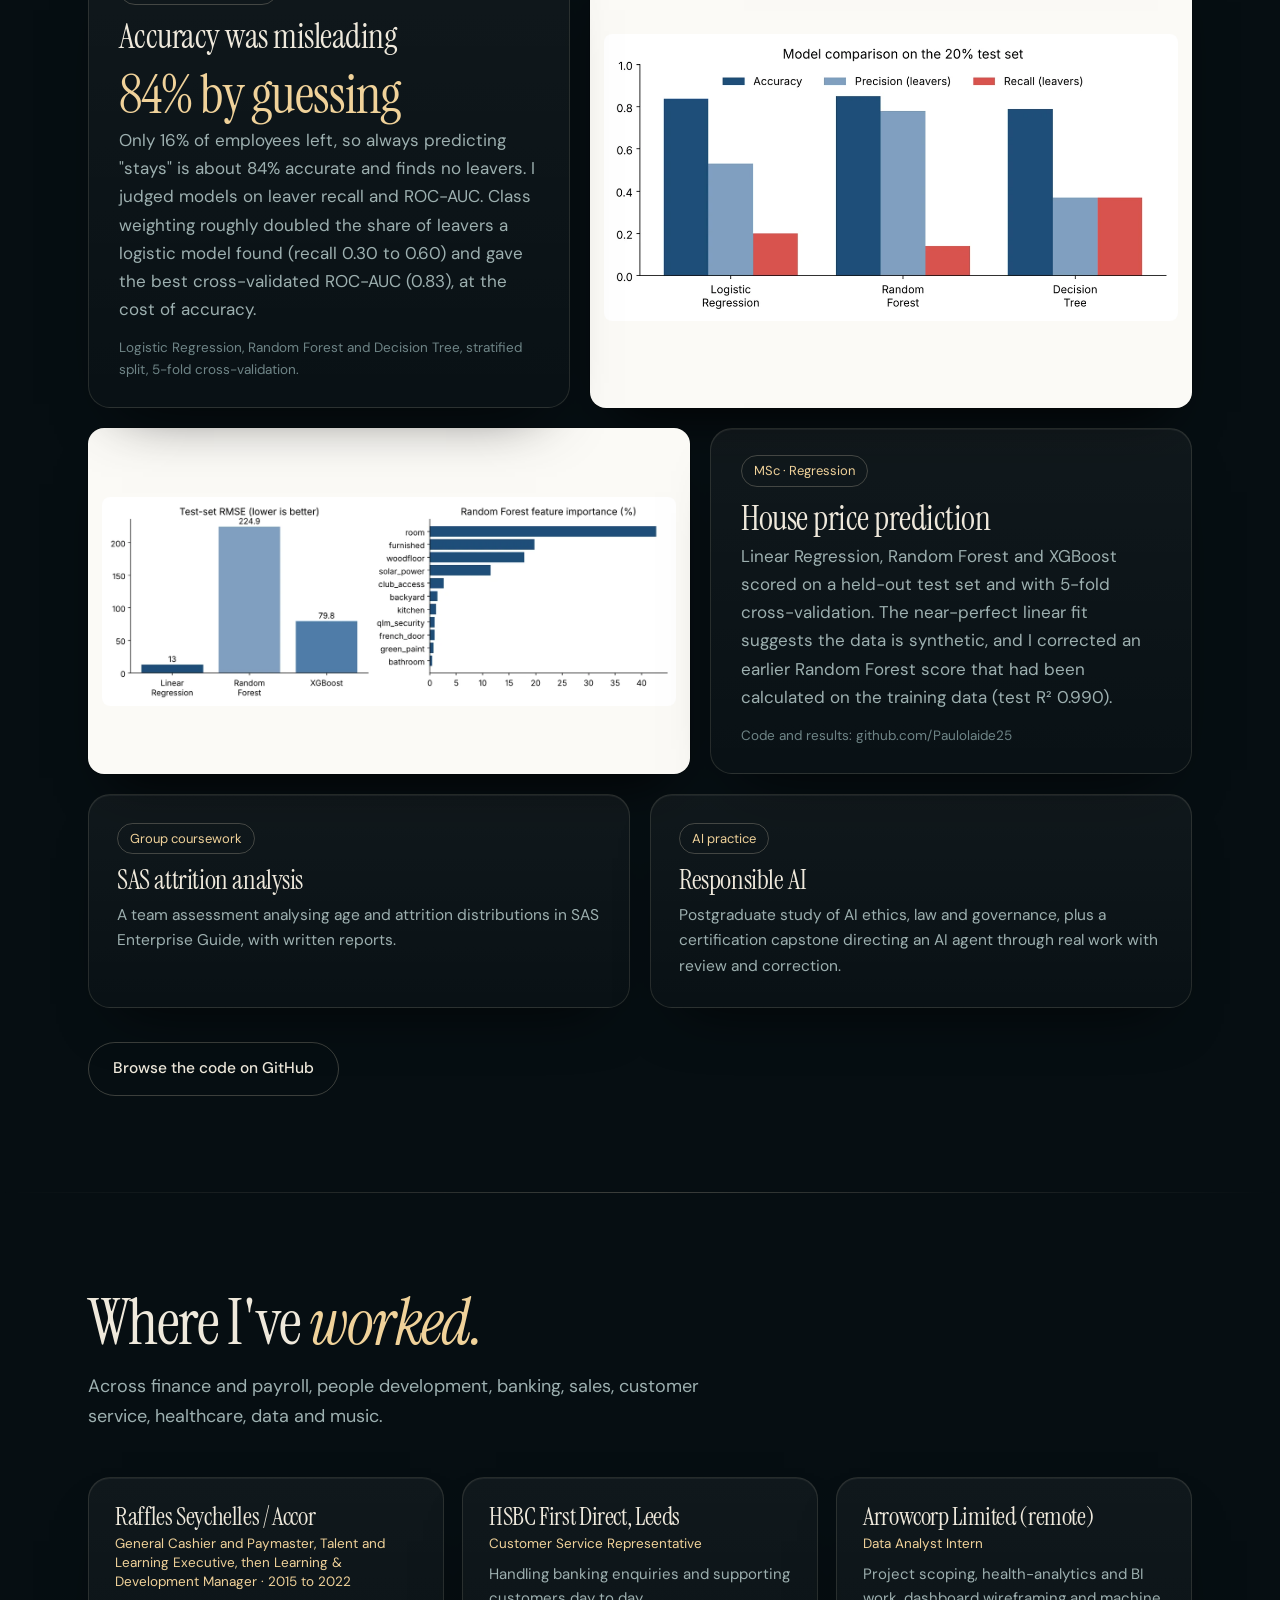
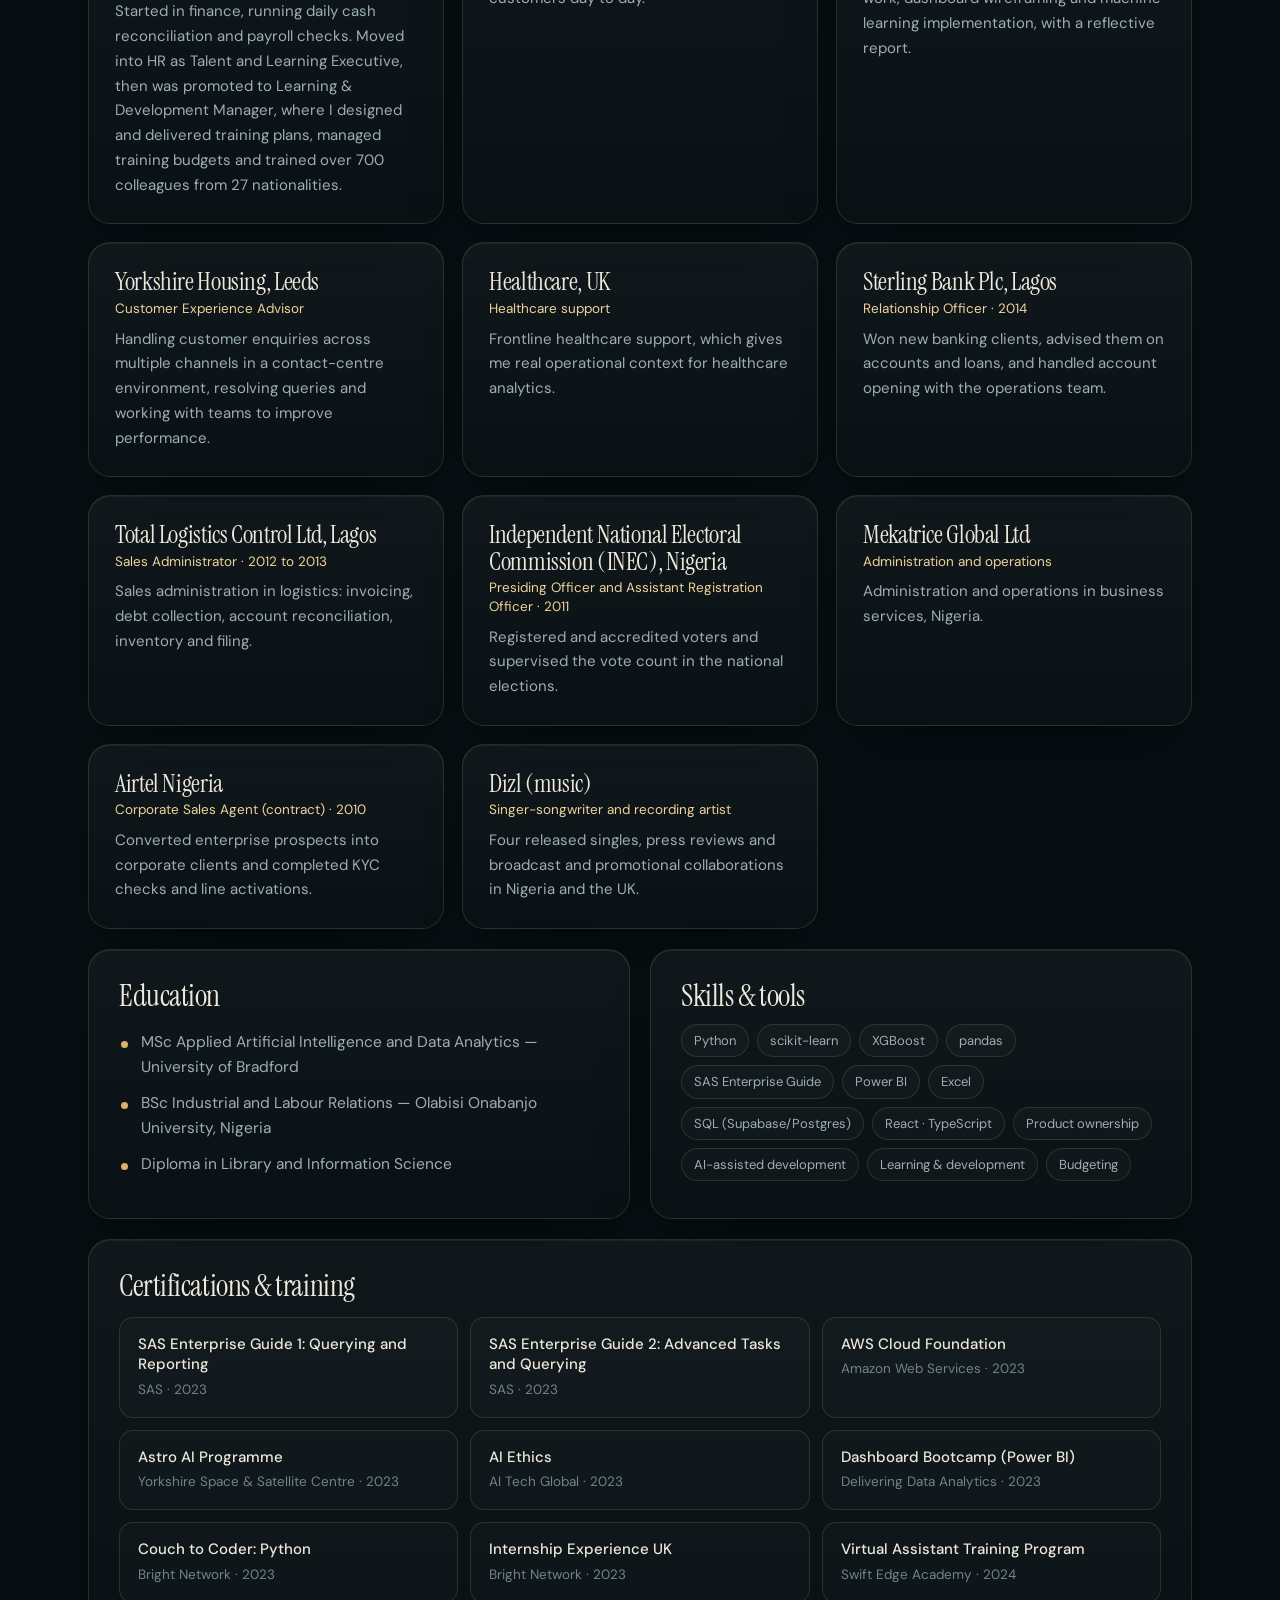
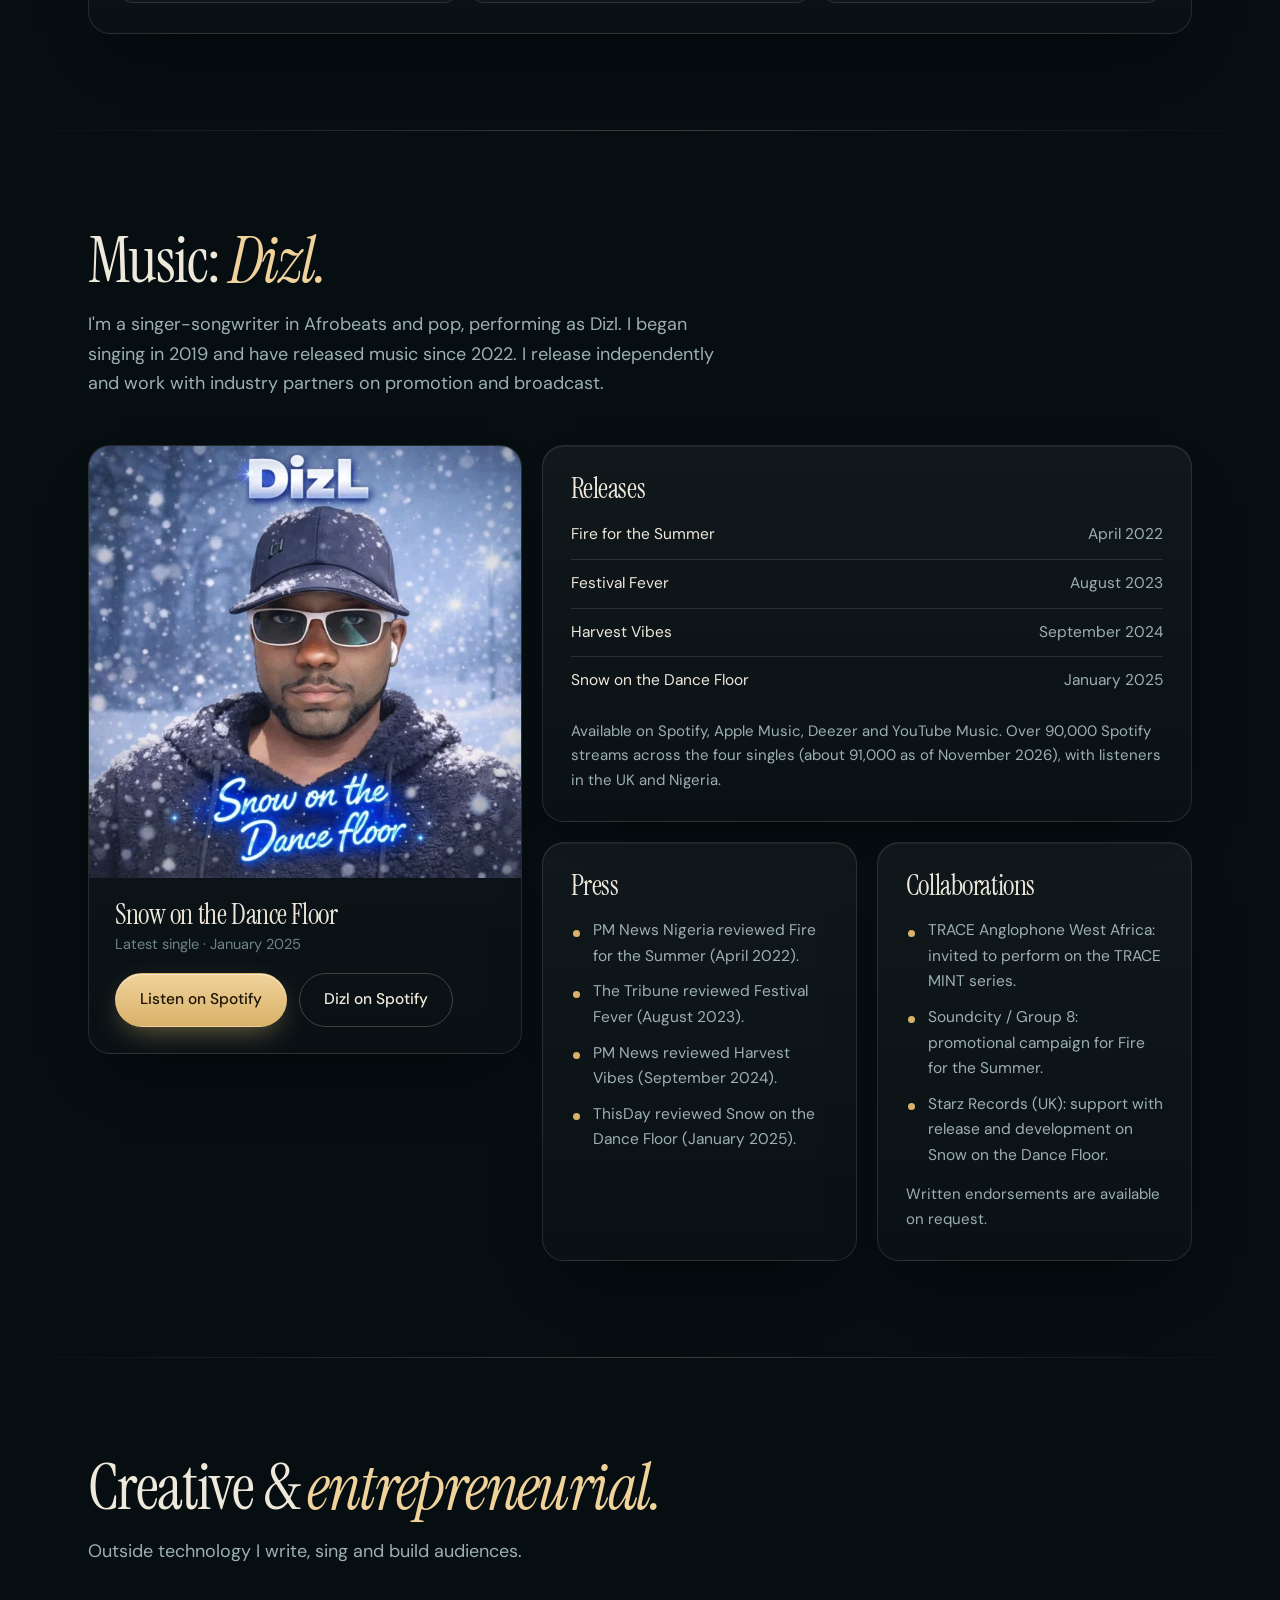
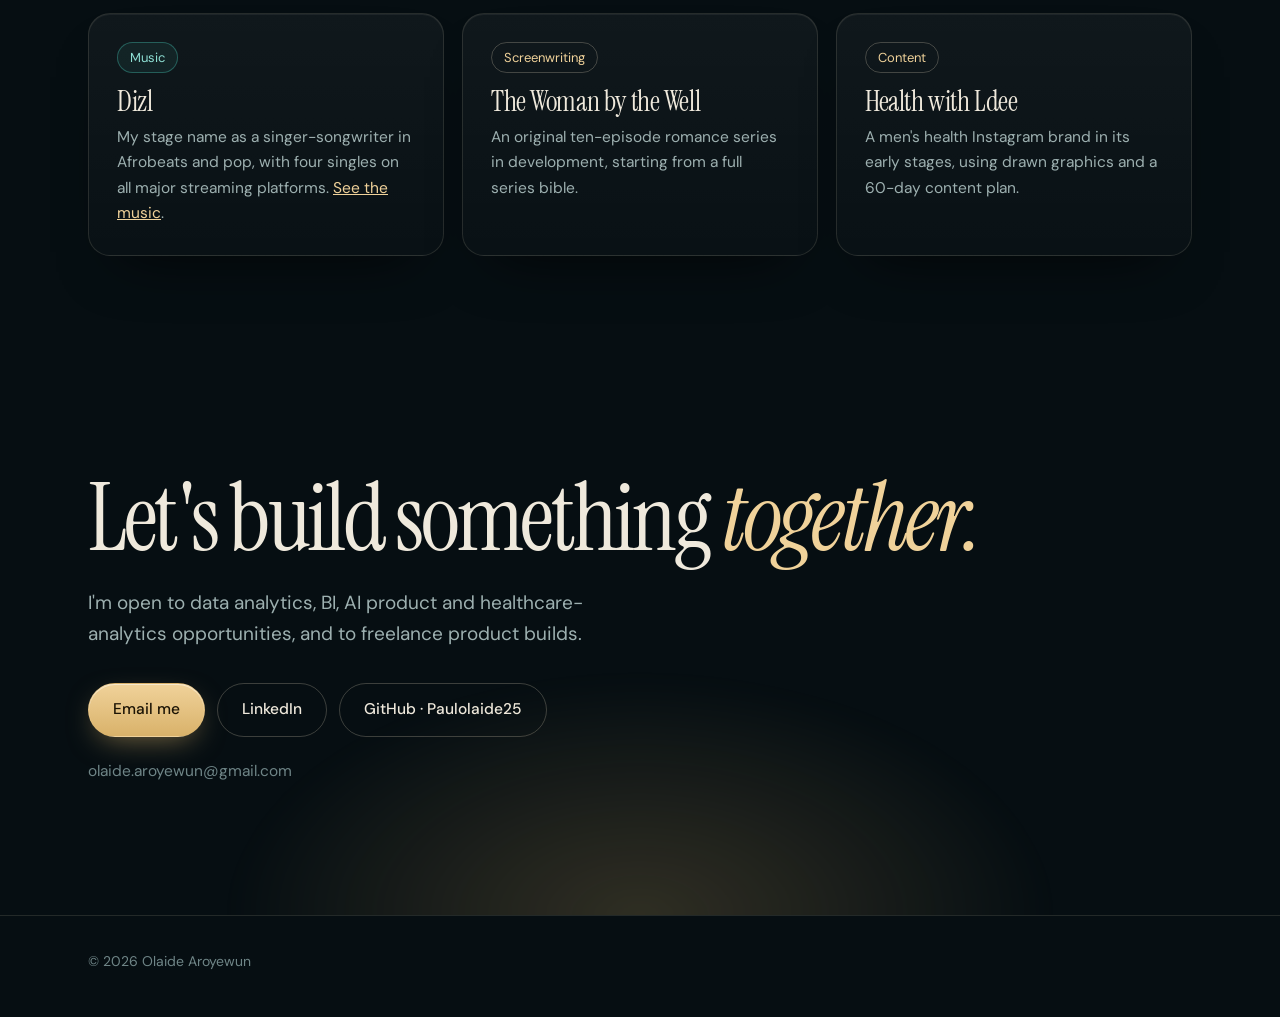
==== commit 6498d21a: "Fill in career history from full CV: cashier/paymaster start, Sterling Bank, INEC, accurate Nigerian" ====
--- a/index.html
+++ b/index.html
@@ -379,7 +379,7 @@
 <section id="about"><div class="wrap about">
   <div>
     <div class="sh" style="margin-bottom:26px"><h2>From people operations to <em>products.</em></h2></div>
-    <p>I started in administration, industrial relations and HR, then spent years in operations and learning &amp; development at Raffles Seychelles, where I trained over 700 colleagues from 27 nationalities. That work taught me how to lead, budget and make a message land with very different people.</p>
+    <p>I started in sales, administration and banking in Nigeria, then joined Raffles Seychelles in 2015 as General Cashier and Paymaster, my first finance role. I moved into HR as Talent and Learning Executive and was promoted to Learning &amp; Development Manager, where I trained over 700 colleagues from 27 nationalities. That work taught me how to lead, budget and make a message land with very different people.</p>
     <p>I then studied Applied AI and Data Analytics at the University of Bradford and began building. Today I run my own products: a maths game for UK primary children, a delivery marketplace for Seychelles and a booking platform for a cleaning business. I use AI tools such as ChatGPT, Claude, Claude Code and Codex as a directed team: I set the requirements, review the work and make the final call.</p>
     <p>I'm now moving into a technology role, and I'm especially interested in analytics and AI products where a business or healthcare background matters.</p>
   </div>
@@ -499,16 +499,18 @@
 
 <div class="rule"></div>
 <section id="experience"><div class="wrap">
-  <div class="sh"><h2>Where I've <em>worked.</em></h2><p>Across payroll, people development, operations, customer service, healthcare, data and music.</p></div>
+  <div class="sh"><h2>Where I've <em>worked.</em></h2><p>Across finance and payroll, people development, banking, sales, customer service, healthcare, data and music.</p></div>
   <div class="xp">
-    <div class="surf"><h3>Raffles Seychelles / Accor</h3><div class="role">Paymaster, Talent Executive, then Learning &amp; Development Manager</div><p>Designed and delivered training plans and managed training budgets. Trained over 700 colleagues from 27 nationalities.</p></div>
+    <div class="surf"><h3>Raffles Seychelles / Accor</h3><div class="role">General Cashier and Paymaster, Talent and Learning Executive, then Learning &amp; Development Manager · 2015 to 2022</div><p>Started in finance, running daily cash reconciliation and payroll checks. Moved into HR as Talent and Learning Executive, then was promoted to Learning &amp; Development Manager, where I designed and delivered training plans, managed training budgets and trained over 700 colleagues from 27 nationalities.</p></div>
     <div class="surf"><h3>HSBC First Direct, Leeds</h3><div class="role">Customer Service Representative</div><p>Handling banking enquiries and supporting customers day to day.</p></div>
     <div class="surf"><h3>Arrowcorp Limited (remote)</h3><div class="role">Data Analyst Intern</div><p>Project scoping, health-analytics and BI work, dashboard wireframing and machine learning implementation, with a reflective report.</p></div>
     <div class="surf"><h3>Yorkshire Housing, Leeds</h3><div class="role">Customer Experience Advisor</div><p>Handling customer enquiries across multiple channels in a contact-centre environment, resolving queries and working with teams to improve performance.</p></div>
     <div class="surf"><h3>Healthcare, UK</h3><div class="role">Healthcare support</div><p>Frontline healthcare support, which gives me real operational context for healthcare analytics.</p></div>
-    <div class="surf"><h3>Total Logistics Control Ltd</h3><div class="role">Administration and operations</div><p>Administration and operations in logistics, Nigeria.</p></div>
+    <div class="surf"><h3>Sterling Bank Plc, Lagos</h3><div class="role">Relationship Officer · 2014</div><p>Won new banking clients, advised them on accounts and loans, and handled account opening with the operations team.</p></div>
+    <div class="surf"><h3>Total Logistics Control Ltd, Lagos</h3><div class="role">Sales Administrator · 2012 to 2013</div><p>Sales administration in logistics: invoicing, debt collection, account reconciliation, inventory and filing.</p></div>
+    <div class="surf"><h3>Independent National Electoral Commission (INEC), Nigeria</h3><div class="role">Presiding Officer and Assistant Registration Officer · 2011</div><p>Registered and accredited voters and supervised the vote count in the national elections.</p></div>
     <div class="surf"><h3>Mekatrice Global Ltd</h3><div class="role">Administration and operations</div><p>Administration and operations in business services, Nigeria.</p></div>
-    <div class="surf"><h3>Airtel</h3><div class="role">Administration and operations</div><p>Administration and operations in telecoms, Nigeria.</p></div>
+    <div class="surf"><h3>Airtel Nigeria</h3><div class="role">Corporate Sales Agent (contract) · 2010</div><p>Converted enterprise prospects into corporate clients and completed KYC checks and line activations.</p></div>
     <div class="surf"><h3>Dizl (music)</h3><div class="role">Singer-songwriter and recording artist</div><p>Four released singles, press reviews and broadcast and promotional collaborations in Nigeria and the UK.</p></div>
   </div>
   <div class="two">
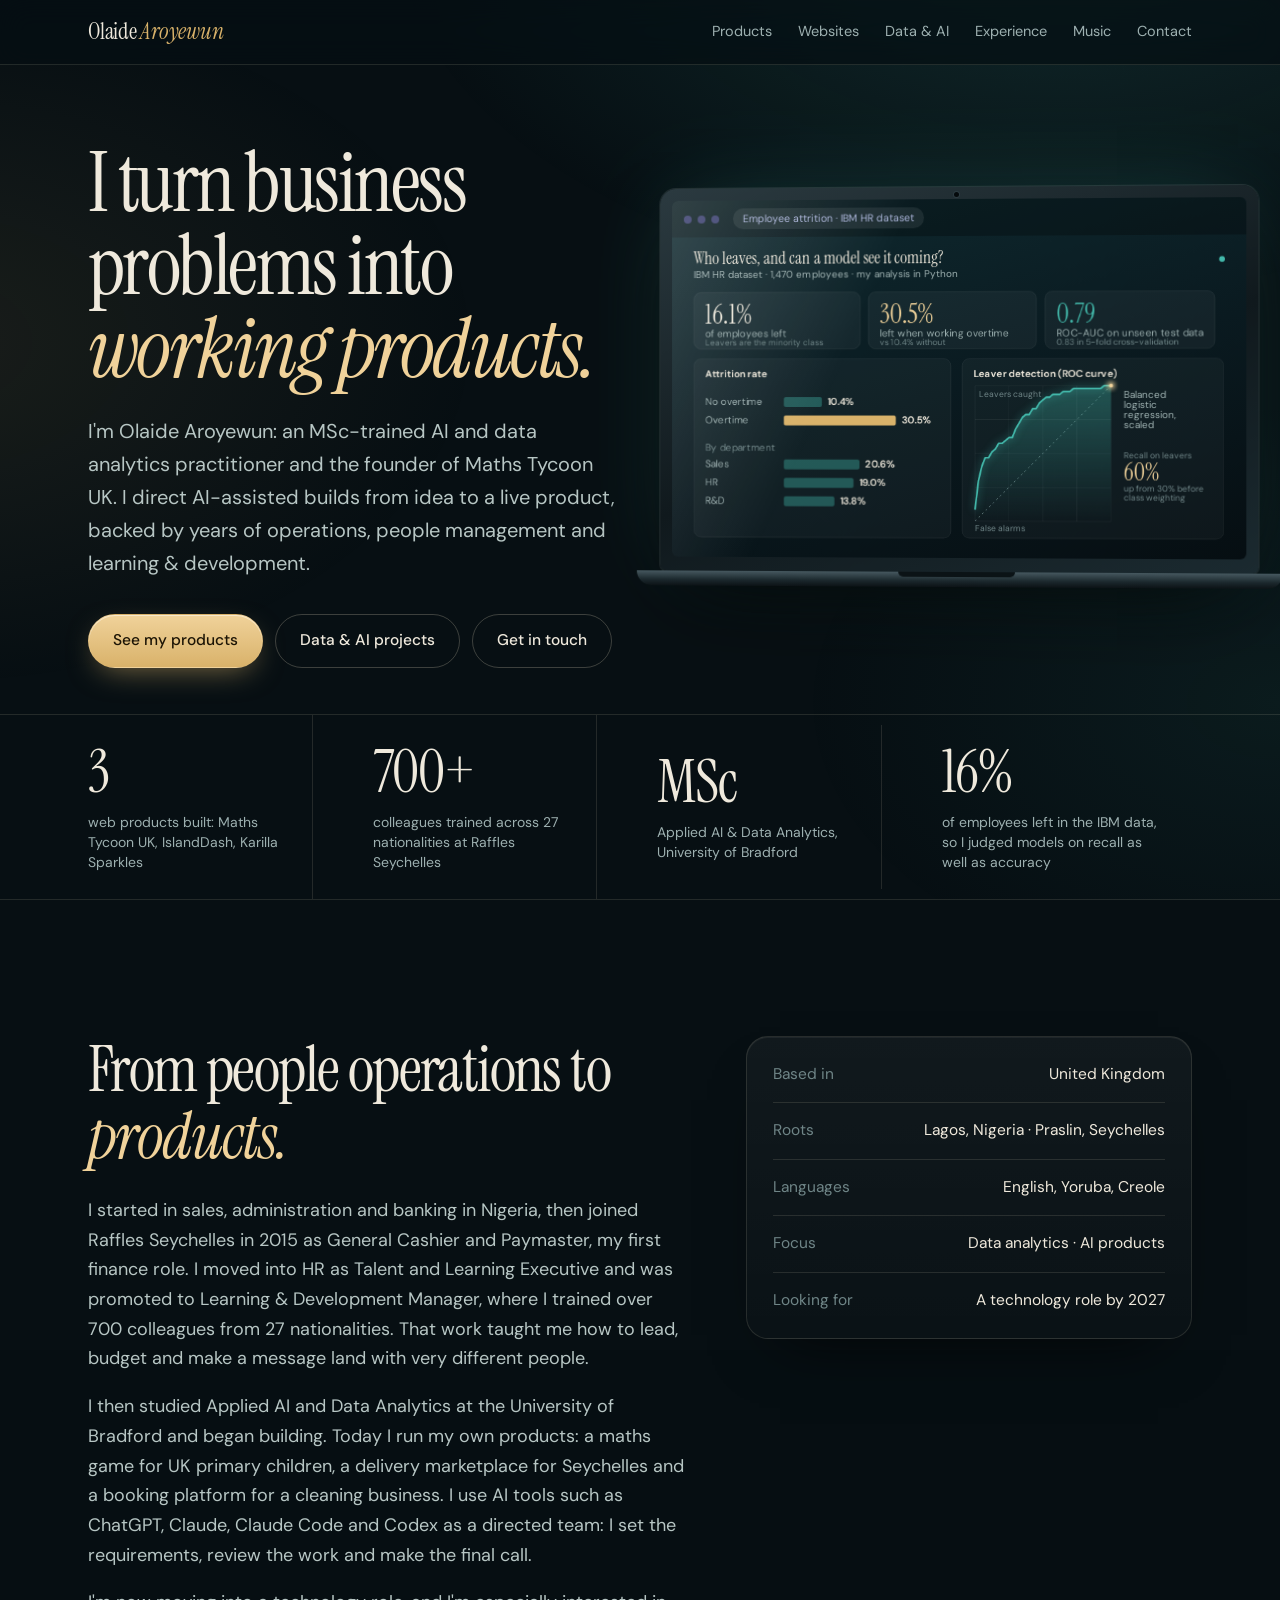
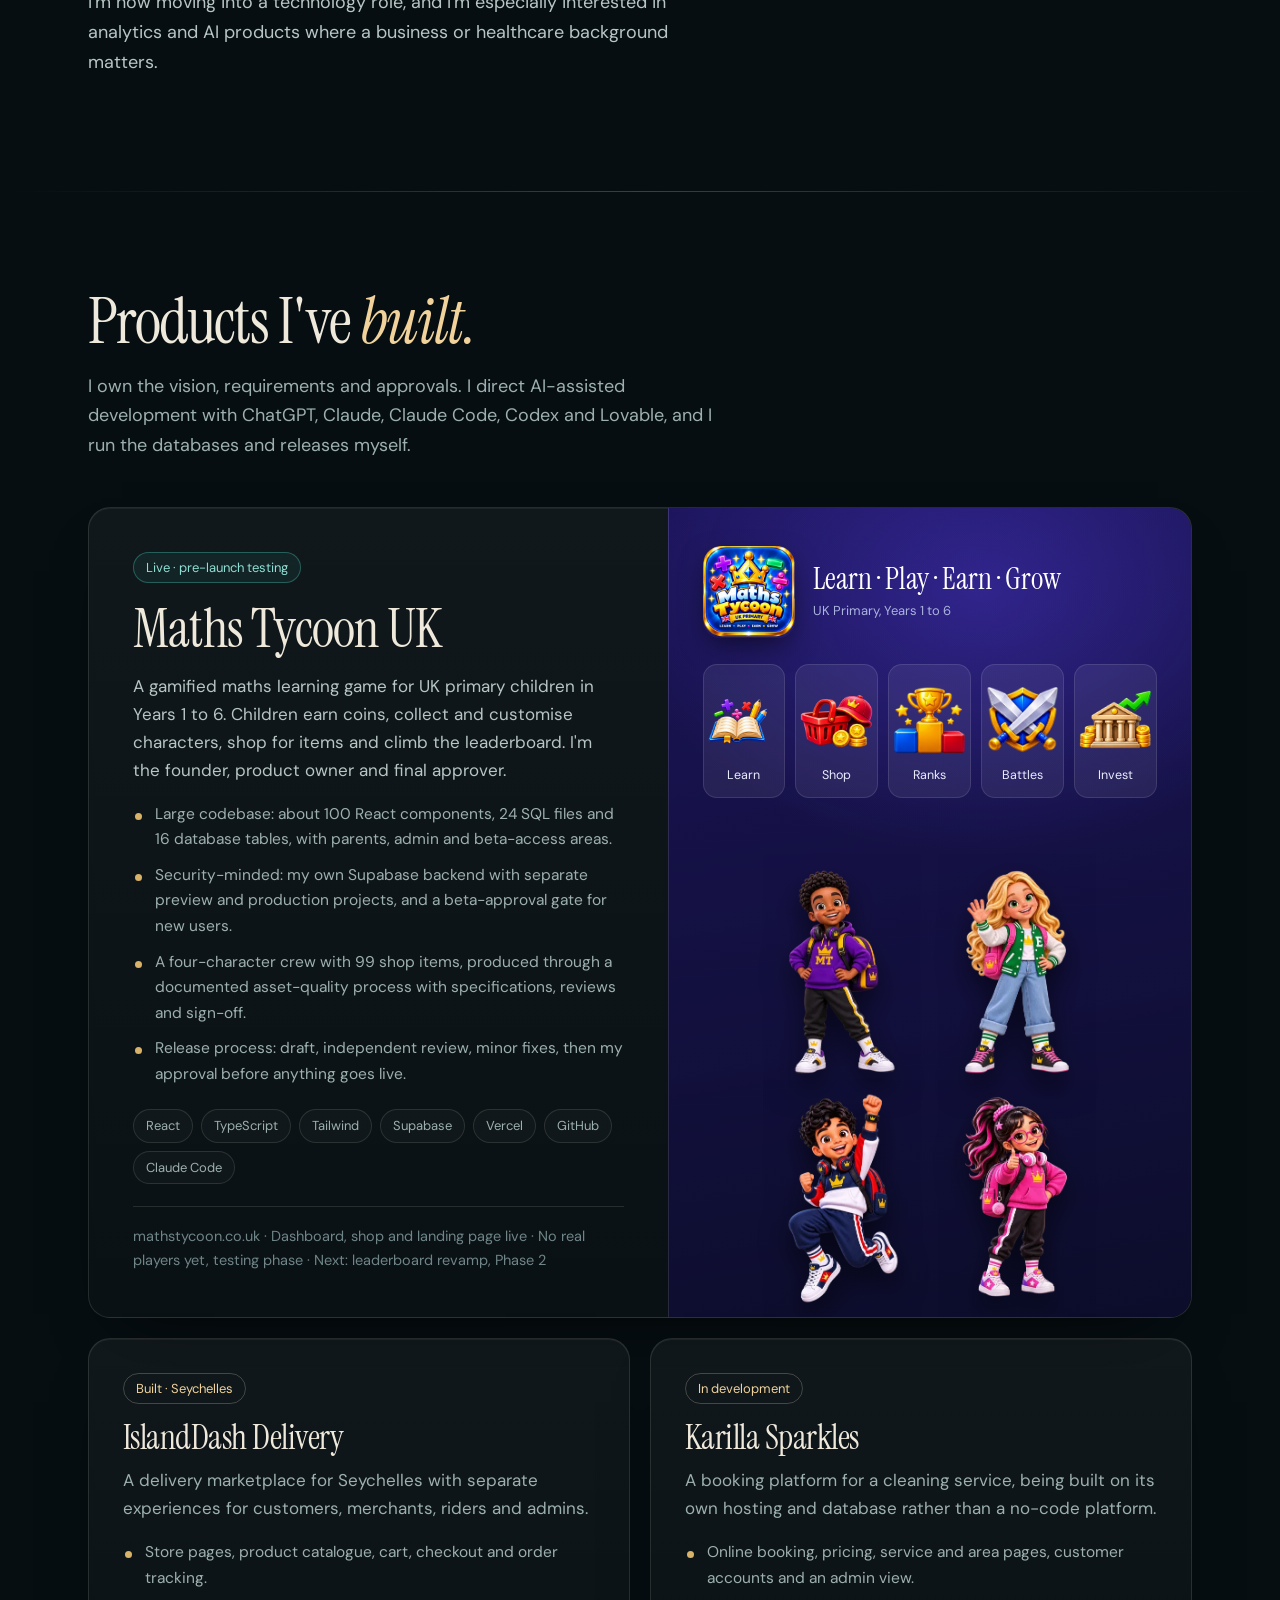
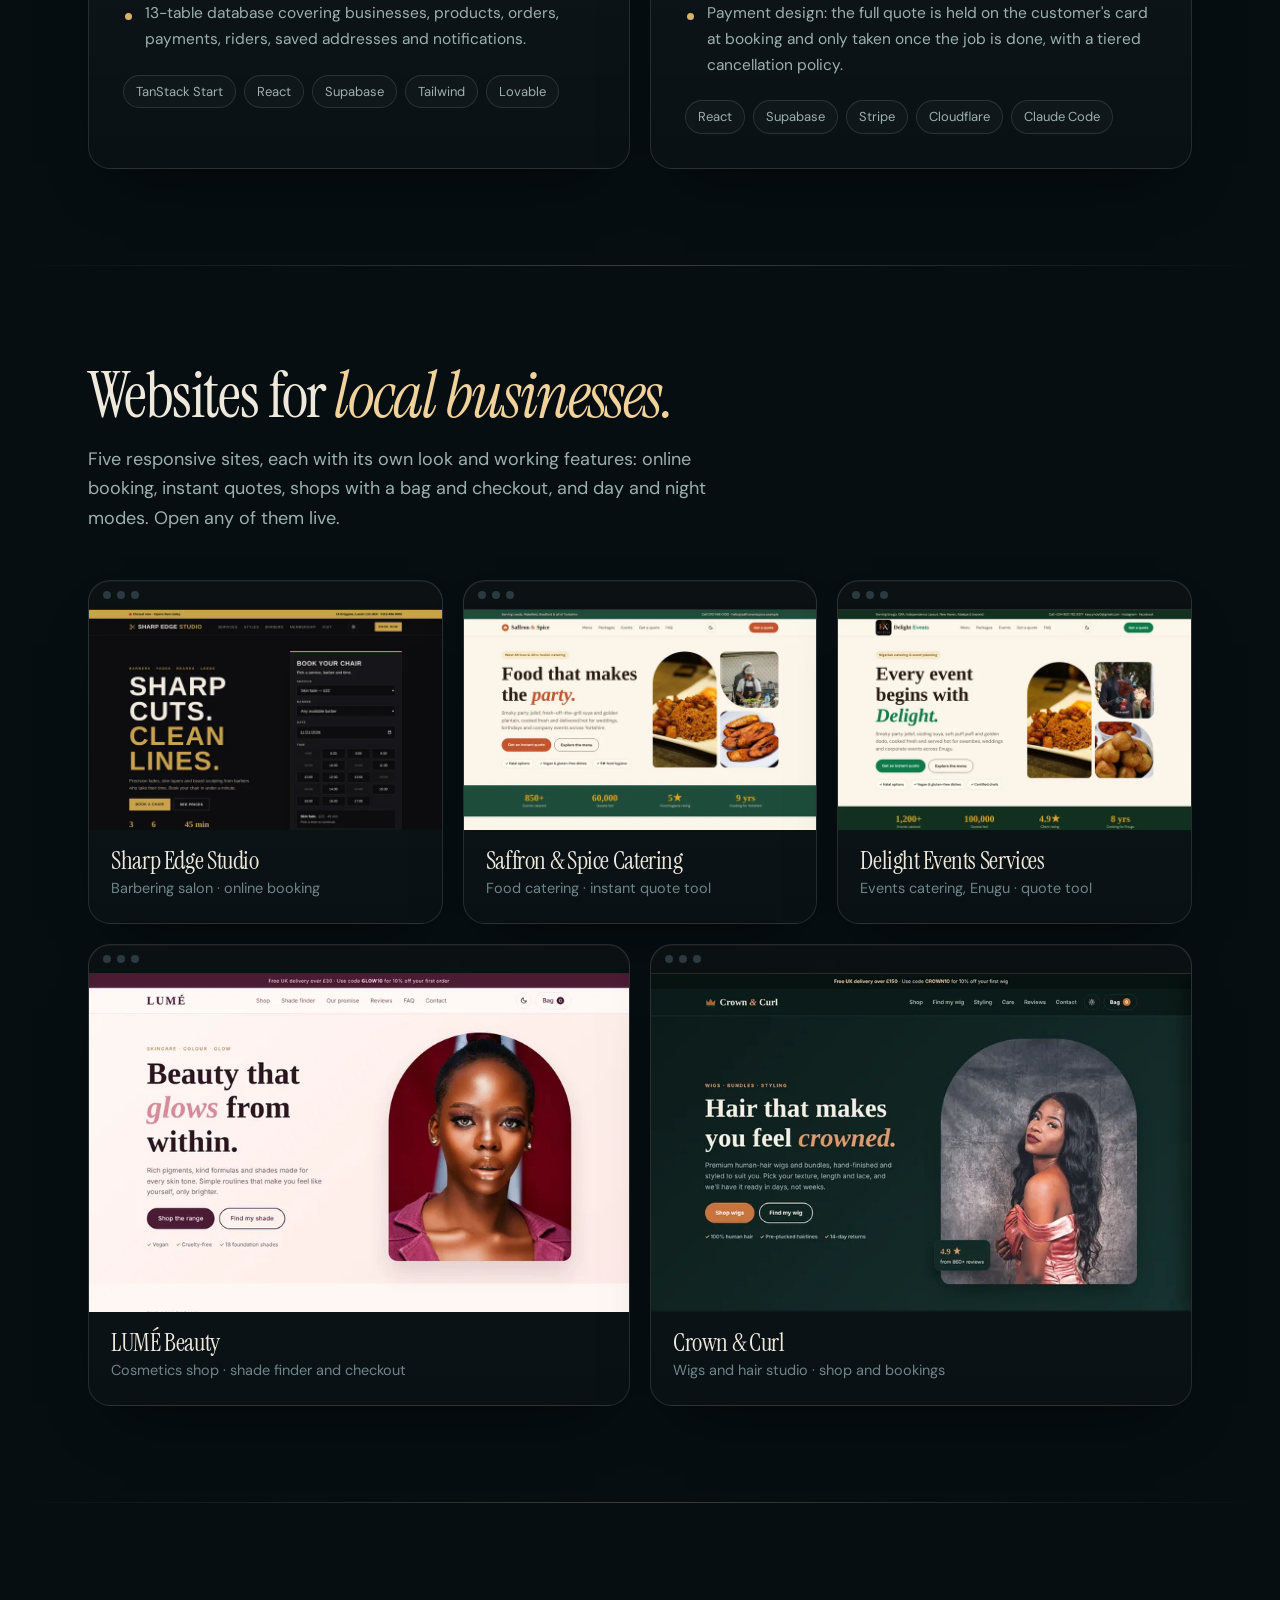
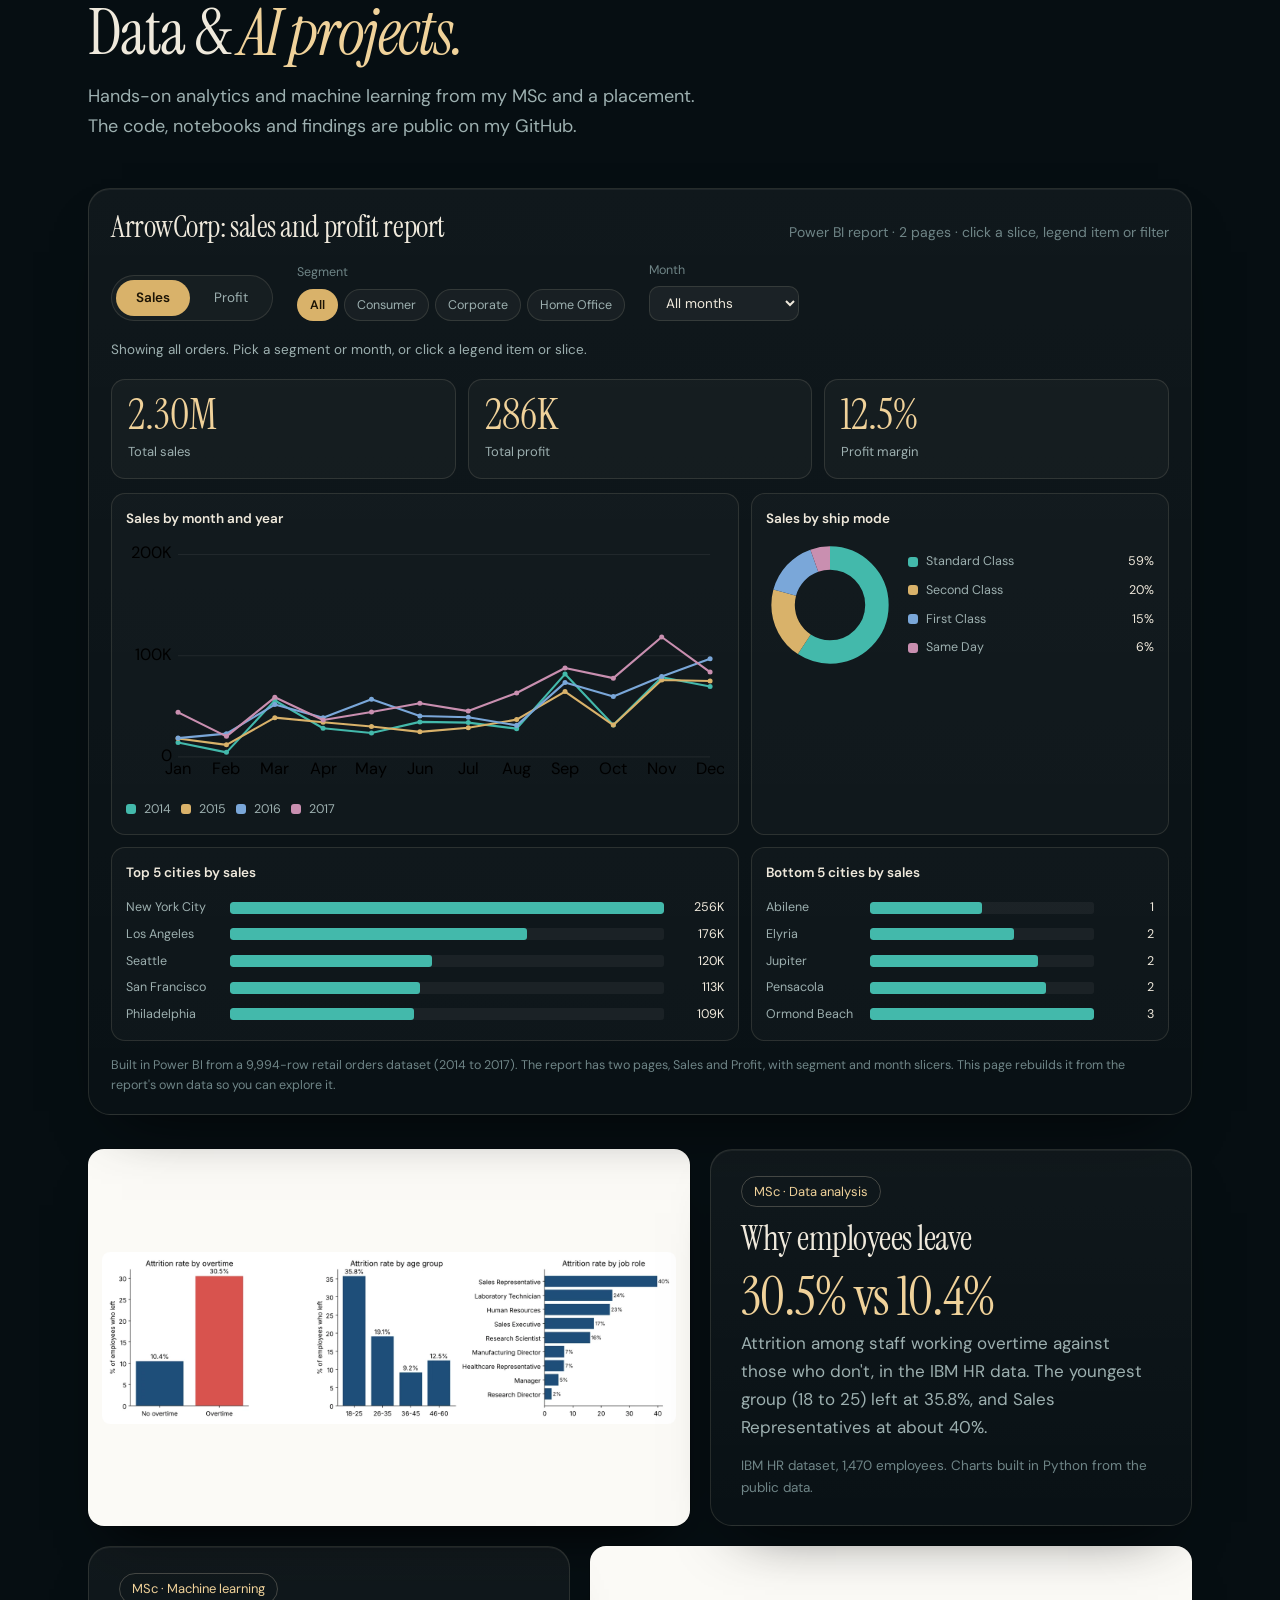
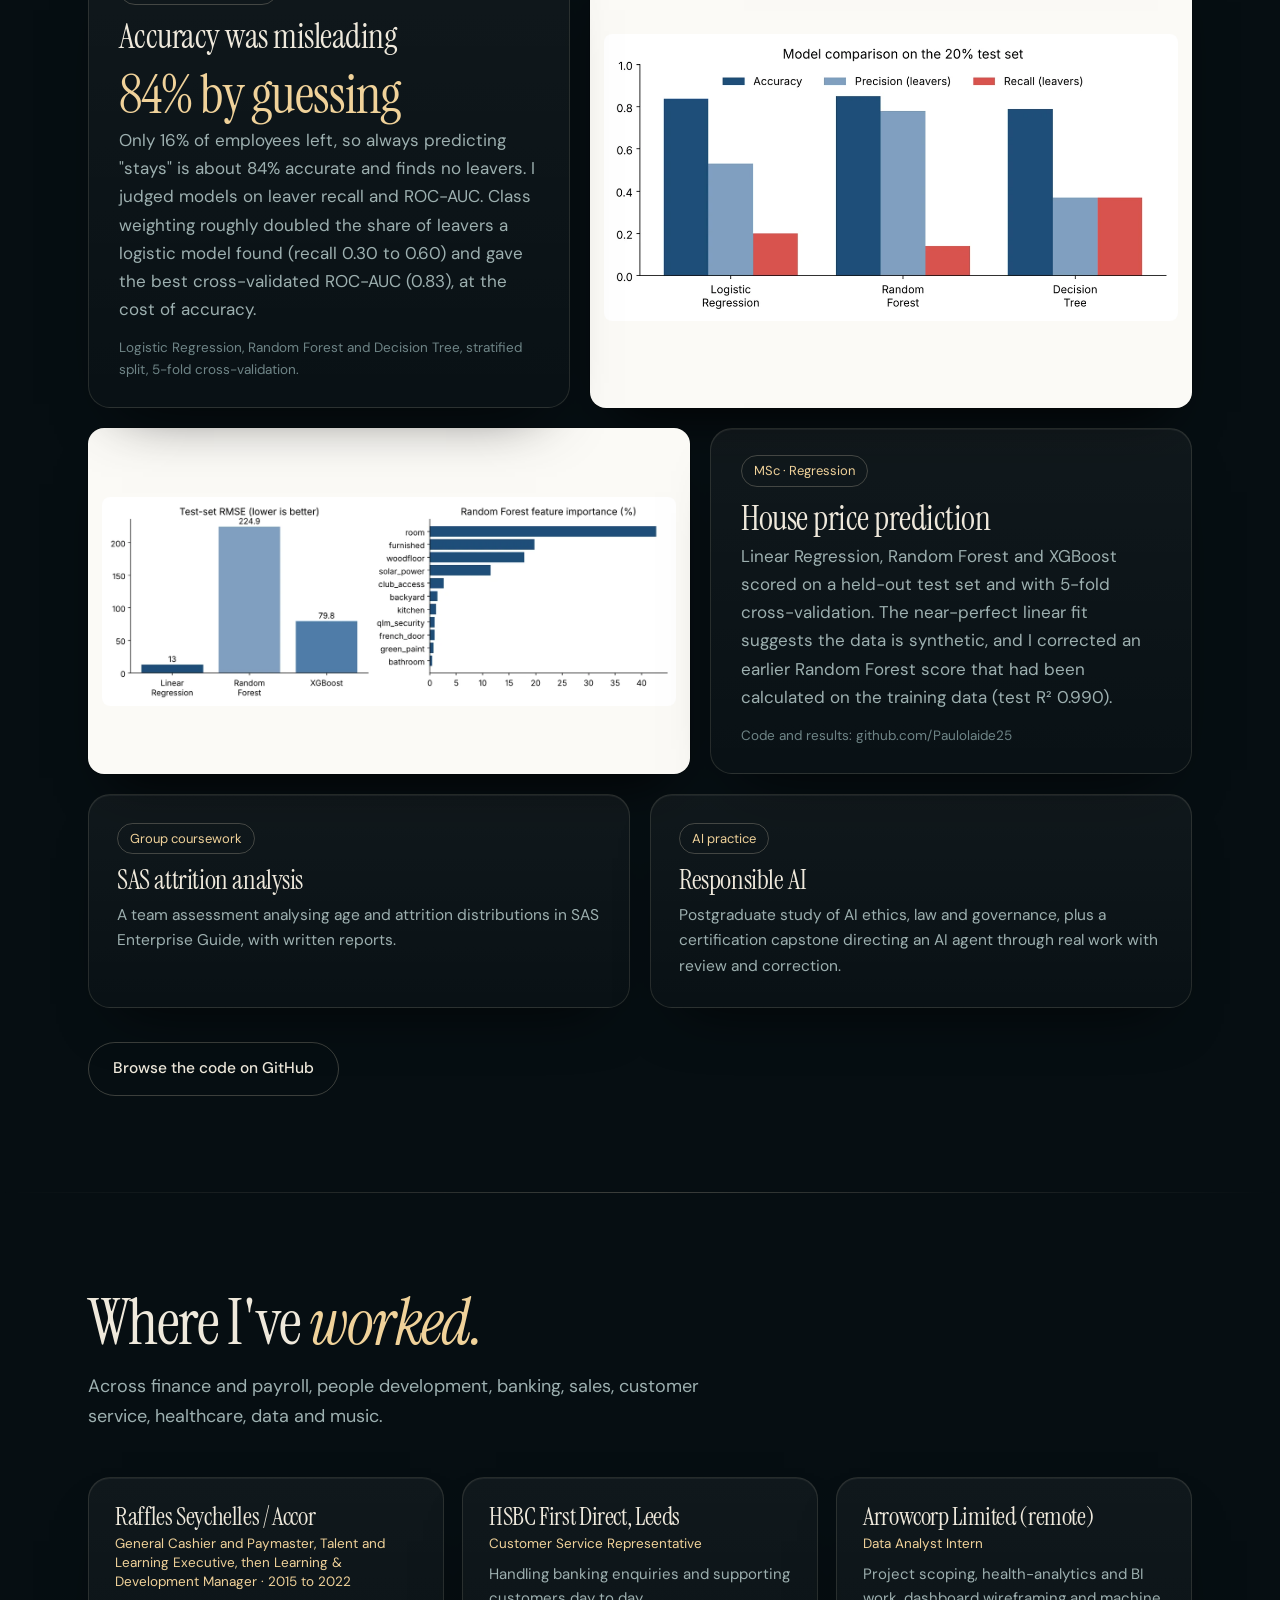
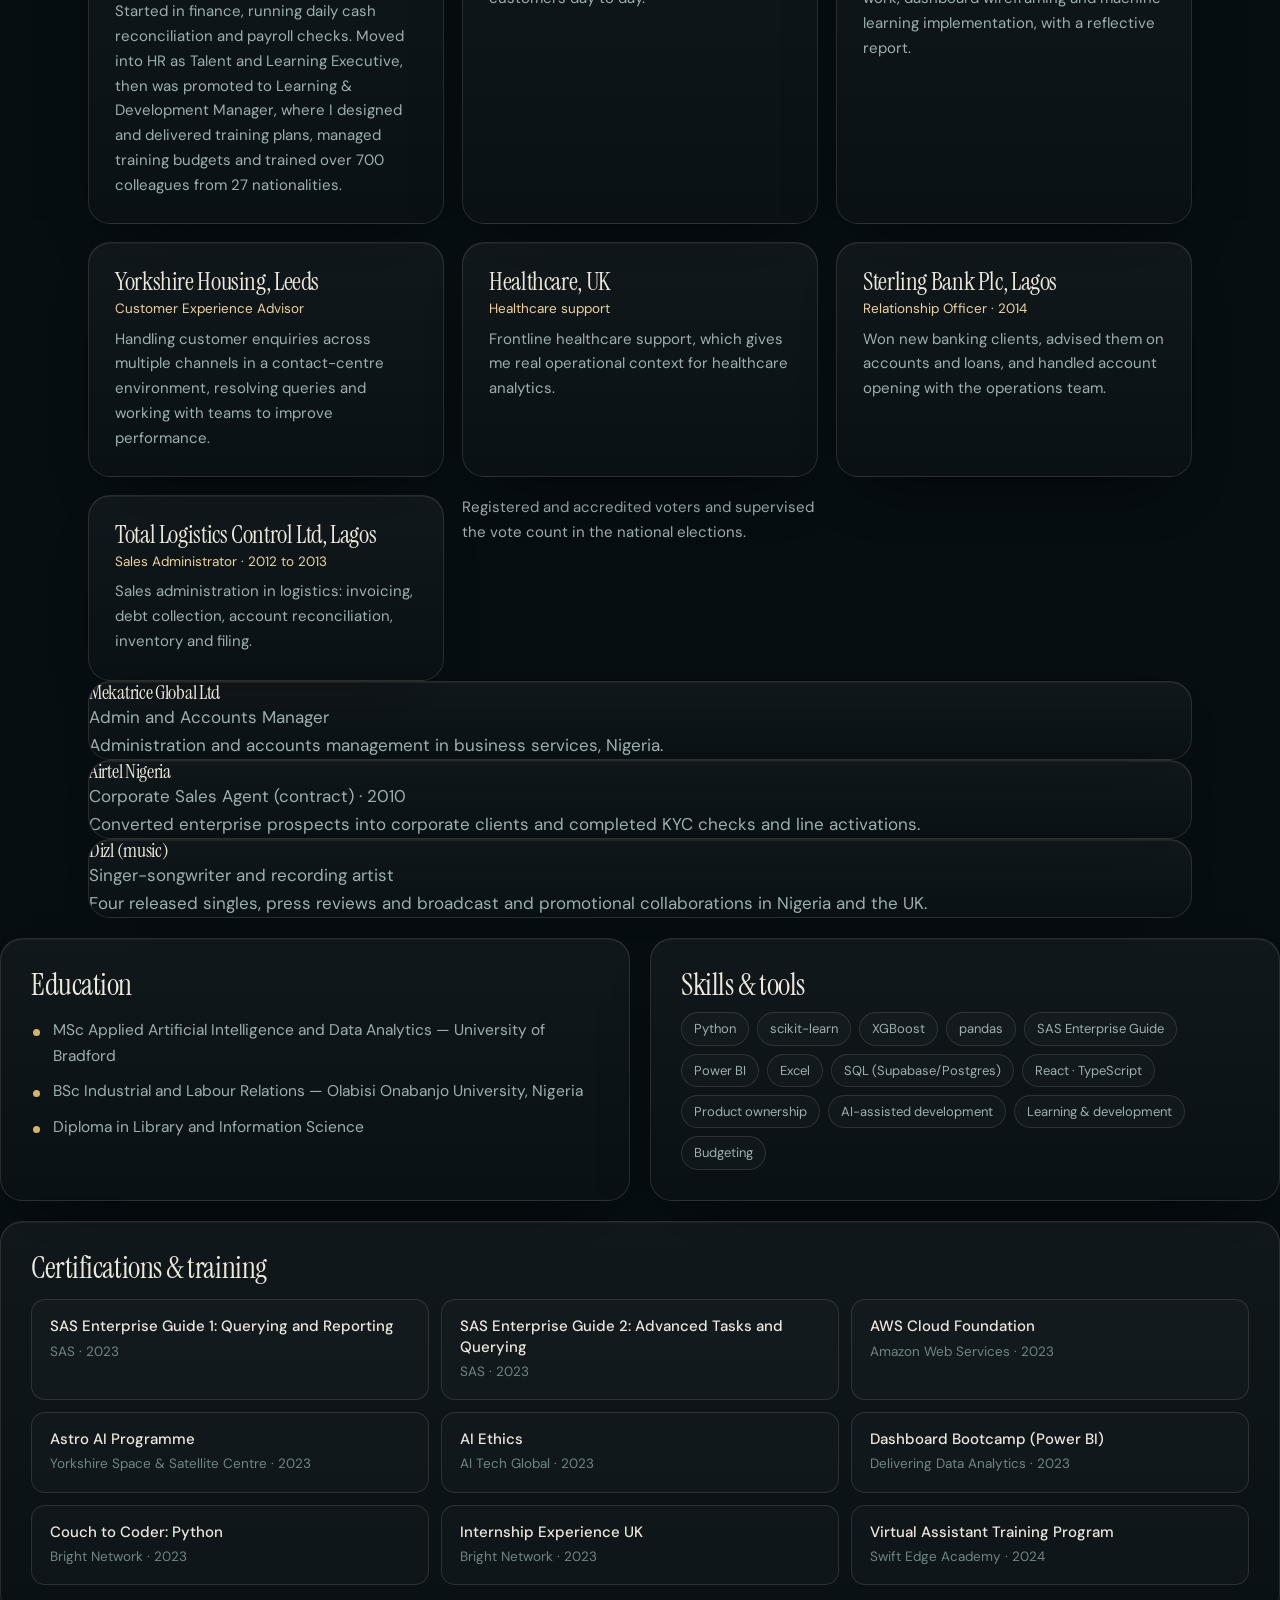
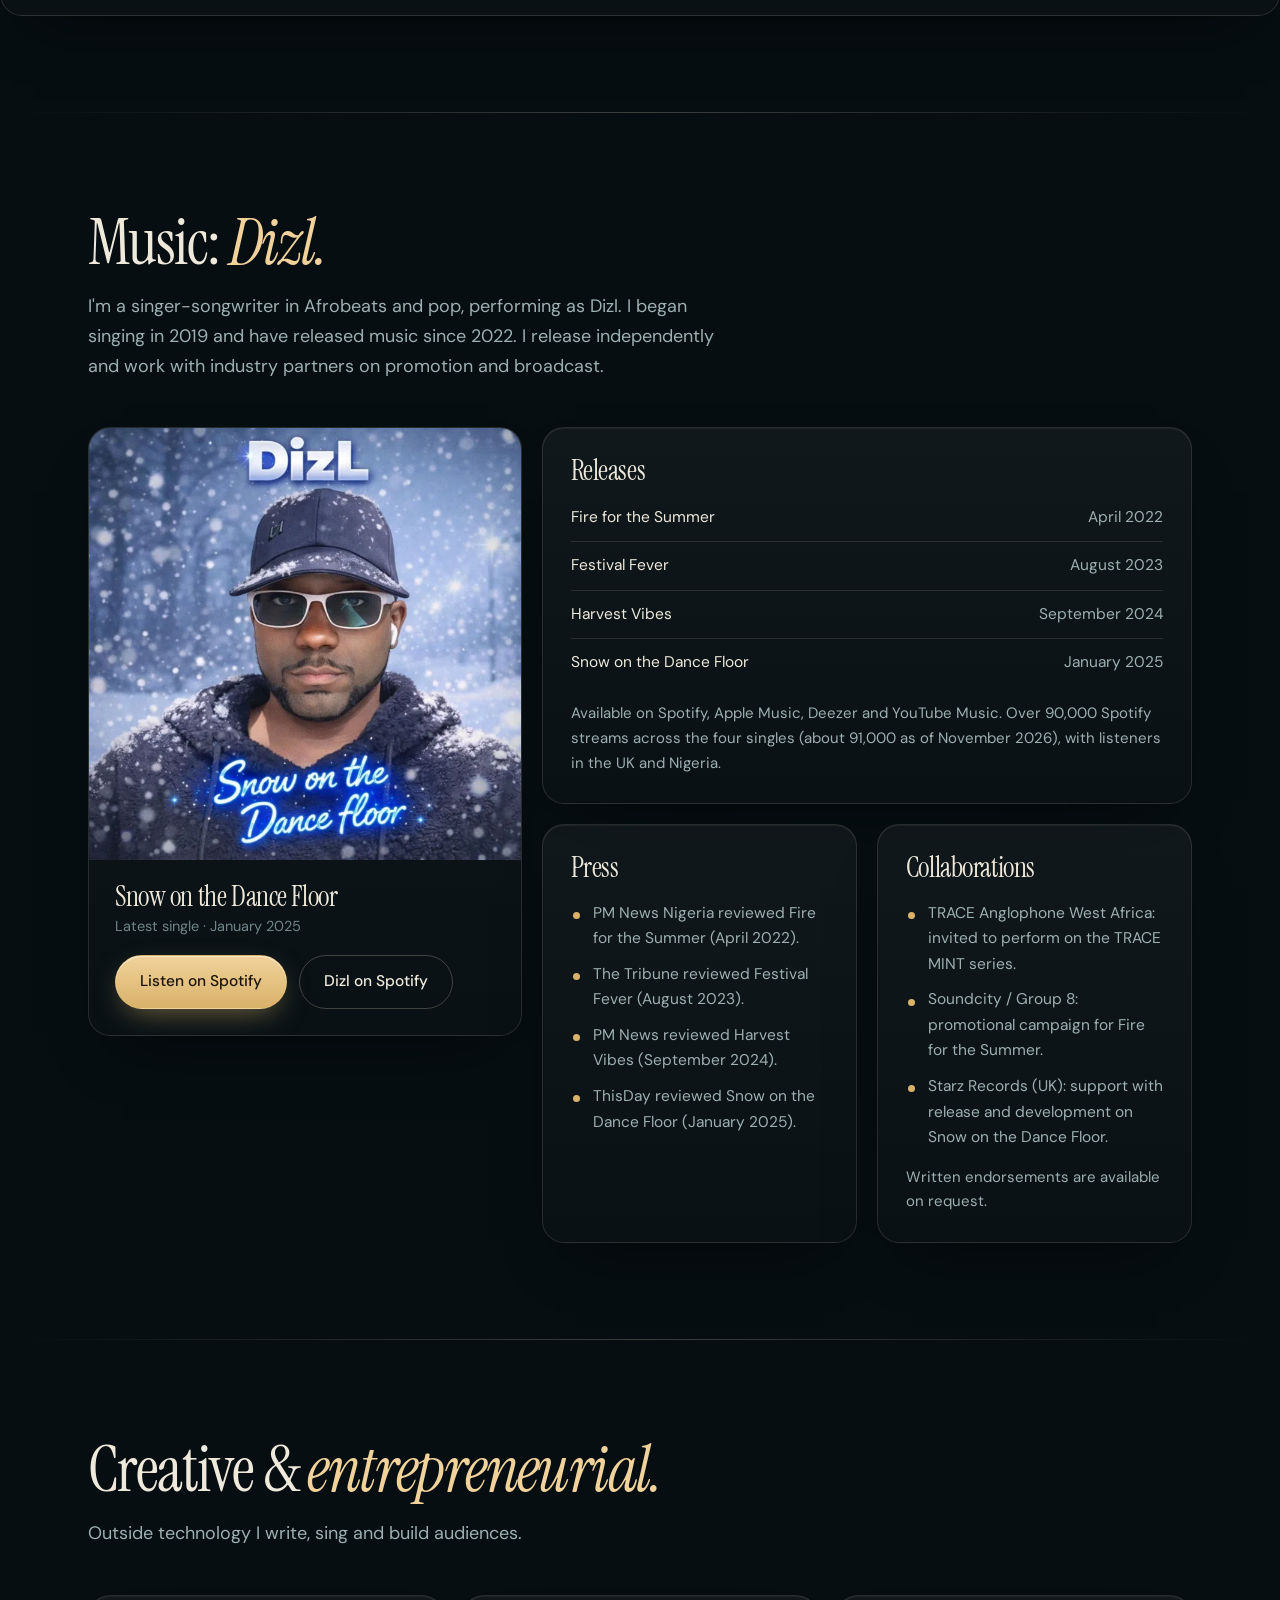
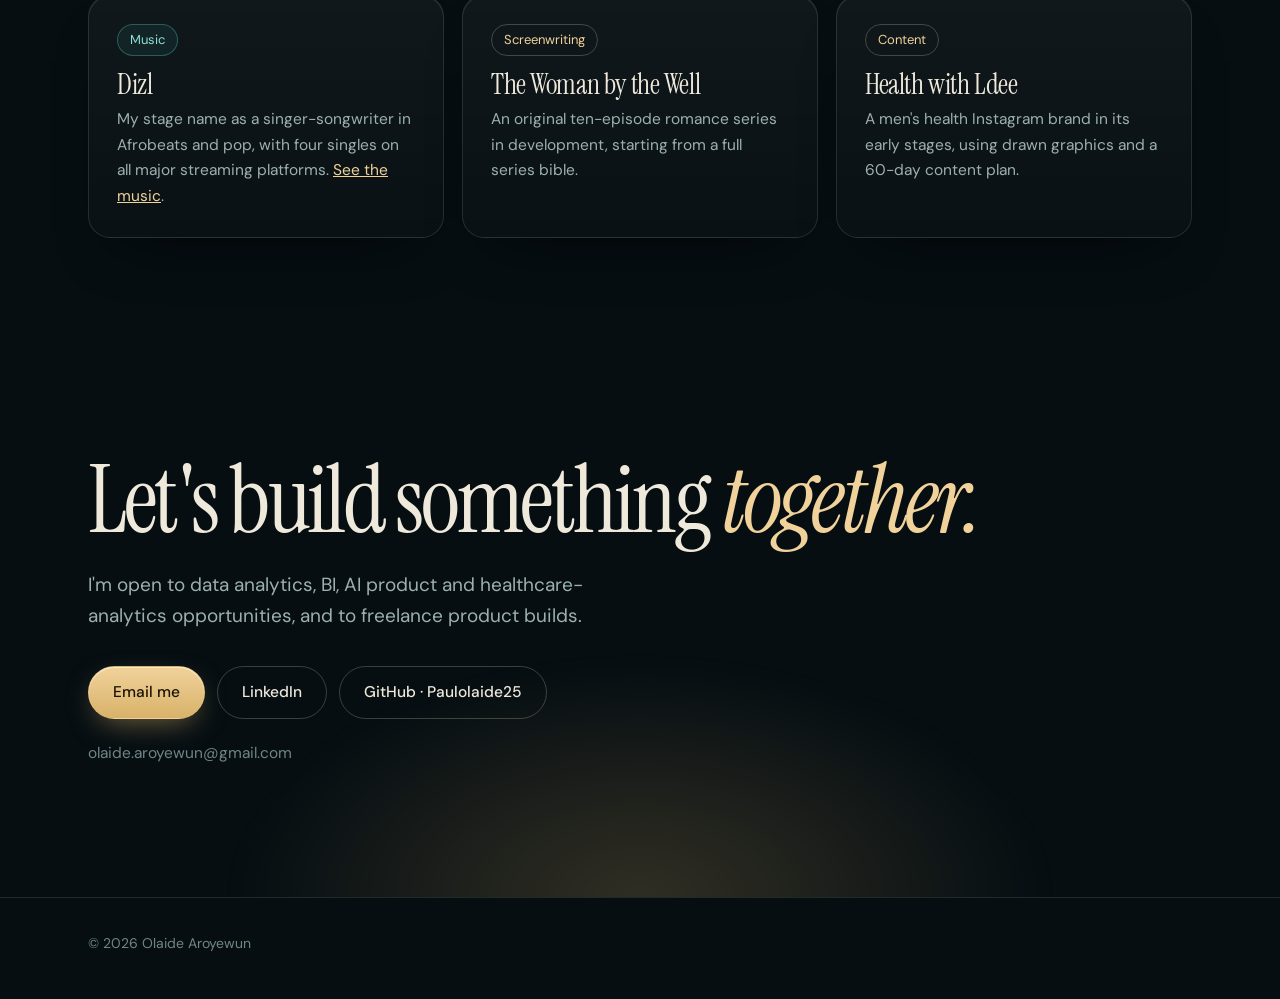
==== commit fe0e677d: "Remove INEC; set Mekatrice role to Admin and Accounts Manager Co-Authored-By: Claude Sonnet 5.5 <nor" ====
--- a/index.html
+++ b/index.html
@@ -507,9 +507,8 @@
     <div class="surf"><h3>Yorkshire Housing, Leeds</h3><div class="role">Customer Experience Advisor</div><p>Handling customer enquiries across multiple channels in a contact-centre environment, resolving queries and working with teams to improve performance.</p></div>
     <div class="surf"><h3>Healthcare, UK</h3><div class="role">Healthcare support</div><p>Frontline healthcare support, which gives me real operational context for healthcare analytics.</p></div>
     <div class="surf"><h3>Sterling Bank Plc, Lagos</h3><div class="role">Relationship Officer · 2014</div><p>Won new banking clients, advised them on accounts and loans, and handled account opening with the operations team.</p></div>
-    <div class="surf"><h3>Total Logistics Control Ltd, Lagos</h3><div class="role">Sales Administrator · 2012 to 2013</div><p>Sales administration in logistics: invoicing, debt collection, account reconciliation, inventory and filing.</p></div>
-    <div class="surf"><h3>Independent National Electoral Commission (INEC), Nigeria</h3><div class="role">Presiding Officer and Assistant Registration Officer · 2011</div><p>Registered and accredited voters and supervised the vote count in the national elections.</p></div>
-    <div class="surf"><h3>Mekatrice Global Ltd</h3><div class="role">Administration and operations</div><p>Administration and operations in business services, Nigeria.</p></div>
+    <div class="surf"><h3>Total Logistics Control Ltd, Lagos</h3><div class="role">Sales Administrator · 2012 to 2013</div><p>Sales administration in logistics: invoicing, debt collection, account reconciliation, inventory and filing.</p></div><p>Registered and accredited voters and supervised the vote count in the national elections.</p></div>
+    <div class="surf"><h3>Mekatrice Global Ltd</h3><div class="role">Admin and Accounts Manager</div><p>Administration and accounts management in business services, Nigeria.</p></div>
     <div class="surf"><h3>Airtel Nigeria</h3><div class="role">Corporate Sales Agent (contract) · 2010</div><p>Converted enterprise prospects into corporate clients and completed KYC checks and line activations.</p></div>
     <div class="surf"><h3>Dizl (music)</h3><div class="role">Singer-songwriter and recording artist</div><p>Four released singles, press reviews and broadcast and promotional collaborations in Nigeria and the UK.</p></div>
   </div>
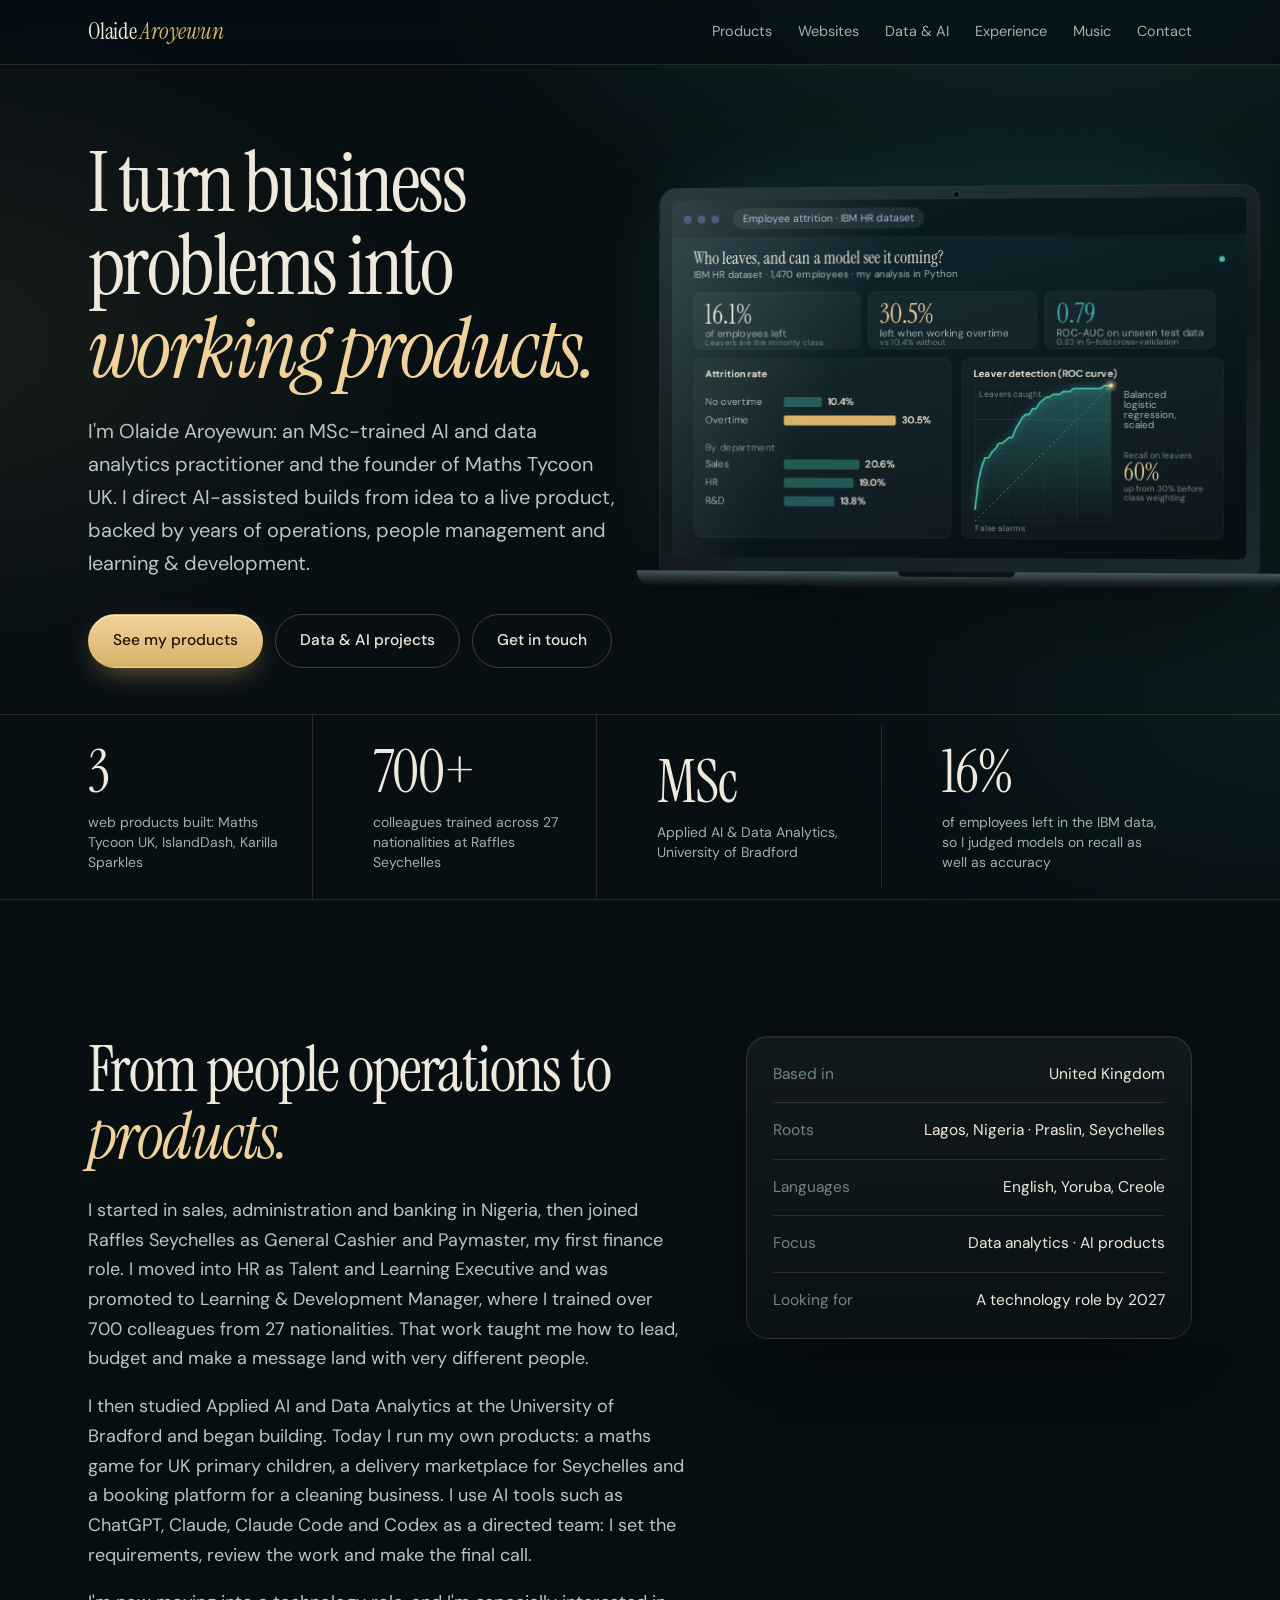
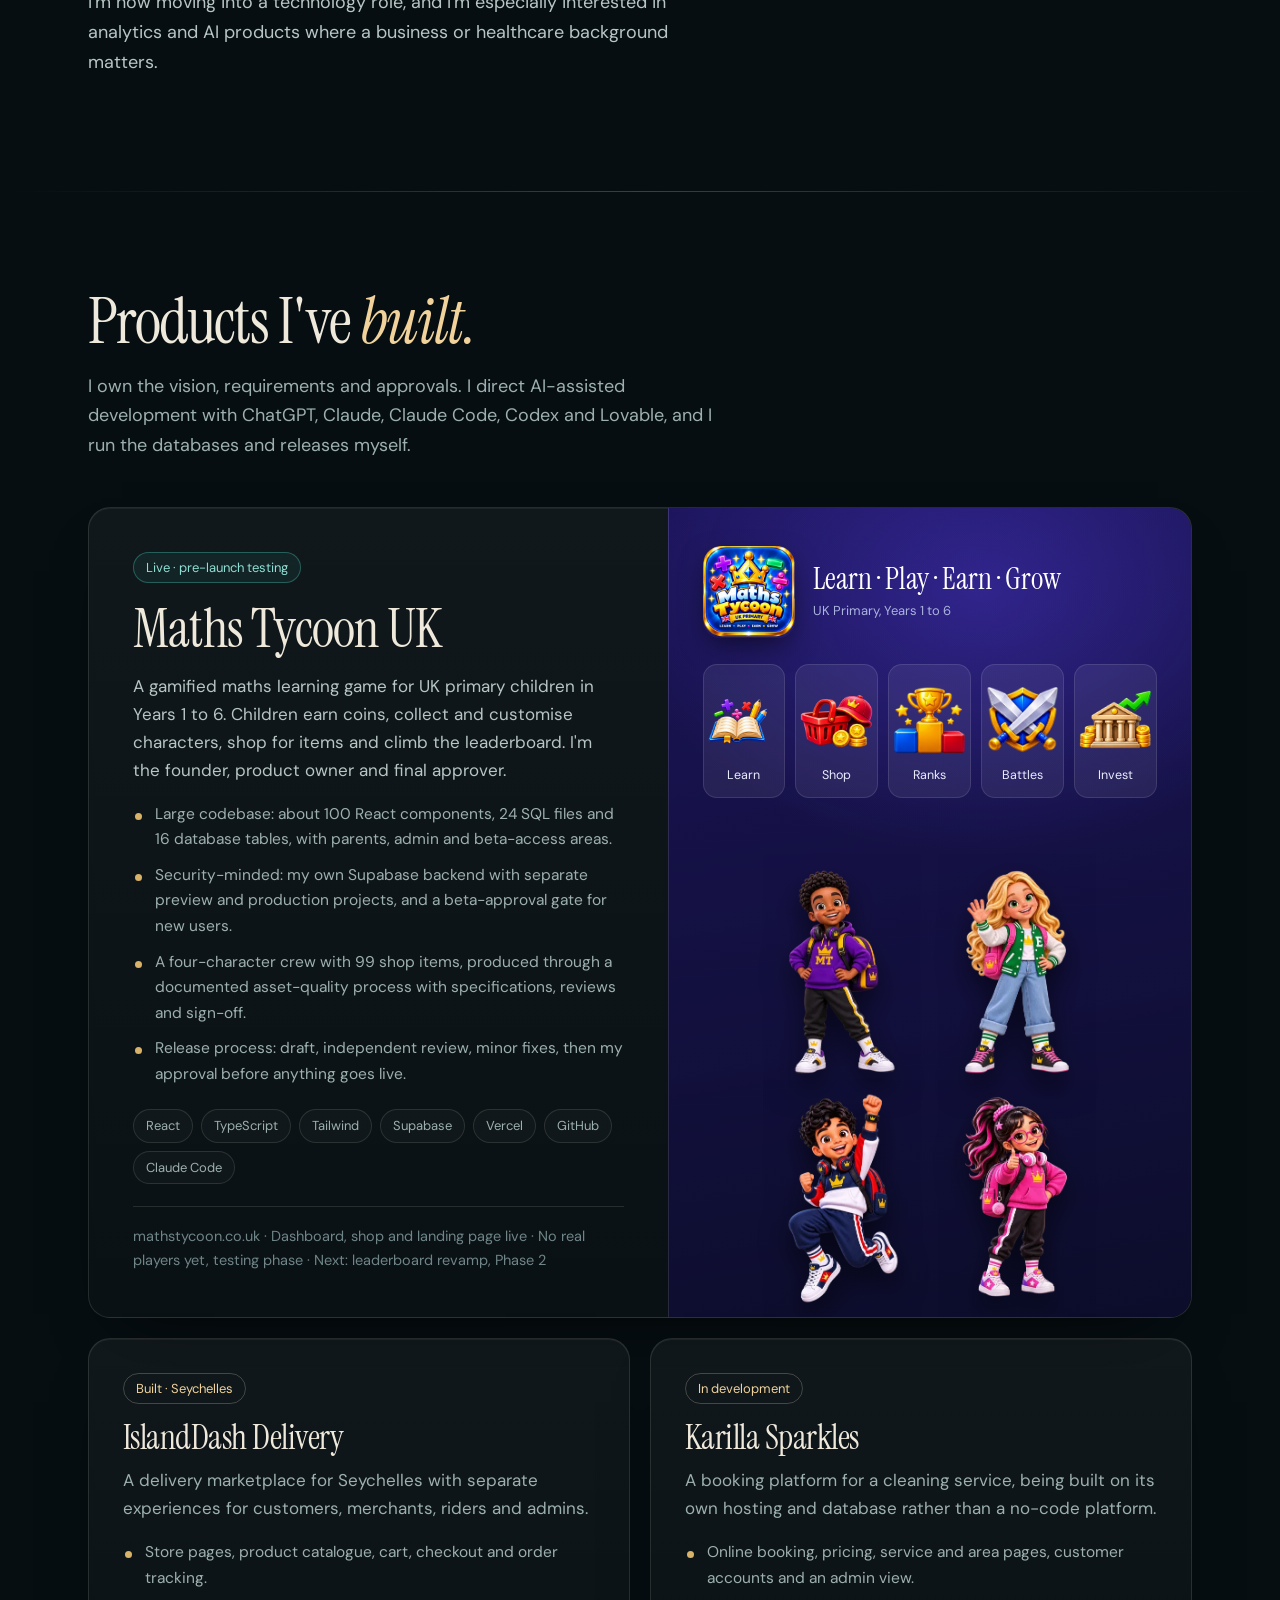
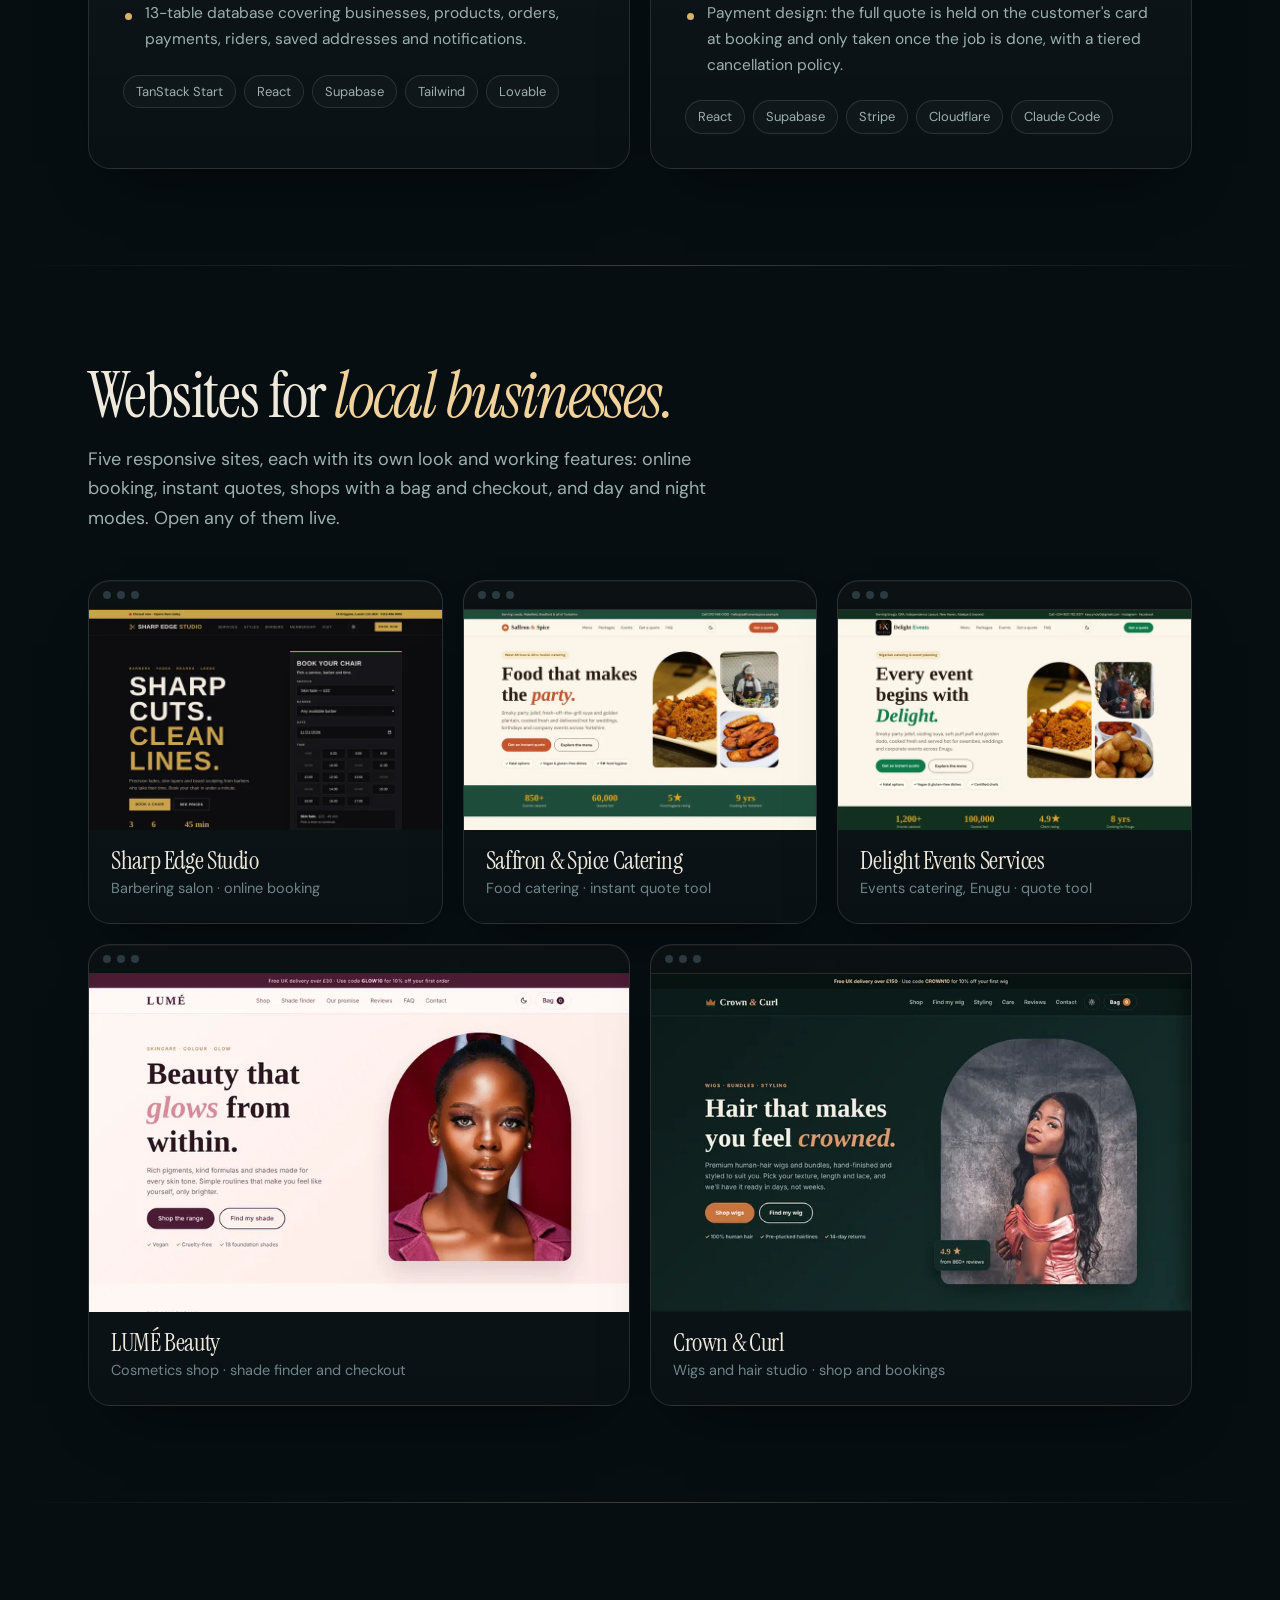
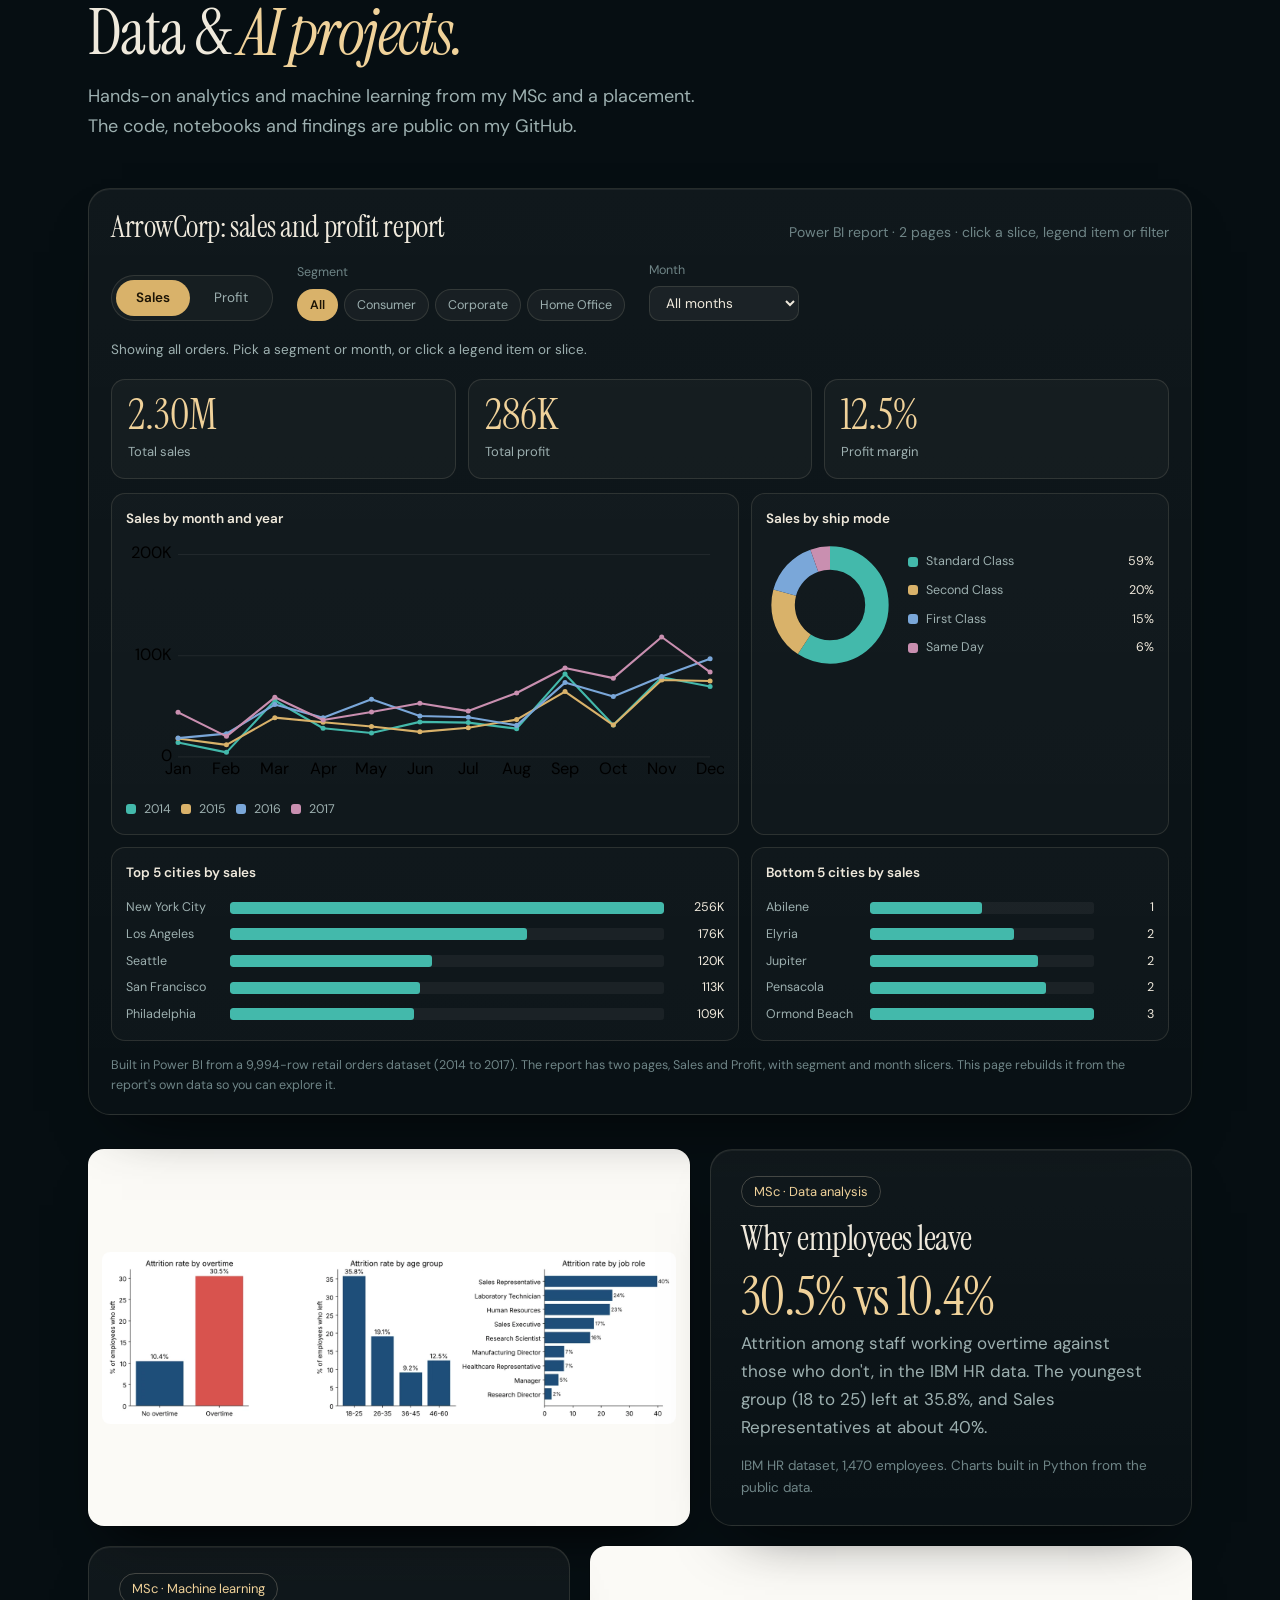
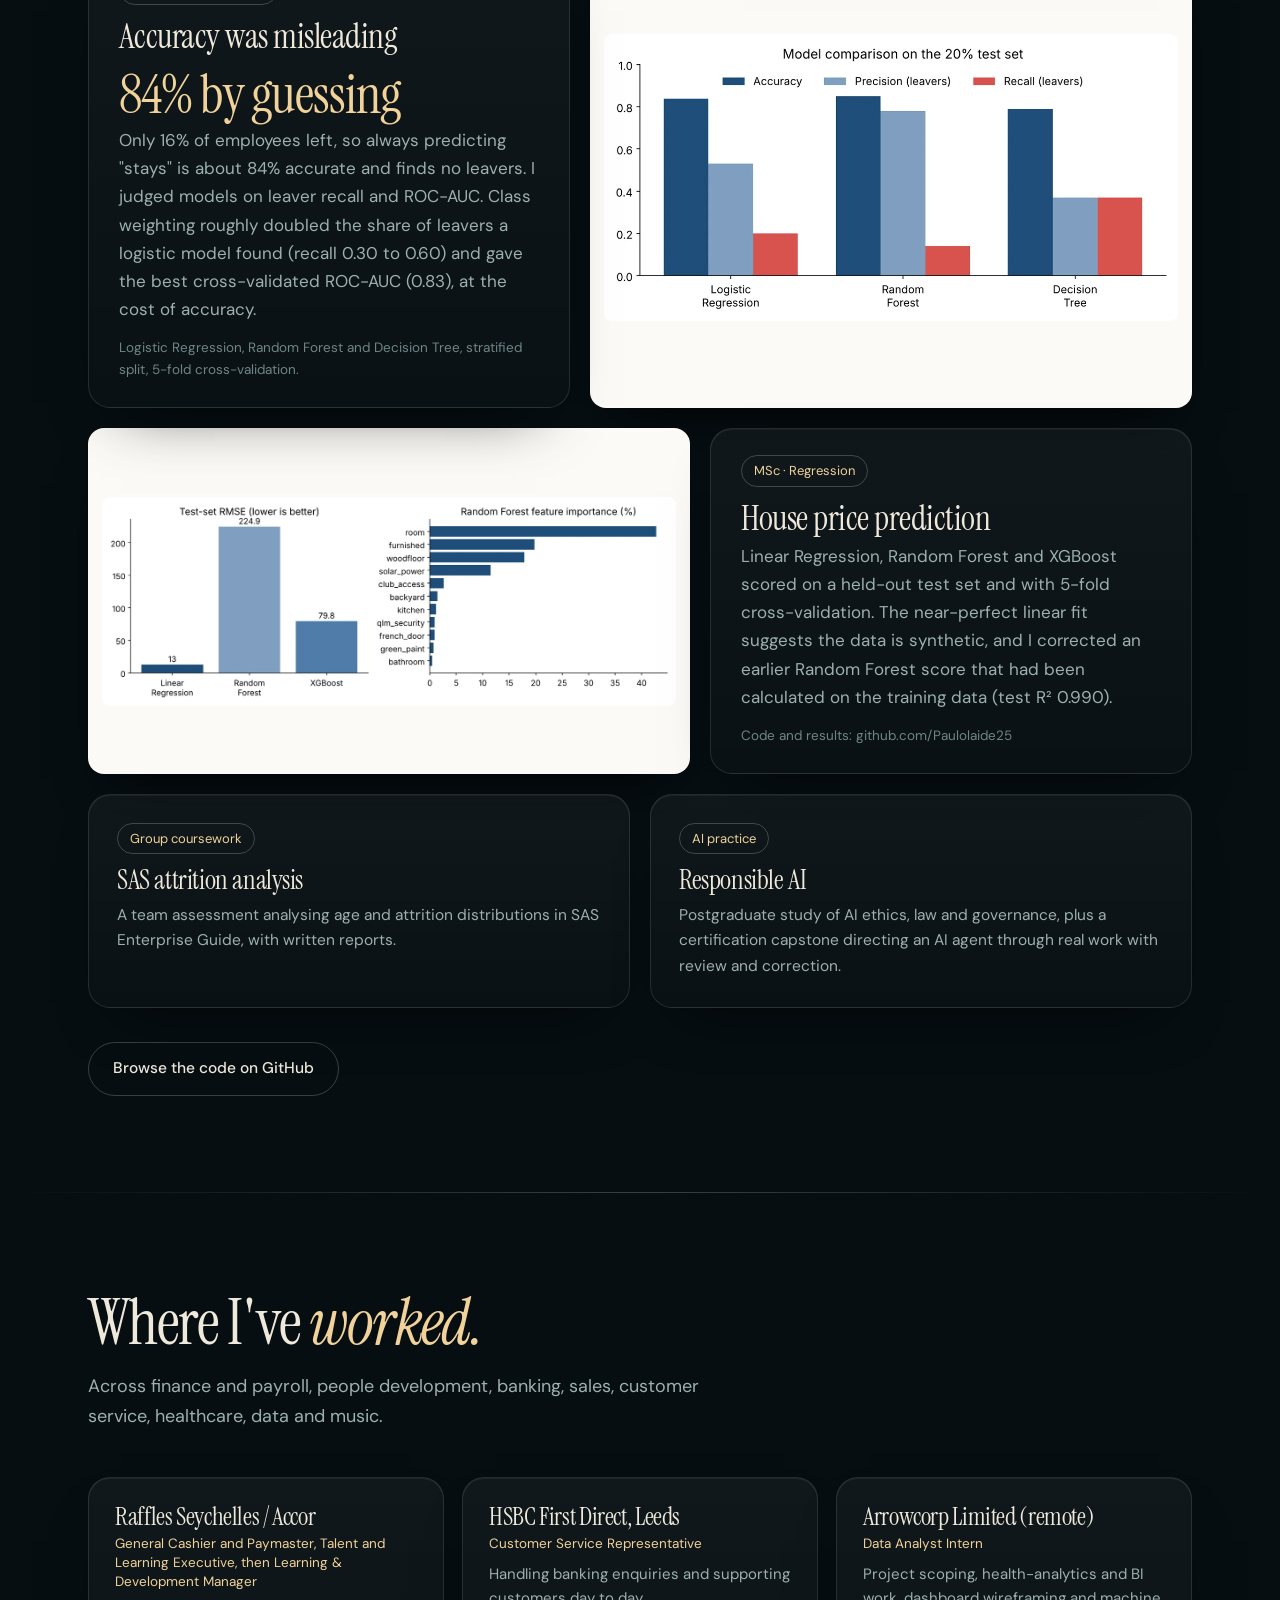
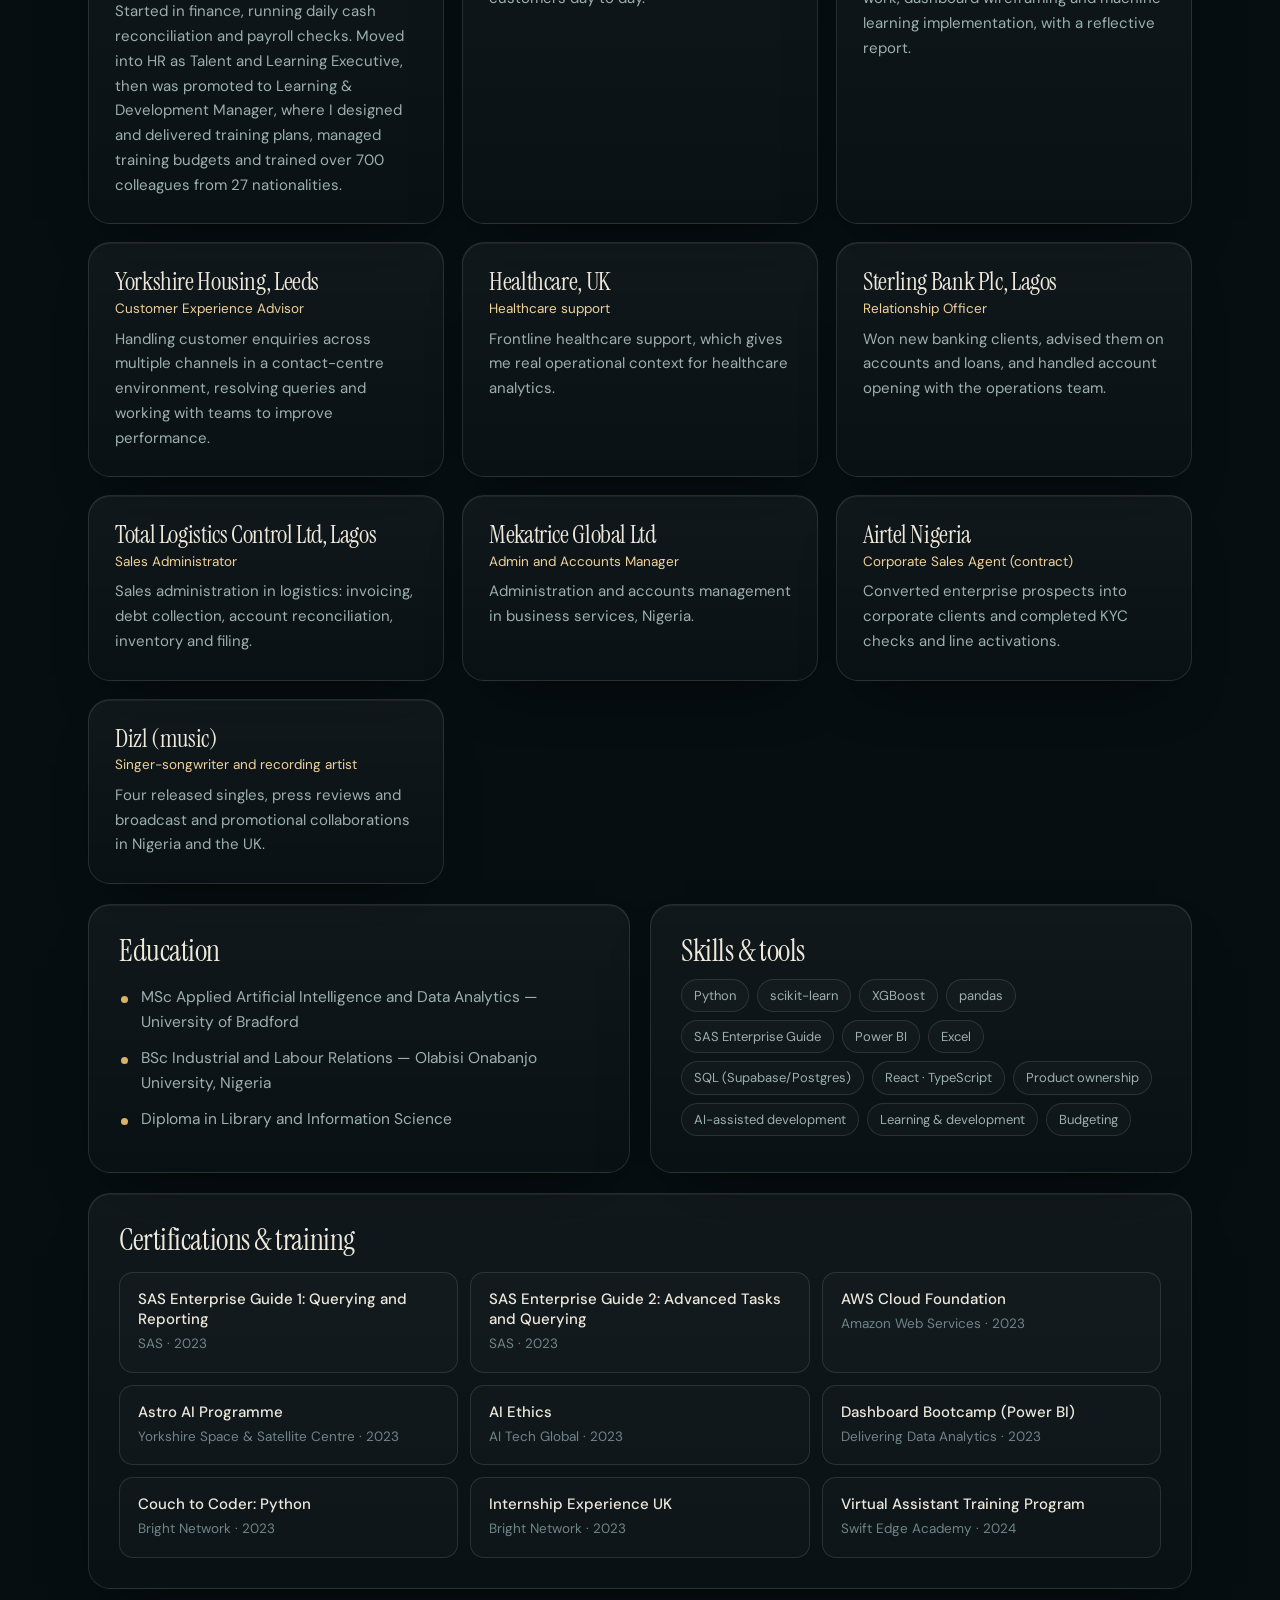
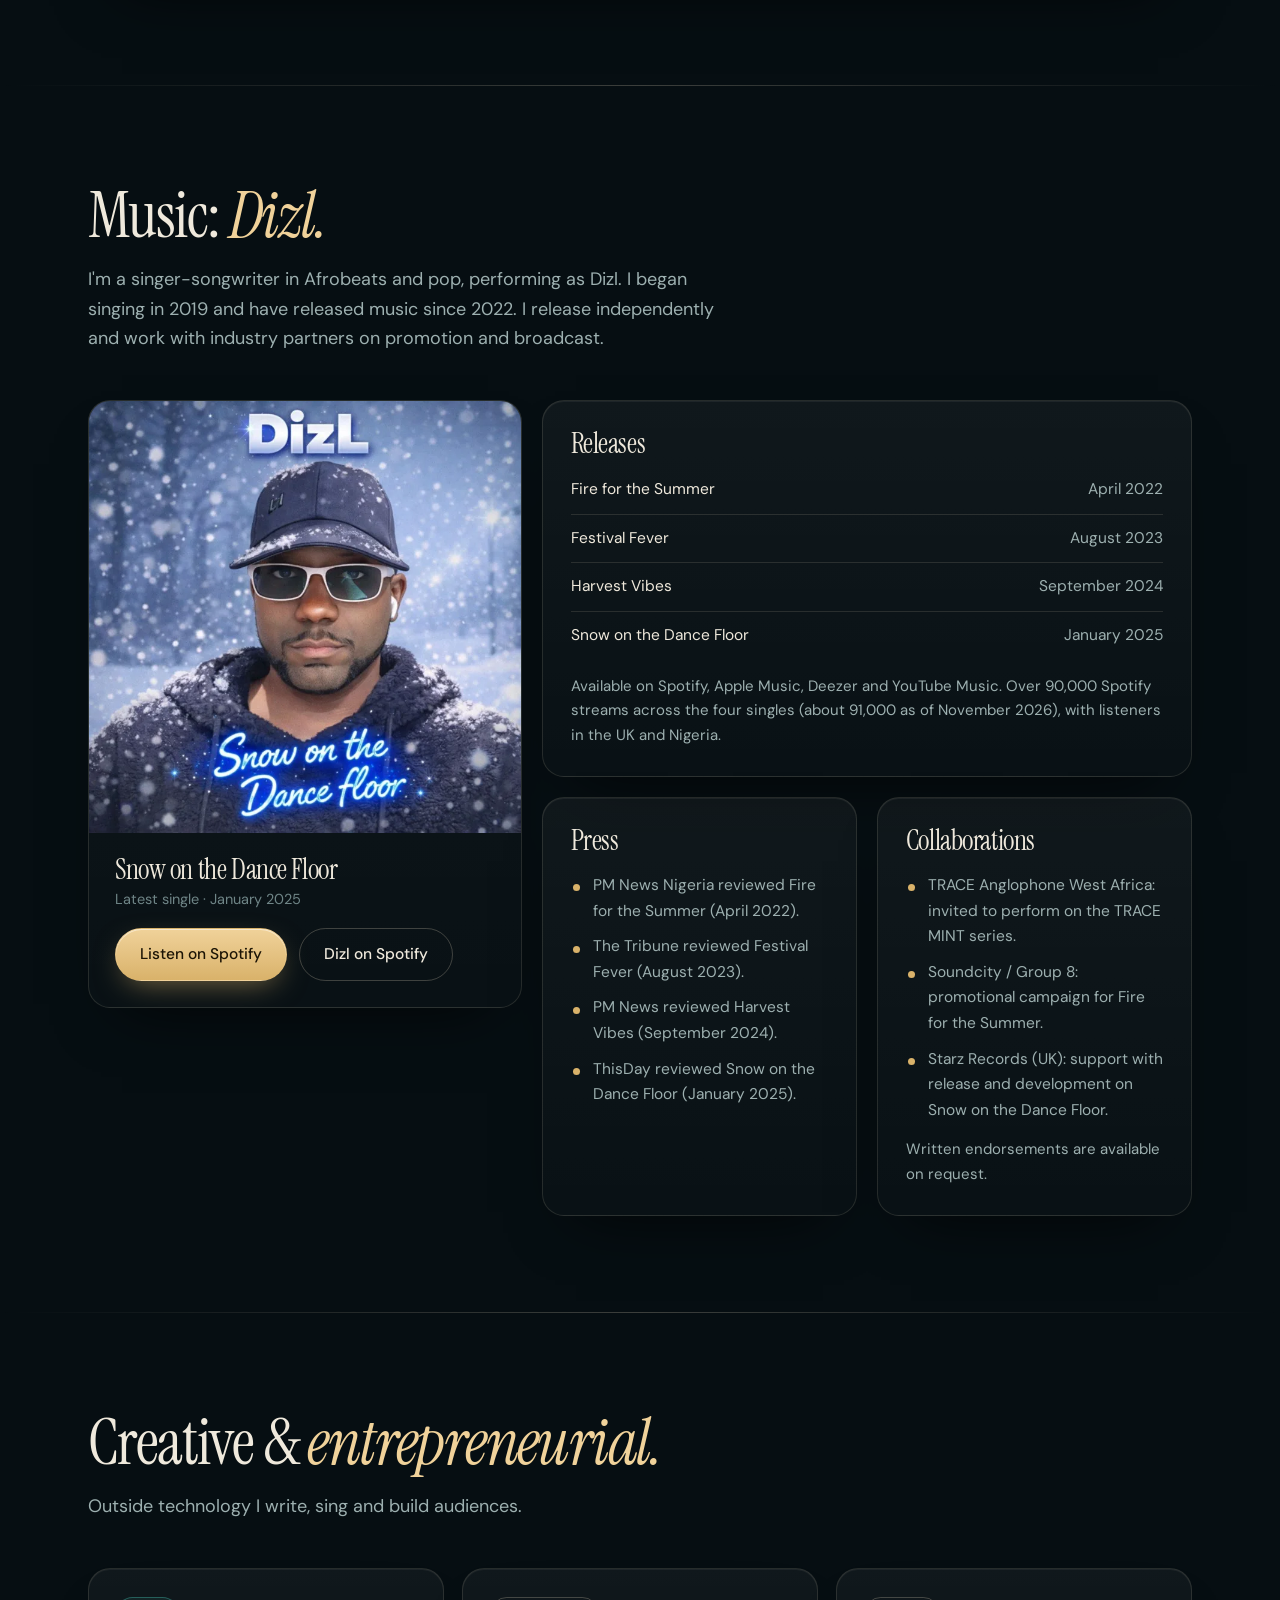
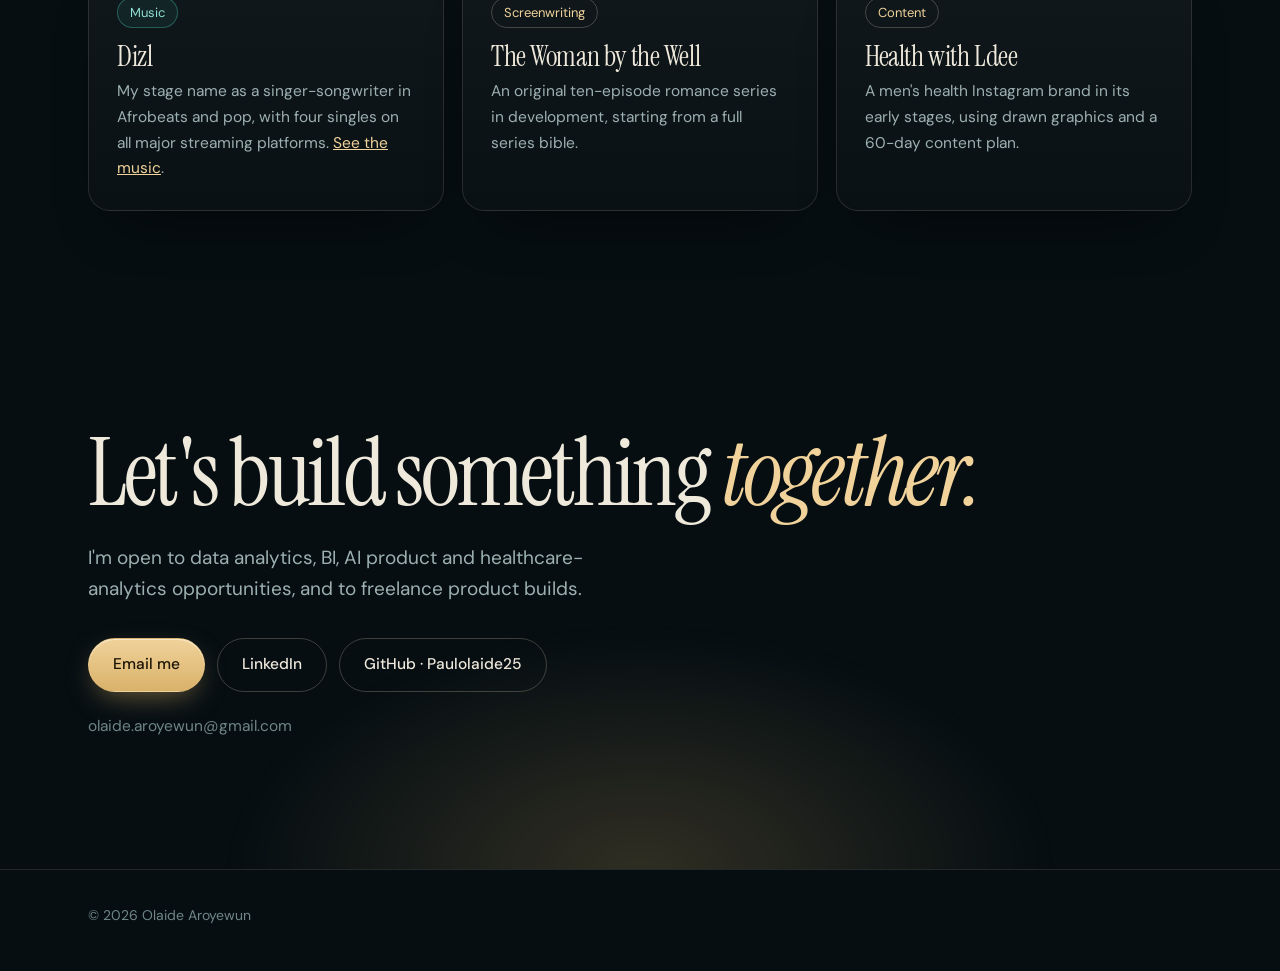
==== commit be574e78: "Fix broken work tiles left by INEC removal; remove dates from work history Co-Authored-By: Claude So" ====
--- a/index.html
+++ b/index.html
@@ -379,7 +379,7 @@
 <section id="about"><div class="wrap about">
   <div>
     <div class="sh" style="margin-bottom:26px"><h2>From people operations to <em>products.</em></h2></div>
-    <p>I started in sales, administration and banking in Nigeria, then joined Raffles Seychelles in 2015 as General Cashier and Paymaster, my first finance role. I moved into HR as Talent and Learning Executive and was promoted to Learning &amp; Development Manager, where I trained over 700 colleagues from 27 nationalities. That work taught me how to lead, budget and make a message land with very different people.</p>
+    <p>I started in sales, administration and banking in Nigeria, then joined Raffles Seychelles as General Cashier and Paymaster, my first finance role. I moved into HR as Talent and Learning Executive and was promoted to Learning &amp; Development Manager, where I trained over 700 colleagues from 27 nationalities. That work taught me how to lead, budget and make a message land with very different people.</p>
     <p>I then studied Applied AI and Data Analytics at the University of Bradford and began building. Today I run my own products: a maths game for UK primary children, a delivery marketplace for Seychelles and a booking platform for a cleaning business. I use AI tools such as ChatGPT, Claude, Claude Code and Codex as a directed team: I set the requirements, review the work and make the final call.</p>
     <p>I'm now moving into a technology role, and I'm especially interested in analytics and AI products where a business or healthcare background matters.</p>
   </div>
@@ -501,15 +501,15 @@
 <section id="experience"><div class="wrap">
   <div class="sh"><h2>Where I've <em>worked.</em></h2><p>Across finance and payroll, people development, banking, sales, customer service, healthcare, data and music.</p></div>
   <div class="xp">
-    <div class="surf"><h3>Raffles Seychelles / Accor</h3><div class="role">General Cashier and Paymaster, Talent and Learning Executive, then Learning &amp; Development Manager · 2015 to 2022</div><p>Started in finance, running daily cash reconciliation and payroll checks. Moved into HR as Talent and Learning Executive, then was promoted to Learning &amp; Development Manager, where I designed and delivered training plans, managed training budgets and trained over 700 colleagues from 27 nationalities.</p></div>
+    <div class="surf"><h3>Raffles Seychelles / Accor</h3><div class="role">General Cashier and Paymaster, Talent and Learning Executive, then Learning &amp; Development Manager</div><p>Started in finance, running daily cash reconciliation and payroll checks. Moved into HR as Talent and Learning Executive, then was promoted to Learning &amp; Development Manager, where I designed and delivered training plans, managed training budgets and trained over 700 colleagues from 27 nationalities.</p></div>
     <div class="surf"><h3>HSBC First Direct, Leeds</h3><div class="role">Customer Service Representative</div><p>Handling banking enquiries and supporting customers day to day.</p></div>
     <div class="surf"><h3>Arrowcorp Limited (remote)</h3><div class="role">Data Analyst Intern</div><p>Project scoping, health-analytics and BI work, dashboard wireframing and machine learning implementation, with a reflective report.</p></div>
     <div class="surf"><h3>Yorkshire Housing, Leeds</h3><div class="role">Customer Experience Advisor</div><p>Handling customer enquiries across multiple channels in a contact-centre environment, resolving queries and working with teams to improve performance.</p></div>
     <div class="surf"><h3>Healthcare, UK</h3><div class="role">Healthcare support</div><p>Frontline healthcare support, which gives me real operational context for healthcare analytics.</p></div>
-    <div class="surf"><h3>Sterling Bank Plc, Lagos</h3><div class="role">Relationship Officer · 2014</div><p>Won new banking clients, advised them on accounts and loans, and handled account opening with the operations team.</p></div>
-    <div class="surf"><h3>Total Logistics Control Ltd, Lagos</h3><div class="role">Sales Administrator · 2012 to 2013</div><p>Sales administration in logistics: invoicing, debt collection, account reconciliation, inventory and filing.</p></div><p>Registered and accredited voters and supervised the vote count in the national elections.</p></div>
+    <div class="surf"><h3>Sterling Bank Plc, Lagos</h3><div class="role">Relationship Officer</div><p>Won new banking clients, advised them on accounts and loans, and handled account opening with the operations team.</p></div>
+    <div class="surf"><h3>Total Logistics Control Ltd, Lagos</h3><div class="role">Sales Administrator</div><p>Sales administration in logistics: invoicing, debt collection, account reconciliation, inventory and filing.</p></div>
     <div class="surf"><h3>Mekatrice Global Ltd</h3><div class="role">Admin and Accounts Manager</div><p>Administration and accounts management in business services, Nigeria.</p></div>
-    <div class="surf"><h3>Airtel Nigeria</h3><div class="role">Corporate Sales Agent (contract) · 2010</div><p>Converted enterprise prospects into corporate clients and completed KYC checks and line activations.</p></div>
+    <div class="surf"><h3>Airtel Nigeria</h3><div class="role">Corporate Sales Agent (contract)</div><p>Converted enterprise prospects into corporate clients and completed KYC checks and line activations.</p></div>
     <div class="surf"><h3>Dizl (music)</h3><div class="role">Singer-songwriter and recording artist</div><p>Four released singles, press reviews and broadcast and promotional collaborations in Nigeria and the UK.</p></div>
   </div>
   <div class="two">
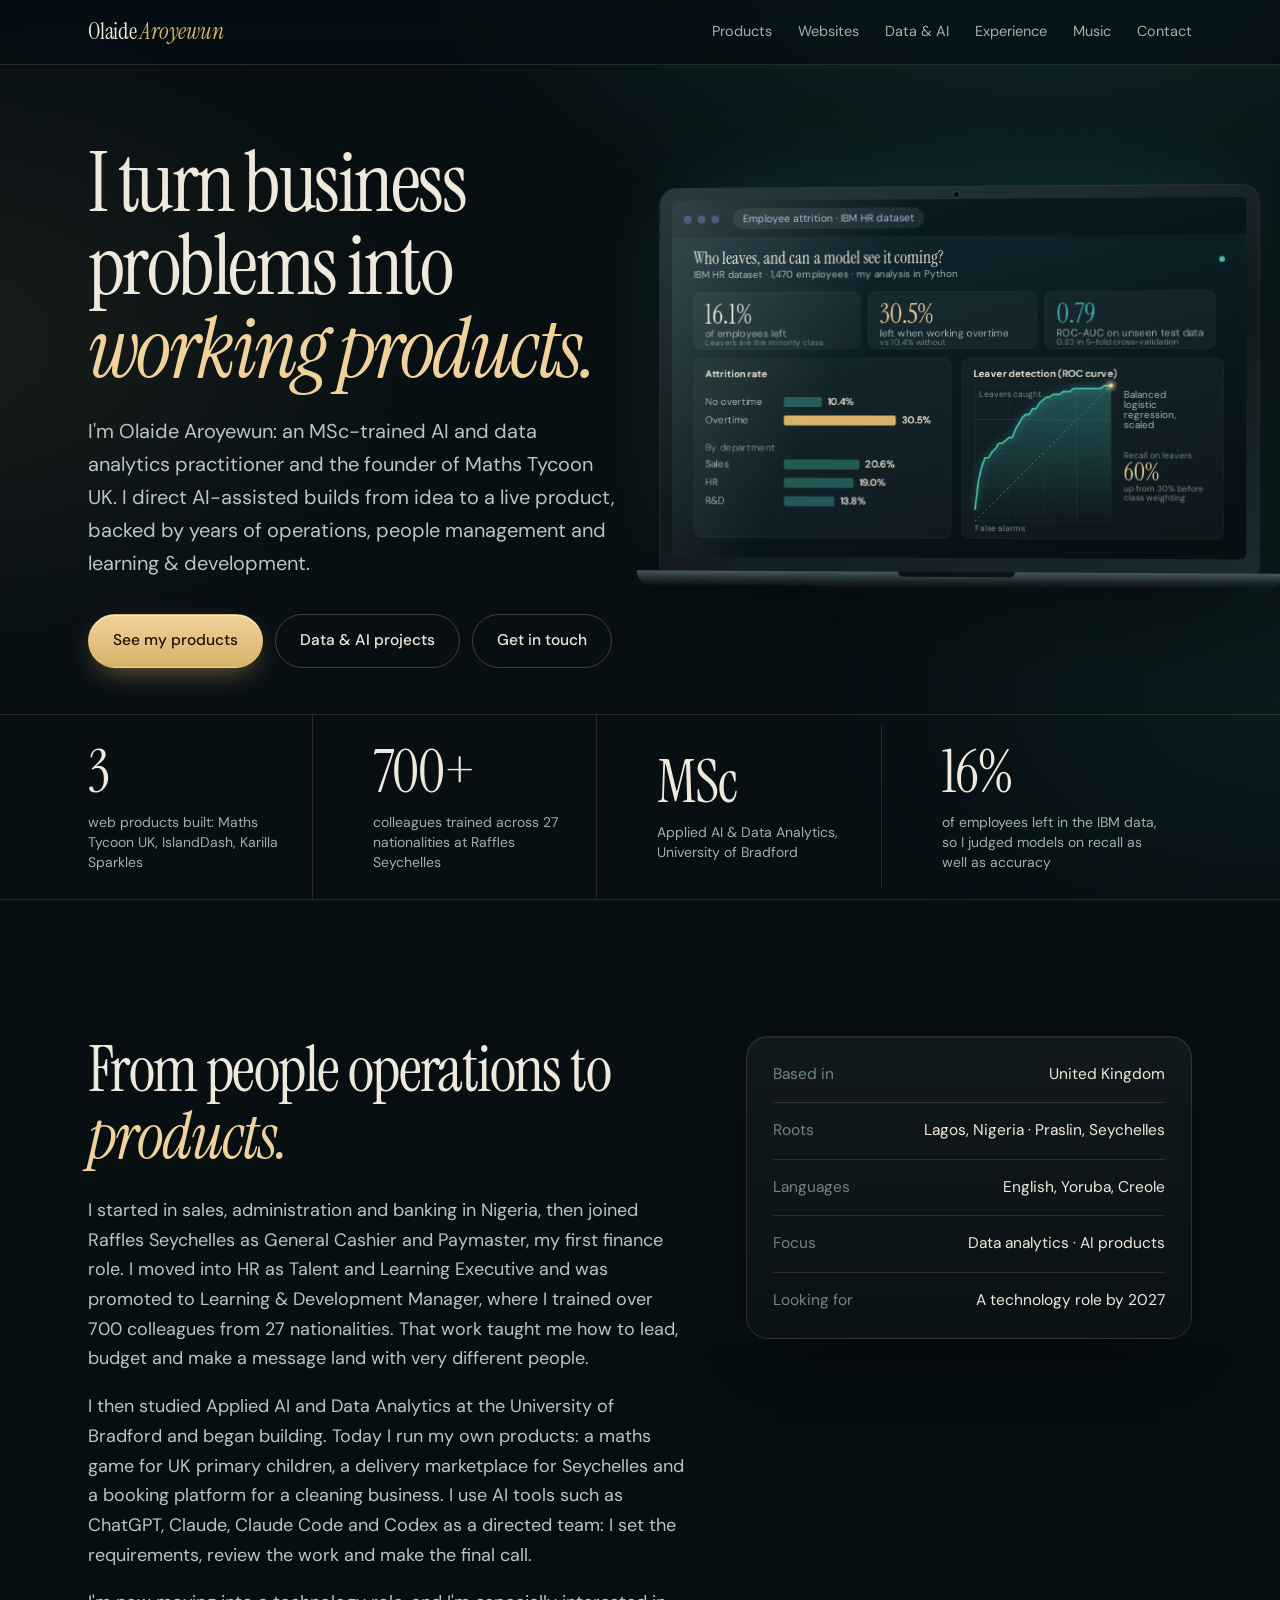
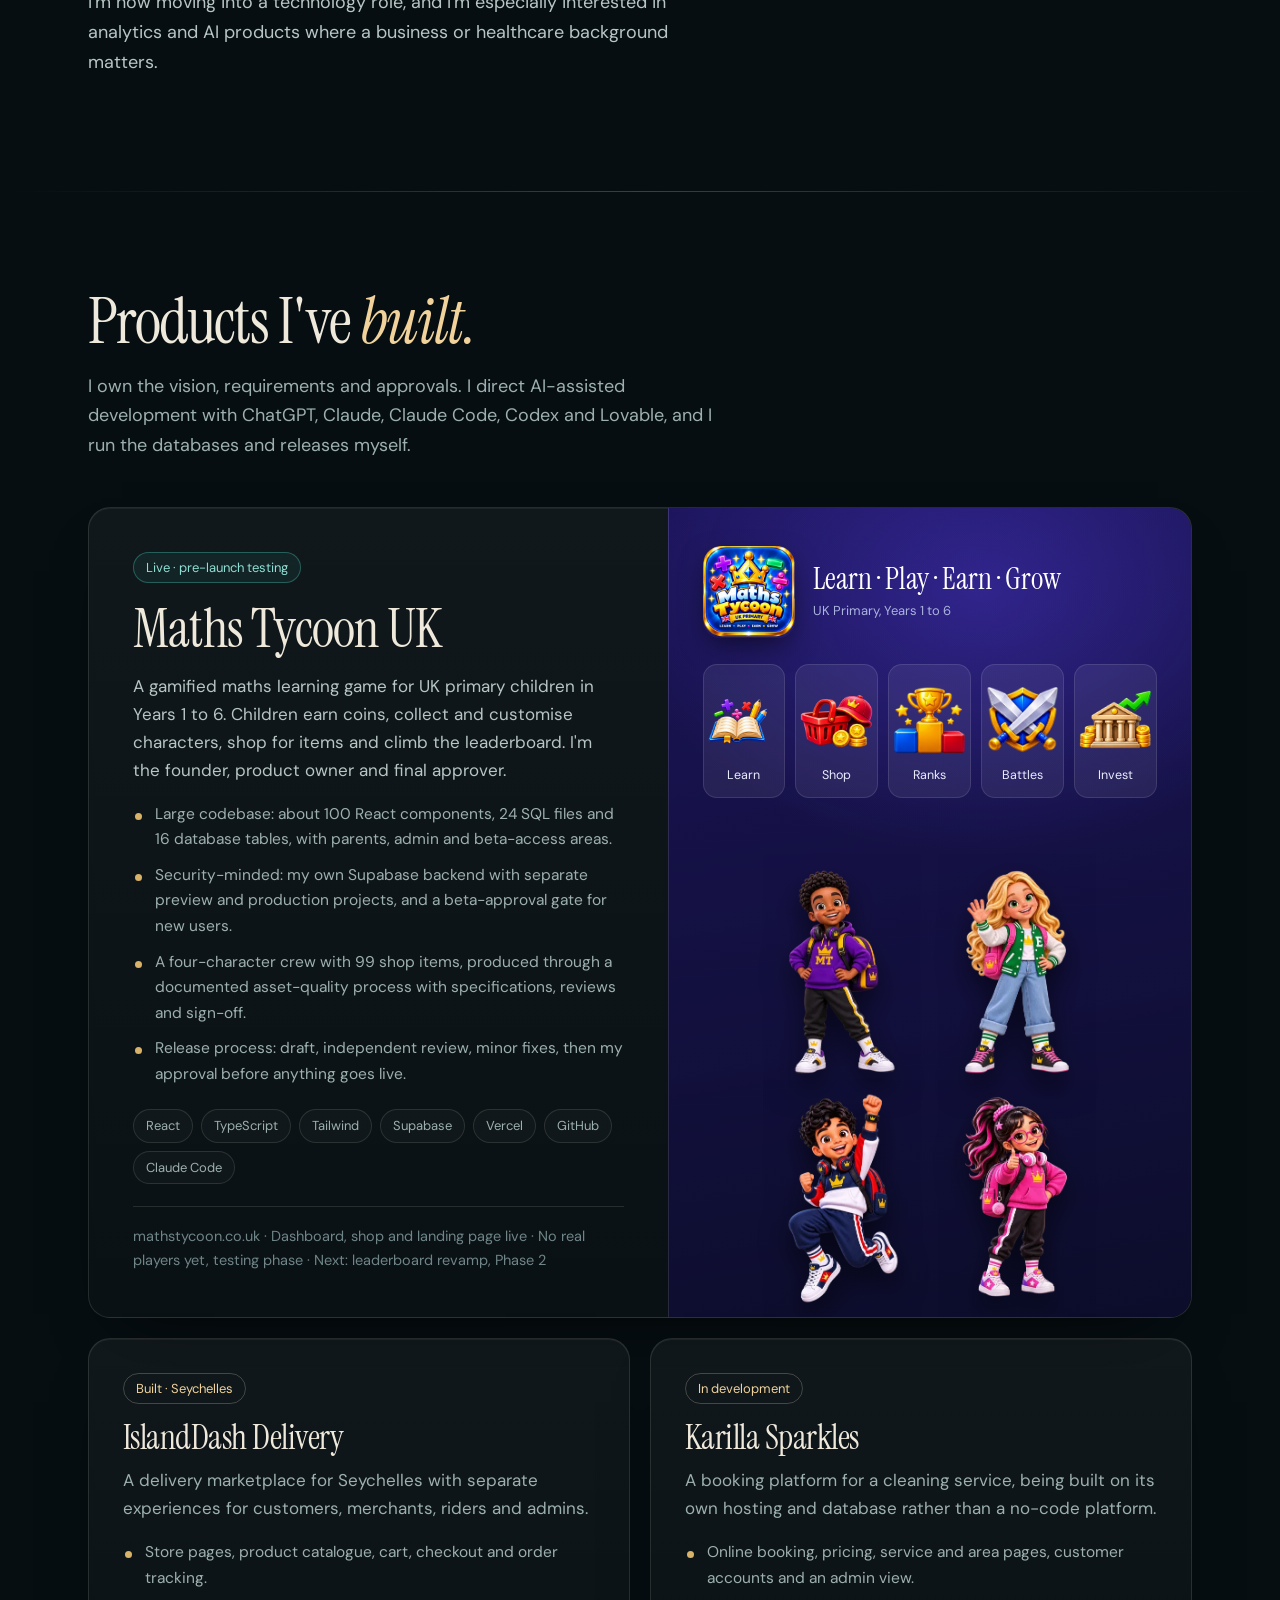
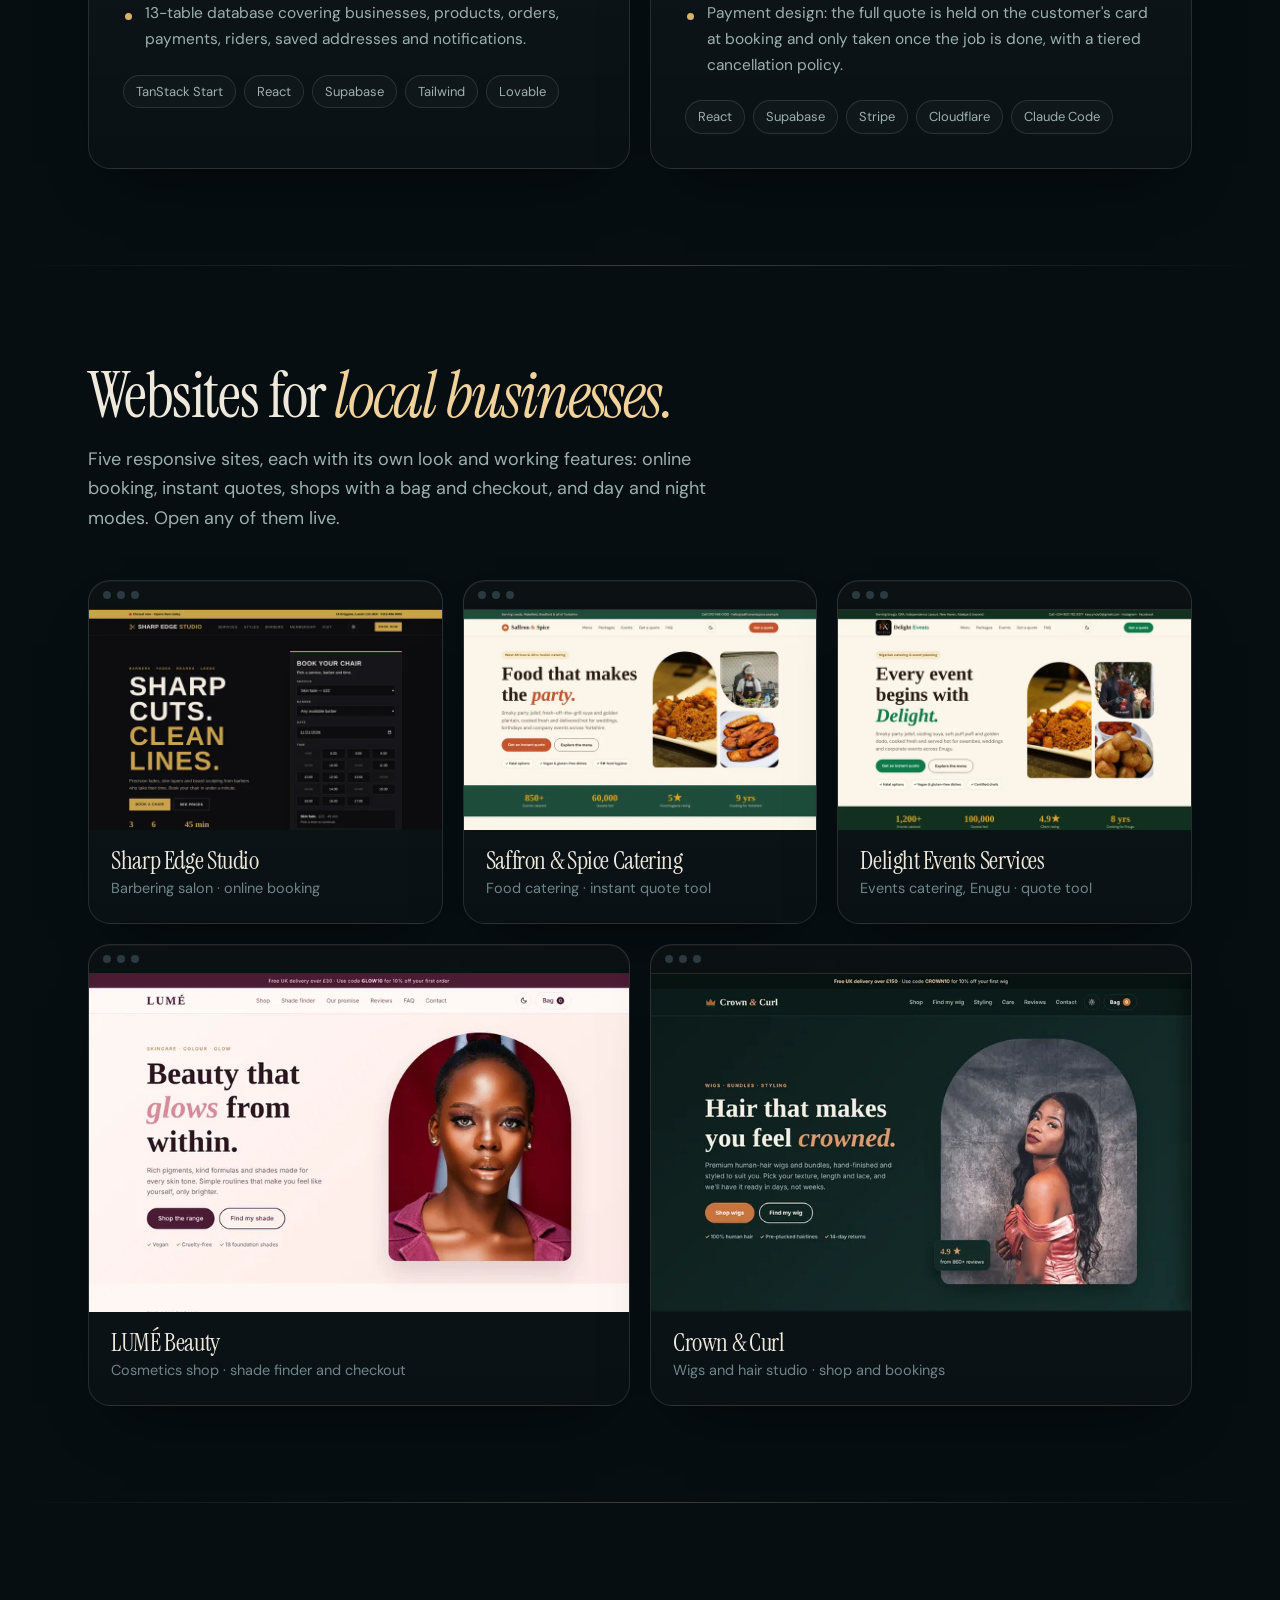
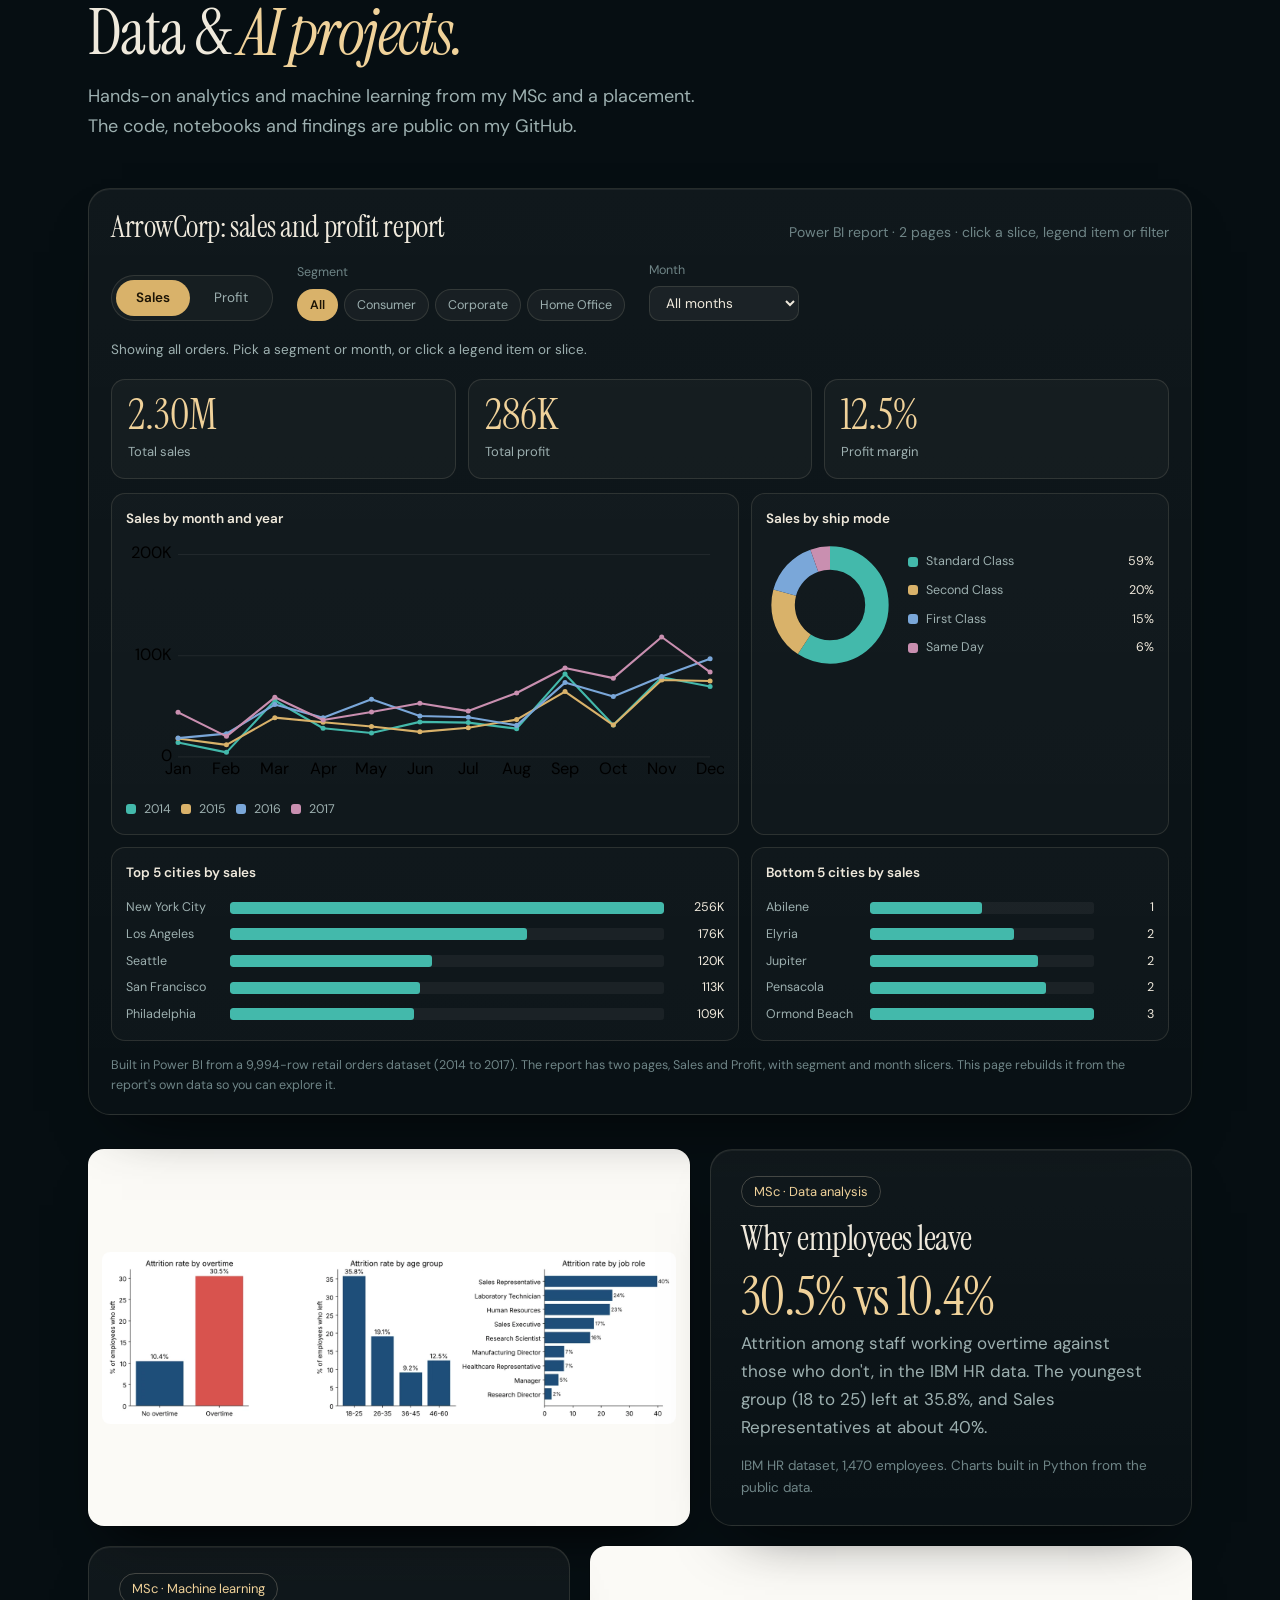
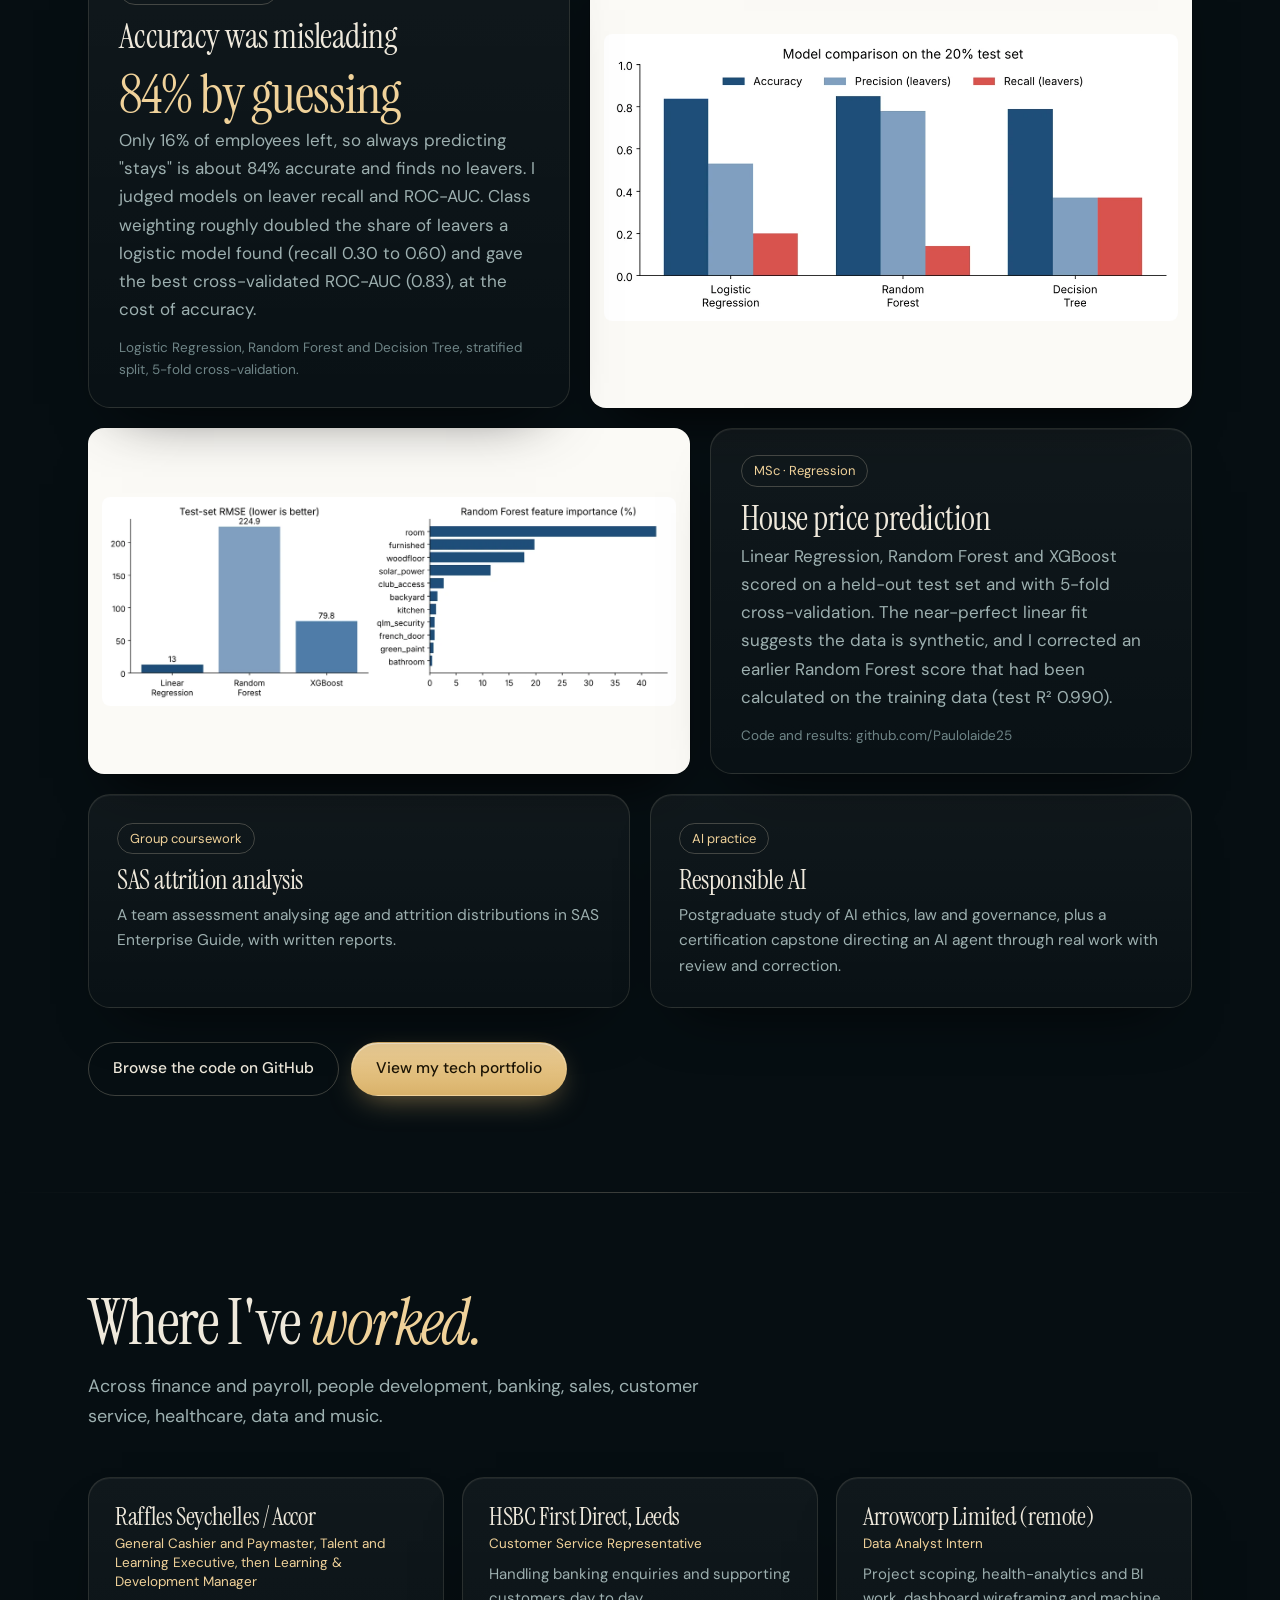
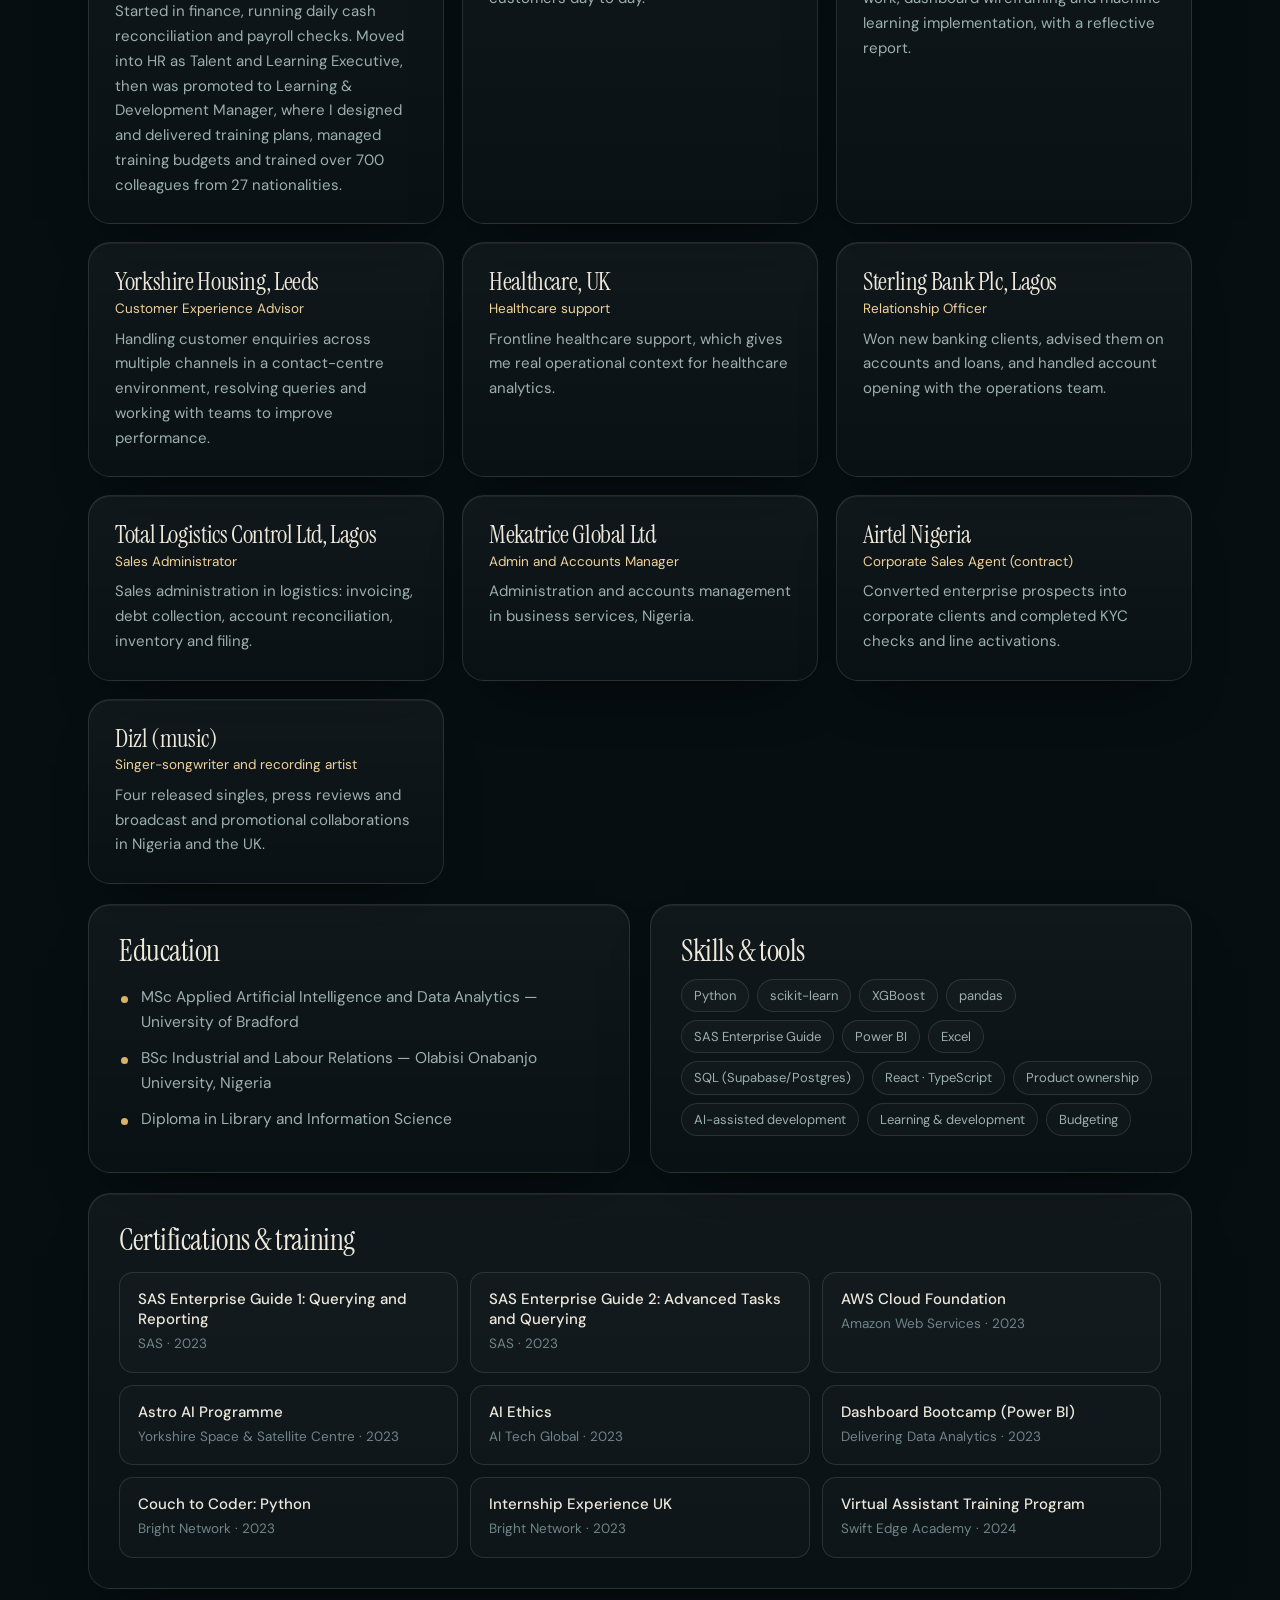
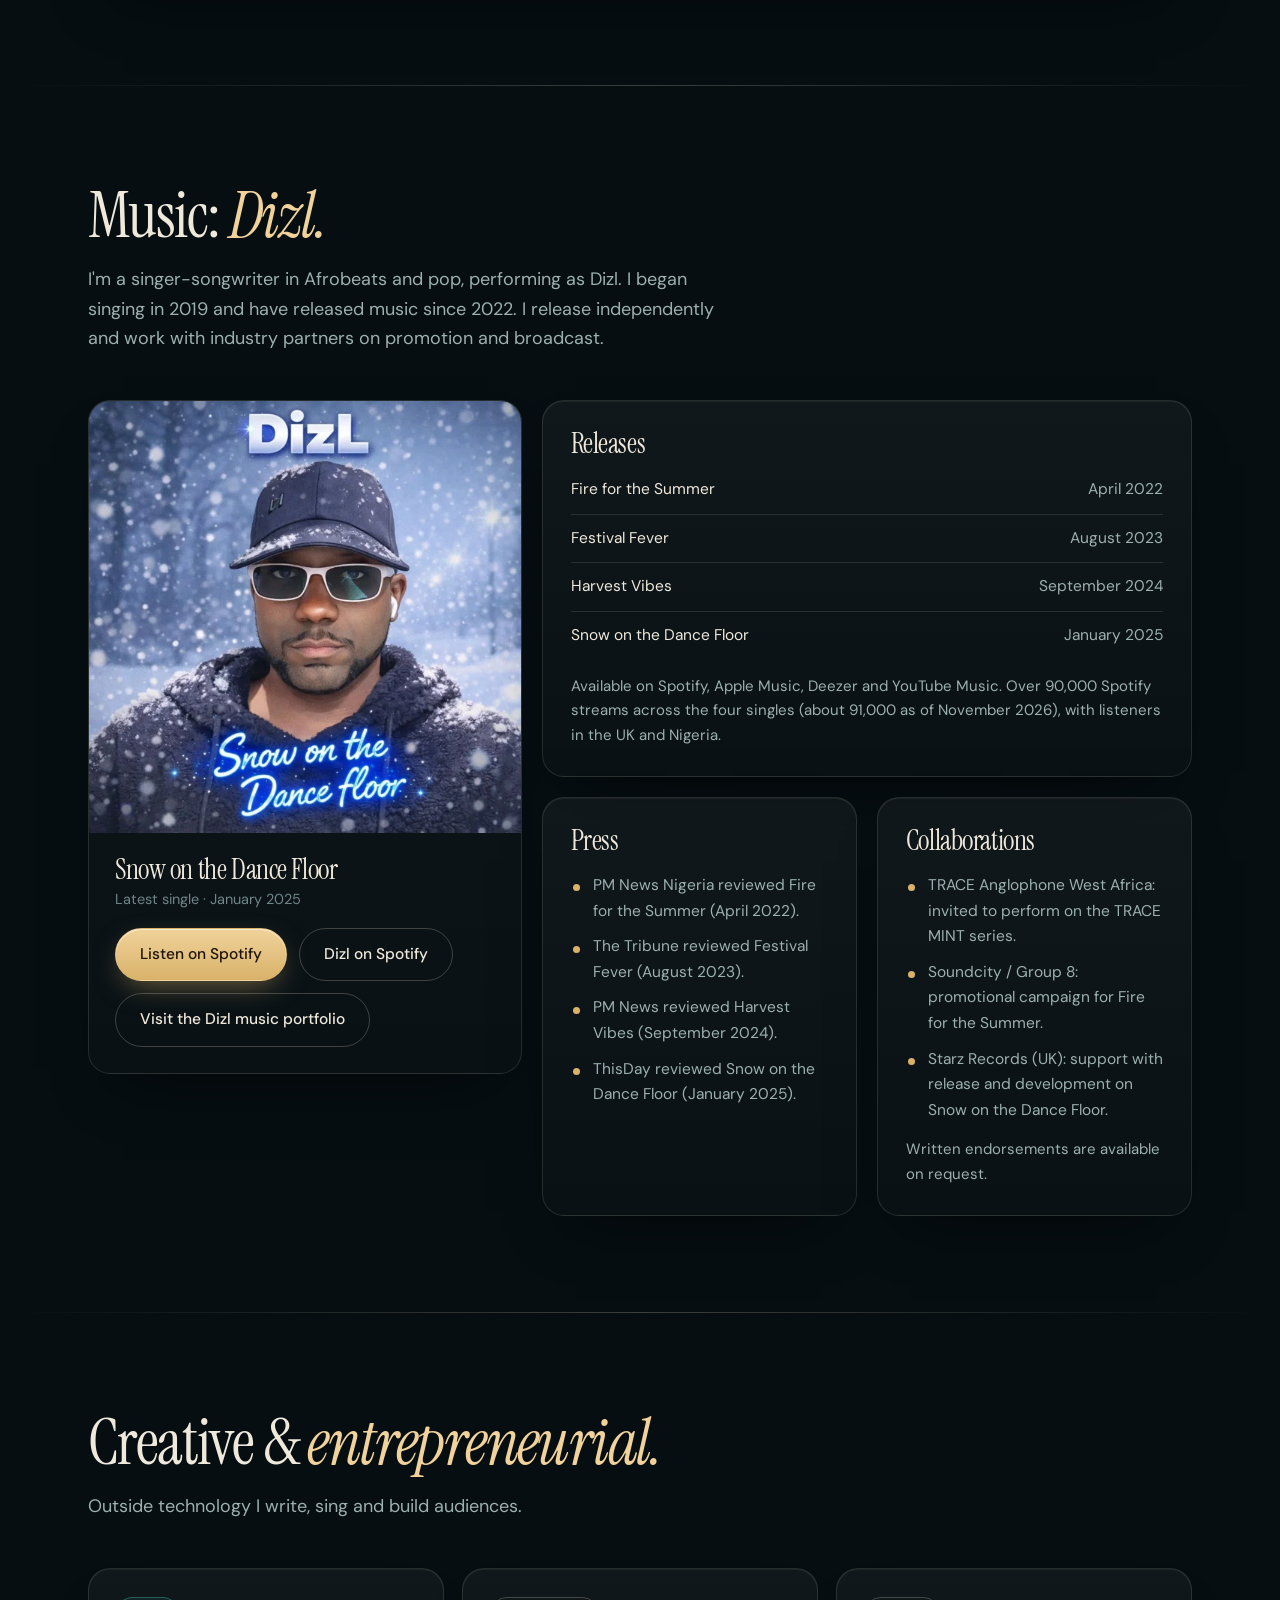
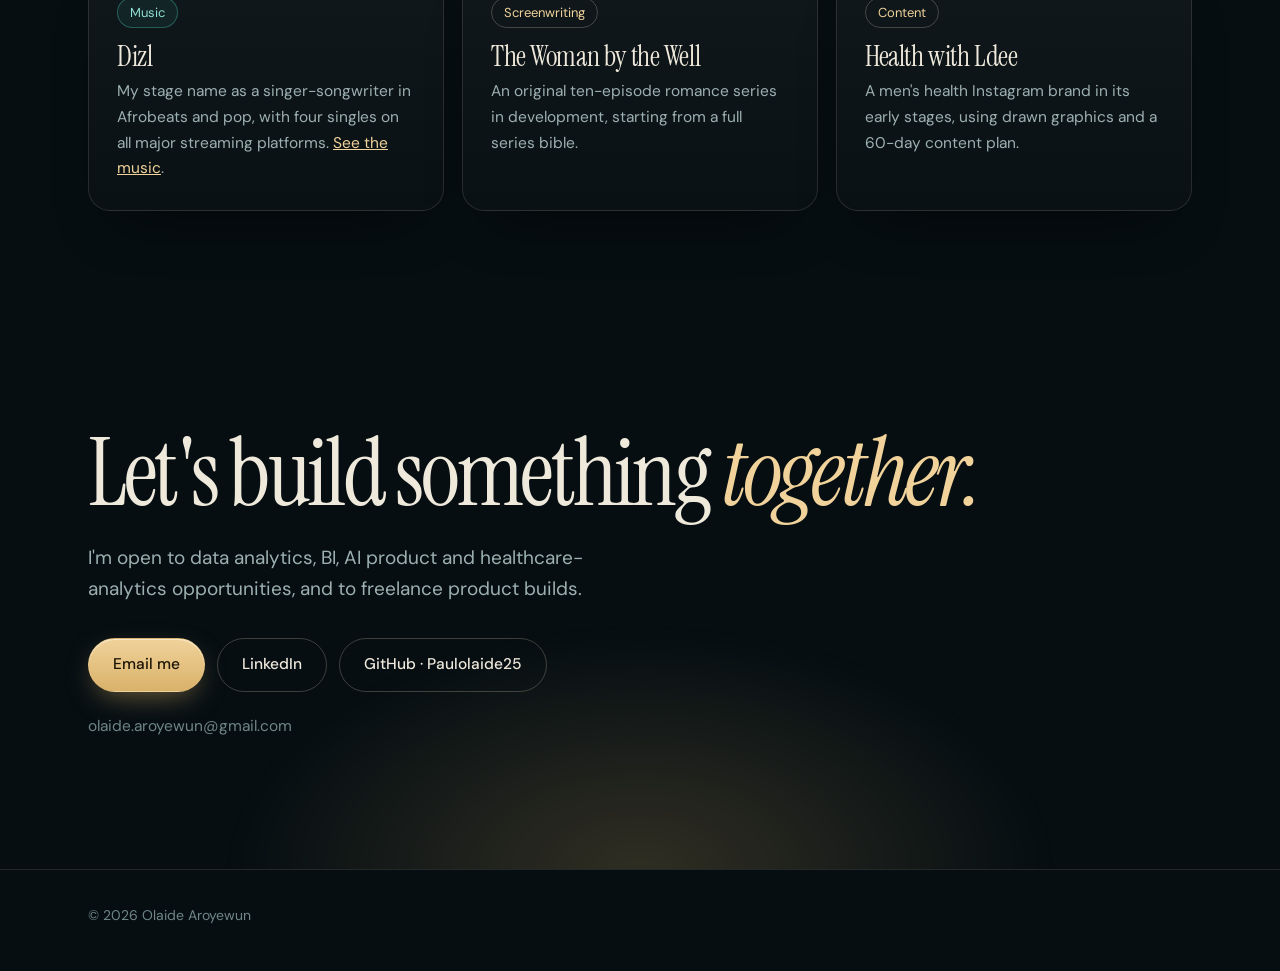
==== commit 6aa4a5d5: "Add buttons to the tech and music portfolios on the main page Co-Authored-By: Claude Sonnet 5.5 <nor" ====
--- a/index.html
+++ b/index.html
@@ -494,7 +494,7 @@
     <div class="surf"><span class="tag">Group coursework</span><h3>SAS attrition analysis</h3><p>A team assessment analysing age and attrition distributions in SAS Enterprise Guide, with written reports.</p></div>
     <div class="surf"><span class="tag">AI practice</span><h3>Responsible AI</h3><p>Postgraduate study of AI ethics, law and governance, plus a certification capstone directing an AI agent through real work with review and correction.</p></div>
   </div>
-  <div class="cta" style="margin-top:34px"><a class="btn" href="https://github.com/Paulolaide25" target="_blank" rel="noopener">Browse the code on GitHub</a></div>
+  <div class="cta" style="margin-top:34px"><a class="btn" href="https://github.com/Paulolaide25" target="_blank" rel="noopener">Browse the code on GitHub</a><a class="btn p" href="tech/">View my tech portfolio</a></div>
 </div></section>
 
 <div class="rule"></div>
@@ -536,7 +536,7 @@
   <div class="sh"><h2>Music: <em>Dizl.</em></h2><p>I'm a singer-songwriter in Afrobeats and pop, performing as Dizl. I began singing in 2019 and have released music since 2022. I release independently and work with industry partners on promotion and broadcast.</p></div>
   <div class="music">
     <div class="surf cover"><img src="img/cover.webp" alt="Snow on the Dance Floor cover art by Dizl" loading="lazy"><div class="cb"><h3>Snow on the Dance Floor</h3><p>Latest single · January 2025</p>
-      <div class="cta" style="margin-top:16px"><a class="btn p" href="https://open.spotify.com/track/1isKLHtDeZvDGnfQosy557" target="_blank" rel="noopener">Listen on Spotify</a><a class="btn" href="https://open.spotify.com/artist/3vCOClc48LY1x5cdoJgQlJ" target="_blank" rel="noopener">Dizl on Spotify</a></div></div></div>
+      <div class="cta" style="margin-top:16px"><a class="btn p" href="https://open.spotify.com/track/1isKLHtDeZvDGnfQosy557" target="_blank" rel="noopener">Listen on Spotify</a><a class="btn" href="https://open.spotify.com/artist/3vCOClc48LY1x5cdoJgQlJ" target="_blank" rel="noopener">Dizl on Spotify</a><a class="btn" href="music/">Visit the Dizl music portfolio</a></div></div></div>
     <div class="mr">
       <div class="surf wide"><h3>Releases</h3>
         <div class="rel"><span>Fire for the Summer</span><span>April 2022</span></div>
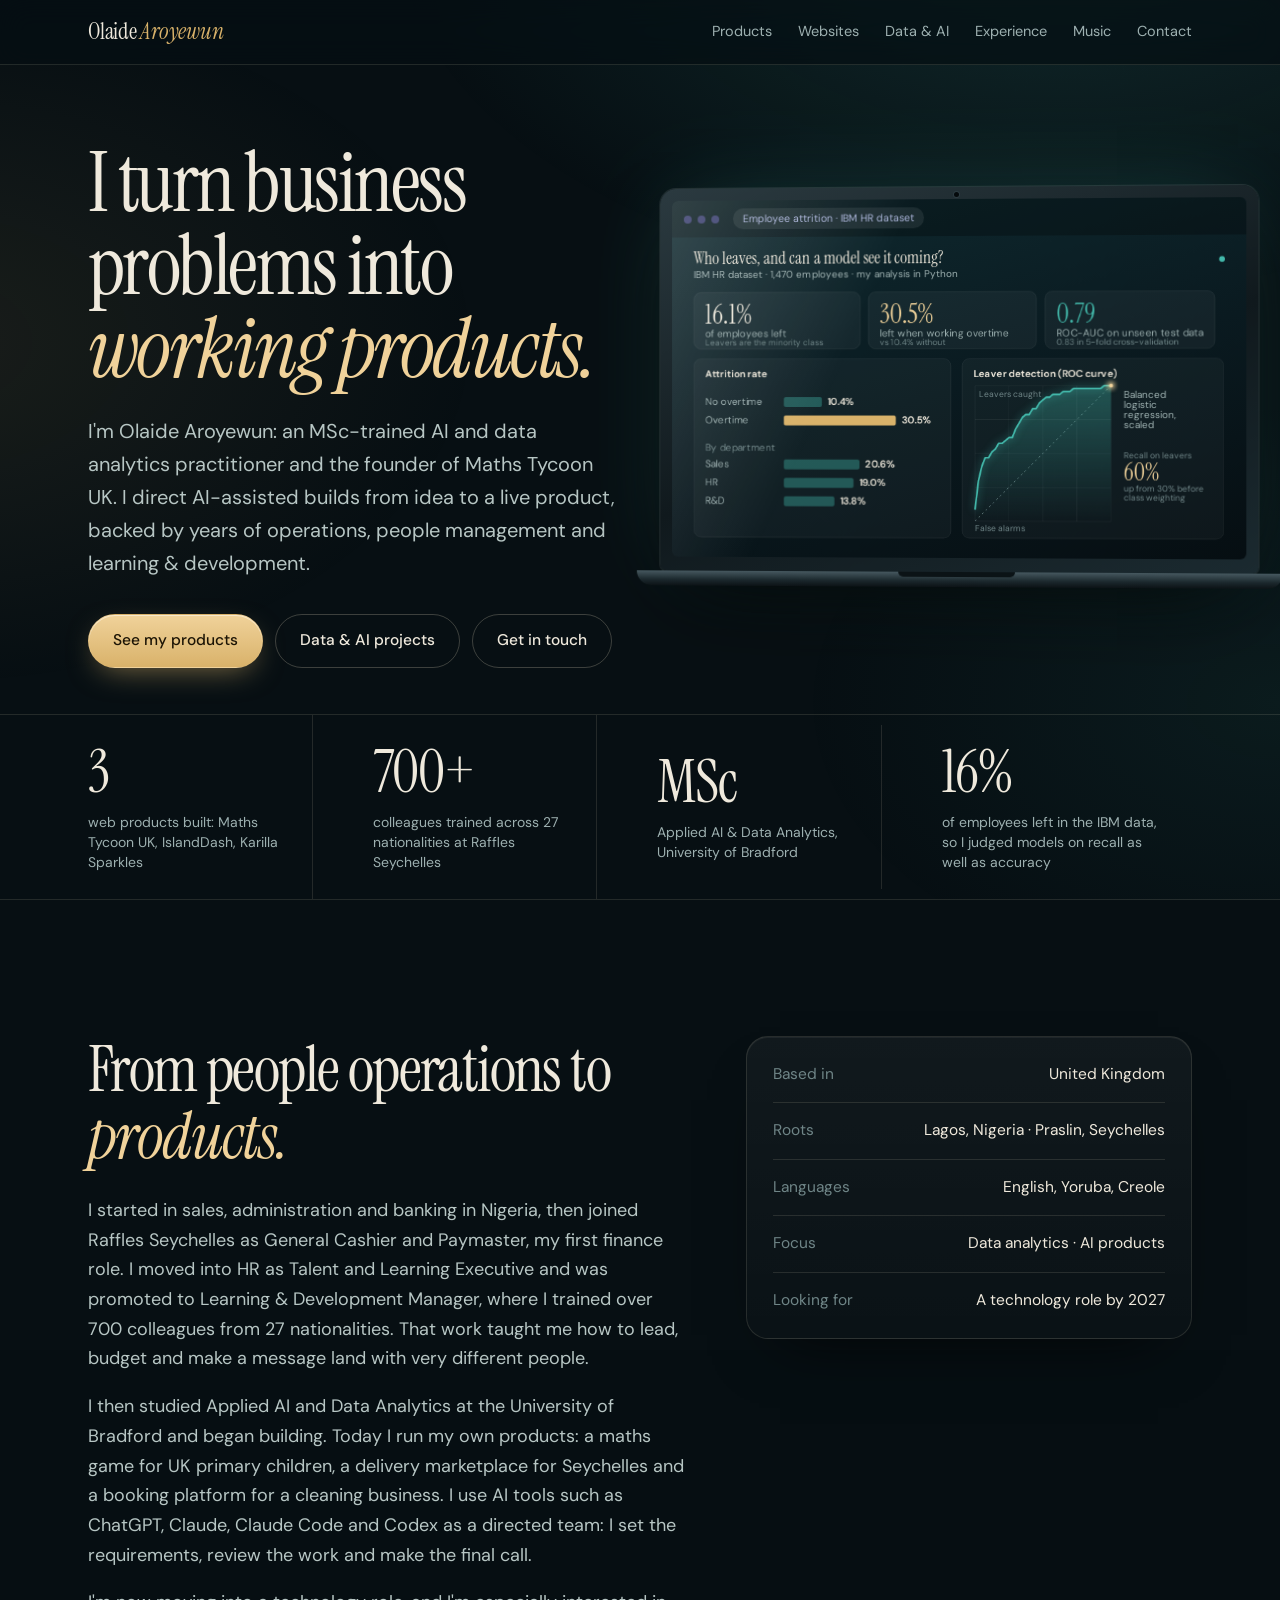
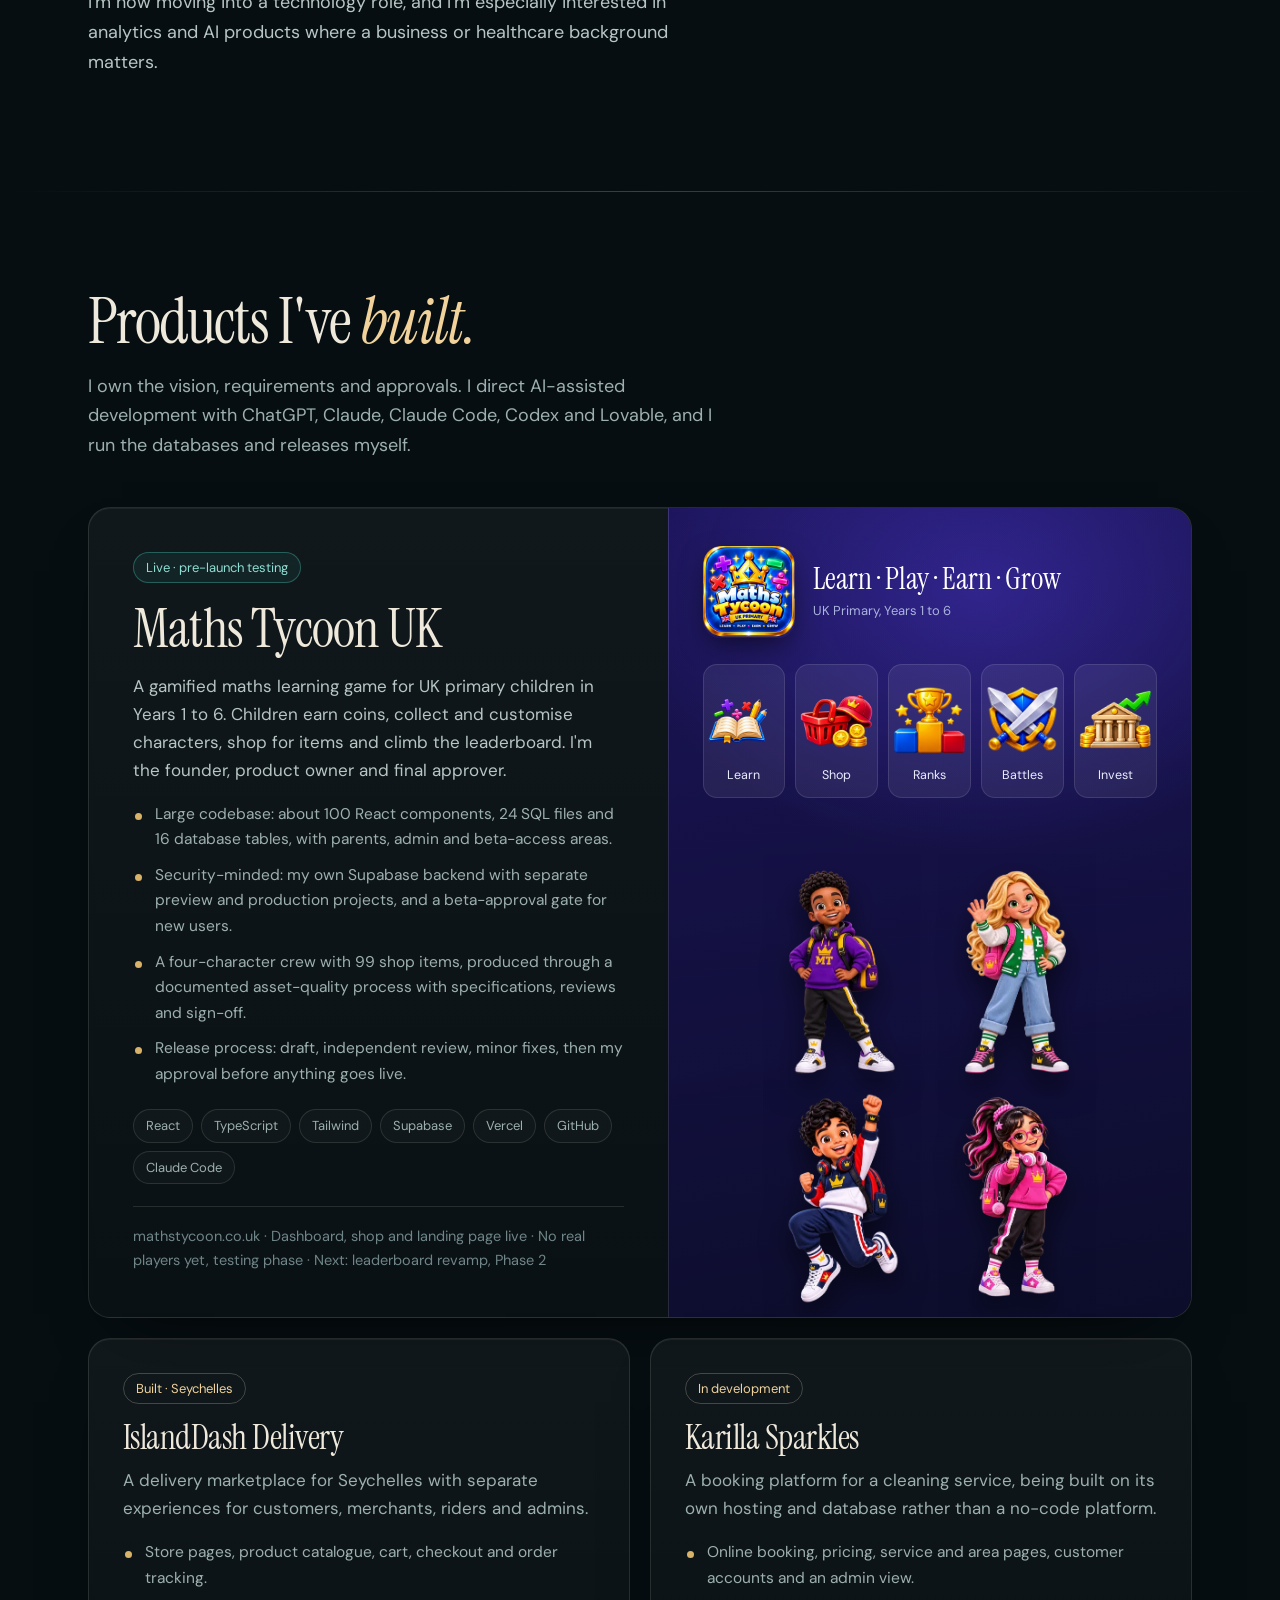
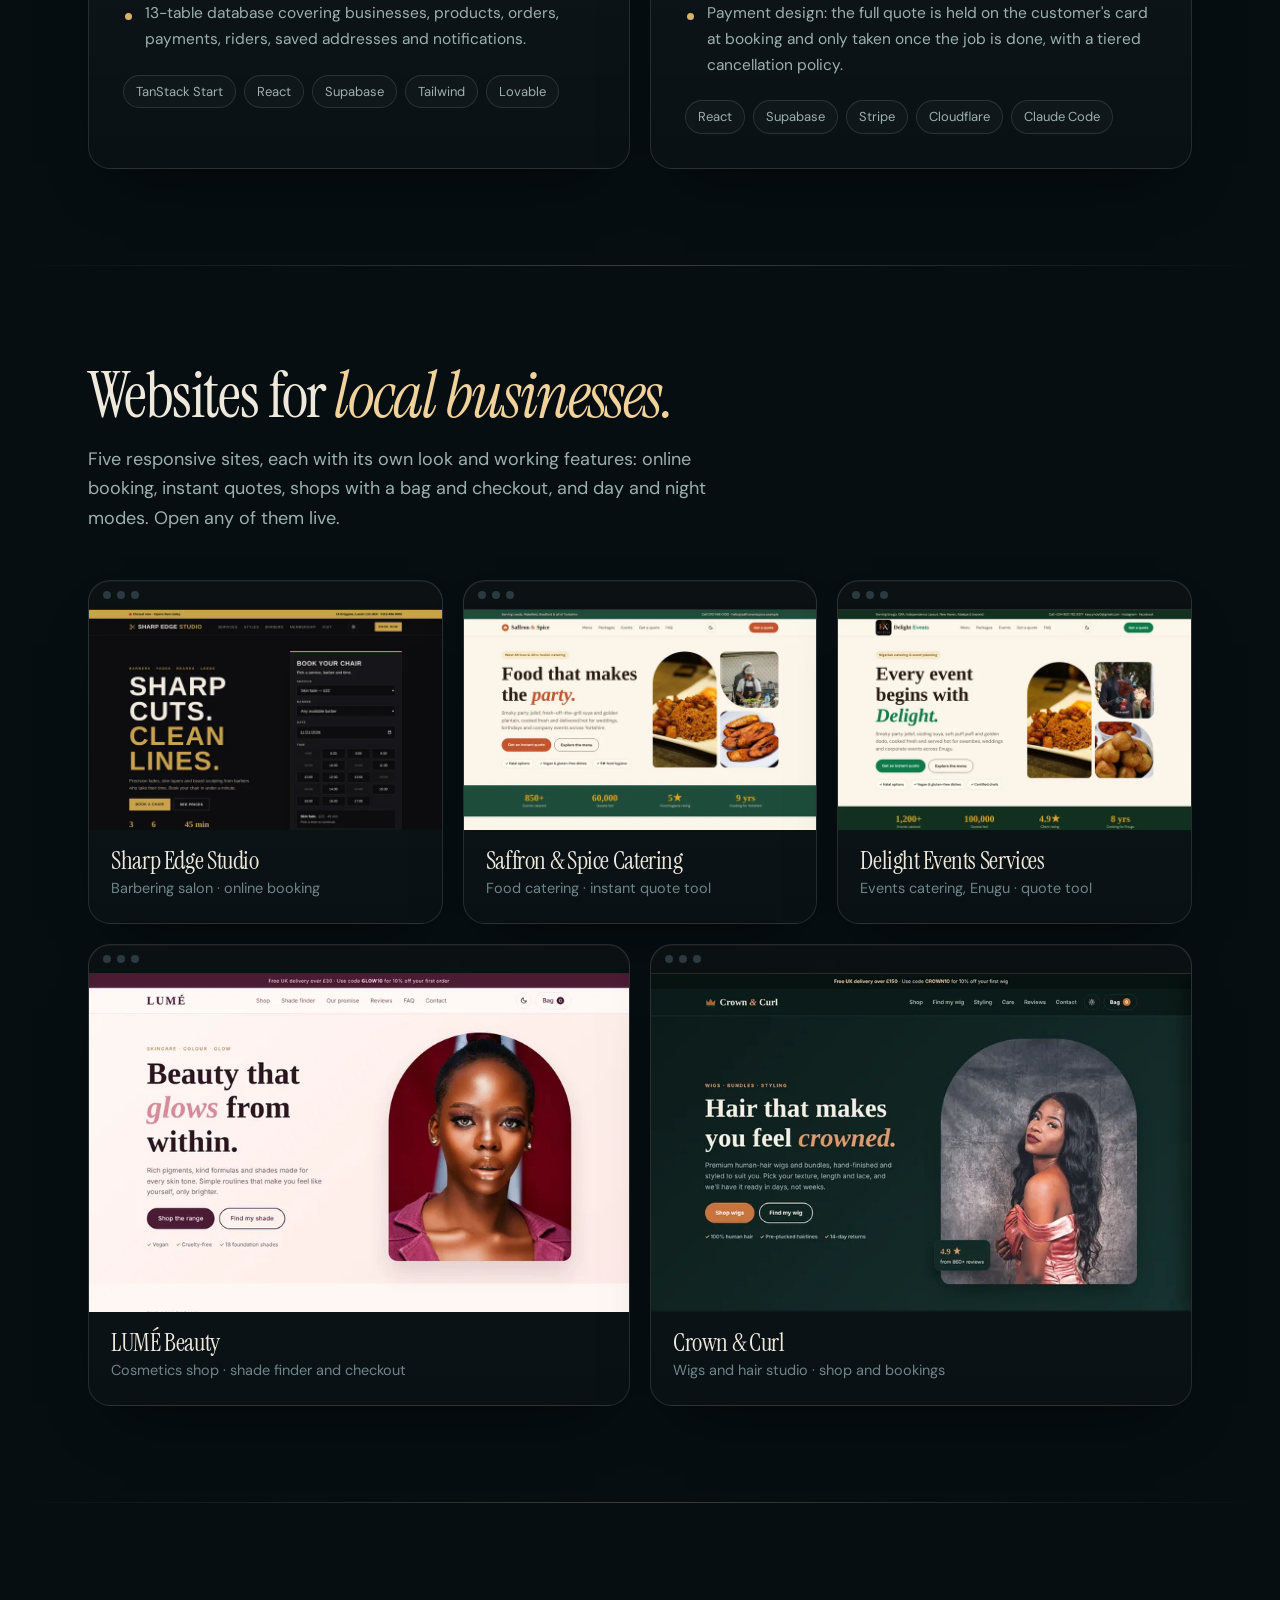
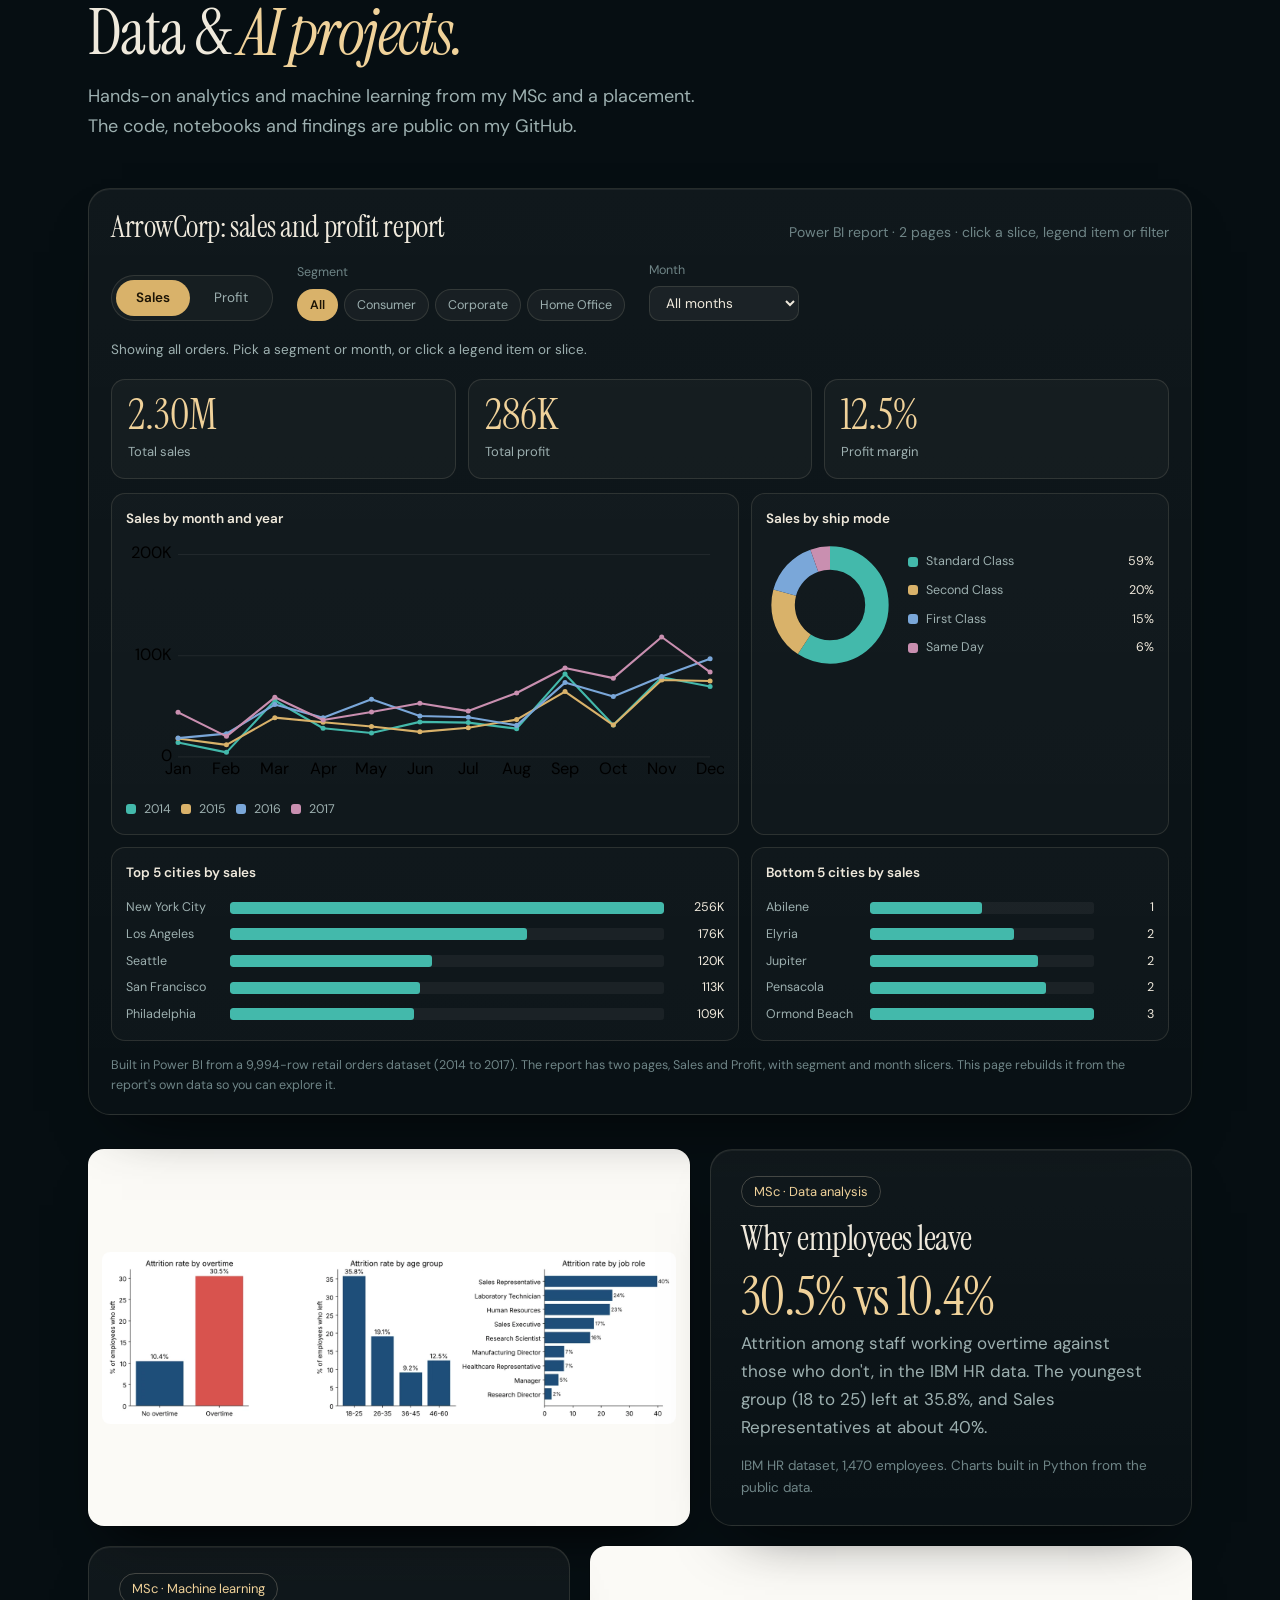
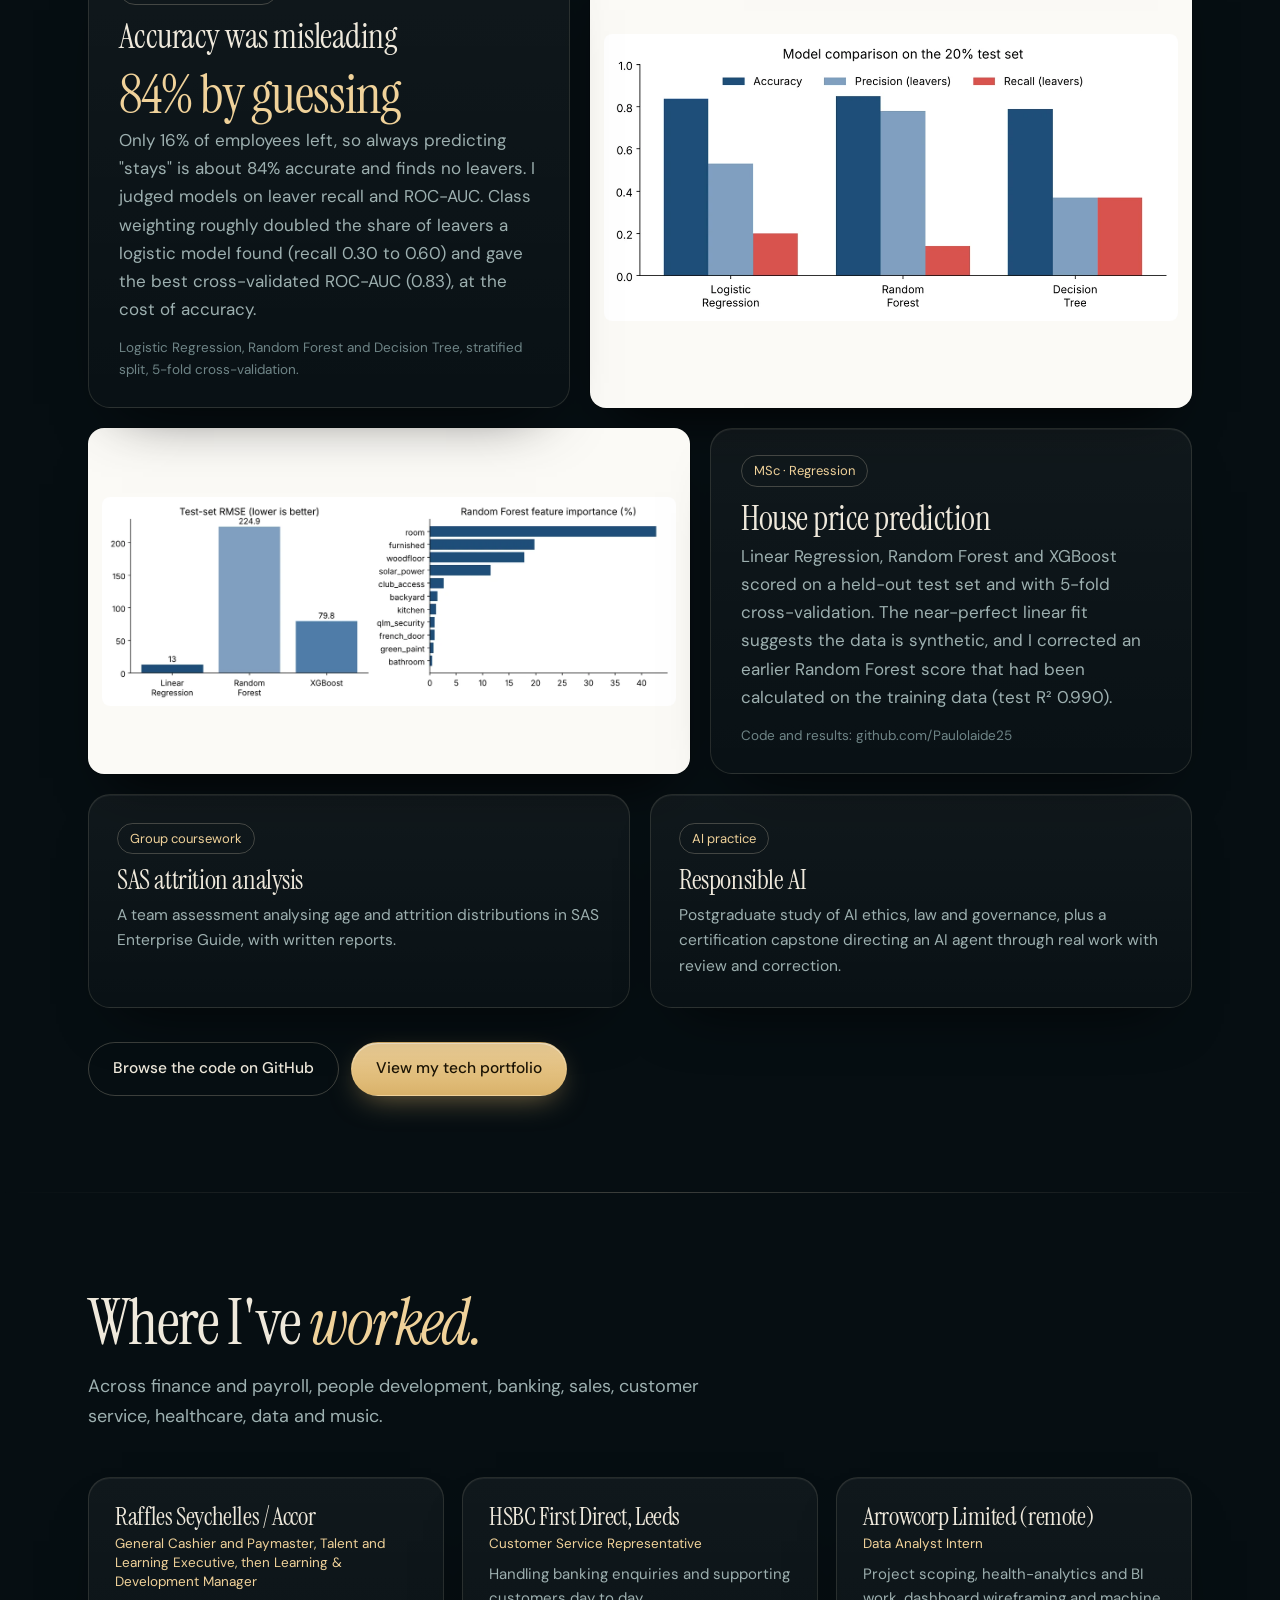
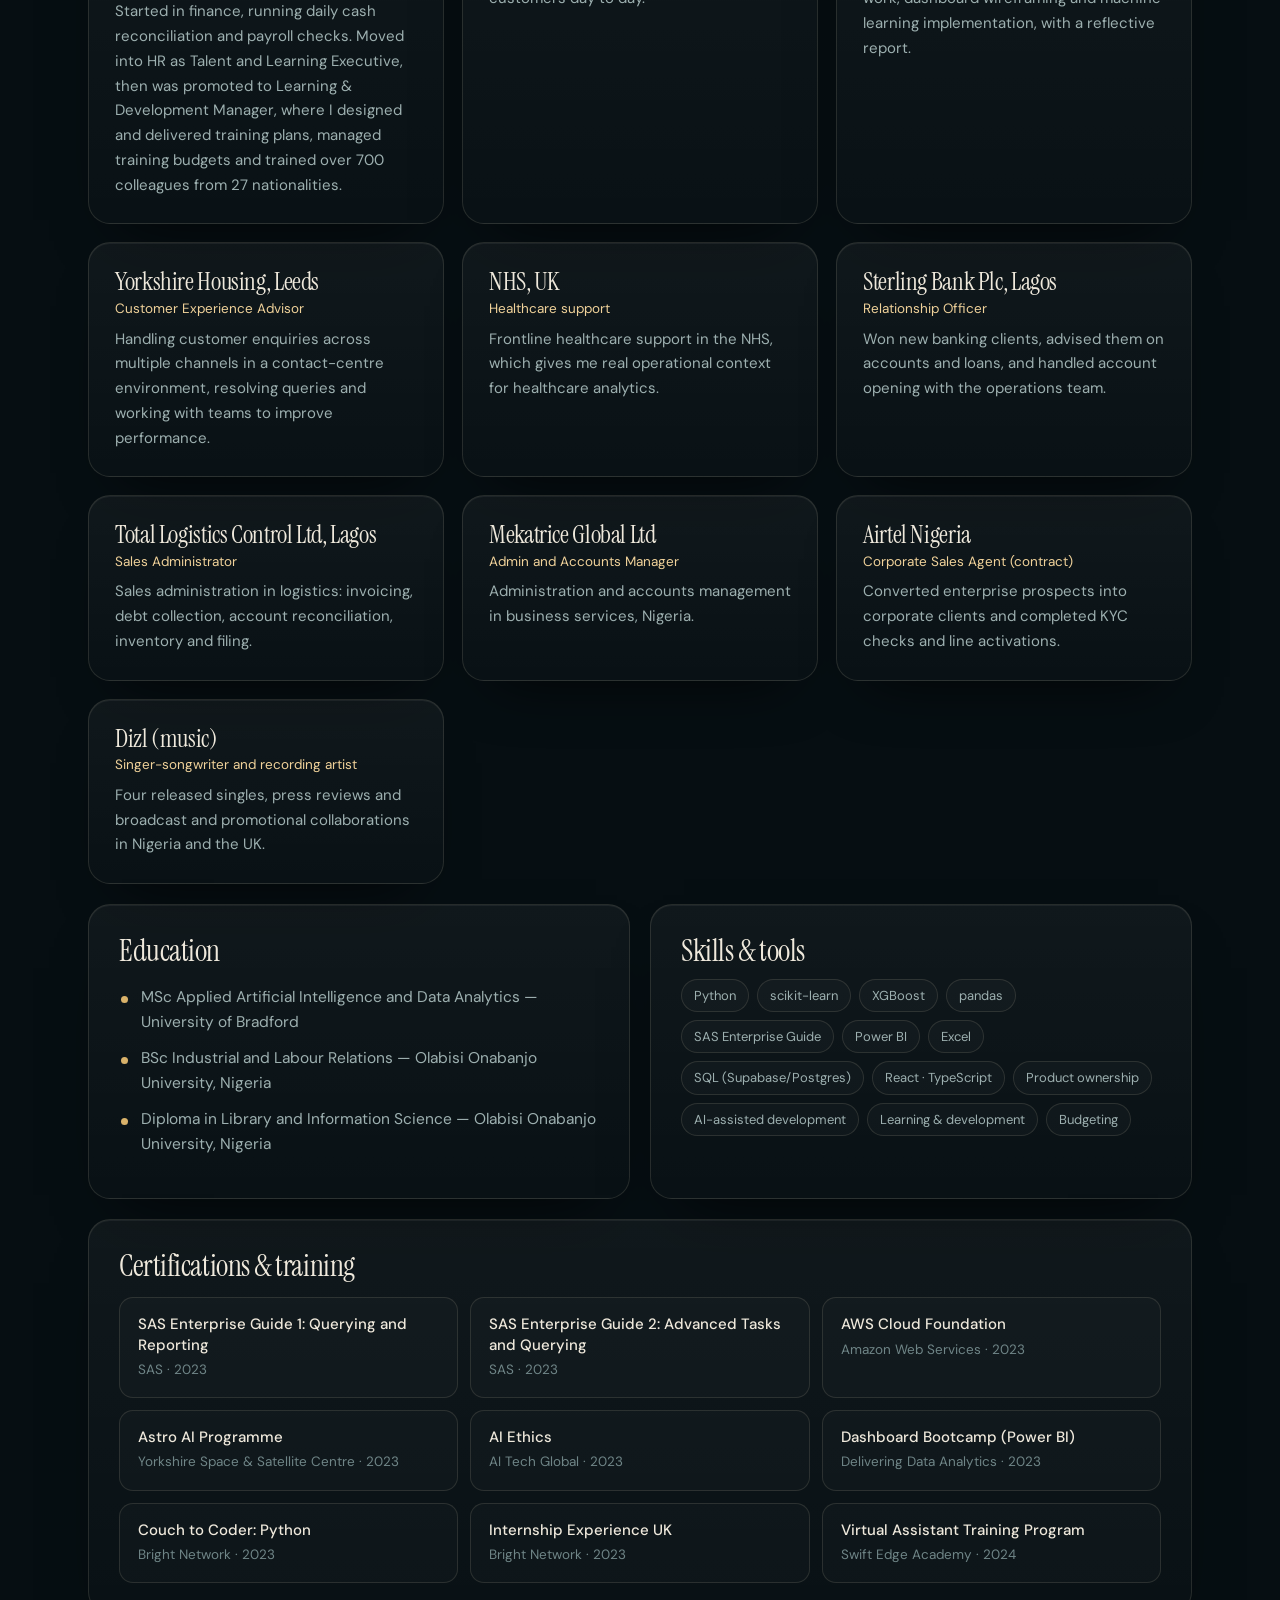
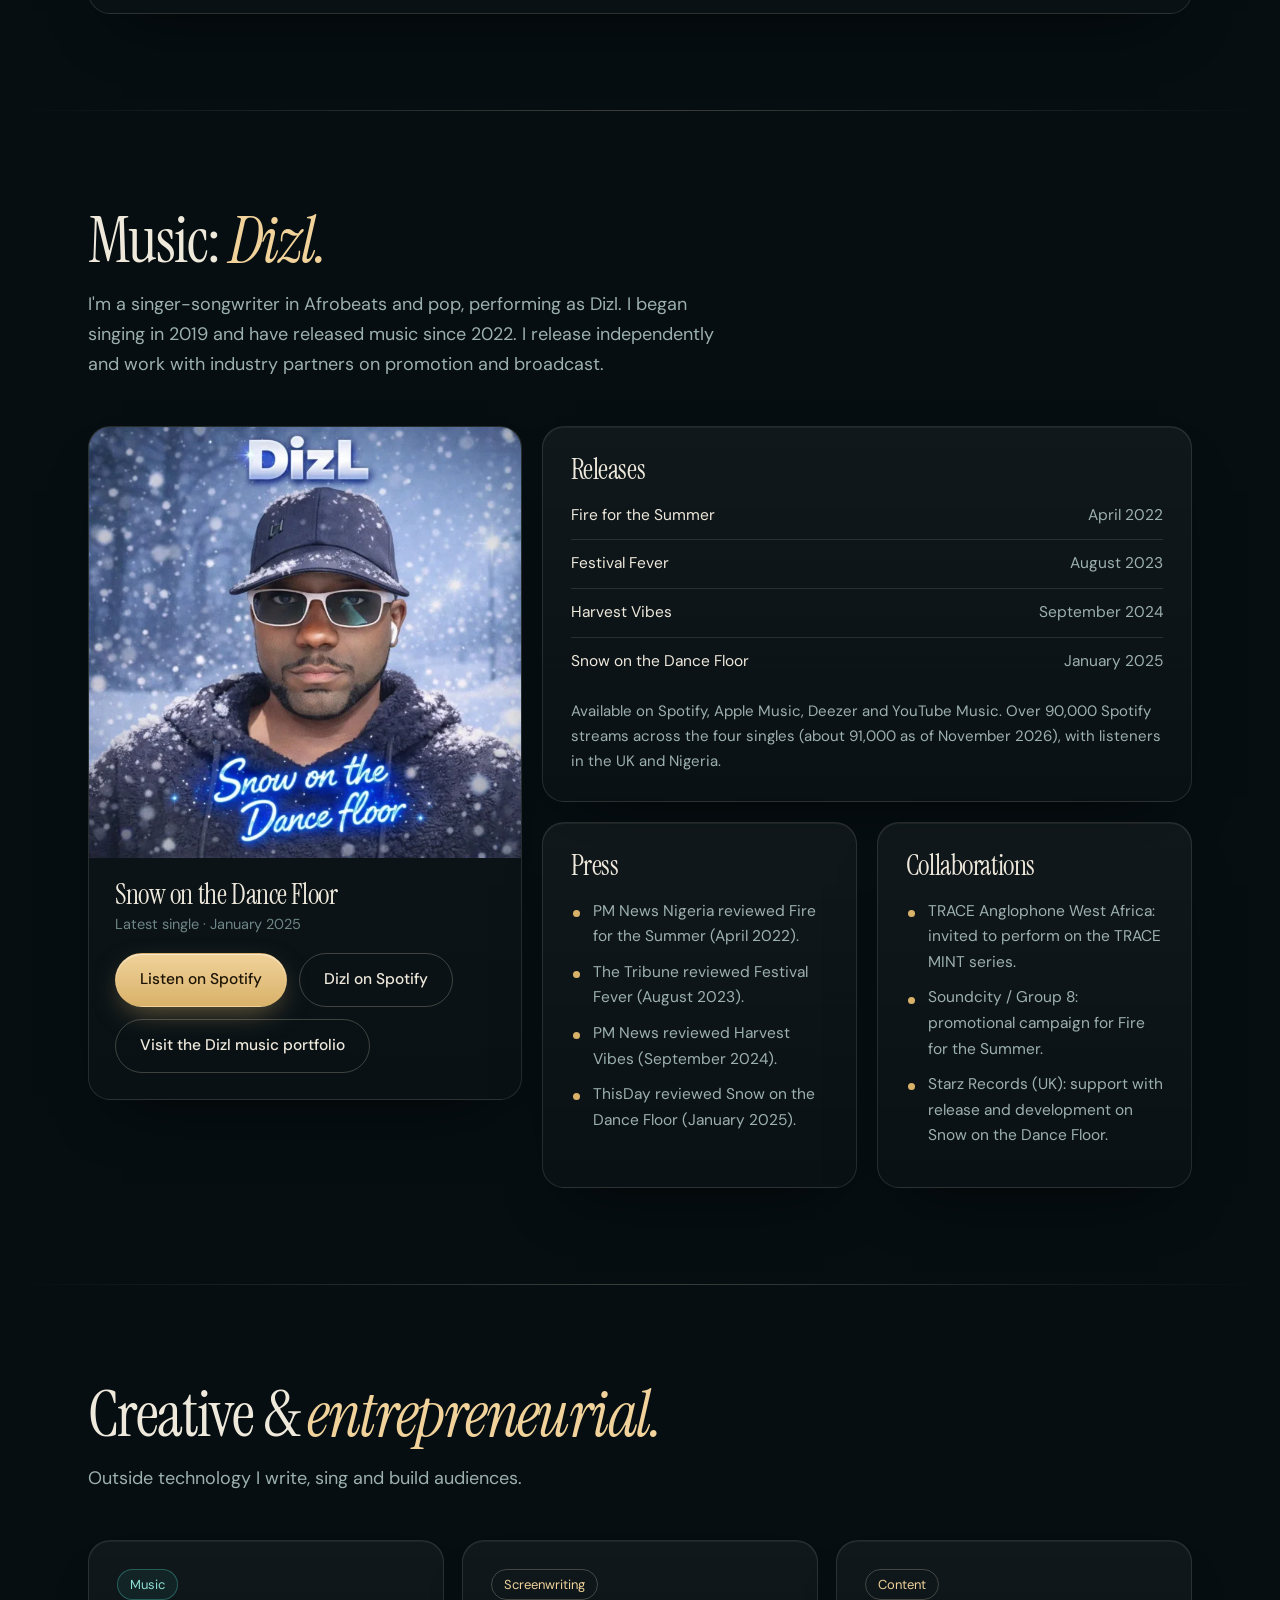
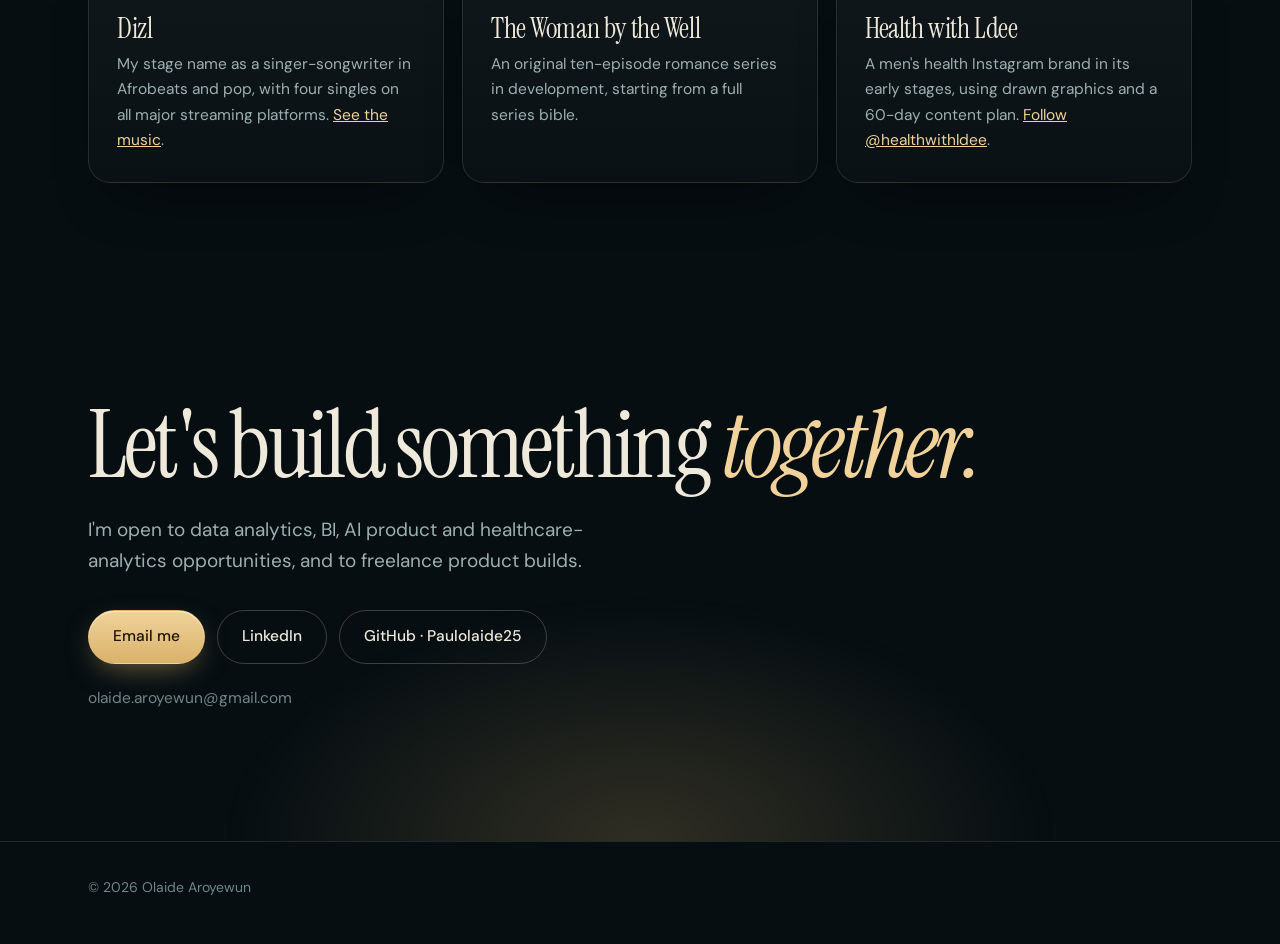
==== commit 3d06b699: "Portfolio: NHS role, diploma institution, Health with Ldee link, remove endorsements line, relabel A" ====
--- a/index.html
+++ b/index.html
@@ -505,7 +505,7 @@
     <div class="surf"><h3>HSBC First Direct, Leeds</h3><div class="role">Customer Service Representative</div><p>Handling banking enquiries and supporting customers day to day.</p></div>
     <div class="surf"><h3>Arrowcorp Limited (remote)</h3><div class="role">Data Analyst Intern</div><p>Project scoping, health-analytics and BI work, dashboard wireframing and machine learning implementation, with a reflective report.</p></div>
     <div class="surf"><h3>Yorkshire Housing, Leeds</h3><div class="role">Customer Experience Advisor</div><p>Handling customer enquiries across multiple channels in a contact-centre environment, resolving queries and working with teams to improve performance.</p></div>
-    <div class="surf"><h3>Healthcare, UK</h3><div class="role">Healthcare support</div><p>Frontline healthcare support, which gives me real operational context for healthcare analytics.</p></div>
+    <div class="surf"><h3>NHS, UK</h3><div class="role">Healthcare support</div><p>Frontline healthcare support in the NHS, which gives me real operational context for healthcare analytics.</p></div>
     <div class="surf"><h3>Sterling Bank Plc, Lagos</h3><div class="role">Relationship Officer</div><p>Won new banking clients, advised them on accounts and loans, and handled account opening with the operations team.</p></div>
     <div class="surf"><h3>Total Logistics Control Ltd, Lagos</h3><div class="role">Sales Administrator</div><p>Sales administration in logistics: invoicing, debt collection, account reconciliation, inventory and filing.</p></div>
     <div class="surf"><h3>Mekatrice Global Ltd</h3><div class="role">Admin and Accounts Manager</div><p>Administration and accounts management in business services, Nigeria.</p></div>
@@ -513,7 +513,7 @@
     <div class="surf"><h3>Dizl (music)</h3><div class="role">Singer-songwriter and recording artist</div><p>Four released singles, press reviews and broadcast and promotional collaborations in Nigeria and the UK.</p></div>
   </div>
   <div class="two">
-    <div class="surf"><h3>Education</h3><ul class="pts"><li>MSc Applied Artificial Intelligence and Data Analytics — University of Bradford</li><li>BSc Industrial and Labour Relations — Olabisi Onabanjo University, Nigeria</li><li>Diploma in Library and Information Science</li></ul></div>
+    <div class="surf"><h3>Education</h3><ul class="pts"><li>MSc Applied Artificial Intelligence and Data Analytics — University of Bradford</li><li>BSc Industrial and Labour Relations — Olabisi Onabanjo University, Nigeria</li><li>Diploma in Library and Information Science — Olabisi Onabanjo University, Nigeria</li></ul></div>
     <div class="surf"><h3>Skills &amp; tools</h3><div class="chips" style="margin-top:0"><span class="chip">Python</span><span class="chip">scikit-learn</span><span class="chip">XGBoost</span><span class="chip">pandas</span><span class="chip">SAS Enterprise Guide</span><span class="chip">Power BI</span><span class="chip">Excel</span><span class="chip">SQL (Supabase/Postgres)</span><span class="chip">React · TypeScript</span><span class="chip">Product ownership</span><span class="chip">AI-assisted development</span><span class="chip">Learning &amp; development</span><span class="chip">Budgeting</span></div></div>
   </div>
   <div class="surf" style="margin-top:20px;padding:30px"><h3 style="font-size:30px">Certifications &amp; training</h3>
@@ -545,7 +545,7 @@
         <div class="rel"><span>Snow on the Dance Floor</span><span>January 2025</span></div>
         <p class="n">Available on Spotify, Apple Music, Deezer and YouTube Music. Over 90,000 Spotify streams across the four singles (about 91,000 as of November 2026), with listeners in the UK and Nigeria.</p></div>
       <div class="surf"><h3>Press</h3><ul class="pts"><li>PM News Nigeria reviewed Fire for the Summer (April 2022).</li><li>The Tribune reviewed Festival Fever (August 2023).</li><li>PM News reviewed Harvest Vibes (September 2024).</li><li>ThisDay reviewed Snow on the Dance Floor (January 2025).</li></ul></div>
-      <div class="surf"><h3>Collaborations</h3><ul class="pts"><li>TRACE Anglophone West Africa: invited to perform on the TRACE MINT series.</li><li>Soundcity / Group 8: promotional campaign for Fire for the Summer.</li><li>Starz Records (UK): support with release and development on Snow on the Dance Floor.</li></ul><p class="n">Written endorsements are available on request.</p></div>
+      <div class="surf"><h3>Collaborations</h3><ul class="pts"><li>TRACE Anglophone West Africa: invited to perform on the TRACE MINT series.</li><li>Soundcity / Group 8: promotional campaign for Fire for the Summer.</li><li>Starz Records (UK): support with release and development on Snow on the Dance Floor.</li></ul></div>
     </div>
   </div>
 </div></section>
@@ -556,7 +556,7 @@
   <div class="cr">
     <div class="surf"><span class="tag lg">Music</span><h3>Dizl</h3><p>My stage name as a singer-songwriter in Afrobeats and pop, with four singles on all major streaming platforms. <a href="#music" style="color:var(--brass2)">See the music</a>.</p></div>
     <div class="surf"><span class="tag">Screenwriting</span><h3>The Woman by the Well</h3><p>An original ten-episode romance series in development, starting from a full series bible.</p></div>
-    <div class="surf"><span class="tag">Content</span><h3>Health with Ldee</h3><p>A men's health Instagram brand in its early stages, using drawn graphics and a 60-day content plan.</p></div>
+    <div class="surf"><span class="tag">Content</span><h3>Health with Ldee</h3><p>A men's health Instagram brand in its early stages, using drawn graphics and a 60-day content plan. <a href="https://www.instagram.com/healthwithldee/" target="_blank" rel="noopener" style="color:var(--brass2)">Follow @healthwithldee</a>.</p></div>
   </div>
 </div></section>
 
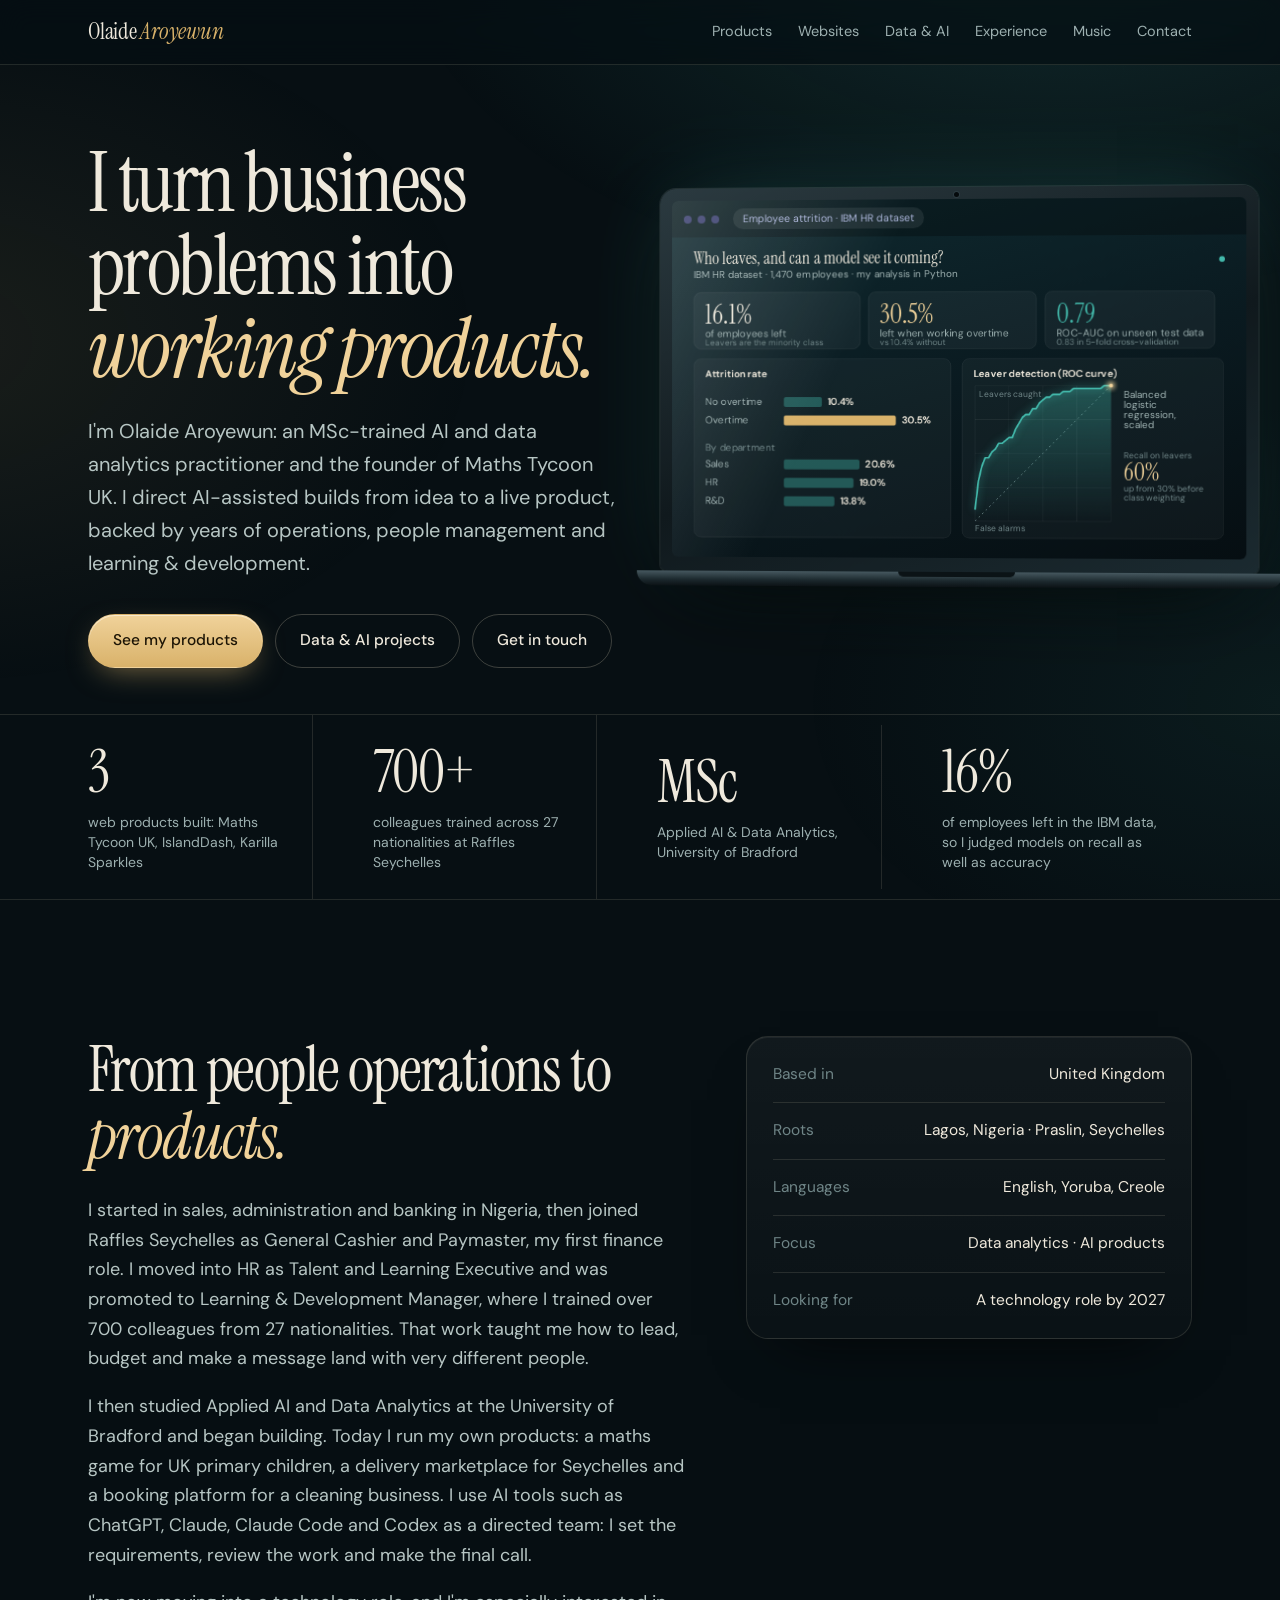
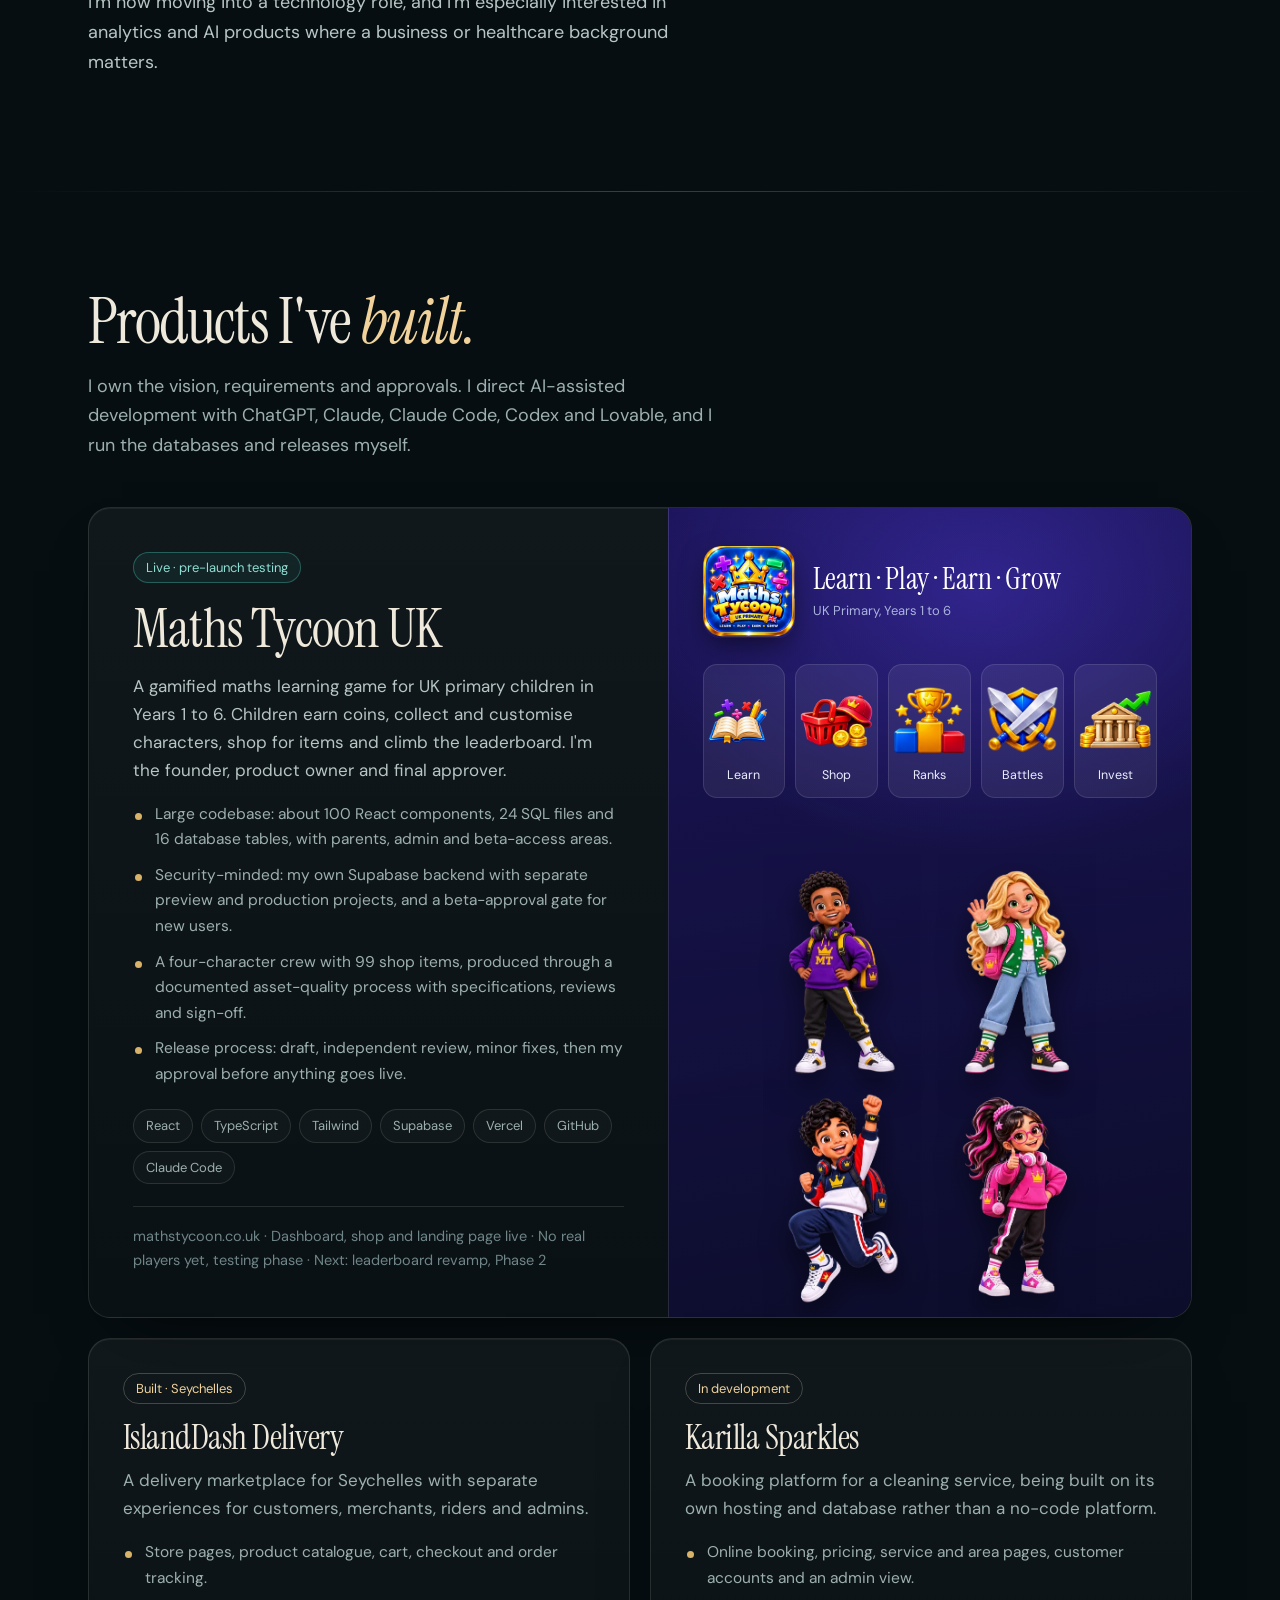
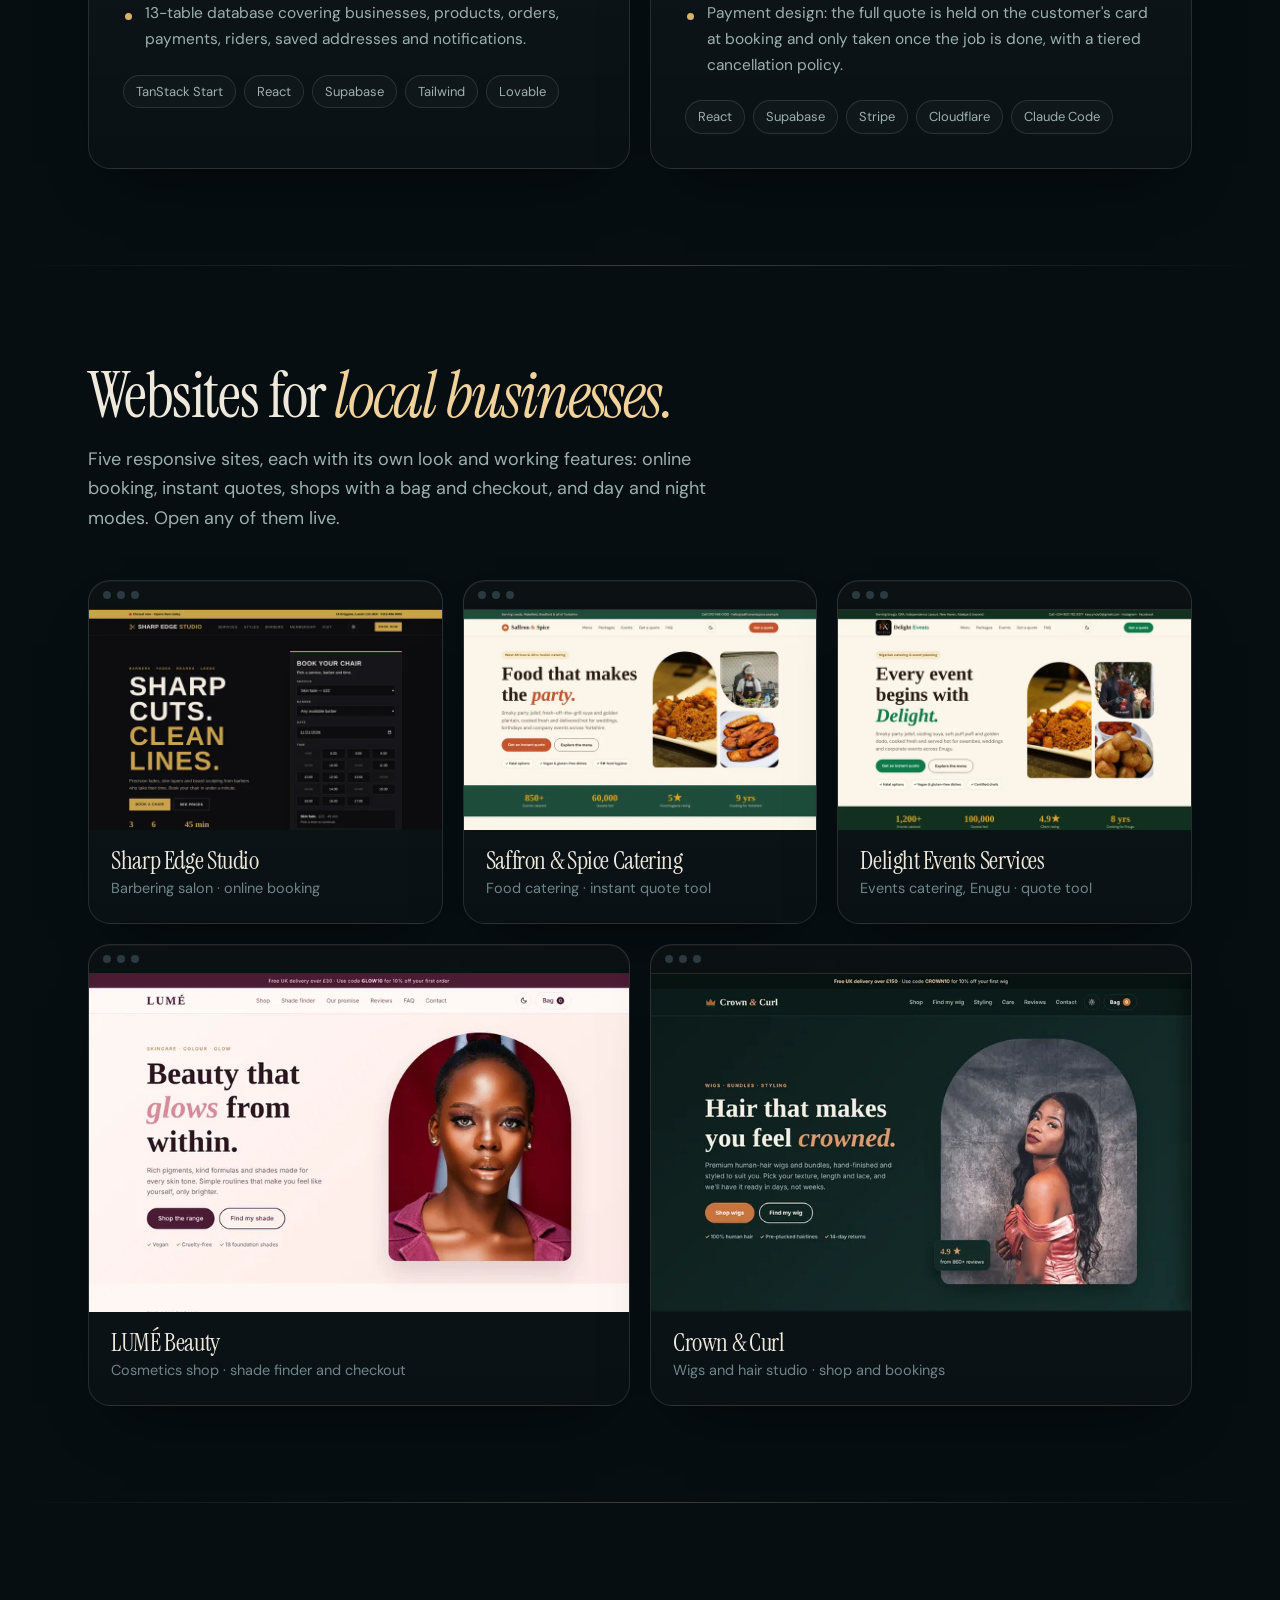
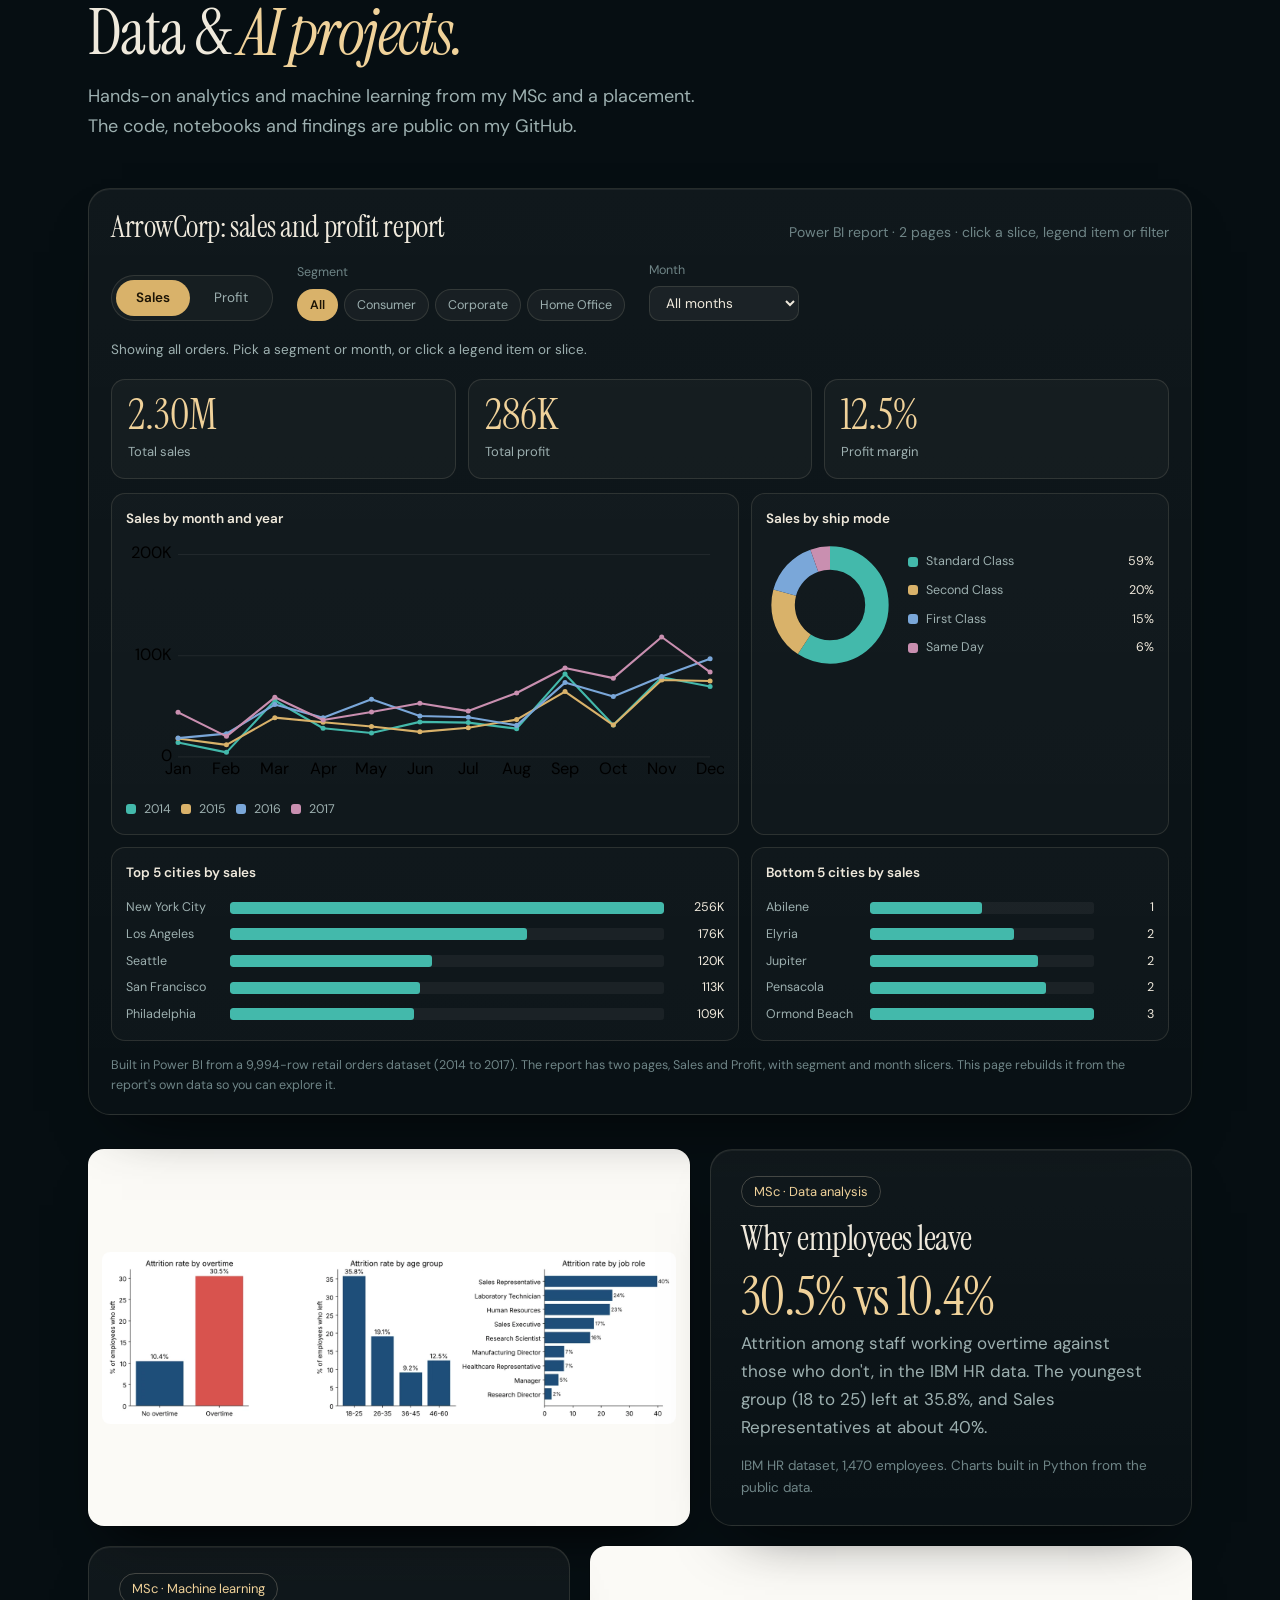
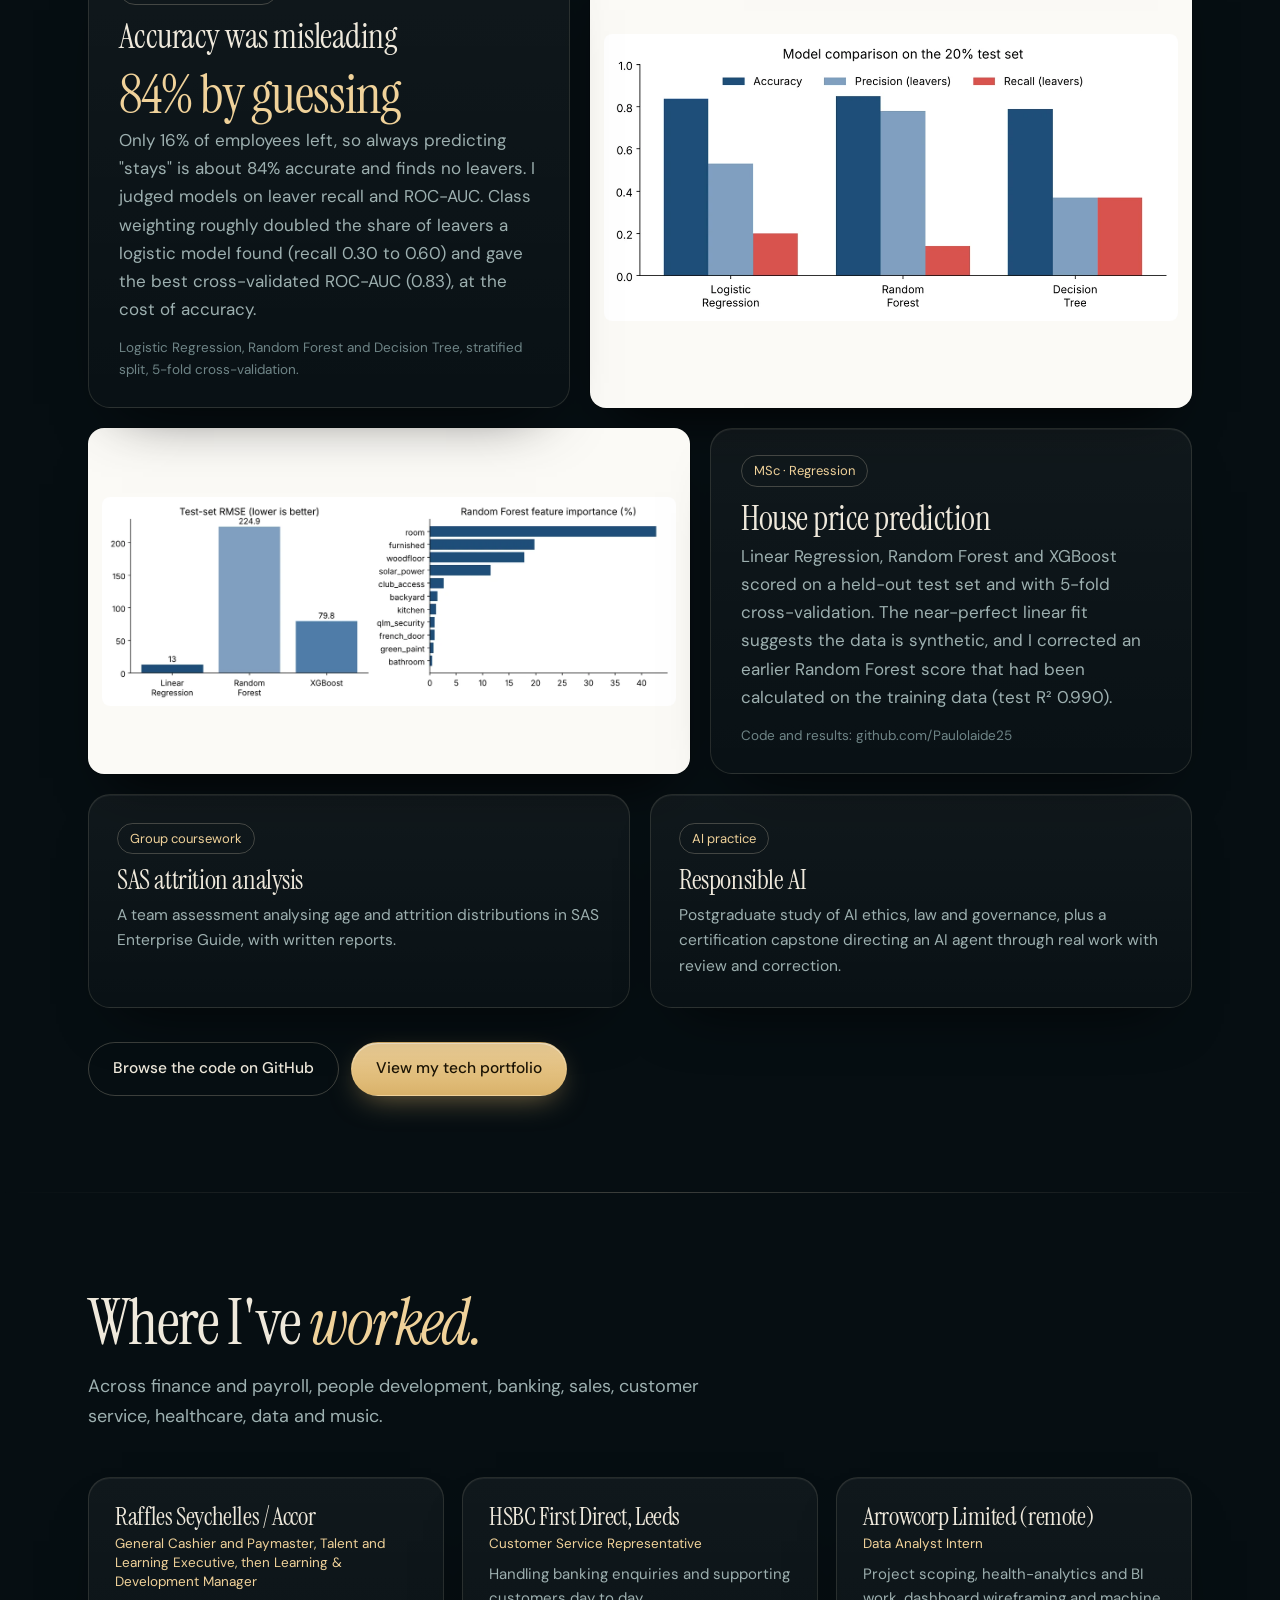
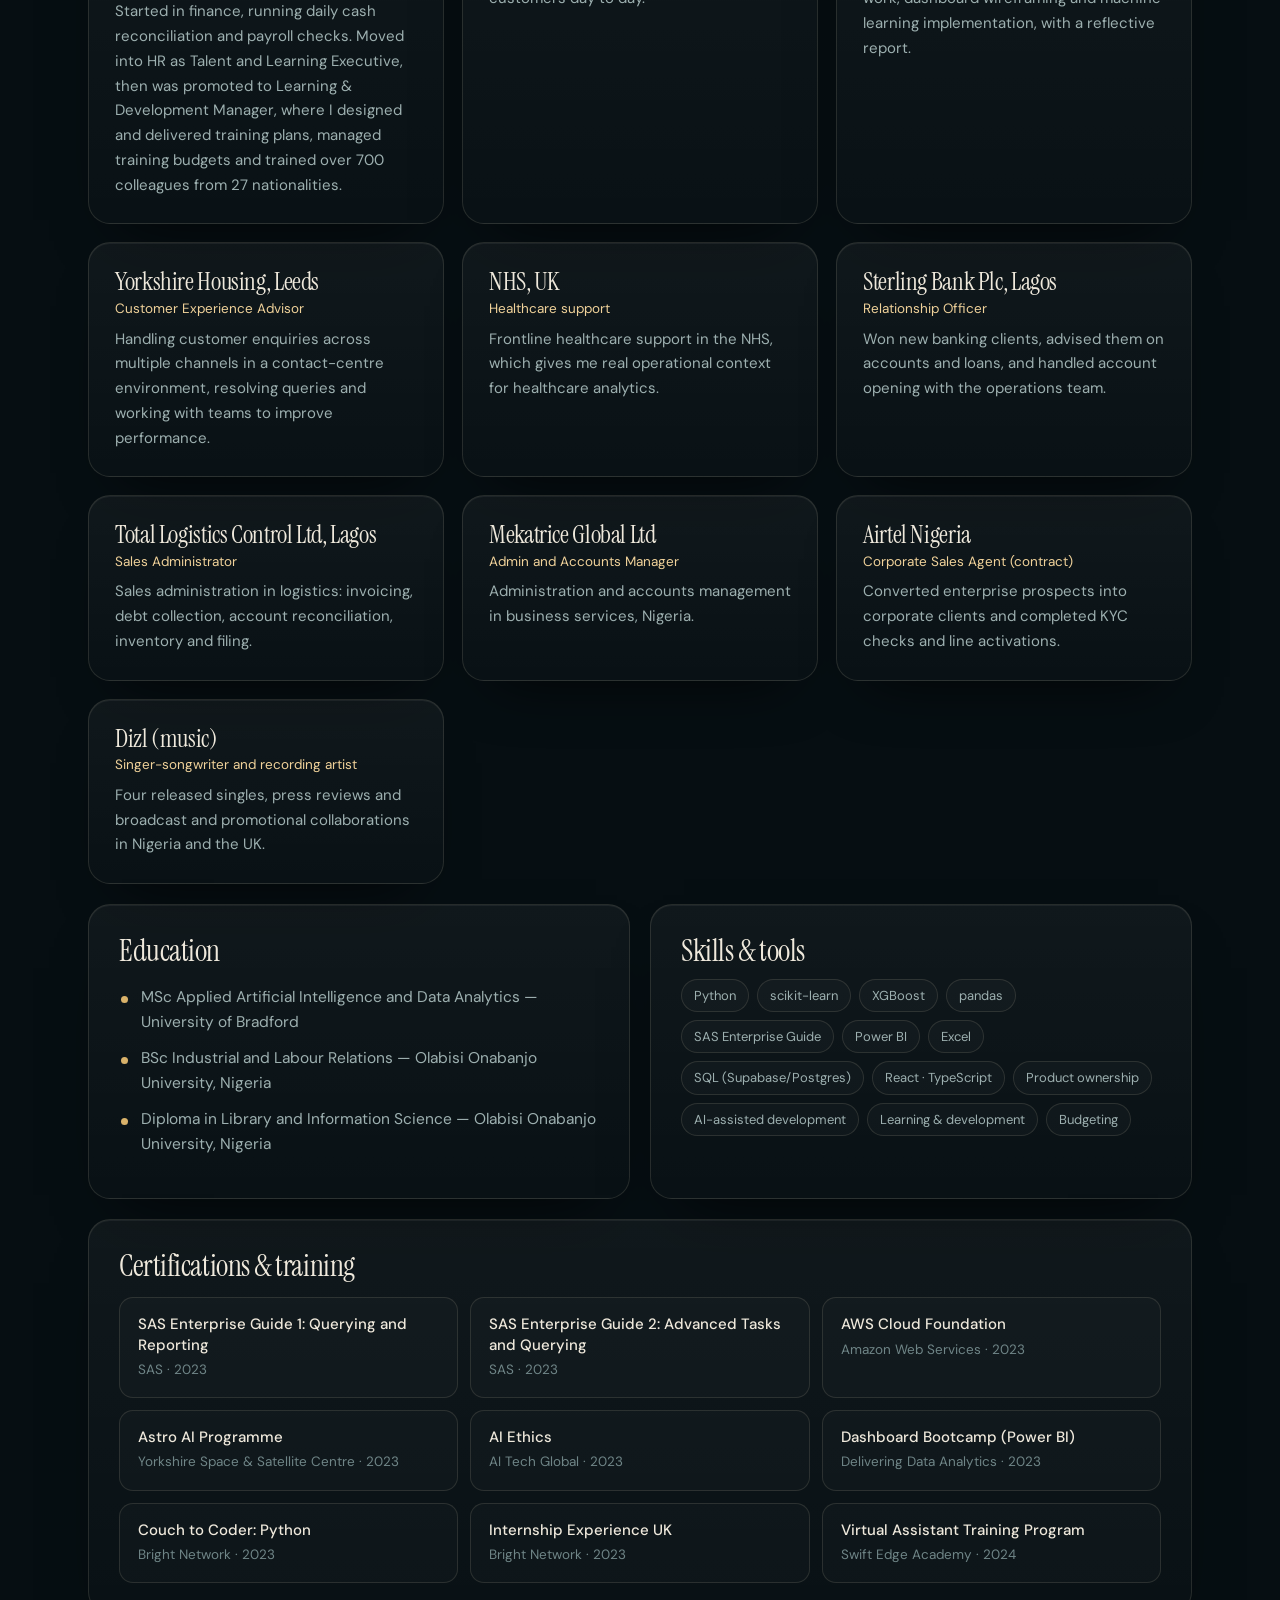
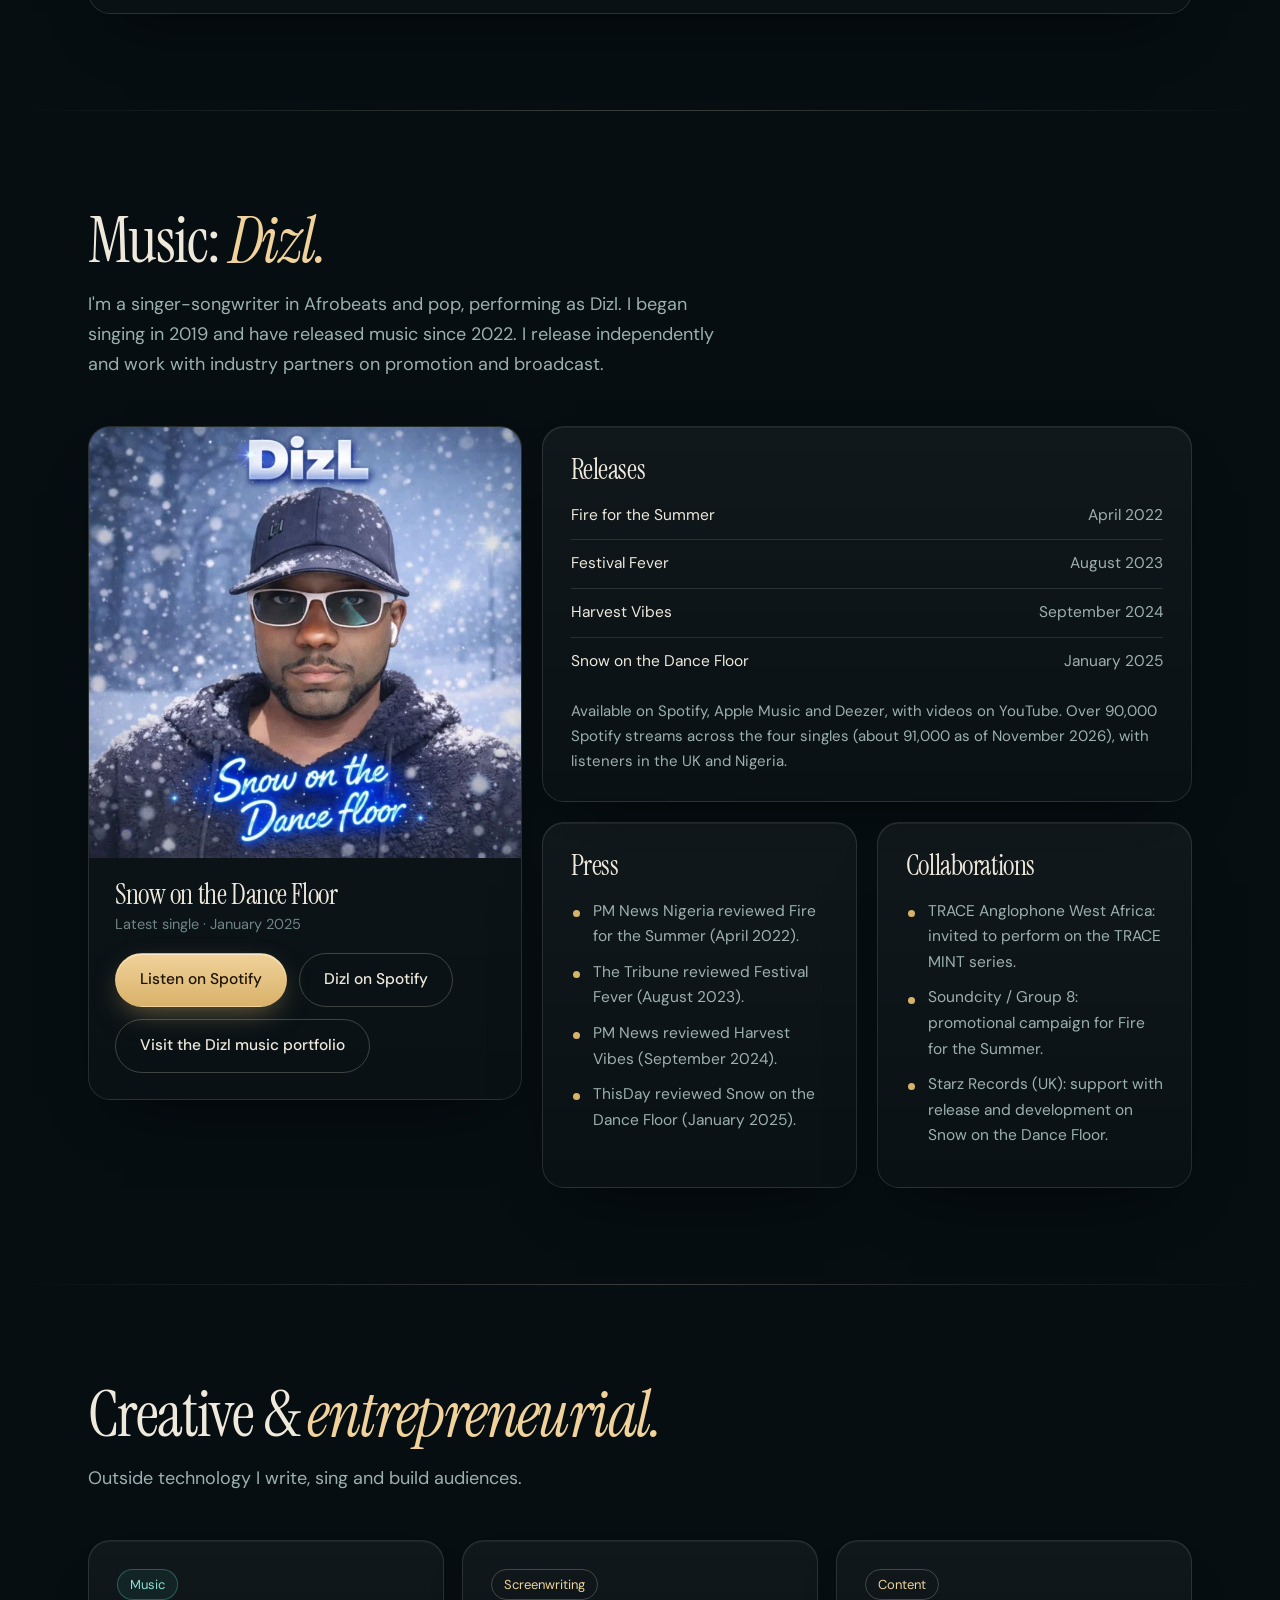
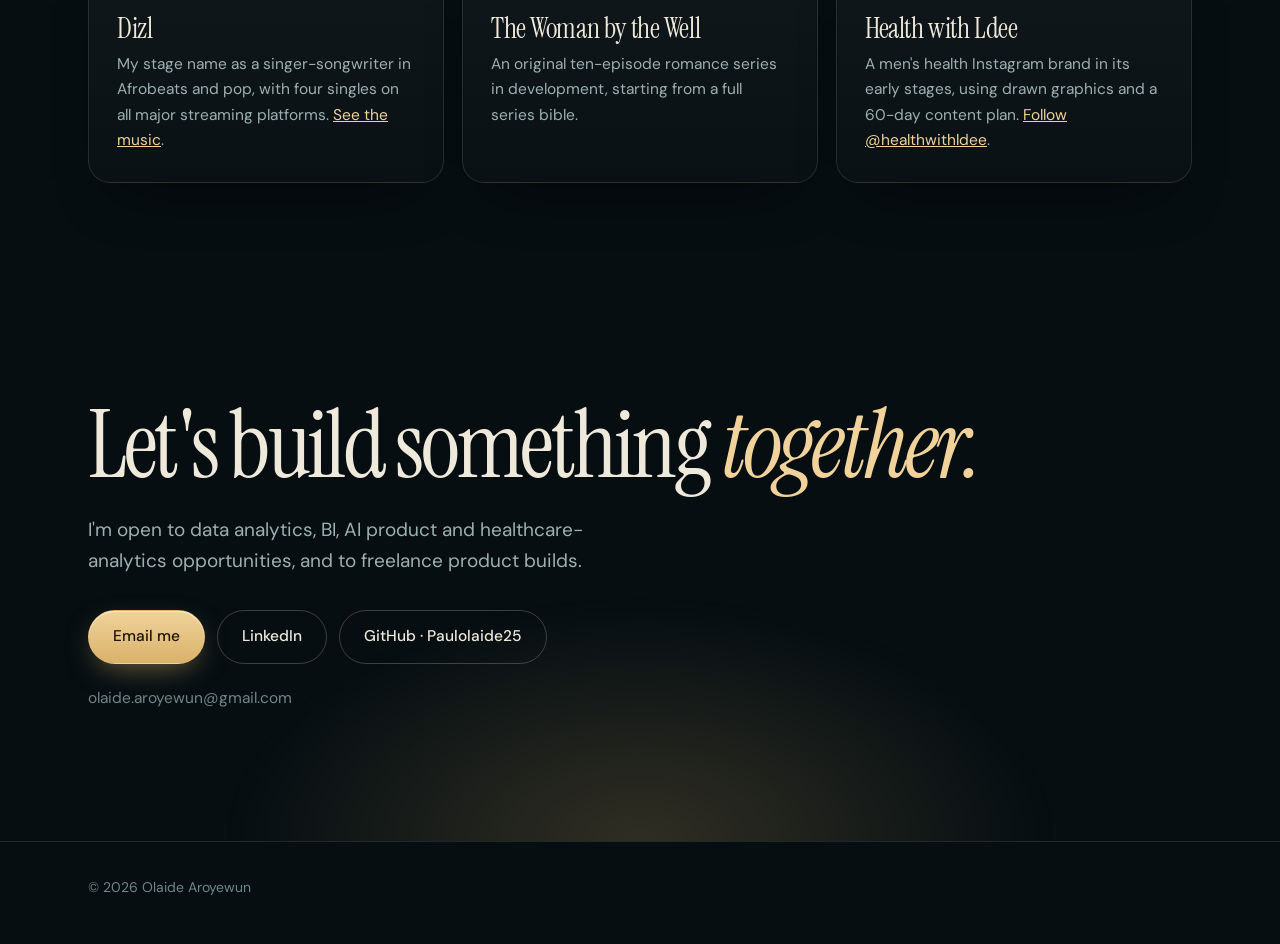
==== commit cd348c14: "Reword platform claims: three streaming platforms plus YouTube channel Co-Authored-By: Claude Sonnet" ====
--- a/index.html
+++ b/index.html
@@ -543,7 +543,7 @@
         <div class="rel"><span>Festival Fever</span><span>August 2023</span></div>
         <div class="rel"><span>Harvest Vibes</span><span>September 2024</span></div>
         <div class="rel"><span>Snow on the Dance Floor</span><span>January 2025</span></div>
-        <p class="n">Available on Spotify, Apple Music, Deezer and YouTube Music. Over 90,000 Spotify streams across the four singles (about 91,000 as of November 2026), with listeners in the UK and Nigeria.</p></div>
+        <p class="n">Available on Spotify, Apple Music and Deezer, with videos on YouTube. Over 90,000 Spotify streams across the four singles (about 91,000 as of November 2026), with listeners in the UK and Nigeria.</p></div>
       <div class="surf"><h3>Press</h3><ul class="pts"><li>PM News Nigeria reviewed Fire for the Summer (April 2022).</li><li>The Tribune reviewed Festival Fever (August 2023).</li><li>PM News reviewed Harvest Vibes (September 2024).</li><li>ThisDay reviewed Snow on the Dance Floor (January 2025).</li></ul></div>
       <div class="surf"><h3>Collaborations</h3><ul class="pts"><li>TRACE Anglophone West Africa: invited to perform on the TRACE MINT series.</li><li>Soundcity / Group 8: promotional campaign for Fire for the Summer.</li><li>Starz Records (UK): support with release and development on Snow on the Dance Floor.</li></ul></div>
     </div>
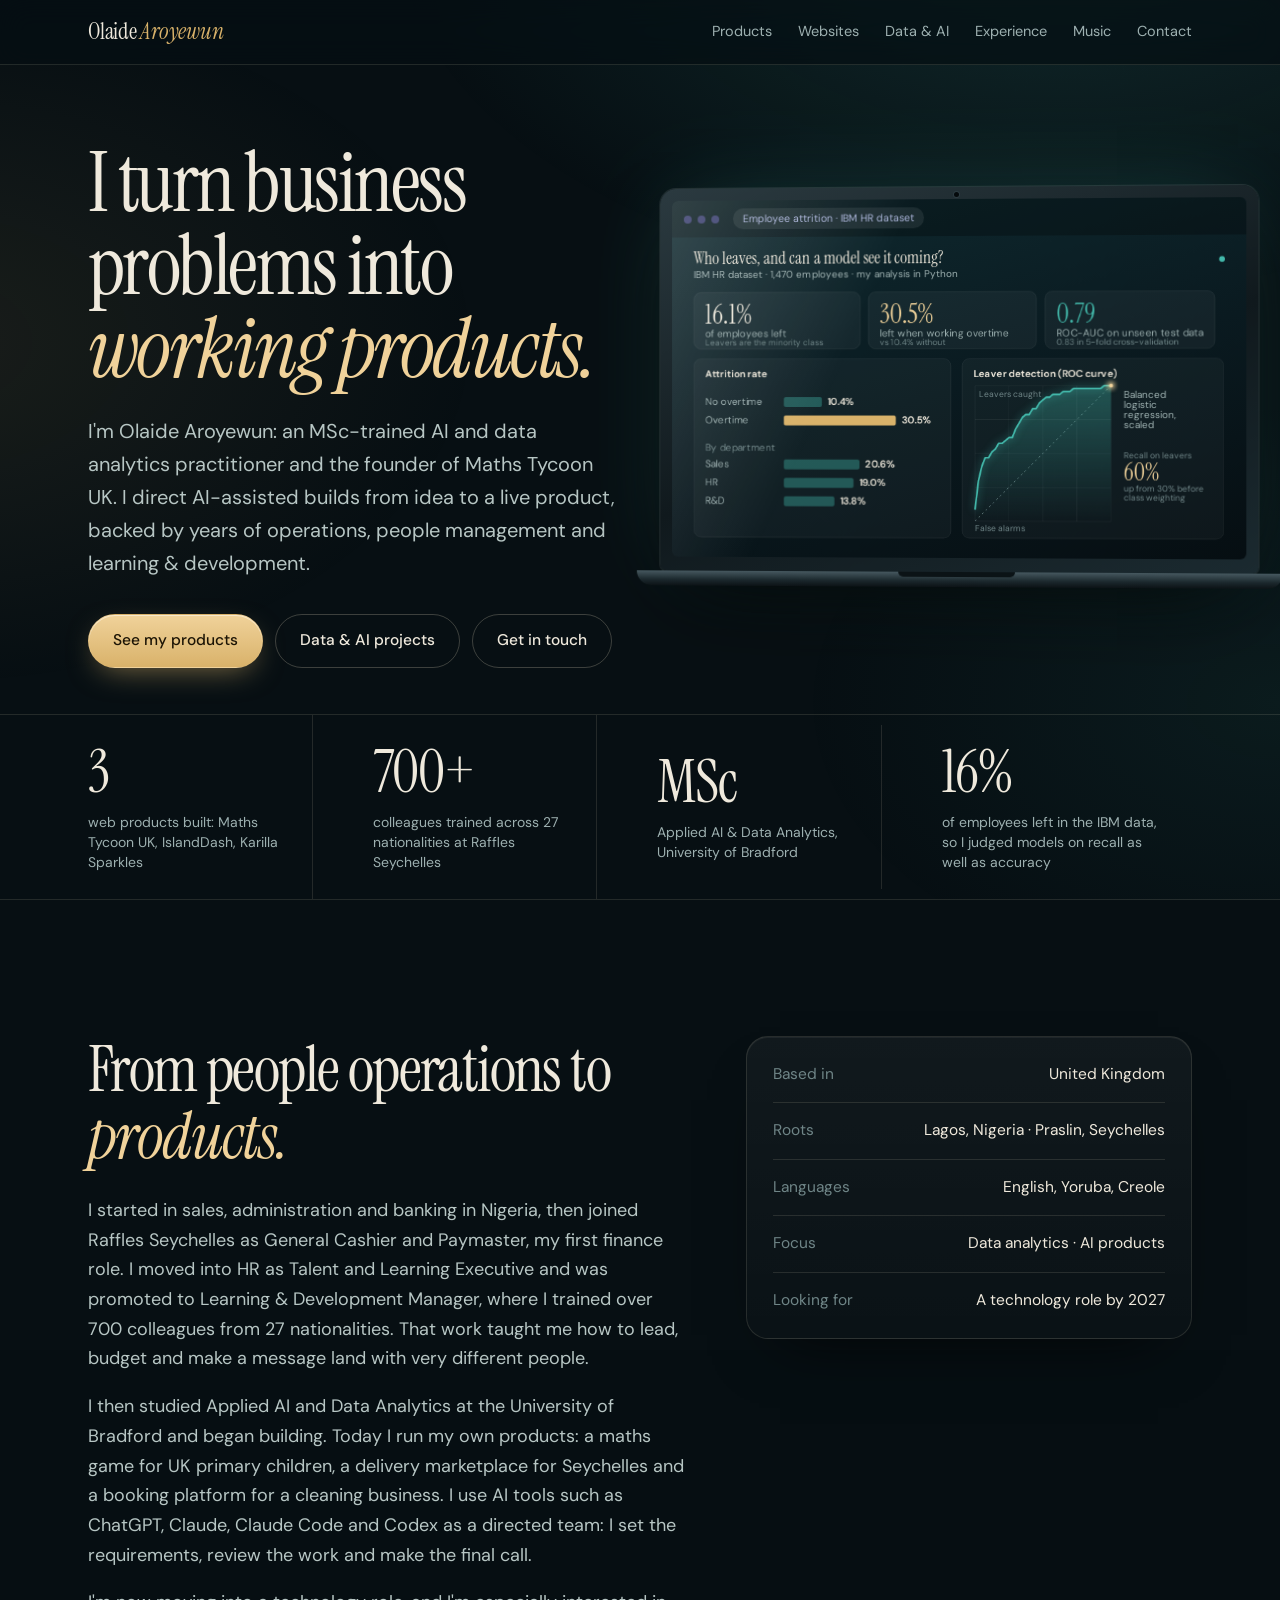
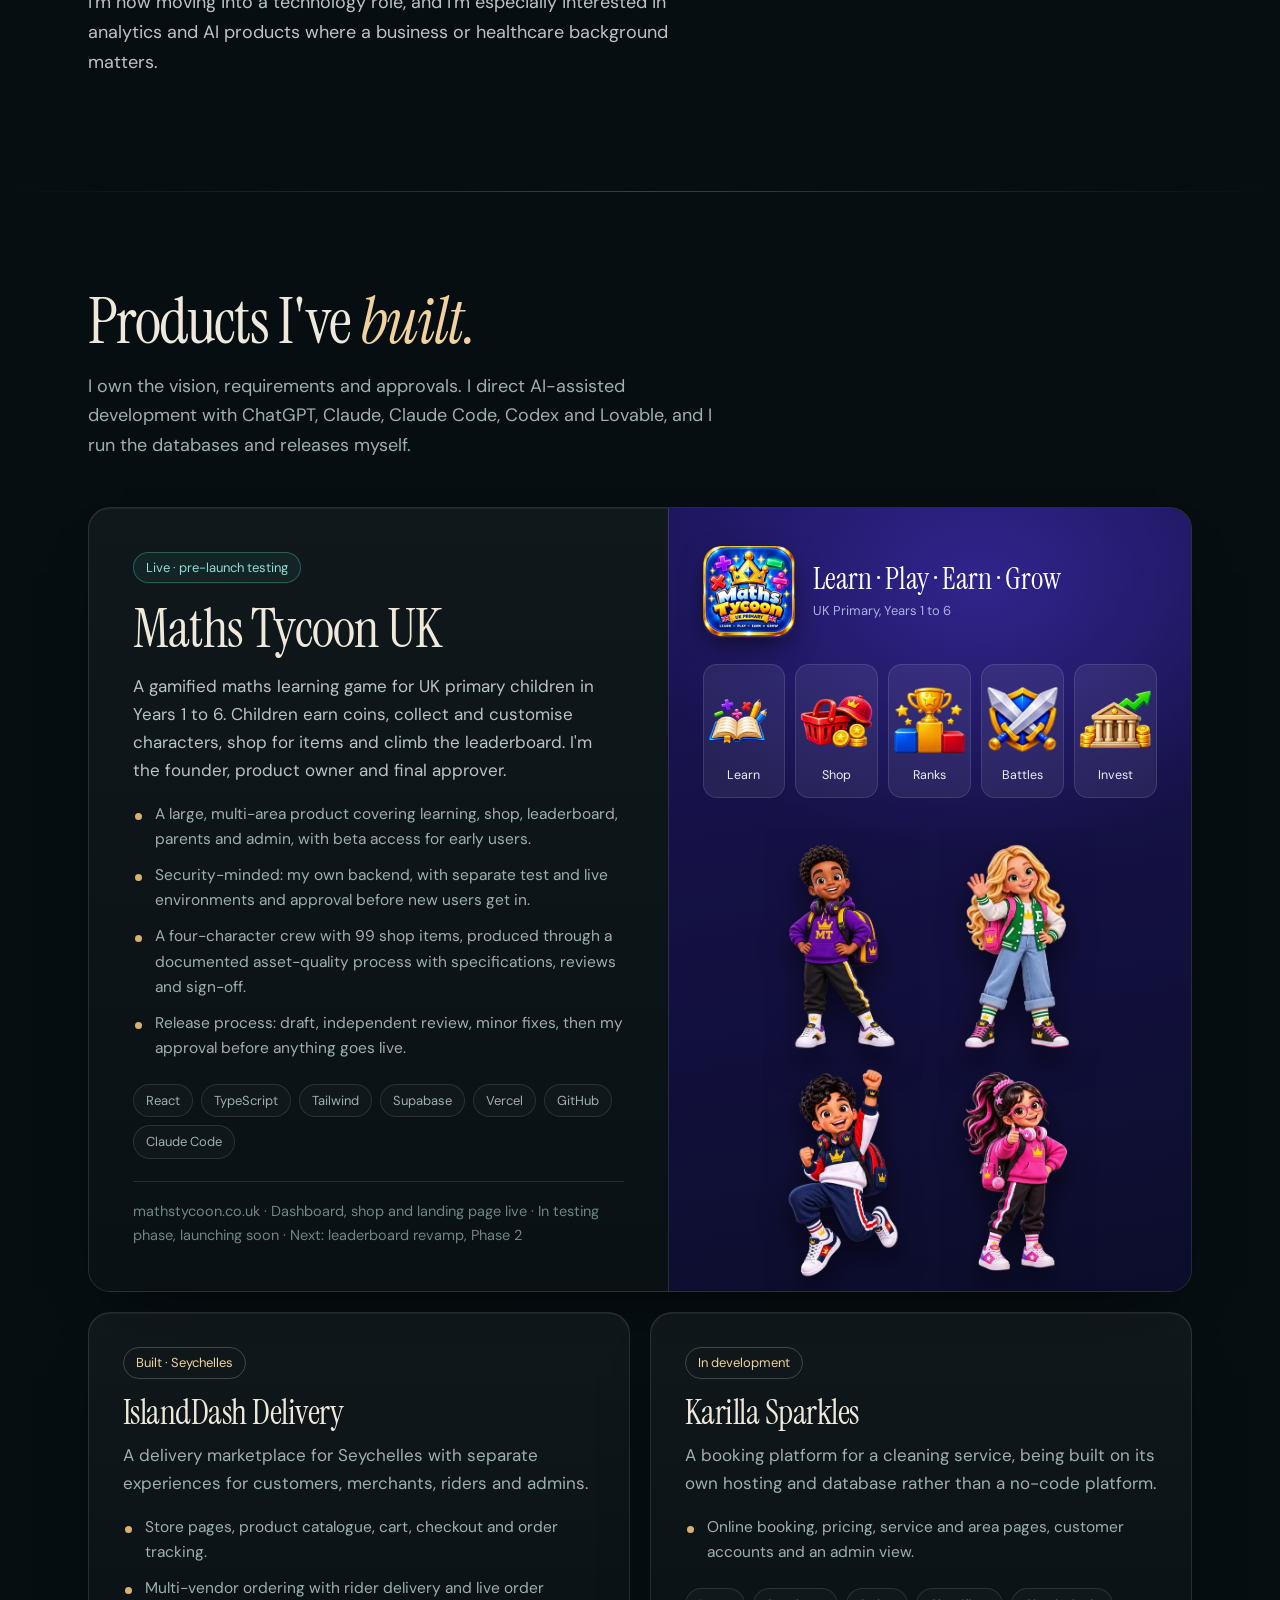
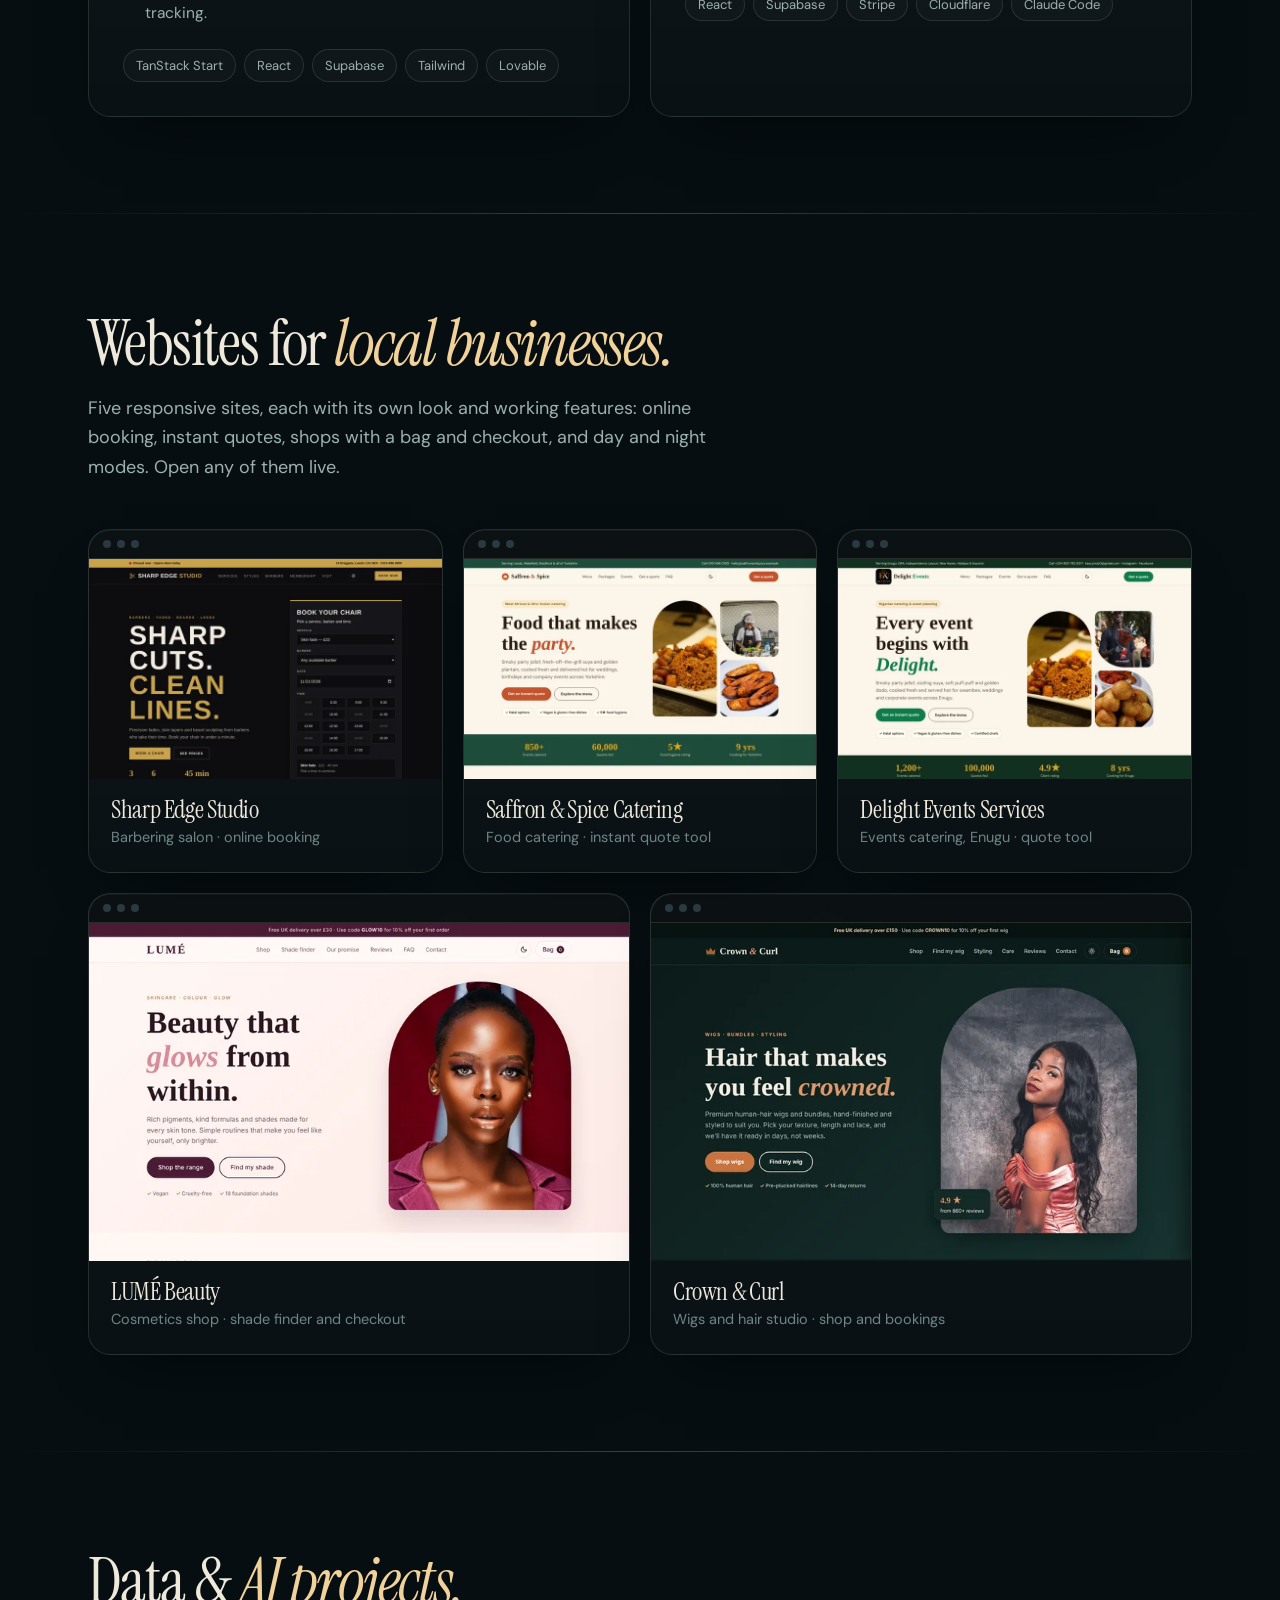
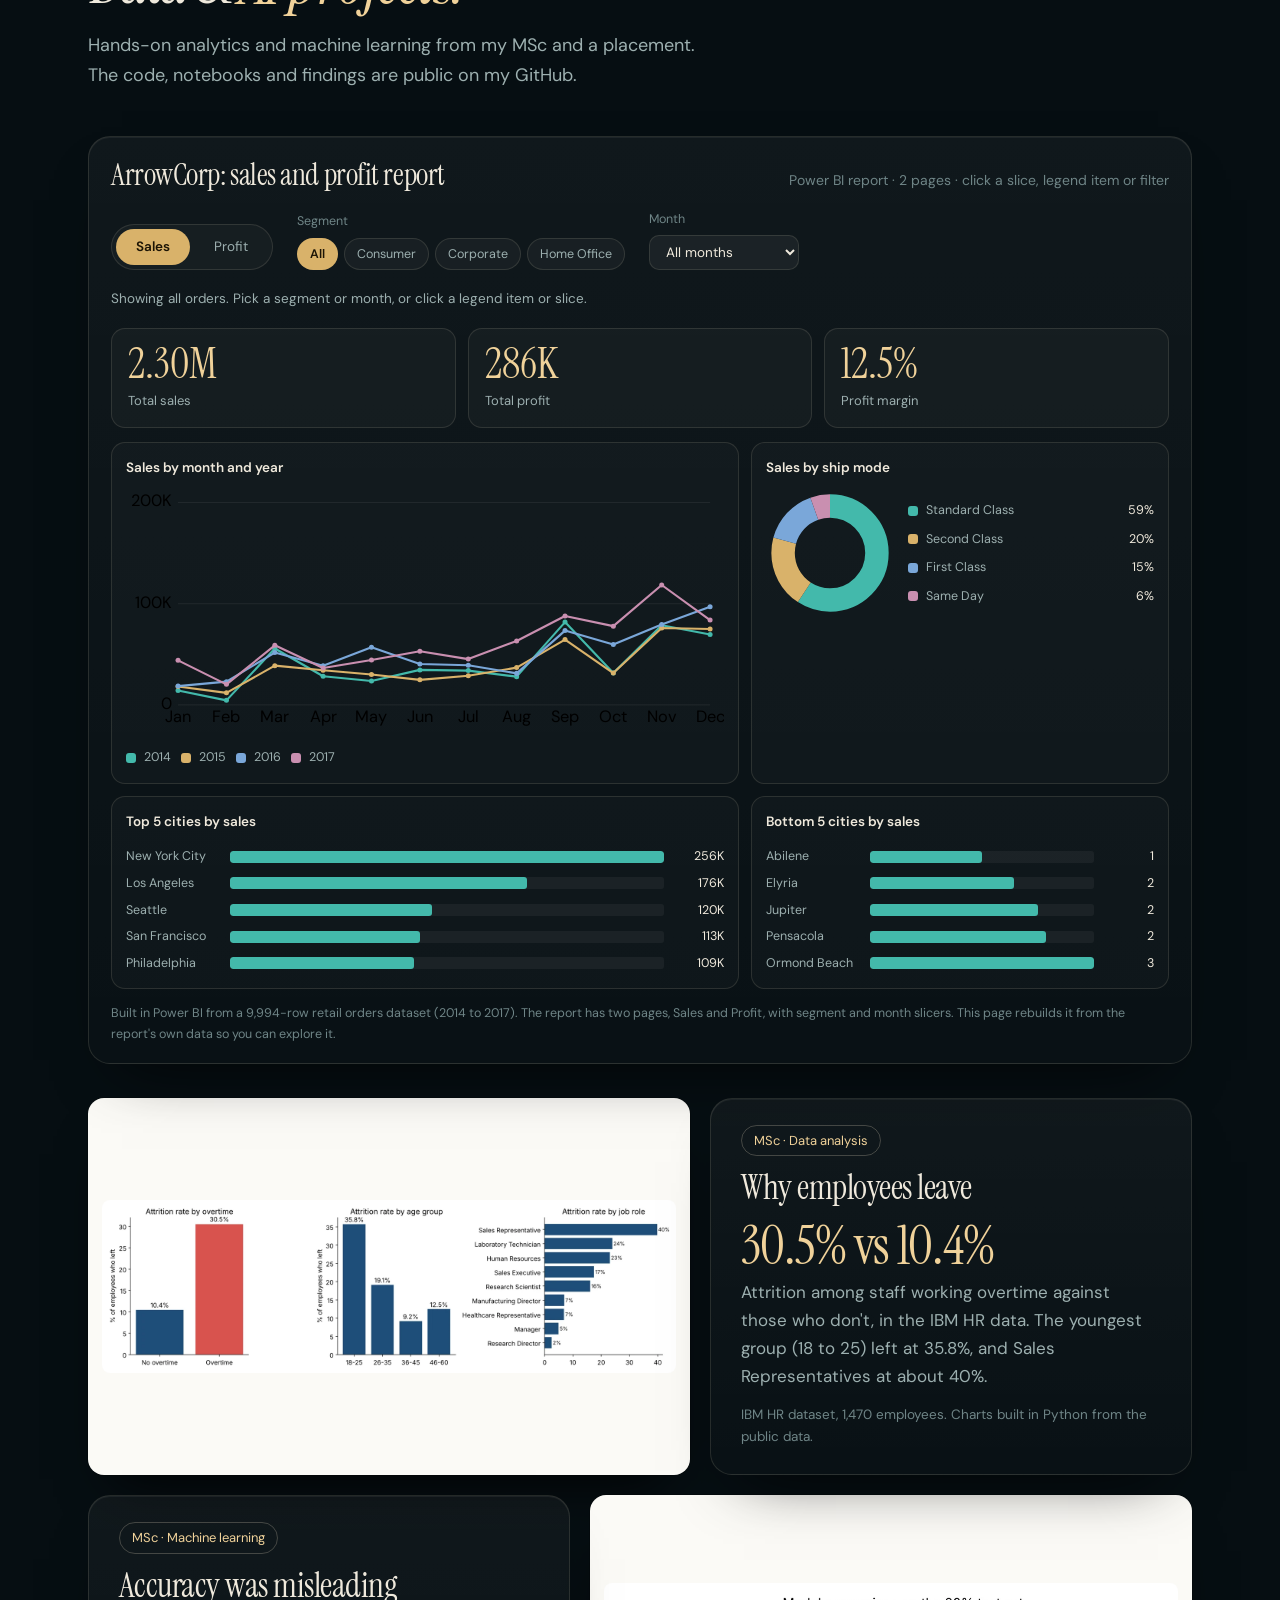
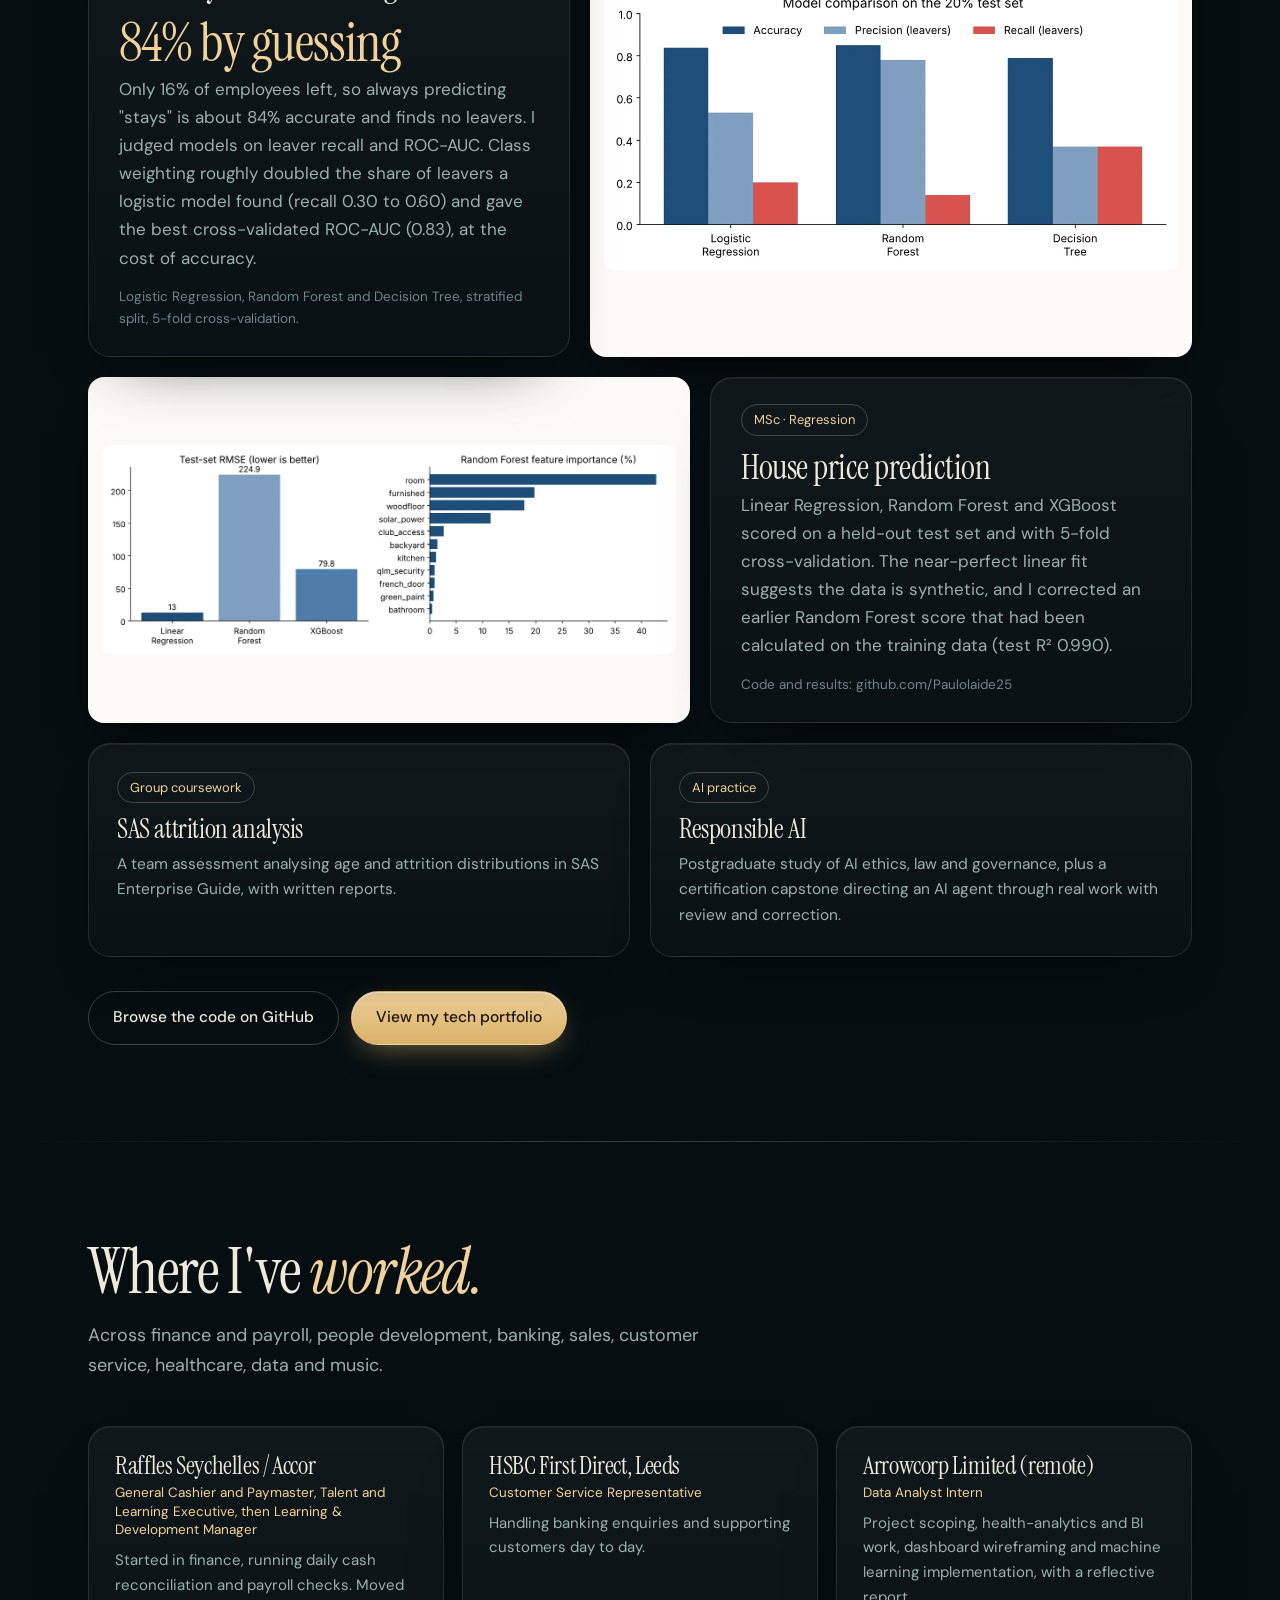
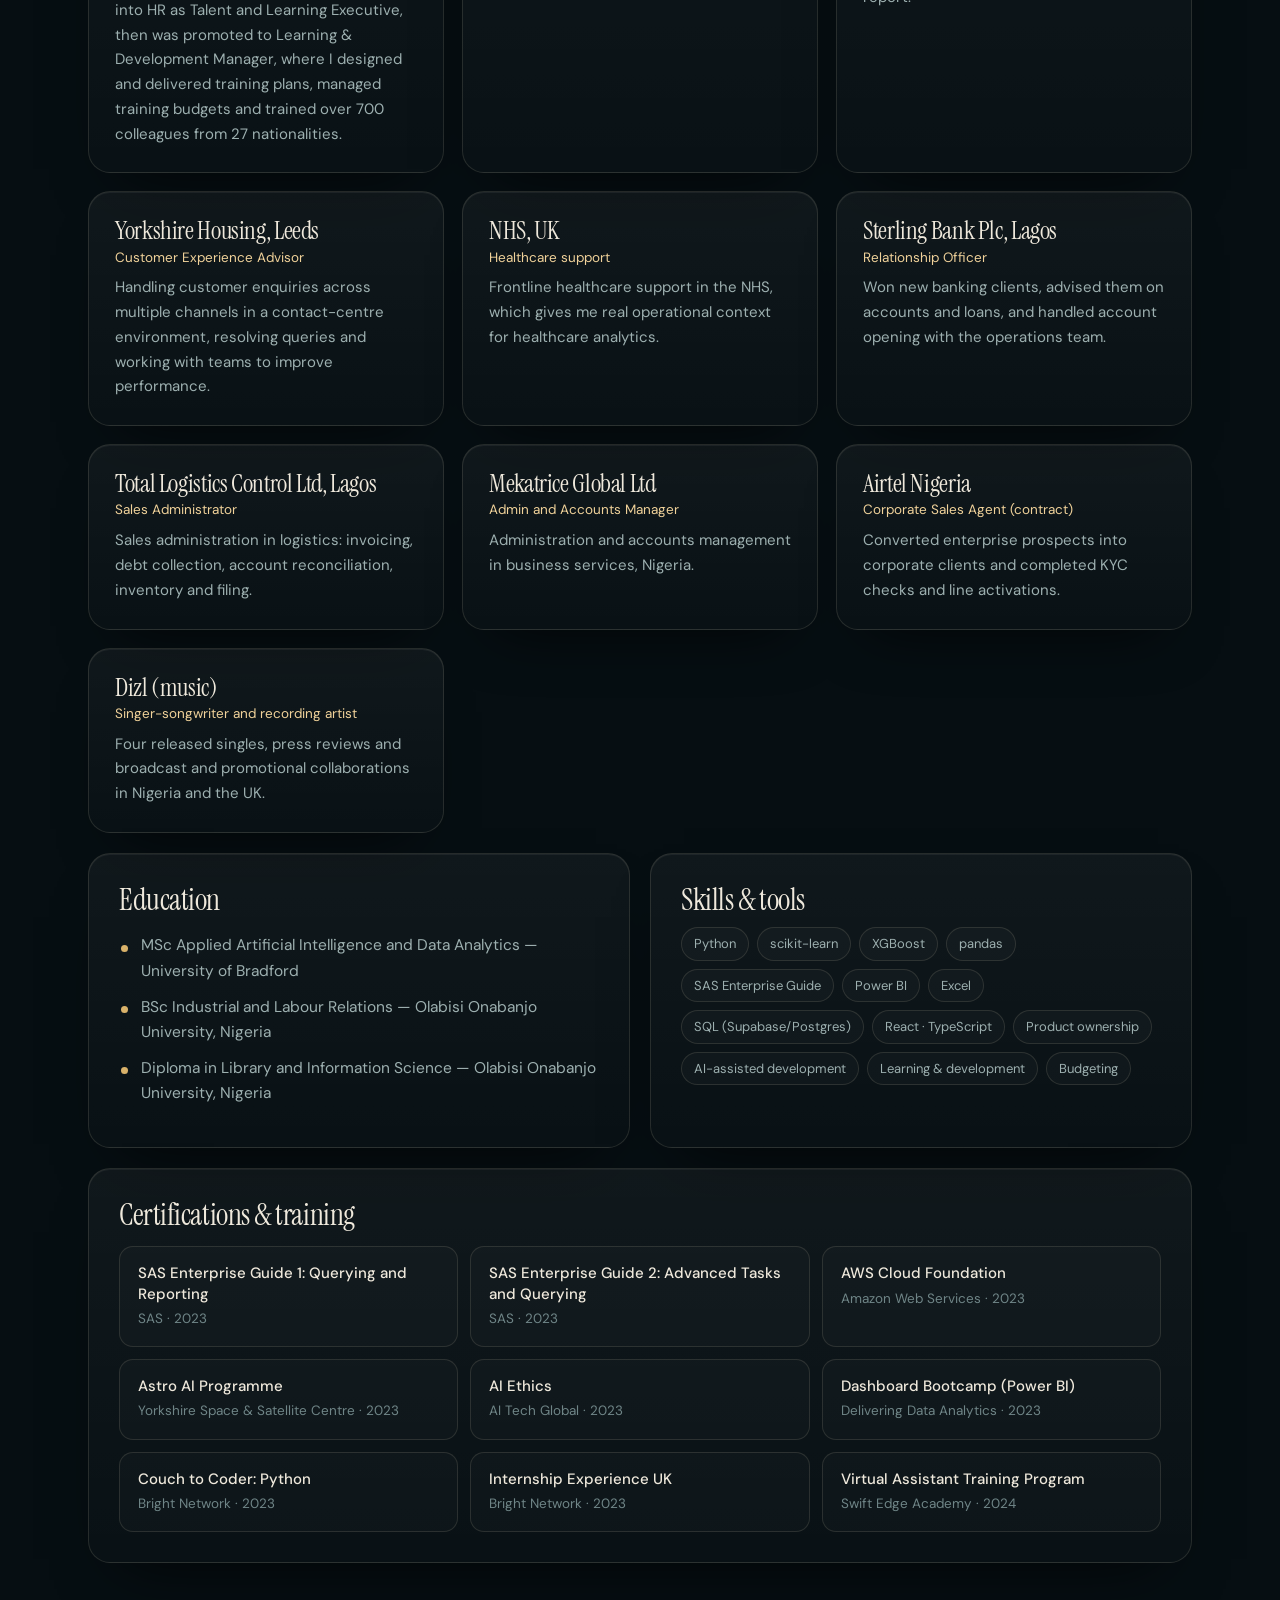
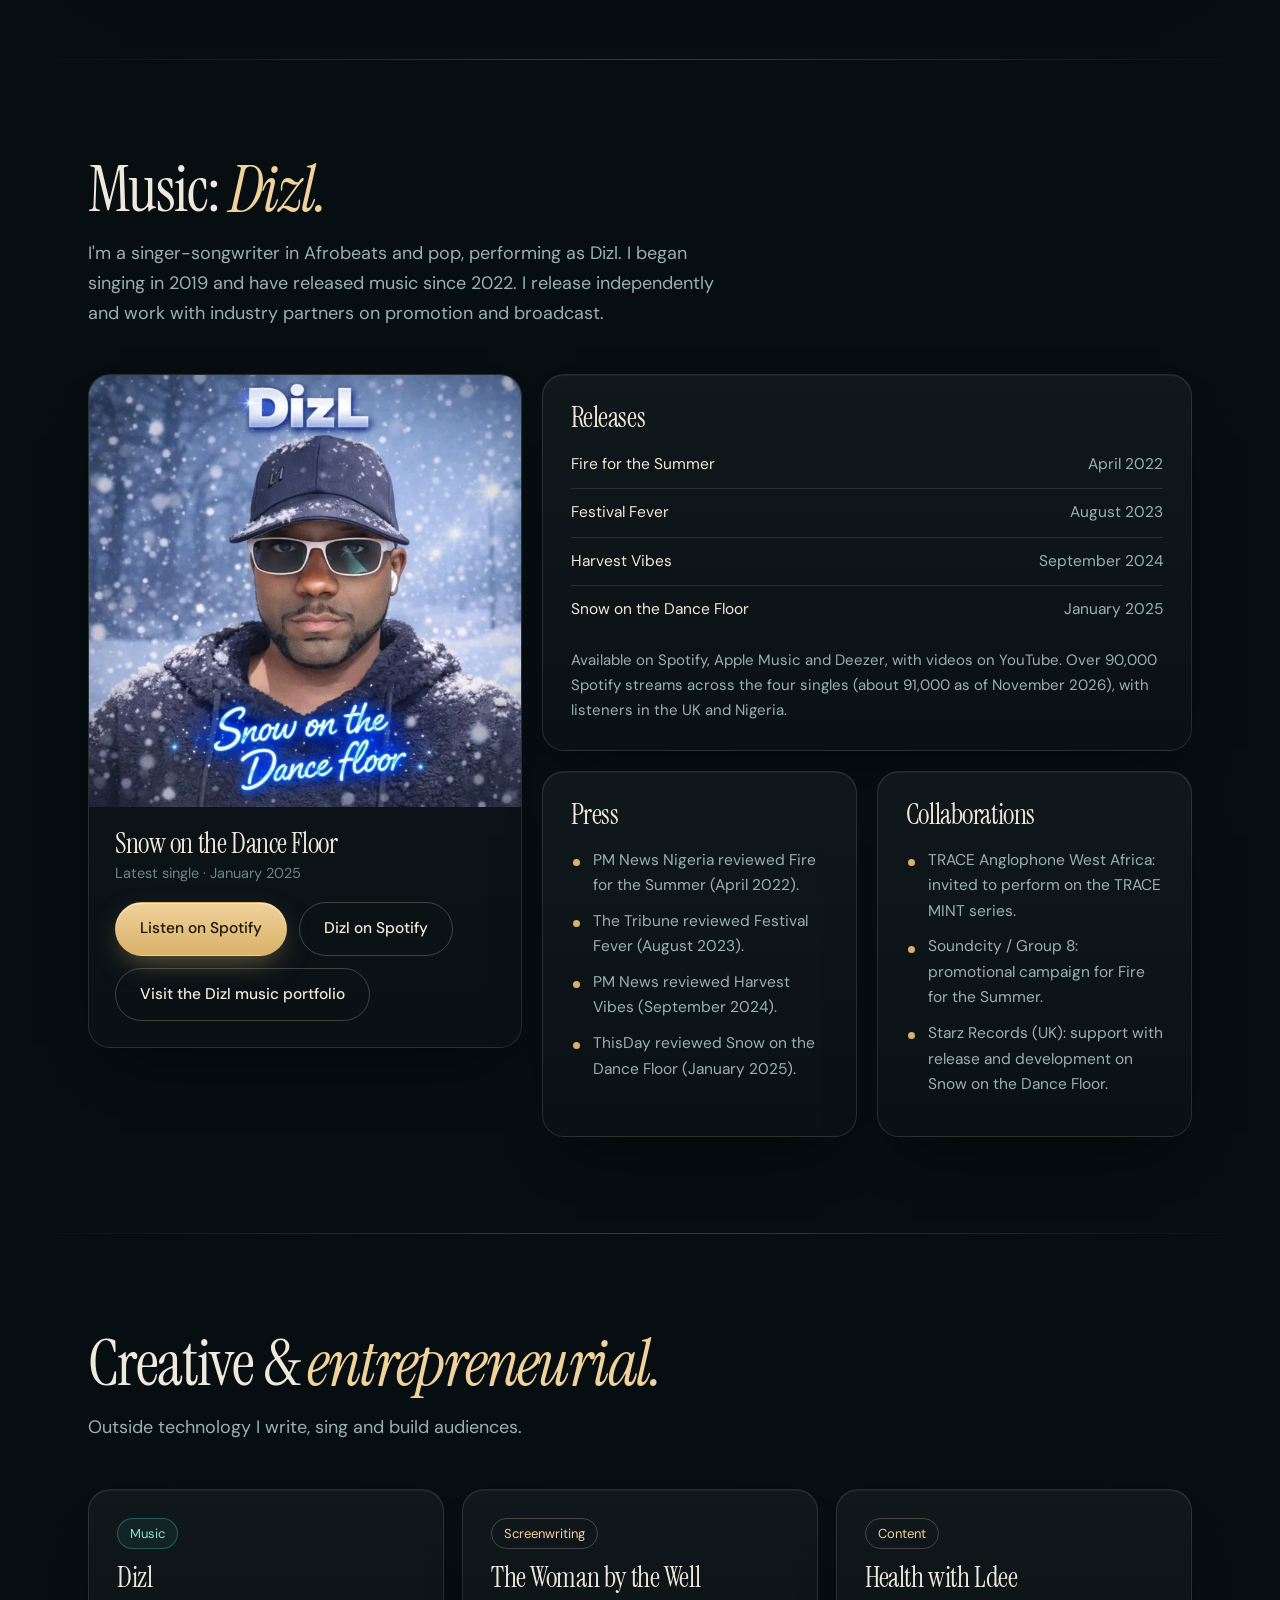
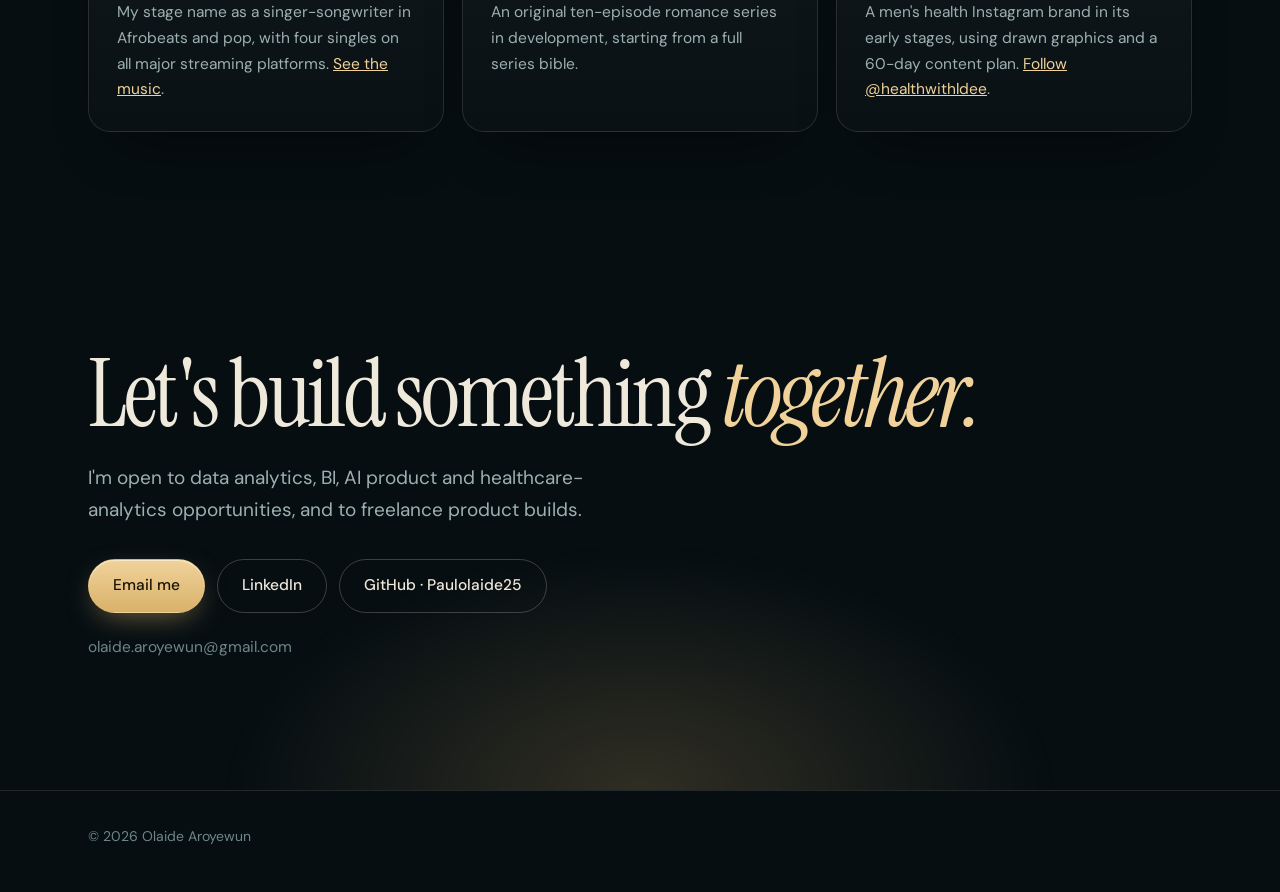
==== commit e6210567: "Trim private technical and payment detail from main and tech portfolios Co-Authored-By: Claude Sonne" ====
--- a/index.html
+++ b/index.html
@@ -401,13 +401,13 @@
       <h3>Maths Tycoon UK</h3>
       <p>A gamified maths learning game for UK primary children in Years 1 to 6. Children earn coins, collect and customise characters, shop for items and climb the leaderboard. I'm the founder, product owner and final approver.</p>
       <ul class="pts">
-        <li>Large codebase: about 100 React components, 24 SQL files and 16 database tables, with parents, admin and beta-access areas.</li>
-        <li>Security-minded: my own Supabase backend with separate preview and production projects, and a beta-approval gate for new users.</li>
+        <li>A large, multi-area product covering learning, shop, leaderboard, parents and admin, with beta access for early users.</li>
+        <li>Security-minded: my own backend, with separate test and live environments and approval before new users get in.</li>
         <li>A four-character crew with 99 shop items, produced through a documented asset-quality process with specifications, reviews and sign-off.</li>
         <li>Release process: draft, independent review, minor fixes, then my approval before anything goes live.</li>
       </ul>
       <div class="chips"><span class="chip">React</span><span class="chip">TypeScript</span><span class="chip">Tailwind</span><span class="chip">Supabase</span><span class="chip">Vercel</span><span class="chip">GitHub</span><span class="chip">Claude Code</span></div>
-      <div class="stat">mathstycoon.co.uk · Dashboard, shop and landing page live · No real players yet, testing phase · Next: leaderboard revamp, Phase 2</div>
+      <div class="stat">mathstycoon.co.uk · Dashboard, shop and landing page live · In testing phase, launching soon · Next: leaderboard revamp, Phase 2</div>
     </div>
     <div class="vis">
       <div class="lg"><img src="img/logo.webp" alt="Maths Tycoon UK logo"><div><b>Learn · Play · Earn · Grow</b><small>UK Primary, Years 1 to 6</small></div></div>
@@ -419,10 +419,10 @@
   </div>
   <div class="duo">
     <div class="surf"><span class="tag">Built · Seychelles</span><h3>IslandDash Delivery</h3><p>A delivery marketplace for Seychelles with separate experiences for customers, merchants, riders and admins.</p>
-      <ul class="pts"><li>Store pages, product catalogue, cart, checkout and order tracking.</li><li>13-table database covering businesses, products, orders, payments, riders, saved addresses and notifications.</li></ul>
+      <ul class="pts"><li>Store pages, product catalogue, cart, checkout and order tracking.</li><li>Multi-vendor ordering with rider delivery and live order tracking.</li></ul>
       <div class="chips"><span class="chip">TanStack Start</span><span class="chip">React</span><span class="chip">Supabase</span><span class="chip">Tailwind</span><span class="chip">Lovable</span></div></div>
     <div class="surf"><span class="tag">In development</span><h3>Karilla Sparkles</h3><p>A booking platform for a cleaning service, being built on its own hosting and database rather than a no-code platform.</p>
-      <ul class="pts"><li>Online booking, pricing, service and area pages, customer accounts and an admin view.</li><li>Payment design: the full quote is held on the customer's card at booking and only taken once the job is done, with a tiered cancellation policy.</li></ul>
+      <ul class="pts"><li>Online booking, pricing, service and area pages, customer accounts and an admin view.</li></ul>
       <div class="chips"><span class="chip">React</span><span class="chip">Supabase</span><span class="chip">Stripe</span><span class="chip">Cloudflare</span><span class="chip">Claude Code</span></div></div>
   </div>
 </div></section>
